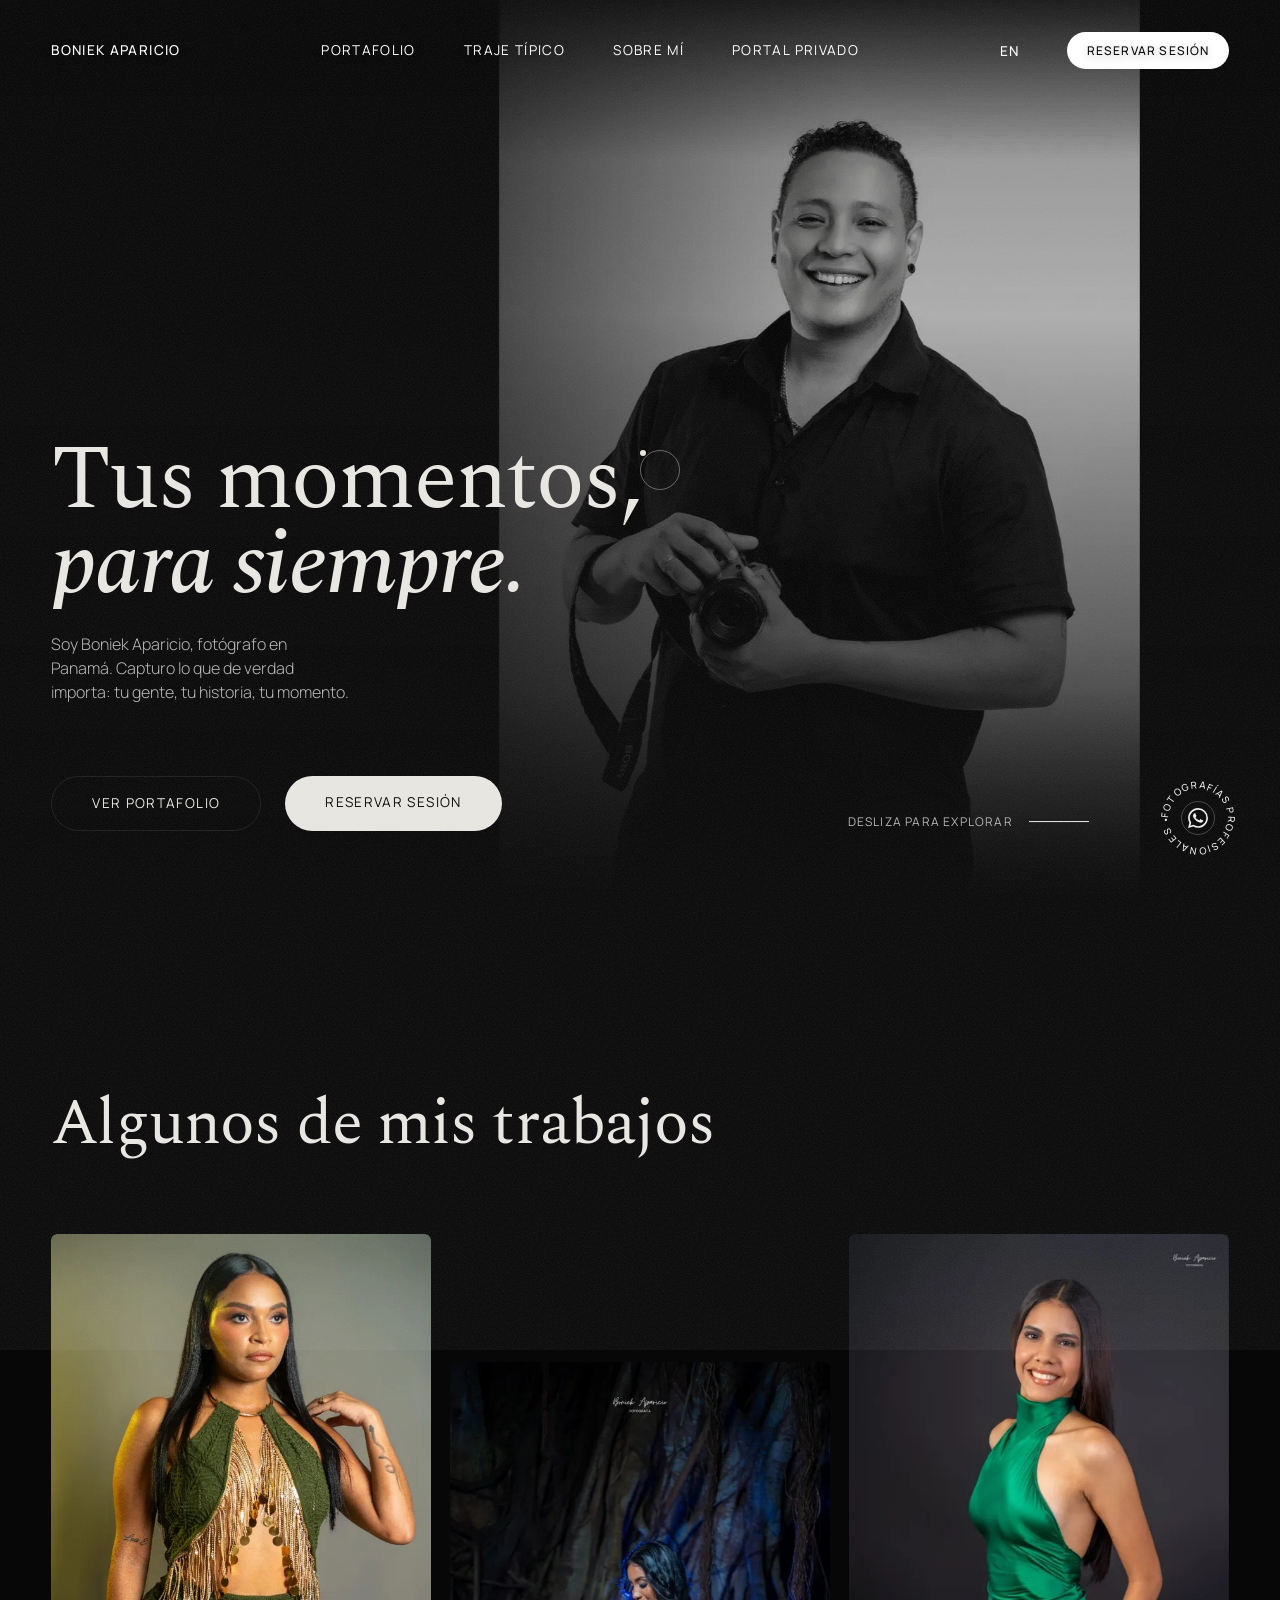
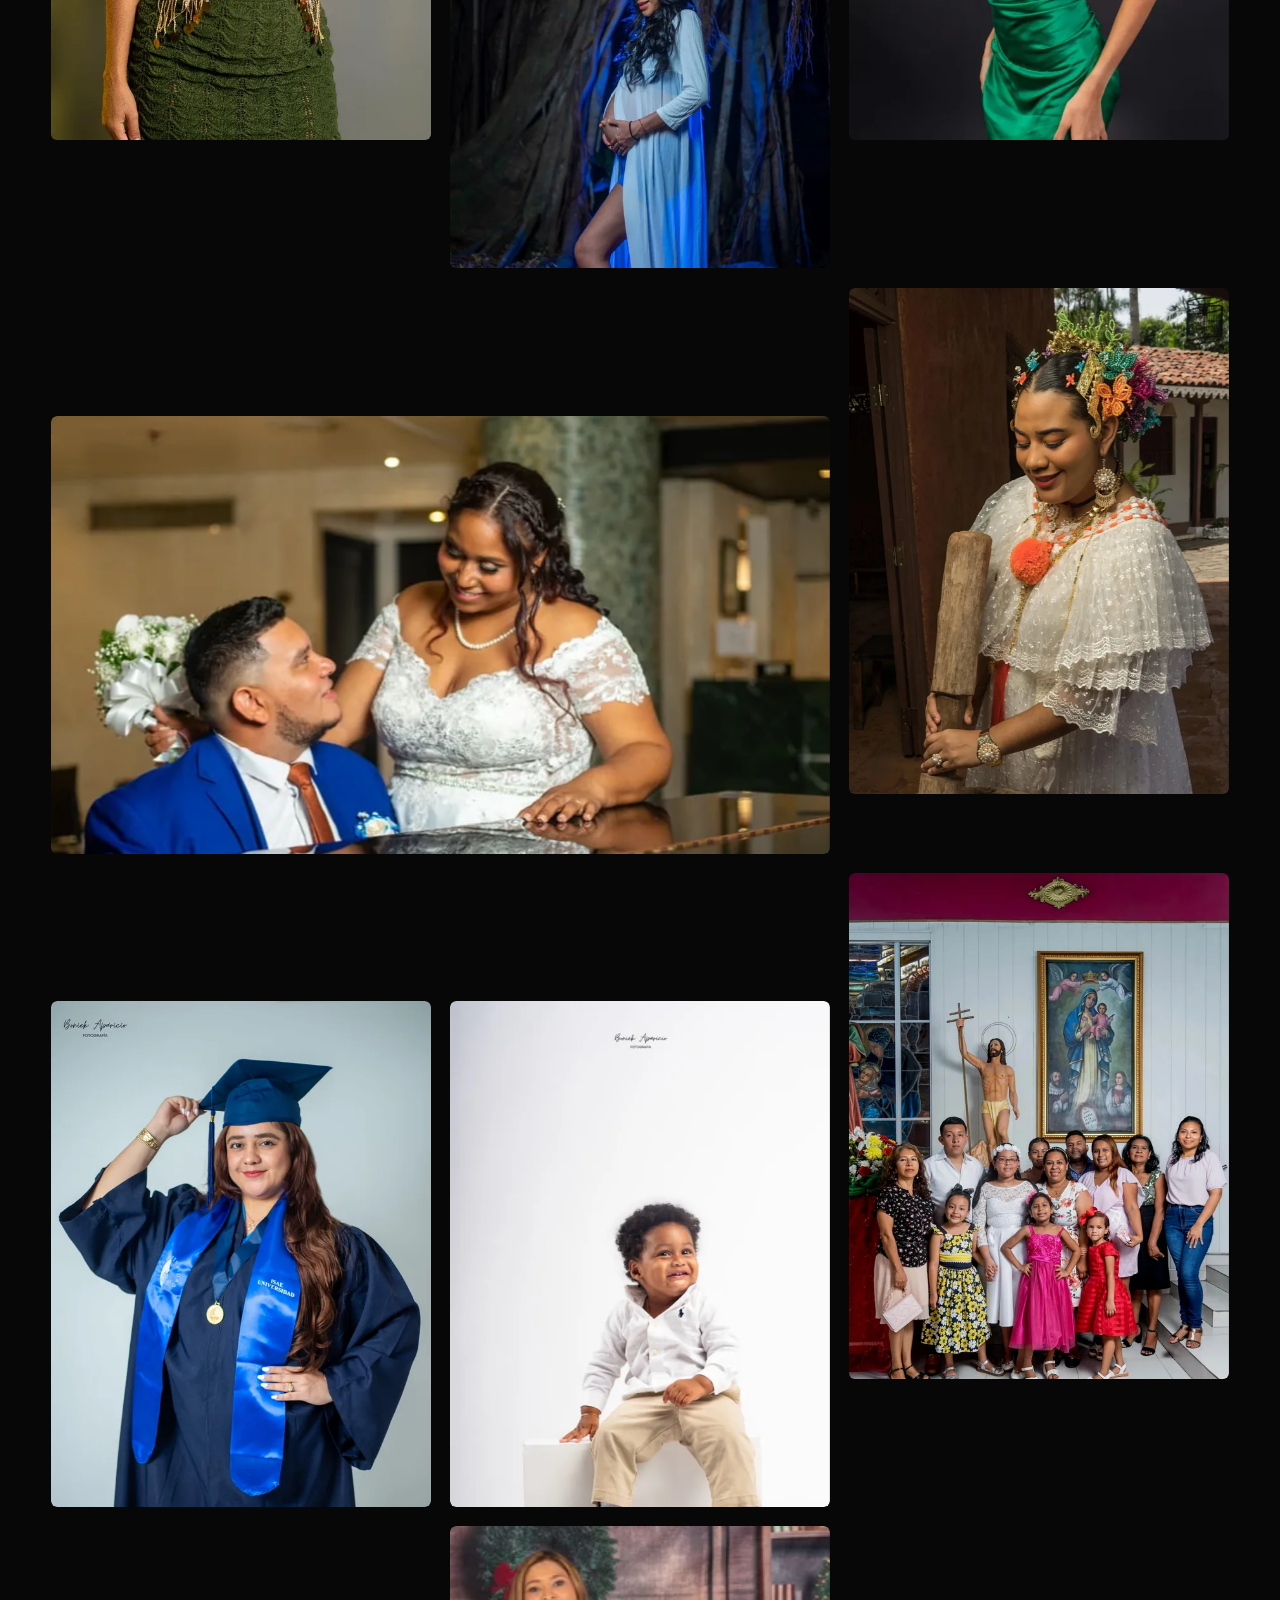
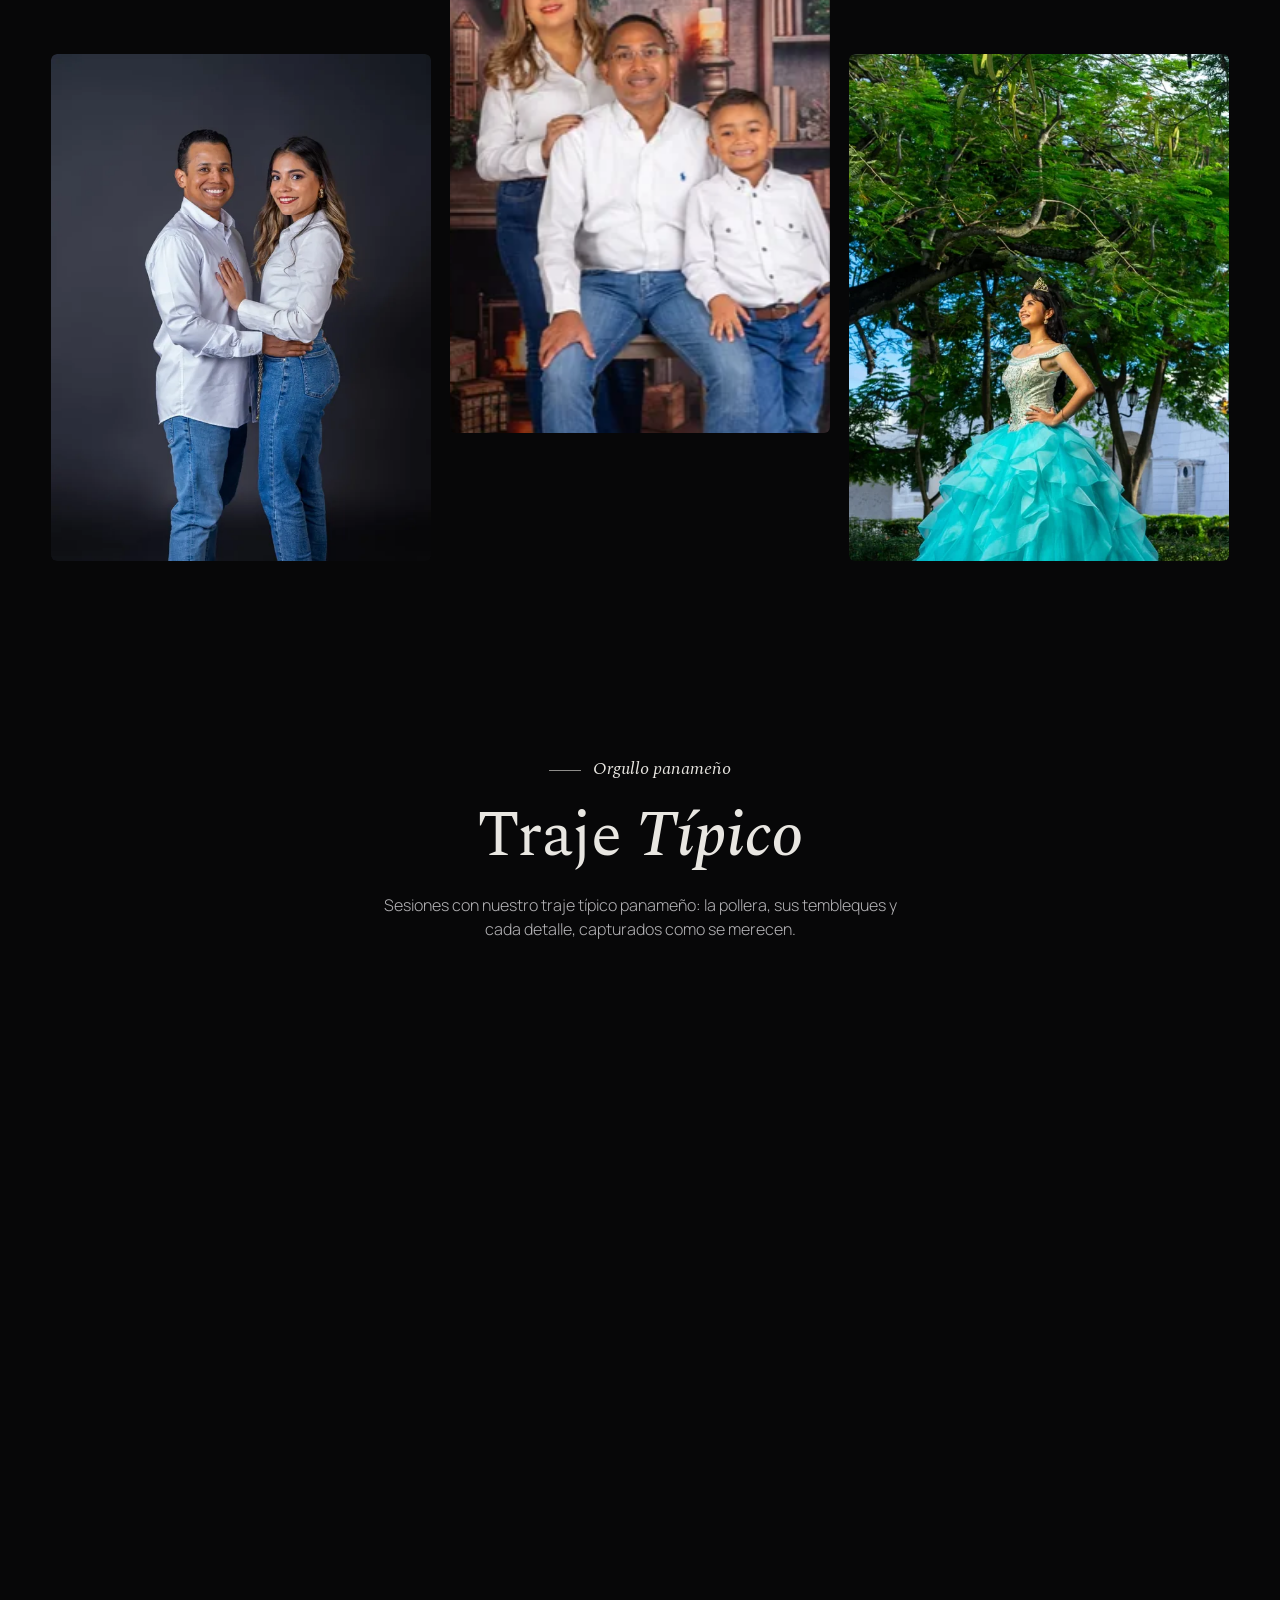
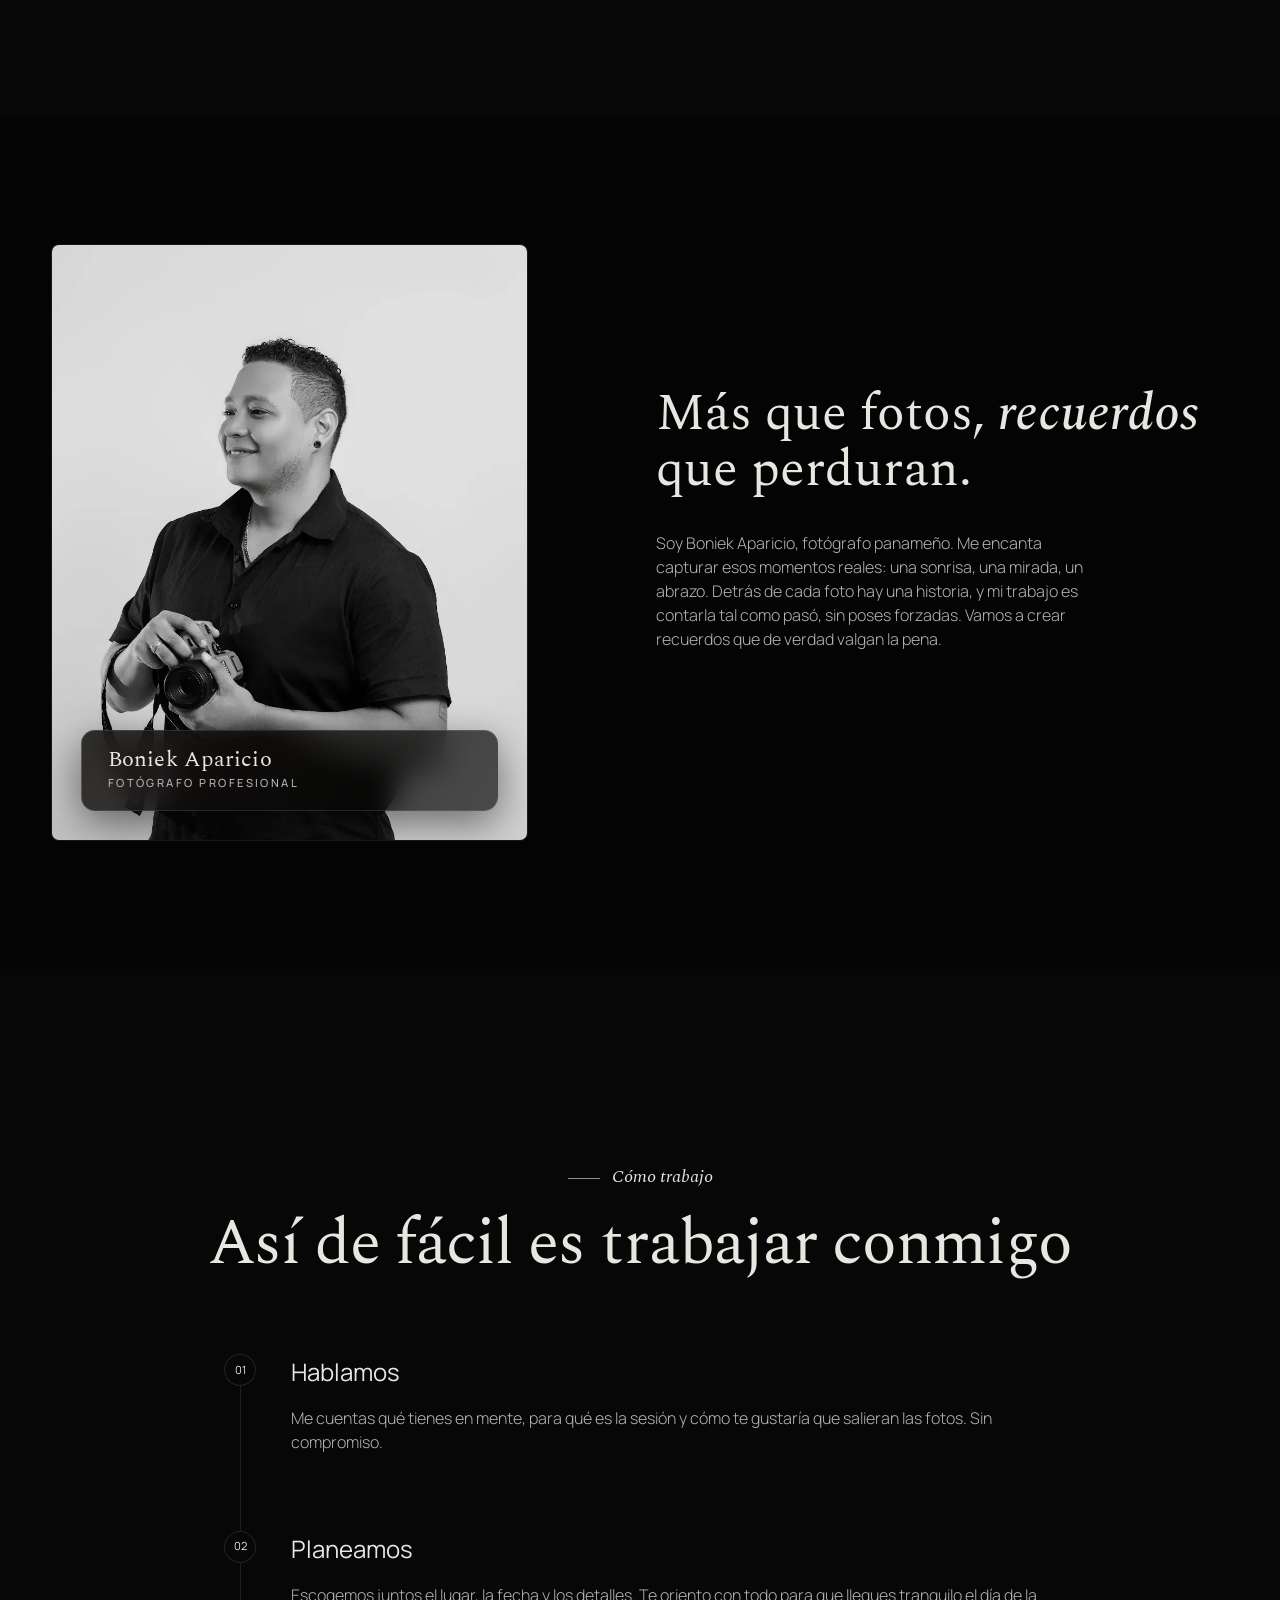
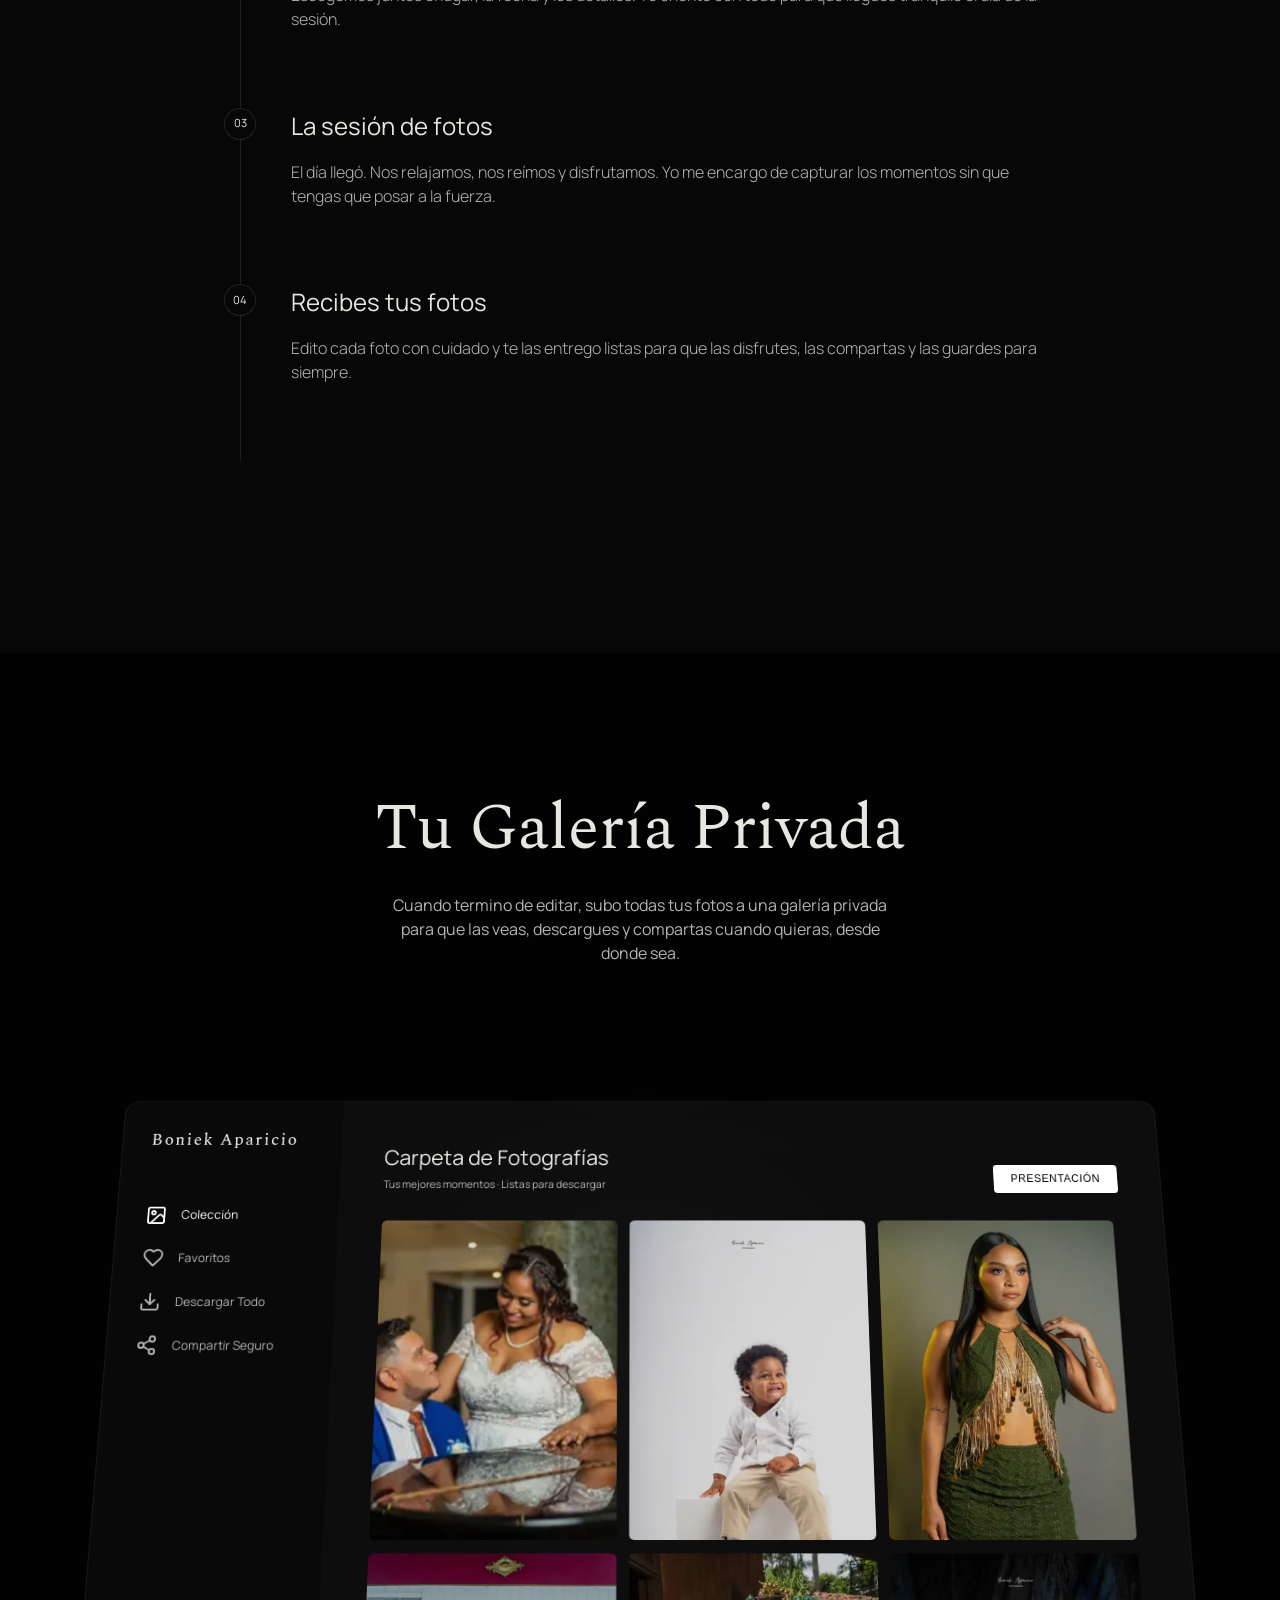
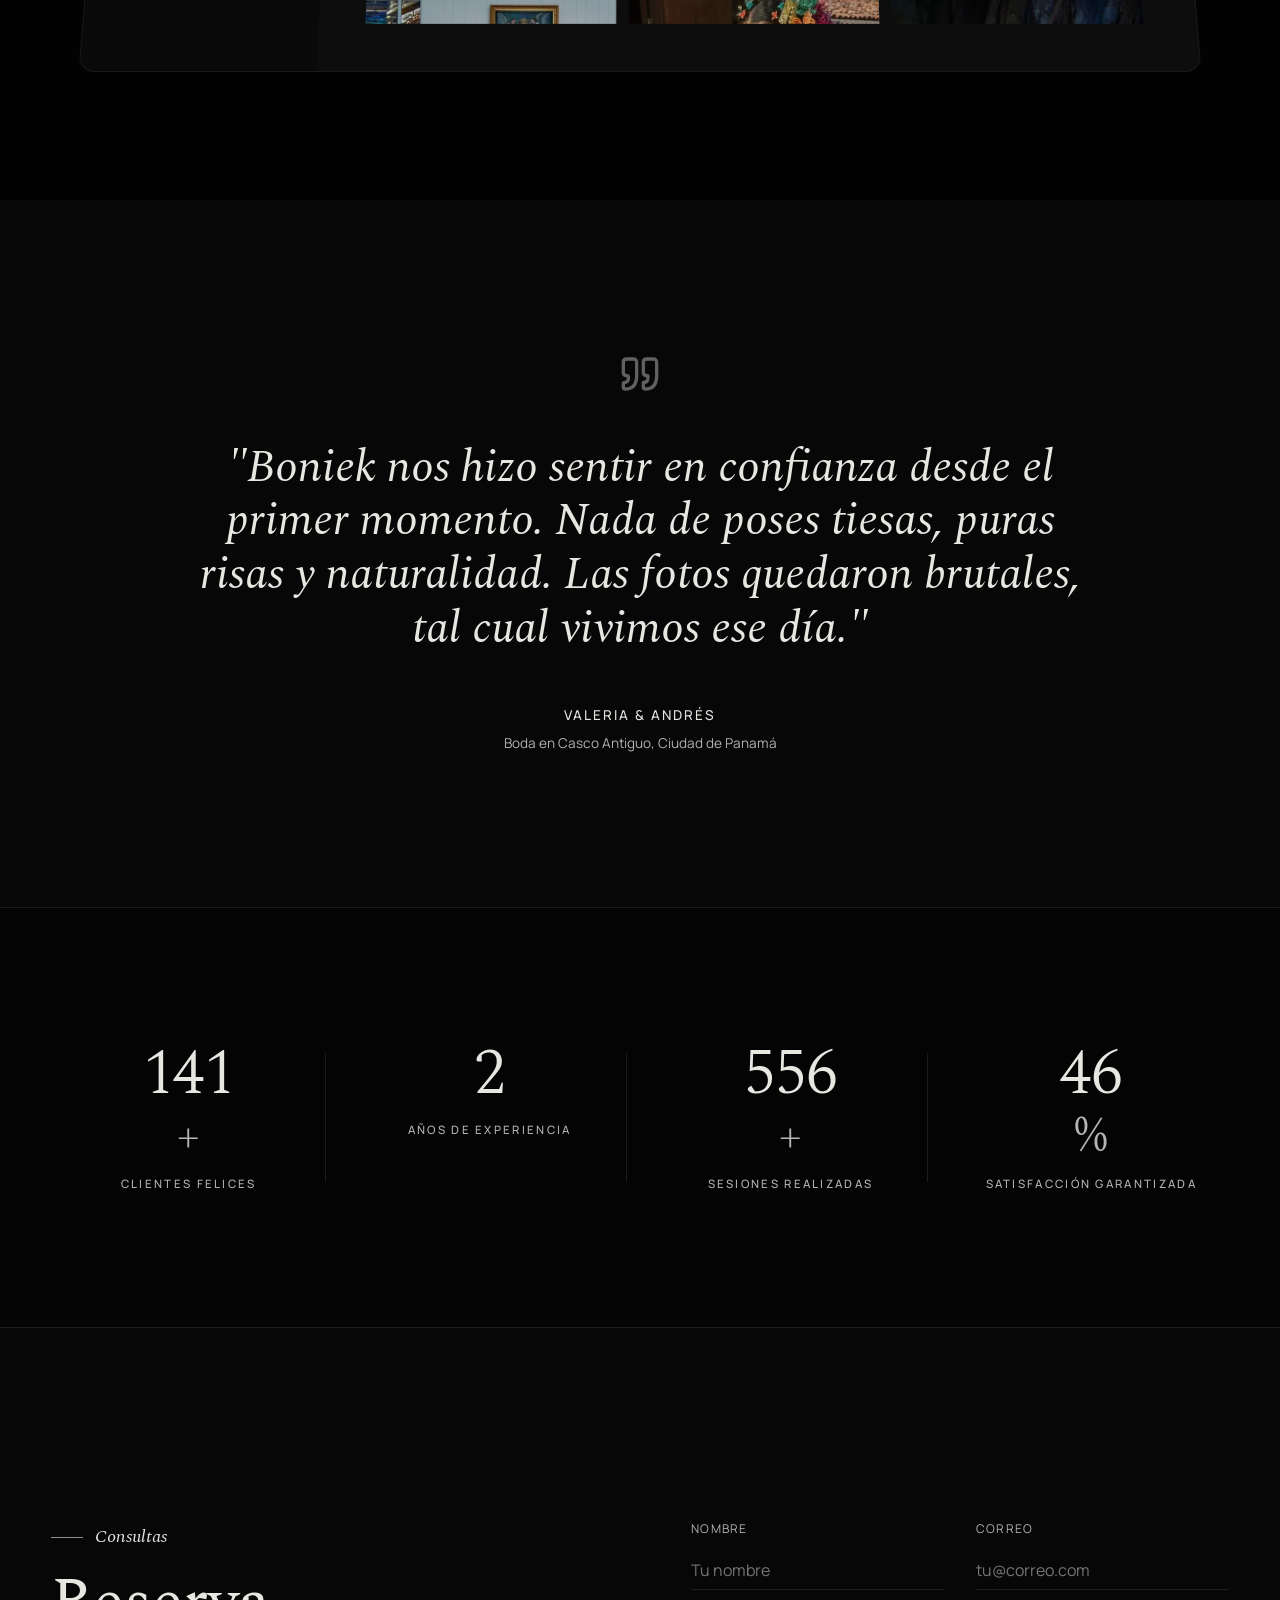
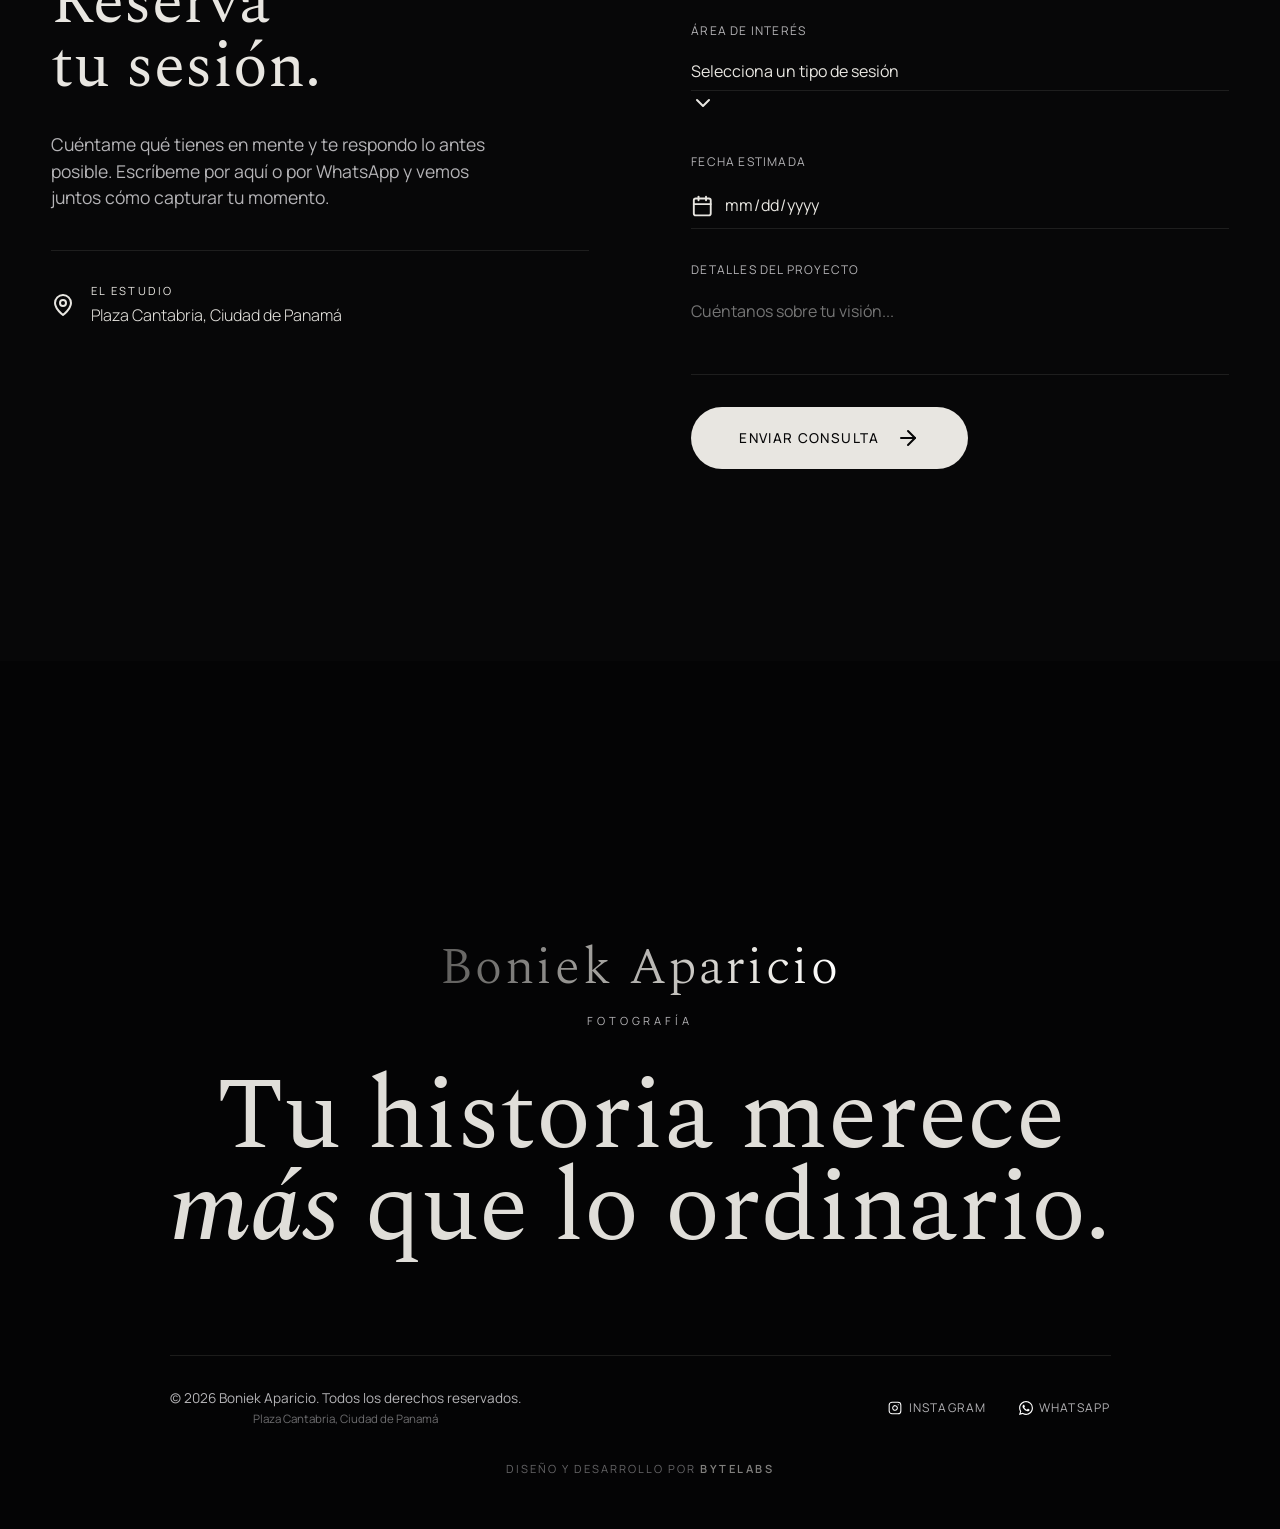
==== index.html @ 709abdb1 "Update index.html" ====
<!DOCTYPE html>
<html lang="es" class="lenis lenis-smooth">
<head>
    <meta charset="UTF-8">
    <meta name="viewport" content="width=device-width, initial-scale=1.0">
    <title>Boniek Aparicio | Fotógrafo Profesional en Panamá</title>
    <meta name="description" content="Fotógrafo profesional en Ciudad de Panamá: bodas, retratos, maternidad, parejas, familias y sesiones con traje típico. Reserva tu sesión con Boniek Aparicio.">
    <meta name="author" content="Boniek Aparicio">
    <!-- Open Graph (redes sociales) -->
    <meta property="og:title" content="Boniek Aparicio | Fotógrafo Profesional en Panamá">
    <meta property="og:description" content="Bodas, retratos, maternidad y más. Capturo lo que de verdad importa: tu gente, tu historia, tu momento.">
    <meta property="og:image" content="https://boniekapariciophotos.com/images/foto-hero.jpg">
    <meta property="og:image:width" content="2400">
    <meta property="og:image:height" content="1350">
    <meta property="og:url" content="https://boniekapariciophotos.com/">
    <meta property="og:type" content="website">
    <meta property="og:locale" content="es_PA">
    <meta name="twitter:card" content="summary_large_image">
    <meta name="theme-color" content="#070708">
    <link rel="canonical" href="https://boniekapariciophotos.com/">
    <link rel="icon" type="image/png" href="./images/favicon.png">
    <link rel="apple-touch-icon" href="./images/apple-touch-icon.png">
    <script type="application/ld+json">
    {
        "@context": "https://schema.org",
        "@type": "ProfessionalService",
        "name": "Boniek Aparicio Fotografía",
        "description": "Fotógrafo profesional en Ciudad de Panamá: bodas, retratos, maternidad, parejas y sesiones familiares.",
        "url": "https://boniekapariciophotos.com/",
        "image": "https://boniekapariciophotos.com/images/foto-hero.jpg",
        "telephone": "+50769200753",
        "address": { "@type": "PostalAddress", "streetAddress": "Plaza Cantabria", "addressLocality": "Ciudad de Panamá", "addressCountry": "PA" },
        "areaServed": "Panamá",
        "sameAs": ["https://instagram.com/boniekapariciophotos"]
    }
    </script>
    <link rel="stylesheet" href="styles.css?v=11">
    <!-- Preload imagen del Hero (acelera la carga visible) -->
    <link rel="preload" as="image" href="./images/foto-hero.webp" media="(min-width: 769px)">
    <link rel="preload" as="image" href="./images/foto-hero-movil.webp" media="(max-width: 768px)">
    <!-- Fonts -->
    <link rel="preconnect" href="https://fonts.googleapis.com">
    <link rel="preconnect" href="https://fonts.gstatic.com" crossorigin>
    <link href="https://fonts.googleapis.com/css2?family=Spectral:ital,wght@0,300;0,400;0,500;0,600;1,300;1,400;1,500&family=Manrope:wght@200;300;400;500;600&display=swap" rel="stylesheet">
    <!-- Librerías alojadas en la propia web (más rápido y sin depender de CDNs externos) -->
    <script defer src="vendor/gsap.min.js"></script>
    <script defer src="vendor/ScrollTrigger.min.js"></script>
    <script defer src="vendor/lenis.min.js"></script>
</head>
<body class="loading">
    <div class="noise-overlay"></div>
    <div class="cursor-dot"></div>
    <div class="cursor-ring"></div>

    <!-- Lightbox -->
    <div class="lightbox">
        <div class="lightbox-close magnetic" data-strength="20"><i data-lucide="x"></i></div>
        <img src="" alt="Enlarged Work">
    </div>





    <!-- Loader -->
    <div class="loader">
        <h1 class="loader-text serif">Boniek Aparicio</h1>
    </div>

    <!-- Camera Flash & Focus -->
    <div class="camera-flash"></div>
    <div class="focus-brackets">
        <div class="bracket top-left"></div>
        <div class="bracket top-right"></div>
        <div class="bracket bottom-left"></div>
        <div class="bracket bottom-right"></div>
    </div>

    <!-- Navigation -->
    <nav class="nav-minimal">
        <div class="nav-brand magnetic" data-strength="20" data-i18n="brand">Boniek Aparicio</div>
        <div class="nav-links">
            <a href="#work" class="magnetic" data-strength="15" data-i18n="portfolio">Portafolio</a>
            <a href="#traje-tipico" class="magnetic" data-strength="15" data-i18n="nav_pollera">Traje Típico</a>
            <a href="#about" class="magnetic" data-strength="15" data-i18n="studio">Sobre mí</a>
            <a href="#portal" class="magnetic" data-strength="15" data-i18n="portal">Portal Privado</a>
        </div>
        <div class="nav-controls">
            <button class="lang-toggle magnetic" data-strength="15">EN</button>
            <a href="#booking" class="nav-btn magnetic" data-strength="20" data-i18n="book">Reservar Sesión</a>
        </div>
    </nav>

    <!-- Hero Section -->
    <header class="hero" id="hero">
        <div class="hero-image-container">
            <picture>
                <source media="(max-width: 768px)" srcset="./images/foto-hero-movil.webp" type="image/webp">
                <source media="(min-width: 769px)" srcset="./images/foto-hero.webp" type="image/webp">
                <img src="./images/foto-hero.jpg" alt="Boniek Aparicio Fotografía" class="hero-image" fetchpriority="high" decoding="async">
            </picture>
            <div class="hero-gradient"></div>
        </div>
        <div class="hero-content">
            <div class="hero-text-wrapper">
                <h1 class="hero-title serif split-text" data-i18n="hero_title">Tus momentos,<br><em>para siempre.</em></h1>
                <p class="hero-subtitle" data-i18n="hero_subtitle">Soy Boniek Aparicio, fotógrafo en Panamá. Capturo lo que de verdad importa: tu gente, tu historia, tu momento.</p>
            </div>
            <div class="hero-bottom">
                <div class="hero-cta">
                    <a href="#work" class="btn-outline magnetic" data-strength="30" data-i18n="hero_btn_portfolio">Ver Portafolio</a>
                    <a href="#booking" class="btn-solid magnetic" data-strength="30" data-i18n="hero_btn_book">Reservar Sesión</a>
                </div>
                <div class="hero-scroll-indicator">
                    <span data-i18n="hero_scroll">Desliza para explorar</span>
                    <div class="scroll-line"></div>
                </div>
            </div>
        </div>
    </header>

    <!-- Featured Work -->
    <section class="work" id="work">
        <div class="container">
            <div class="section-header">
                <h2 class="serif" data-i18n="work_title">Algunos de mis trabajos</h2>
            </div>
            <div class="masonry-grid" data-gallery="portfolio">
                <!-- Cargado dinámicamente desde portfolio-data.js -->
            </div>
            <div class="work-more-trigger" style="display: none;">
                <button class="btn-more magnetic" data-strength="15">
                    <span data-i18n="work_more">Ver Más Archivos</span>
                    <i data-lucide="plus"></i>
                </button>
            </div>
        </div>
    </section>

    <!-- Traje Típico (fotos en polleraData, dentro de portfolio-data.js) -->
    <section class="work pollera" id="traje-tipico">
        <div class="container">
            <div class="section-header center">
                <span class="eyebrow" data-i18n="pollera_eyebrow">Orgullo panameño</span>
                <h2 class="serif" data-i18n="pollera_title">Traje <em>Típico</em></h2>
                <p class="section-intro" data-i18n="pollera_desc">Sesiones con nuestro traje típico panameño: la pollera, sus tembleques y cada detalle, capturados como se merecen.</p>
            </div>
            <div class="masonry-grid" data-gallery="pollera">
                <!-- Cargado dinámicamente desde portfolio-data.js -->
            </div>
        </div>
    </section>

    <!-- About Studio -->
    <section class="about" id="about">
        <div class="container">
            <div class="about-split">
                <div class="about-image-col">
                    <div class="about-img-wrapper" data-speed="0.9">
                        <img src="./images/foto-footer.webp" alt="Boniek Aparicio - Fotógrafo Profesional en Panamá" loading="lazy">
                        <div class="photographer-badge">
                            <span class="badge-name serif">Boniek Aparicio</span>
                            <span class="badge-role">Fotógrafo Profesional</span>
                        </div>
                    </div>
                </div>
                <div class="about-content-col">
                    <h2 class="serif" data-i18n="about_title">Más que fotos, <em>recuerdos</em> que perduran.</h2>
                    <p class="about-body" data-i18n="about_body">Soy Boniek Aparicio, fotógrafo panameño. Me encanta capturar esos momentos reales: una sonrisa, una mirada, un abrazo. Detrás de cada foto hay una historia, y mi trabajo es contarla tal como pasó, sin poses forzadas. Vamos a crear recuerdos que de verdad valgan la pena.</p>
                </div>
            </div>
        </div>
    </section>

    <!-- Client Experience Timeline -->
    <section class="experience" id="experience">
        <div class="container">
            <div class="section-header center">
                <span class="eyebrow" data-i18n="process_eyebrow">Cómo trabajo</span>
                <h2 class="serif" data-i18n="process_title">Así de fácil es trabajar conmigo</h2>
            </div>
            <div class="timeline">
                <div class="timeline-line"></div>
                <div class="timeline-item">
                    <div class="timeline-node">01</div>
                    <div class="timeline-content">
                        <h3 data-i18n="step_1_title">Hablamos</h3>
                        <p data-i18n="step_1_desc">Me cuentas qué tienes en mente, para qué es la sesión y cómo te gustaría que salieran las fotos. Sin compromiso.</p>
                    </div>
                </div>
                <div class="timeline-item">
                    <div class="timeline-node">02</div>
                    <div class="timeline-content">
                        <h3 data-i18n="step_2_title">Planeamos</h3>
                        <p data-i18n="step_2_desc">Escogemos juntos el lugar, la fecha y los detalles. Te oriento con todo para que llegues tranquilo el día de la sesión.</p>
                    </div>
                </div>
                <div class="timeline-item">
                    <div class="timeline-node">03</div>
                    <div class="timeline-content">
                        <h3 data-i18n="step_3_title">La sesión de fotos</h3>
                        <p data-i18n="step_3_desc">El día llegó. Nos relajamos, nos reímos y disfrutamos. Yo me encargo de capturar los momentos sin que tengas que posar a la fuerza.</p>
                    </div>
                </div>
                <div class="timeline-item">
                    <div class="timeline-node">04</div>
                    <div class="timeline-content">
                        <h3 data-i18n="step_4_title">Recibes tus fotos</h3>
                        <p data-i18n="step_4_desc">Edito cada foto con cuidado y te las entrego listas para que las disfrutes, las compartas y las guardes para siempre.</p>
                    </div>
                </div>
            </div>
        </div>
    </section>

    <!-- Private Client Portal Preview -->
    <section class="portal" id="portal">
        <div class="container">
            <div class="portal-header">
                <div class="portal-title">
                    <h2 class="serif" data-i18n="portal_title">Tu Galería Privada</h2>
                    <p data-i18n="portal_desc">Cuando termino de editar, subo todas tus fotos a una galería privada para que las veas, descargues y compartas cuando quieras, desde donde sea.</p>
                </div>
            </div>
            <div class="portal-mockup">
                <div class="mockup-frame">
                    <div class="mockup-sidebar">
                        <div class="mockup-logo">Boniek Aparicio</div>
                        <ul class="mockup-nav">
                            <li class="active" data-i18n="portal_nav_coll"><i data-lucide="image"></i> Colección</li>
                            <li data-i18n="portal_nav_fav"><i data-lucide="heart"></i> Favoritos</li>
                            <li data-i18n="portal_nav_dl"><i data-lucide="download"></i> Descargar Todo</li>
                            <li data-i18n="portal_nav_share"><i data-lucide="share-2"></i> Compartir Seguro</li>
                        </ul>
                    </div>
                    <div class="mockup-main">
                        <div class="mockup-header">
                            <div>
                                <h4 data-i18n="portal_main_title">Carpeta de Fotografías</h4>
                                <span data-i18n="portal_main_desc">Tus mejores momentos &middot; Listas para descargar</span>
                            </div>
                            <button class="mockup-btn" data-i18n="portal_btn_slideshow">Presentación</button>
                        </div>
                        <div class="mockup-grid">
                            <div class="mockup-img" style="background-image: url('./images/thumbs/boda-1.webp')"></div>
                            <div class="mockup-img" style="background-image: url('./images/thumbs/ninos-1.webp')"></div>
                            <div class="mockup-img" style="background-image: url('./images/thumbs/retrato-1.webp')"></div>
                            <div class="mockup-img" style="background-image: url('./images/thumbs/familia-1.webp')"></div>
                            <div class="mockup-img" style="background-image: url('./images/thumbs/tipico-1.webp')"></div>
                            <div class="mockup-img" style="background-image: url('./images/thumbs/maternidad-1.webp')"></div>
                        </div>
                    </div>
                </div>
                <div class="glow-orb"></div>
            </div>
        </div>
    </section>

    <!-- Testimonials -->
    <section class="testimonials" id="testimonials">
        <div class="container">
            <div class="testimonial-wrapper">
                <i data-lucide="quote" class="quote-icon"></i>
                <p class="quote-text serif split-text-quote" data-i18n="quote">"Boniek nos hizo sentir en confianza desde el primer momento. Nada de poses tiesas, puras risas y naturalidad. Las fotos quedaron brutales, tal cual vivimos ese día."</p>
                <div class="quote-author">
                    <span class="name">Valeria & Andrés</span>
                    <span class="detail" data-i18n="quote_author_detail">Boda en Casco Antiguo, Ciudad de Panamá</span>
                </div>
            </div>
        </div>
    </section>

    <!-- Stats Counter Section -->
    <section class="stats-section" id="stats">
        <div class="container">
            <div class="stats-grid">
                <div class="stat-item">
                    <span class="stat-number" data-target="300">0</span><span class="stat-suffix">+</span>
                    <span class="stat-label" data-i18n="stat_clients">Clientes Felices</span>
                </div>
                <div class="stat-item">
                    <span class="stat-number" data-target="5">0</span>
                    <span class="stat-label" data-i18n="stat_years">Años de Experiencia</span>
                </div>
                <div class="stat-item">
                    <span class="stat-number" data-target="1200">0</span><span class="stat-suffix">+</span>
                    <span class="stat-label" data-i18n="stat_sessions">Sesiones Realizadas</span>
                </div>
                <div class="stat-item">
                    <span class="stat-number" data-target="100">0</span><span class="stat-suffix">%</span>
                    <span class="stat-label" data-i18n="stat_satisfaction">Satisfacción Garantizada</span>
                </div>
            </div>
        </div>
    </section>

    <!-- Booking -->
    <section class="booking" id="booking">
        <div class="container">
            <div class="booking-grid">
                <div class="booking-text">
                    <span class="eyebrow" data-i18n="booking_eyebrow">Consultas</span>
                    <h2 class="serif" data-i18n="booking_title">Reserva<br>tu sesión.</h2>
                    <p data-i18n="booking_desc">Cuéntame qué tienes en mente y te respondo lo antes posible. Escríbeme por aquí o por WhatsApp y vemos juntos cómo capturar tu momento.</p>
                    <div class="studio-location">
                        <i data-lucide="map-pin"></i>
                        <div>
                            <span class="location-label" data-i18n="studio_label">El Estudio</span>
                            <span class="location-value">Plaza Cantabria, Ciudad de Panamá</span>
                        </div>
                    </div>
                </div>
                <div class="booking-form-wrapper">
                    <form class="premium-form" method="POST">
                        <div class="form-row">
                            <div class="input-group">
                                <label for="name" data-i18n="form_name">Nombre</label>
                                <input type="text" id="name" name="name" placeholder="Tu nombre" data-i18n-placeholder="form_name_ph" required>
                            </div>
                            <div class="input-group">
                                <label for="email" data-i18n="form_email">Correo</label>
                                <input type="email" id="email" name="email" placeholder="tu@correo.com" data-i18n-placeholder="form_email_ph" required>
                            </div>
                        </div>
                        <div class="input-group">
                            <label for="interest" data-i18n="form_interest">Área de Interés</label>
                            <div class="custom-select">
                                <select id="interest" name="interest" required>
                                    <option value="" disabled selected data-i18n="form_interest_ph">Selecciona un tipo de sesión</option>
                                    <option value="editorial" data-i18n="form_opt_editorial">Retrato Editorial</option>
                                    <option value="wedding" data-i18n="form_opt_wedding">Boda de Lujo</option>
                                    <option value="commercial" data-i18n="form_opt_commercial">Comercial / Moda</option>
                                </select>
                                <i data-lucide="chevron-down"></i>
                            </div>
                        </div>
                        <div class="input-group">
                            <label for="date" data-i18n="form_date">Fecha Estimada</label>
                            <div class="date-input">
                                <i data-lucide="calendar"></i>
                                <input type="date" id="date" name="date" placeholder="Seleccionar fecha" data-i18n-placeholder="form_date_ph">
                            </div>
                        </div>
                        <div class="input-group">
                            <label for="details" data-i18n="form_details">Detalles del Proyecto</label>
                            <textarea id="details" name="details" rows="3" placeholder="Cuéntanos sobre tu visión..." data-i18n-placeholder="form_details_ph" required></textarea>
                        </div>
                        <button type="submit" class="btn-submit magnetic" data-strength="20">
                            <span data-i18n="form_submit">Enviar Consulta</span>
                            <i data-lucide="arrow-right"></i>
                        </button>
                    </form>
                </div>
            </div>
        </div>
    </section>

    <footer class="final-cta">
        <div class="container">
            <div class="footer-brand-mark">
                <span class="footer-shimmer-name serif">Boniek Aparicio</span>
                <span class="footer-shimmer-role">Fotografía</span>
            </div>
            <h2 class="serif massive-text reveal-text"><span data-i18n="footer_massive">Tu historia merece<br><em>más</em> que lo ordinario.</span></h2>
            <div class="footer-bottom">
                <p><span data-i18n="footer_rights">&copy; 2026 Boniek Aparicio. Todos los derechos reservados.</span><br><span class="footer-location" style="opacity: 0.6; font-size: 0.85em;">Plaza Cantabria, Ciudad de Panamá</span></p>
                <div class="footer-links">
                    <a href="https://instagram.com/boniekapariciophotos" target="_blank" rel="noopener noreferrer" class="magnetic" data-strength="10" style="display: inline-flex; align-items: center; gap: 0.4rem;">
                        <svg viewBox="0 0 24 24" width="14" height="14" fill="none" stroke="currentColor" stroke-width="1.8" stroke-linecap="round" stroke-linejoin="round" style="color: #fff;"><rect x="2" y="2" width="20" height="20" rx="5" ry="5"></rect><path d="M16 11.37A4 4 0 1 1 12.63 8 4 4 0 0 1 16 11.37z"></path><line x1="17.5" y1="6.5" x2="17.51" y2="6.5"></line></svg>Instagram
                    </a>
                    <a href="https://wa.me/50769200753" target="_blank" rel="noopener noreferrer" class="magnetic" data-strength="10" style="display: inline-flex; align-items: center; gap: 0.4rem;">
                        <svg viewBox="0 0 24 24" width="14" height="14" fill="currentColor" style="color: #fff;"><path d="M17.472 14.382c-.297-.149-1.758-.867-2.03-.967-.273-.099-.471-.148-.67.15-.197.297-.767.966-.94 1.164-.173.199-.347.223-.644.075-.297-.15-1.255-.463-2.39-1.475-.883-.788-1.48-1.761-1.653-2.059-.173-.297-.018-.458.13-.606.134-.133.298-.347.446-.52.149-.174.198-.298.298-.497.099-.198.05-.371-.025-.52-.075-.149-.669-1.612-.916-2.207-.242-.579-.487-.5-.669-.51-.173-.008-.371-.01-.57-.01-.198 0-.52.074-.792.372-.272.297-1.04 1.016-1.04 2.479 0 1.462 1.065 2.875 1.213 3.074.149.198 2.096 3.2 5.077 4.487.709.306 1.262.489 1.694.625.712.227 1.36.195 1.871.118.571-.085 1.758-.719 2.006-1.413.248-.694.248-1.289.173-1.413-.074-.124-.272-.198-.57-.347m-5.421 7.403h-.004a9.87 9.87 0 01-5.031-1.378l-.361-.214-3.741.982.998-3.648-.235-.374a9.86 9.86 0 01-1.51-5.26c.001-5.45 4.436-9.884 9.888-9.884 2.64 0 5.122 1.03 6.988 2.898a9.825 9.825 0 012.893 6.994c-.003 5.45-4.437 9.884-9.885 9.884m8.413-18.297A11.815 11.815 0 0012.05 0C5.495 0 .16 5.335.157 11.892c0 2.096.547 4.142 1.588 5.945L0 24l6.335-1.662c1.746.953 3.71 1.458 5.704 1.459h.005c6.554 0 11.89-5.335 11.893-11.893a11.821 11.821 0 00-3.48-8.413z"/></svg>WhatsApp
                    </a>
                </div>
            </div>
            <p class="footer-credit" data-i18n="footer_credit">Diseño y desarrollo por <strong>Bytelabs</strong></p>
        </div>
    </footer>

    <!-- Floating WhatsApp Badge -->
    <a href="https://wa.me/50769200753?text=Hola%20Boniek%2C%20vi%20tu%20p%C3%A1gina%20y%20me%20gustar%C3%ADa%20reservar%20una%20sesi%C3%B3n%20de%20fotos." target="_blank" rel="noopener noreferrer" class="floating-wa magnetic" data-strength="30" aria-label="Contactar por WhatsApp">
        <div class="wa-text-ring">
            <svg viewBox="0 0 100 100" xmlns="http://www.w3.org/2000/svg">
                <path id="circlePath" d="M 50, 50 m -35, 0 a 35,35 0 1,1 70,0 a 35,35 0 1,1 -70,0" fill="transparent" />
                <text>
                    <textPath href="#circlePath" startOffset="0%" class="wa-text">
                        FOTOGRAFÍAS PROFESIONALES •
                    </textPath>
                </text>
            </svg>
        </div>
        <div class="wa-icon">
            <svg viewBox="0 0 24 24" width="20" height="20" fill="currentColor" style="color: #fff;"><path d="M17.472 14.382c-.297-.149-1.758-.867-2.03-.967-.273-.099-.471-.148-.67.15-.197.297-.767.966-.94 1.164-.173.199-.347.223-.644.075-.297-.15-1.255-.463-2.39-1.475-.883-.788-1.48-1.761-1.653-2.059-.173-.297-.018-.458.13-.606.134-.133.298-.347.446-.52.149-.174.198-.298.298-.497.099-.198.05-.371-.025-.52-.075-.149-.669-1.612-.916-2.207-.242-.579-.487-.5-.669-.51-.173-.008-.371-.01-.57-.01-.198 0-.52.074-.792.372-.272.297-1.04 1.016-1.04 2.479 0 1.462 1.065 2.875 1.213 3.074.149.198 2.096 3.2 5.077 4.487.709.306 1.262.489 1.694.625.712.227 1.36.195 1.871.118.571-.085 1.758-.719 2.006-1.413.248-.694.248-1.289.173-1.413-.074-.124-.272-.198-.57-.347m-5.421 7.403h-.004a9.87 9.87 0 01-5.031-1.378l-.361-.214-3.741.982.998-3.648-.235-.374a9.86 9.86 0 01-1.51-5.26c.001-5.45 4.436-9.884 9.888-9.884 2.64 0 5.122 1.03 6.988 2.898a9.825 9.825 0 012.893 6.994c-.003 5.45-4.437 9.884-9.885 9.884m8.413-18.297A11.815 11.815 0 0012.05 0C5.495 0 .16 5.335.157 11.892c0 2.096.547 4.142 1.588 5.945L0 24l6.335-1.662c1.746.953 3.71 1.458 5.704 1.459h.005c6.554 0 11.89-5.335 11.893-11.893a11.821 11.821 0 00-3.48-8.413z"/></svg>
        </div>
    </a>

    <script defer src="portfolio-data.js?v=11"></script>
    <script defer src="script.js?v=11"></script>
</body>
</html>
---- styles.css ----
/* --- BASE & VARIABLES --- */
:root {
    --bg-dark: #070708;
    --bg-darker: #040405;
    --bg-charcoal: #121214;
    --text-ivory: #e8e6e1;
    --text-muted: #b4b3b6;
    --accent: #e8e6e1;
    --accent-soft: rgba(232, 230, 225, 0.12);
    --border-color: rgba(232, 230, 225, 0.1);
    --glow-color: rgba(232, 230, 225, 0.05);
    
    --font-serif: 'Spectral', serif;
    --font-sans: 'Manrope', sans-serif;
    
    --transition-apple: 0.8s cubic-bezier(0.16, 1, 0.3, 1);
    --transition-fast: 0.4s cubic-bezier(0.25, 1, 0.5, 1);

    /* Escala z-index semántica: cada capa por encima de la anterior, sin números mágicos. */
    --z-nav: 100;
    --z-floating: 200;
    --z-cursor: 300;
    --z-loader: 400;
    --z-lightbox: 500;
}

* { margin: 0; padding: 0; box-sizing: border-box; }
html, body { overflow-x: hidden; max-width: 100%; }

/* ACCESIBILIDAD POR TECLADO
   Anillo de foco visible solo cuando se navega con teclado (:focus-visible), no con mouse.
   Marfil + offset, redondeado, coherente con la paleta. El click con mouse no lo dispara. */
:focus-visible {
    outline: 2px solid var(--text-ivory);
    outline-offset: 3px;
    border-radius: 3px;
}
/* El mouse no debe mostrar el anillo (evita el outline azul nativo). */
:focus:not(:focus-visible) { outline: none; }
/* Las fotos del portafolio: el anillo abraza la tarjeta con su propio radio. */
.work-item:focus-visible { outline-offset: 4px; border-radius: 8px; }
/* Inputs: ya tienen feedback por borde; el teclado refuerza con el anillo. */
.input-group input:focus-visible,
.input-group textarea:focus-visible,
.custom-select select:focus-visible { outline: 2px solid var(--text-ivory); outline-offset: 2px; }
html.lenis { height: auto; }
.lenis.lenis-smooth { scroll-behavior: auto !important; }
.lenis.lenis-smooth [data-lenis-prevent] { overscroll-behavior: contain; }
.lenis.lenis-stopped { overflow: hidden; }

body {
    background-color: var(--bg-dark);
    color: var(--text-ivory);
    font-family: var(--font-sans);
    -webkit-font-smoothing: antialiased;
    overflow-x: hidden;
    line-height: 1.5;
}

/* Cursor custom SOLO en punteros finos (desktop con mouse). En táctil/coarse
   se conserva el cursor nativo. La clase la añade el JS tras detectar el puntero. */
body.has-custom-cursor { cursor: none; }
/* Los campos editables SIEMPRE muestran su cursor nativo: el usuario debe ver dónde escribe/elige. */
body.has-custom-cursor input,
body.has-custom-cursor textarea,
body.has-custom-cursor select { cursor: auto; }

::-webkit-scrollbar { display: none; }

/* GRANO DE PELÍCULA
   Velo de grano fotográfico sobre todo el sitio. Da alma analógica ("foto revelada")
   sin tocar el contenido. SVG fractal generado en CSS, sin imagen externa.
   mix-blend-mode: overlay deja que el grano viva dentro de los tonos, no encima como suciedad. */
.noise-overlay {
    position: fixed;
    inset: -50%;            /* sobredimensionado para que el desplazamiento no muestre bordes */
    width: 200%;
    height: 200%;
    pointer-events: none;
    z-index: var(--z-floating);   /* sobre el contenido, debajo de cursor/loader/lightbox */
    opacity: 0.08;
    /* Grano blanco a baja opacidad con blend normal: la forma más fiable de que se vea
       sobre el negro profundo. overlay/soft-light se anulan contra fondos casi negros. */
    background-image: url("data:image/svg+xml,%3Csvg xmlns='http://www.w3.org/2000/svg' width='160' height='160'%3E%3Cfilter id='n'%3E%3CfeTurbulence type='fractalNoise' baseFrequency='0.8' numOctaves='3' stitchTiles='stitch'/%3E%3CfeColorMatrix type='matrix' values='0 0 0 0 1 0 0 0 0 1 0 0 0 0 1 0 0 0 1 0'/%3E%3C/filter%3E%3Crect width='100%25' height='100%25' filter='url(%23n)'/%3E%3C/svg%3E");
    animation: grain 0.5s steps(1) infinite;
}
/* El centelleo de película: reposiciona el grano en saltos discretos, como fotogramas. */
@keyframes grain {
    0%   { transform: translate(0, 0); }
    10%  { transform: translate(-3%, -5%); }
    20%  { transform: translate(-8%, 3%); }
    30%  { transform: translate(4%, -8%); }
    40%  { transform: translate(-5%, 6%); }
    50%  { transform: translate(7%, -3%); }
    60%  { transform: translate(-8%, 8%); }
    70%  { transform: translate(5%, -5%); }
    80%  { transform: translate(-4%, 4%); }
    90%  { transform: translate(6%, -8%); }
    100% { transform: translate(0, 0); }
}
@media (prefers-reduced-motion: reduce) {
    /* Sin centelleo: grano estático, igual de bonito, sin movimiento. */
    .noise-overlay { animation: none; inset: 0; width: 100%; height: 100%; }
}

/* CUSTOM CURSOR */
.cursor-dot {
    position: fixed; top: 0; left: 0; width: 6px; height: 6px;
    background-color: var(--text-ivory); border-radius: 50%;
    transform: translate(-50%, -50%); pointer-events: none; z-index: var(--z-cursor);
}
.cursor-ring {
    position: fixed; top: 0; left: 0; width: 40px; height: 40px;
    border: 1px solid rgba(232, 230, 225, 0.4); border-radius: 50%;
    transform: translate(-50%, -50%); pointer-events: none; z-index: calc(var(--z-cursor) - 1);
    transition: width 0.3s ease, height 0.3s ease, background-color 0.3s ease;
}
.cursor-hover .cursor-ring {
    width: 70px; height: 70px; background-color: rgba(232, 230, 225, 0.05);
    border-color: transparent; backdrop-filter: blur(2px);
}
.cursor-hidden .cursor-dot, .cursor-hidden .cursor-ring { opacity: 0; }

/* TYPOGRAPHY */
.serif { font-family: var(--font-serif); font-weight: 400; }
/* Sin color de acento, el énfasis lo carga la cursiva de Spectral + un peso ligeramente
   mayor. La cursiva editorial es distinta de la recta, así que el contraste se sostiene. */
em { font-style: italic; font-family: var(--font-serif); font-weight: 500; color: var(--text-ivory); }
/* Antesala de sección: en vez del label uppercase-tracked genérico, una firma
   con la serif del brand en minúsculas + una línea corta. Lee como voz, no como plantilla. */
.eyebrow {
    font-family: var(--font-serif);
    font-style: italic;
    font-size: 1.15rem;
    letter-spacing: 0;
    text-transform: none;
    color: var(--accent);
    display: inline-flex;
    align-items: center;
    gap: 0.75rem;
    margin-bottom: 1.25rem;
}
.eyebrow::before {
    content: "";
    width: 2rem; height: 1px;
    background: var(--accent);
    opacity: 0.6;
    display: inline-block;
}
.container { max-width: 1600px; margin: 0 auto; padding: 0 4vw; }
.section-header { margin-bottom: 6vw; }
.section-header h2 { font-size: clamp(2.5rem, 5vw, 4.5rem); line-height: 1.02; letter-spacing: -0.015em; text-wrap: balance; }
.section-header.center { text-align: center; }

/* LOADER */
.loader {
    position: fixed; inset: 0; background: var(--bg-dark);
    z-index: var(--z-loader); display: flex; justify-content: center; align-items: center;
}
.loader-text { font-size: 3rem; opacity: 0; display: block; transform: translateY(30px); }
.loader-btn:hover { background: #fff !important; color: #000 !important; border-color: #fff !important; }

/* NAV */
.nav-minimal {
    position: fixed; top: 0; left: 0; width: 100%; padding: 2rem 4vw;
    display: flex; justify-content: space-between; align-items: center;
    z-index: var(--z-nav); color: #fff; text-shadow: 0 2px 10px rgba(0,0,0,0.3);
}
.nav-links { display: flex; gap: 3rem; }
.nav-links a { color: #fff; text-decoration: none; font-size: 0.85rem; text-transform: uppercase; letter-spacing: 0.1em; transition: opacity 0.3s; }
.nav-links a:hover { color: var(--accent); opacity: 1; }
.nav-btn { background: #fff; color: #000; border: none; padding: 0.6rem 1.2rem; border-radius: 100px; font-size: 0.75rem; text-transform: uppercase; letter-spacing: 0.1em; text-decoration: none; font-weight: 500; cursor: pointer; transition: transform 0.3s; display: inline-block; }
.nav-btn:hover { transform: scale(1.05); }
.nav-brand {
    font-size: 0.85rem; letter-spacing: 0.1em; font-weight: 500; text-transform: uppercase; cursor: pointer;
}
.nav-controls {
    display: flex; gap: 3rem; align-items: center;
}
.lang-toggle {
    background: transparent; border: none; color: #fff;
    font-family: var(--font-sans); font-size: 0.85rem; text-transform: uppercase;
    letter-spacing: 0.1em; cursor: pointer; position: relative; font-weight: 500;
}


/* LIGHTBOX */
.lightbox {
    position: fixed; inset: 0; background: rgba(4, 4, 5, 0.95); backdrop-filter: blur(10px);
    z-index: var(--z-lightbox); display: flex; justify-content: center; align-items: center;
    opacity: 0; visibility: hidden; pointer-events: none;
    transition: opacity 0.4s ease, visibility 0.4s ease;
}
.lightbox-close {
    position: absolute; top: 2rem; right: 4vw; color: var(--text-ivory); cursor: pointer;
}
.lightbox img {
    max-width: 90vw; max-height: 90vh; object-fit: contain; box-shadow: 0 30px 60px rgba(0,0,0,0.5);
    transform: scale(0.95); opacity: 0;
}

/* HERO */
.hero {
    height: 100vh; position: relative; overflow: hidden; display: flex; flex-direction: column;
    justify-content: flex-end; padding: 4vw;
}
.hero-image-container { position: absolute; inset: 0; z-index: 0; }
.hero-image { width: 100%; height: 110%; object-fit: cover; object-position: center center; transform: scale(1.0); display: block; }
.hero-gradient { position: absolute; inset: 0; background: linear-gradient(to top, var(--bg-dark) 0%, rgba(7,7,8,0.55) 30%, rgba(7,7,8,0.15) 65%, rgba(0,0,0,0.35) 100%); }
.hero-content { position: relative; z-index: 1; width: 100%; }
.hero-text-wrapper { margin-bottom: 8vh; }
.hero-title { font-size: clamp(3.25rem, 7vw, 6rem); line-height: 0.95; letter-spacing: -0.02em; text-wrap: balance; margin-bottom: 1.5rem; clip-path: polygon(0 0, 100% 0, 100% 100%, 0% 100%); }
.hero-subtitle { font-size: clamp(1rem, 1.2vw, 1.5rem); color: var(--text-muted); max-width: 30ch; font-weight: 300; }
.hero-bottom { display: flex; justify-content: space-between; align-items: flex-end; padding-bottom: 2vh; }
.hero-cta { display: flex; gap: 1.5rem; }
.btn-outline, .btn-solid { padding: 1rem 2.5rem; border-radius: 100px; font-size: 0.85rem; text-transform: uppercase; letter-spacing: 0.1em; text-decoration: none; cursor: pointer; transition: var(--transition-apple); }
.btn-outline { border: 1px solid var(--border-color); color: var(--text-ivory); }
.btn-outline:hover { background: var(--accent-soft); border-color: var(--accent); color: var(--accent); }
.btn-solid { background: var(--text-ivory); color: var(--bg-dark); }
.btn-solid:hover { background: #ffffff; transform: scale(1.05); }
.hero-scroll-indicator { display: flex; align-items: center; gap: 1rem; font-size: 0.75rem; text-transform: uppercase; letter-spacing: 0.1em; color: var(--text-muted); margin-right: 140px; }
.scroll-line { width: 60px; height: 1px; background: var(--text-muted); position: relative; overflow: hidden; }
.scroll-line::after { content: ''; position: absolute; top: 0; left: 0; width: 100%; height: 100%; background: var(--text-ivory); animation: scrollLine 2s infinite cubic-bezier(0.77, 0, 0.175, 1); }
@keyframes scrollLine { 0% { transform: translateX(-100%); } 100% { transform: translateX(100%); } }

/* FLOATING BADGE */
.floating-badge {
    position: fixed; bottom: 3vw; right: 3vw; width: 130px; height: 130px; z-index: 90;
    pointer-events: auto; cursor: pointer;
}
.floating-badge svg { width: 100%; height: 100%; animation: rotate 20s linear infinite; }
.floating-badge text { font-family: var(--font-sans); font-size: 11.5px; font-weight: 500; fill: var(--text-ivory); letter-spacing: 0.15em; text-transform: uppercase; }
.badge-center { position: absolute; top: 50%; left: 50%; transform: translate(-50%, -50%); color: var(--text-muted); transition: var(--transition-apple); display: flex; align-items: center; justify-content: center; }
.floating-badge:hover .badge-center { color: var(--text-ivory); transform: translate(-50%, -50%) scale(1.2); }
@keyframes rotate { from { transform: rotate(0deg); } to { transform: rotate(360deg); } }

/* WORK */
.work { padding: 15vw 0; }

/* POLLERA: va justo después del portafolio, así que sin doble espacio arriba */
.work.pollera { padding-top: 0; }
.section-intro { color: var(--text-muted); font-weight: 300; max-width: 52ch; margin: 1.5rem auto 0; font-size: clamp(1rem, 1.2vw, 1.15rem); }
/* Con pocas fotos, centrarlas en escritorio en vez de dejarlas pegadas a la izquierda */
@media (min-width: 1025px) {
    .pollera .work-item:only-child { grid-column: 5 / span 4; }
    .pollera .work-item:first-child:nth-last-child(2) { grid-column: 3 / span 4; }
}

.masonry-grid {
    display: grid;
    grid-template-columns: repeat(12, 1fr);
    grid-auto-rows: auto;
    gap: 1.5vw;
    content-visibility: auto;
    contain-intrinsic-size: 1000px;
}

/* Item base */
.work-item {
    position: relative;
    cursor: pointer;
    overflow: hidden;
    border-radius: 6px;
}

/* Column spans */
.work-item.vertical   { grid-column: span 4; }
.work-item.horizontal { grid-column: span 6; }
.work-item.large      { grid-column: span 8; }

/* Stagger offsets */
.mt-large  { margin-top: 20vw; }
.mt-medium { margin-top: 10vw; }

/* Image wrapper */
.img-wrapper, .about-img-wrapper {
    overflow: hidden;
    border-radius: 6px;
    position: relative;
    background: var(--bg-charcoal);
    clip-path: polygon(0 0, 100% 0, 100% 100%, 0% 100%);
}
.work-item.vertical   .img-wrapper { aspect-ratio: 3/4; }
.work-item.horizontal .img-wrapper { aspect-ratio: 4/3; }
.work-item.large      .img-wrapper { aspect-ratio: 16/9; }

.img-wrapper img {
    width: 100%; height: 130%;
    object-fit: cover;
    object-position: center top;
    will-change: transform;
    transition: transform 1.4s cubic-bezier(0.16, 1, 0.3, 1);
    display: block;
}
.work-item[data-id="10"] .img-wrapper img {
    object-position: 70% center;
}
.work-item:hover .img-wrapper img { transform: scale(1.07) translateY(-2%) !important; }

/* Overlay that slides up on hover */
.img-wrapper::after {
    content: '';
    position: absolute; inset: 0;
    background: linear-gradient(
        to top,
        rgba(4, 4, 5, 0.88) 0%,
        rgba(4, 4, 5, 0.35) 45%,
        transparent 75%
    );
    opacity: 0;
    transition: opacity 0.6s cubic-bezier(0.16, 1, 0.3, 1);
    z-index: 1;
    border-radius: 6px;
}
.work-item:hover .img-wrapper::after { opacity: 1; }

/* Meta — lives inside img-wrapper, slides up on hover */
.work-meta {
    position: absolute;
    bottom: 0; left: 0; right: 0;
    padding: 1.8rem 1.8rem 1.6rem;
    z-index: 2;
    transform: translateY(6px);
    opacity: 0;
    transition: transform 0.5s cubic-bezier(0.16, 1, 0.3, 1),
                opacity   0.5s cubic-bezier(0.16, 1, 0.3, 1);
    display: flex;
    justify-content: space-between;
    align-items: flex-end;
    gap: 1rem;
}
.work-item:hover .work-meta {
    transform: translateY(0);
    opacity: 1;
}

.work-meta h3 {
    font-family: var(--font-serif);
    font-size: clamp(1.2rem, 1.8vw, 1.7rem);
    font-weight: 400;
    color: var(--text-ivory);
    line-height: 1.1;
    letter-spacing: 0.01em;
}
.work-meta p {
    font-size: 0.72rem;
    color: var(--accent);
    text-transform: uppercase;
    letter-spacing: 0.18em;
    white-space: nowrap;
    font-weight: 500;
    flex-shrink: 0;
}

/* Category pill — always visible, top-left */
.work-item .work-tag {
    position: absolute;
    top: 1.2rem; left: 1.2rem;
    z-index: 3;
    font-size: 0.65rem;
    text-transform: uppercase;
    letter-spacing: 0.15em;
    color: var(--text-ivory);
    background: rgba(7, 7, 8, 0.55);
    backdrop-filter: blur(8px);
    border: 1px solid rgba(232, 230, 225, 0.12);
    padding: 0.35rem 0.75rem;
    border-radius: 100px;
    font-weight: 500;
    opacity: 0;
    transform: translateY(-4px);
    transition: opacity 0.4s ease, transform 0.4s ease;
    pointer-events: none;
}
.work-item:hover .work-tag {
    opacity: 1;
    transform: translateY(0);
}

/* View icon — center on hover */
.work-item .work-view {
    position: absolute;
    top: 50%; left: 50%;
    transform: translate(-50%, -50%) scale(0.7);
    z-index: 3;
    width: 52px; height: 52px;
    border-radius: 50%;
    border: 1px solid rgba(232, 230, 225, 0.4);
    display: flex; align-items: center; justify-content: center;
    color: var(--text-ivory);
    opacity: 0;
    transition: opacity 0.4s ease, transform 0.4s cubic-bezier(0.16, 1, 0.3, 1);
    pointer-events: none;
    backdrop-filter: blur(4px);
    background: rgba(255,255,255,0.05);
}
.work-item:hover .work-view {
    opacity: 1;
    transform: translate(-50%, -50%) scale(1);
}
.work-view svg { width: 18px; height: 18px; stroke: currentColor; stroke-width: 1.5; fill: none; }

.hidden-item { display: none; opacity: 0; }

.work-more-trigger { display: flex; justify-content: center; margin-top: 6rem; }
.btn-more {
    background: transparent;
    border: 1px solid var(--border-color);
    color: var(--text-ivory);
    padding: 0.9rem 2.2rem;
    border-radius: 100px;
    font-size: 0.8rem;
    text-transform: uppercase;
    letter-spacing: 0.15em;
    cursor: pointer;
    display: inline-flex;
    align-items: center;
    gap: 0.8rem;
    transition: all 0.3s cubic-bezier(0.16, 1, 0.3, 1);
    font-family: var(--font-sans);
    font-weight: 500;
}
.btn-more:hover { background: var(--text-ivory); color: var(--bg-dark); border-color: var(--text-ivory); transform: translateY(-2px); }
.btn-more i { width: 14px; height: 14px; stroke-width: 2px; }

/* ABOUT */
.about { padding: 10vw 0; background: var(--bg-darker); }
.about-split { display: grid; grid-template-columns: 5fr 6fr; gap: 10vw; align-items: center; }
.about-image-col { position: relative; }
.about-img-wrapper { aspect-ratio: 4/5; position: relative; box-shadow: 0 25px 80px rgba(0, 0, 0, 0.8), inset 0 1px 0 rgba(255, 255, 255, 0.08); border: 1px solid rgba(232, 230, 225, 0.05); border-radius: 8px; overflow: hidden; }
.about-img-wrapper::before { content: ''; position: absolute; inset: 0; background: linear-gradient(135deg, rgba(232, 230, 225, 0.05) 0%, transparent 50%); pointer-events: none; z-index: 2; border-radius: 8px; }
.about-img-wrapper img { width: 100%; height: 120%; object-fit: cover; }
.photographer-badge { position: absolute; bottom: 1.8rem; left: 1.8rem; right: 1.8rem; display: flex; flex-direction: column; gap: 0.3rem; background: linear-gradient(135deg, rgba(20, 18, 15, 0.85), rgba(0, 0, 0, 0.65)); backdrop-filter: blur(14px); padding: 1.1rem 1.6rem; border-radius: 14px; border: 1px solid var(--accent-soft); box-shadow: 0 12px 40px rgba(0, 0, 0, 0.5); z-index: 3; }
.badge-name { font-size: 1.4rem; color: var(--text-ivory); line-height: 1; letter-spacing: 0.01em; }
.badge-role { font-size: 0.7rem; color: var(--text-muted); text-transform: uppercase; letter-spacing: 0.22em; font-weight: 500; }
.about-content-col h2 { font-size: clamp(2.5rem, 4vw, 4.5rem); line-height: 1.1; margin-bottom: 2rem; }
.about-body { font-size: clamp(1rem, 1.2vw, 1.2rem); color: var(--text-muted); font-weight: 300; margin-bottom: 3rem; max-width: 45ch; }

/* EXPERIENCE TIMELINE */
.experience { padding: 15vw 0; }
.timeline { max-width: 800px; margin: 0 auto; position: relative; padding-left: 4vw; }
.timeline-line { position: absolute; left: 0; top: 0; bottom: 0; width: 1px; background: var(--border-color); }
.timeline-item { position: relative; padding-bottom: 6vw; opacity: 0; transform: translateY(40px); }
.timeline-node { position: absolute; left: -4vw; top: 0; width: 32px; height: 32px; background: var(--bg-dark); border: 1px solid var(--accent-soft); border-radius: 50%; display: flex; justify-content: center; align-items: center; font-size: 0.7rem; transform: translateX(-50%); color: var(--accent); }
.timeline-content h3 { font-size: 1.5rem; margin-bottom: 1rem; font-weight: 400; }
.timeline-content p { color: var(--text-muted); font-weight: 300; }

/* PORTAL */
.portal { padding: 10vw 0; background: #020202; position: relative; overflow: hidden; }
.portal-header { text-align: center; margin-bottom: 6vw; position: relative; z-index: 2; }
.portal-title h2 { font-size: clamp(3rem, 5vw, 4rem); margin-bottom: 1rem; }
.portal-title p { color: var(--text-muted); max-width: 50ch; margin: 0 auto; }
.portal-mockup { position: relative; max-width: 1200px; margin: 0 auto; perspective: 1000px; }
.mockup-frame { background: rgba(28, 28, 30, 0.4); border: 1px solid rgba(255, 255, 255, 0.05); backdrop-filter: blur(20px); border-radius: 16px; display: flex; overflow: hidden; height: 70vh; box-shadow: 0 40px 100px rgba(0,0,0,0.8); transform: rotateX(10deg) scale(0.95); transform-origin: bottom; z-index: 2; position: relative; }
.mockup-sidebar { width: 250px; background: rgba(0,0,0,0.3); border-right: 1px solid rgba(255,255,255,0.02); padding: 2rem; }
.mockup-logo { font-family: var(--font-serif); font-size: 1.2rem; letter-spacing: 0.1em; margin-bottom: 3rem; color: #fff; }
.mockup-nav { list-style: none; }
.mockup-nav li { padding: 0.8rem 0; display: flex; align-items: center; gap: 1rem; font-size: 0.85rem; color: var(--text-muted); cursor: pointer; transition: var(--transition-fast); }
.mockup-nav li:hover { color: #fff; }
.mockup-nav li.active { color: #fff; }
.mockup-main { flex: 1; padding: 3rem; display: flex; flex-direction: column; }
.mockup-header { display: flex; justify-content: space-between; align-items: flex-end; margin-bottom: 2rem; }
.mockup-header h4 { font-size: 1.5rem; font-weight: 400; }
.mockup-header span { font-size: 0.75rem; color: var(--text-muted); }
.mockup-btn { background: #fff; color: #000; border: none; padding: 0.6rem 1.2rem; border-radius: 4px; font-size: 0.75rem; text-transform: uppercase; letter-spacing: 0.05em; font-weight: 500; cursor: pointer; transition: var(--transition-fast); }
.mockup-btn:hover { background: rgba(255,255,255,0.8); }
.mockup-grid { display: grid; grid-template-columns: repeat(3, 1fr); gap: 0.85rem; overflow-y: auto; flex: 1; padding-right: 0.5rem; align-content: start; }
.mockup-img { background-size: cover; background-position: center top; aspect-ratio: 3/4; border-radius: 6px; opacity: 0.85; transition: opacity 0.4s ease, transform 0.4s ease; cursor: pointer; clip-path: polygon(0 0, 100% 0, 100% 100%, 0% 100%); }
.mockup-img:hover { opacity: 1; transform: translateY(-3px); }
.glow-orb { position: absolute; top: 50%; left: 50%; transform: translate(-50%, -50%); width: 600px; height: 600px; background: radial-gradient(circle, var(--glow-color) 0%, rgba(0,0,0,0) 70%); z-index: 1; pointer-events: none; }

/* TESTIMONIALS */
.testimonials { padding: 12vw 0; background: var(--bg-dark); text-align: center; position: relative; z-index: 2; }
.testimonial-wrapper { max-width: 900px; margin: 0 auto; display: flex; flex-direction: column; align-items: center; gap: 3rem; }
.quote-icon { width: 40px; height: 40px; color: var(--accent); opacity: 0.4; }
.quote-text { font-size: clamp(2rem, 3.5vw, 3.5rem); line-height: 1.2; font-style: italic; color: var(--text-ivory); }
.quote-author { display: flex; flex-direction: column; gap: 0.5rem; }
.quote-author .name { font-family: var(--font-sans); font-size: 0.85rem; text-transform: uppercase; letter-spacing: 0.15em; color: var(--text-ivory); font-weight: 500; }
.quote-author .detail { font-size: 0.85rem; color: var(--text-muted); }

/* STUDIO LOCATION */
.studio-location { display: flex; align-items: center; gap: 1rem; margin-top: 2.5rem; padding-top: 2rem; border-top: 1px solid var(--border-color); }
.studio-location i { color: var(--accent); width: 22px; height: 22px; flex-shrink: 0; }
.studio-location > div { display: flex; flex-direction: column; gap: 0.2rem; }
.location-label { font-size: 0.7rem; text-transform: uppercase; letter-spacing: 0.2em; color: var(--accent); }
.location-value { font-size: 1rem; color: var(--text-ivory); font-weight: 300; }

/* BOOKING & FOOTER */
.booking { padding: 15vw 0; }
.booking-grid { display: grid; grid-template-columns: 1fr 1fr; gap: 8vw; }
.booking-text h2 { font-size: clamp(3rem, 5vw, 4.5rem); line-height: 1; margin-bottom: 2rem; }
.booking-text p { color: var(--text-muted); max-width: 40ch; font-size: 1.1rem; }
.premium-form { display: flex; flex-direction: column; gap: 2rem; }
.form-row { display: grid; grid-template-columns: 1fr 1fr; gap: 2rem; }
.input-group { display: flex; flex-direction: column; gap: 0.8rem; position: relative; }
.input-group label { font-size: 0.75rem; text-transform: uppercase; letter-spacing: 0.1em; color: var(--text-muted); }
.input-group input, .input-group textarea, .custom-select select { background: transparent; border: none; border-bottom: 1px solid var(--border-color); padding: 0.5rem 0; color: var(--text-ivory); font-family: var(--font-sans); font-size: 1rem; border-radius: 0; appearance: none; }
input:-webkit-autofill, input:-webkit-autofill:hover, input:-webkit-autofill:focus, input:-webkit-autofill:active {
    -webkit-box-shadow: 0 0 0 30px var(--bg-dark) inset !important;
    -webkit-text-fill-color: var(--text-ivory) !important;
    transition: background-color 5000s ease-in-out 0s;
}
.custom-select option { background-color: var(--bg-dark); color: var(--text-ivory); }
.input-group input:focus, .input-group textarea:focus, .custom-select select:focus { outline: none; border-bottom-color: var(--text-ivory); }
.input-group textarea { resize: none; }
.custom-select i { position: absolute; right: 0; top: 50%; transform: translateY(-50%); width: 16px; height: 16px; color: var(--text-muted); pointer-events: none; }
.custom-select select { width: 100%; }
.date-input { display: flex; align-items: center; gap: 10px; border-bottom: 1px solid var(--border-color); padding: 0.5rem 0; }
.date-input i { width: 18px; height: 18px; color: var(--text-muted); flex-shrink: 0; pointer-events: none; }
.date-input input[type="date"] {
    border: none !important; padding: 0 !important; width: 100%; outline: none;
    background: transparent; color: var(--text-ivory); font-family: var(--font-sans);
    color-scheme: dark; font-size: 1rem; min-height: 1.6rem; line-height: 1.6rem;
    -webkit-appearance: none; appearance: none;
}
/* Hacer que toda el área del campo abra el selector nativo en móvil */
.date-input input[type="date"]::-webkit-calendar-picker-indicator {
    position: absolute; right: 0; width: 100%; height: 100%;
    opacity: 0; cursor: pointer;
}
.date-input { position: relative; }
.btn-submit { align-self: flex-start; background: var(--accent); color: var(--bg-dark); border: none; padding: 1.2rem 3rem; border-radius: 100px; display: flex; align-items: center; gap: 1rem; font-family: var(--font-sans); font-size: 0.85rem; text-transform: uppercase; letter-spacing: 0.1em; font-weight: 500; cursor: pointer; transition: var(--transition-fast); }
.btn-submit:hover { filter: brightness(1.15); transform: translateY(-2px); }
.btn-submit:hover i { transform: translateX(5px); }

.final-cta { padding: 15vw 0 4vw; text-align: center; background: var(--bg-darker); display: flex; flex-direction: column; min-height: 80vh; }
.massive-text { font-size: clamp(4rem, 8vw, 9rem); line-height: 0.9; margin: auto; flex: 1; display: flex; align-items: center; justify-content: center; }
.footer-bottom { display: flex; justify-content: space-between; align-items: center; border-top: 1px solid var(--border-color); padding-top: 2rem; margin-top: 8vw; font-size: 0.85rem; color: var(--text-muted); }
.footer-links { display: flex; gap: 2rem; }
.footer-links a { color: var(--text-muted); text-decoration: none; text-transform: uppercase; letter-spacing: 0.1em; font-size: 0.75rem; transition: color 0.3s; }
.footer-links a:hover { color: var(--text-ivory); }
.footer-credit { margin-top: 2rem; font-size: 0.7rem; letter-spacing: 0.18em; text-transform: uppercase; color: var(--text-muted); opacity: 0.55; }
.footer-credit strong { font-weight: 600; color: var(--text-ivory); letter-spacing: 0.22em; }

@media (max-width: 1024px) {
    .masonry-grid { grid-template-columns: repeat(2, 1fr); gap: 1.2rem; }
    .work-item.vertical, .work-item.horizontal, .work-item.large { grid-column: span 1; }
    .work-meta { opacity: 1; transform: none; }
    .img-wrapper::after { opacity: 0.7; }
    .mt-large, .mt-medium { margin-top: 0; }
    .about-split, .booking-grid { grid-template-columns: 1fr; gap: 4rem; }
    .form-row { grid-template-columns: 1fr; }
    .mockup-frame { flex-direction: column; height: auto; transform: none !important; }
    .mockup-sidebar { width: 100%; border-right: none; border-bottom: 1px solid rgba(255,255,255,0.02); }
}
@media (max-width: 768px) {
    .nav-minimal { padding: 1.3rem 5vw; }
    .nav-links { display: none; }
    .nav-controls { gap: 1rem; }
    .nav-btn { padding: 0.6rem 1rem; font-size: 0.7rem; }
    .nav-brand { font-size: 0.95rem; }

    /* HERO móvil: usar foto vertical de Boniek centrada */
    .hero { padding: 6vw 6vw 8vw; }
    .hero-gradient { background: linear-gradient(to top, var(--bg-dark) 0%, rgba(7,7,8,0.55) 30%, rgba(7,7,8,0.1) 60%, rgba(0,0,0,0.35) 100%); }
    .hero-title { font-size: clamp(2.8rem, 13vw, 4.5rem); line-height: 0.95; }
    .hero-subtitle { font-size: 1rem; max-width: 100%; }
    .hero-text-wrapper { margin-bottom: 4vh; }
    .hero-bottom { flex-direction: column; align-items: stretch; gap: 2rem; }
    .hero-cta { flex-direction: column; width: 100%; align-items: stretch; gap: 1rem; }
    .btn-outline, .btn-solid { width: 100%; text-align: center; padding: 1rem 2rem; }
    .hero-scroll-indicator { margin-right: 0; justify-content: center; }

    /* Secciones: aire y tamaños de título */
    .section-header h2, .about-content-col h2, .booking-title { font-size: clamp(2.2rem, 9vw, 3.2rem); }
    .work, .about, .experience, .portal, .testimonials, .booking { padding: 18vw 0; }
    .masonry-grid { grid-template-columns: 1fr; gap: 5vw; }
    .work-meta { opacity: 1; transform: none; }
    .img-wrapper::after { opacity: 0.7; }
    .quote-text { font-size: clamp(1.5rem, 6vw, 2.2rem); }

    /* Texto gigante del footer: evitar que se desborde */
    .massive-text { font-size: clamp(2rem, 10vw, 3.6rem); line-height: 1; padding: 0 2vw; }

    /* Portal mockup: apilar para que el botón no se encime */
    .mockup-main { padding: 1.5rem; }
    .mockup-header { flex-direction: column; align-items: flex-start; gap: 1rem; }
    .mockup-btn { align-self: flex-start; }
    .mockup-grid { grid-template-columns: repeat(2, 1fr); }
    .photographer-badge { bottom: 1.2rem; left: 1.2rem; right: 1.2rem; padding: 0.9rem 1.2rem; }
    .badge-name { font-size: 1.2rem; }
    .studio-location { margin-top: 2rem; padding-top: 1.5rem; }

    /* Footer */
    .footer-bottom { flex-direction: column; gap: 2rem; text-align: center; }
    .footer-links { flex-wrap: wrap; justify-content: center; gap: 1.5rem; }

    /* Cursor y badges */
    .cursor-dot, .cursor-ring { display: none; }
    body { cursor: auto; }
    .floating-badge { display: none; }

    /* Botón WhatsApp flotante en móvil: un solo círculo verde limpio con glow de marca.
       Sin el aro interior del .wa-icon (eso producía el doble-círculo). */
    .floating-wa {
        width: 58px; height: 58px;
        bottom: 1.5rem; right: 1.5rem;
        cursor: pointer;
        mix-blend-mode: normal;
        background: radial-gradient(circle at 30% 28%, #34c95f 0%, #1faf54 55%, #128c42 100%);
        border-radius: 50%;
        box-shadow:
            0 8px 22px rgba(0,0,0,0.45),
            0 0 0 6px rgba(31,175,84,0.16),   /* halo verde suave, no anillo duro */
            inset 0 1px 1px rgba(255,255,255,0.35);
        opacity: 1;
        pointer-events: auto;
        transition: transform 0.25s cubic-bezier(0.16,1,0.3,1);
    }
    .floating-wa:active { transform: scale(0.92); }   /* feedback táctil al tocar */
    .wa-text-ring { display: none; } /* quitar texto giratorio: ahorra batería y GPU */

    /* El ícono ya no es un círculo con borde: solo el glifo blanco centrado. */
    .wa-icon {
        position: static;
        width: auto; height: auto;
        background: transparent;
        border: none;
    }
    .wa-icon svg { width: 30px; height: 30px; color: #fff; }

    /* Halo de pulso que invita a tocar (una vez cada ciclo, discreto). */
    .floating-wa::after {
        content: "";
        position: absolute; inset: 0;
        border-radius: 50%;
        box-shadow: 0 0 0 0 rgba(31,175,84,0.5);
        animation: waPulse 2.6s ease-out infinite;
        pointer-events: none;
    }
    @keyframes waPulse {
        0%   { box-shadow: 0 0 0 0 rgba(31,175,84,0.45); }
        70%  { box-shadow: 0 0 0 16px rgba(31,175,84,0); }
        100% { box-shadow: 0 0 0 0 rgba(31,175,84,0); }
    }
    @media (prefers-reduced-motion: reduce) {
        .floating-wa::after { animation: none; }
    }
    .wa-icon { width: 100%; height: 100%; border: none; }

    /* RENDIMIENTO MÓVIL: quitar efectos costosos (blur/blend) que ahogan el celular */
    .photographer-badge { backdrop-filter: none; background: rgba(12, 11, 9, 0.92); }
    .mockup-frame { backdrop-filter: none; background: #141416; transform: none !important; }
    .lightbox { backdrop-filter: none; background: rgba(4, 4, 5, 0.98); }
    .cursor-hover .cursor-ring { backdrop-filter: none; }
    /* Scroll nativo suave para los enlaces de ancla */
    html { scroll-behavior: smooth; }
}

@media (max-width: 420px) {
    .hero-title { font-size: clamp(2.4rem, 12vw, 3.4rem); }
    .nav-brand { font-size: 0.8rem; }
    .nav-btn { padding: 0.5rem 0.8rem; font-size: 0.65rem; }
    .lang-toggle { font-size: 0.75rem; }
    .container { padding: 0 6vw; }
}

/* CAMERA SHUTTER EFFECT */
.camera-flash {
    position: fixed; inset: 0; background: #fff; z-index: calc(var(--z-lightbox) + 20);
    opacity: 0; pointer-events: none; mix-blend-mode: screen;
}
.focus-brackets {
    position: fixed; top: 50%; left: 50%; transform: translate(-50%, -50%);
    width: 250px; height: 150px; z-index: calc(var(--z-lightbox) + 19); opacity: 0; pointer-events: none;
}
.bracket {
    position: absolute; width: 40px; height: 40px; border: 2px solid rgba(255,255,255,0.6); transition: border-color 0.1s;
}
.bracket.top-left { top: 0; left: 0; border-right: none; border-bottom: none; }
.bracket.top-right { top: 0; right: 0; border-left: none; border-bottom: none; }
.bracket.bottom-left { bottom: 0; left: 0; border-right: none; border-top: none; }
.bracket.bottom-right { bottom: 0; right: 0; border-left: none; border-top: none; }

/* FLOATING WHATSAPP BADGE */
.floating-wa {
    position: fixed;
    bottom: 2.5rem;
    right: 2.5rem;
    width: 84px;
    height: 84px;
    display: flex;
    align-items: center;
    justify-content: center;
    border-radius: 50%;
    z-index: var(--z-floating);
    cursor: pointer;
    text-decoration: none;
    mix-blend-mode: difference;
    opacity: 0;
    pointer-events: none;
    transition: transform 0.3s ease;
}

.wa-text-ring {
    position: absolute;
    top: 0;
    left: 0;
    width: 100%;
    height: 100%;
    animation: rotateText 15s linear infinite;
    pointer-events: none;
}

.wa-text-ring svg {
    width: 100%;
    height: 100%;
}

.wa-text {
    font-size: 11.5px;
    font-family: var(--font-sans);
    font-weight: 500;
    letter-spacing: 0.15em;
    fill: #fff;
    text-transform: uppercase;
}

.wa-icon {
    position: absolute;
    width: 34px;
    height: 34px;
    background: transparent;
    border: 1px solid rgba(255,255,255,0.25);
    border-radius: 50%;
    display: flex;
    align-items: center;
    justify-content: center;
    transition: all 0.4s ease;
    pointer-events: none;
}

.floating-wa:hover .wa-icon {
    transform: scale(1.1);
    background: #fff;
    border-color: #fff;
}

.floating-wa:hover .wa-icon svg {
    color: #000 !important;
}

@keyframes rotateText {
    from { transform: rotate(0deg); }
    to { transform: rotate(360deg); }
}

/* ACCESIBILIDAD: respeta a quien pide menos movimiento */
@media (prefers-reduced-motion: reduce) {
    *, *::before, *::after {
        animation-duration: 0.01ms !important;
        animation-iteration-count: 1 !important;
        transition-duration: 0.01ms !important;
        scroll-behavior: auto !important;
    }
    html { scroll-behavior: auto !important; }
    /* restaurar cursor nativo: el cursor custom depende de JS/animación */
    body { cursor: auto !important; }
    .cursor-dot, .cursor-ring { display: none !important; }
    /* detener animaciones infinitas decorativas */
    .scroll-line::after,
    .wa-text-ring,
    .floating-badge svg { animation: none !important; }
    /* asegurar que el contenido revelado por scroll sea visible sin la animación */
    .timeline-item { opacity: 1 !important; transform: none !important; }
}


/* ── STATS COUNTER ─────────────────────────────────────────── */
.stats-section {
    padding: 8vw 0;
    background: var(--bg-darker);
    border-top: 1px solid var(--border-color);
    border-bottom: 1px solid var(--border-color);
}
.stats-grid {
    display: grid;
    grid-template-columns: repeat(4, 1fr);
    gap: 2vw;
    text-align: center;
}
.stat-item {
    display: flex;
    flex-direction: column;
    align-items: center;
    gap: 0.6rem;
    padding: 2rem 1rem;
    position: relative;
    opacity: 0;
    transform: translateY(30px);
    transition: opacity 0.8s ease, transform 0.8s ease;
}
.stat-item.visible {
    opacity: 1;
    transform: translateY(0);
}
.stat-item:not(:last-child)::after {
    content: '';
    position: absolute;
    right: 0; top: 20%; bottom: 20%;
    width: 1px;
    background: var(--border-color);
}
.stat-number {
    font-family: var(--font-serif);
    font-size: clamp(3rem, 5vw, 5.5rem);
    font-weight: 300;
    color: var(--text-ivory);
    line-height: 1;
    letter-spacing: -0.02em;
}
.stat-suffix {
    font-family: var(--font-serif);
    font-size: clamp(2rem, 3.5vw, 3.5rem);
    font-weight: 300;
    color: var(--text-muted);
    line-height: 1;
    vertical-align: super;
}
.stat-label {
    font-size: 0.72rem;
    text-transform: uppercase;
    letter-spacing: 0.2em;
    color: var(--text-muted);
    font-weight: 500;
    margin-top: 0.3rem;
}
@media (max-width: 768px) {
    .stats-grid { grid-template-columns: repeat(2, 1fr); gap: 0; }
    .stat-item:not(:last-child)::after { display: none; }
    .stat-item { border-bottom: 1px solid var(--border-color); }
    .stat-item:nth-child(odd) { border-right: 1px solid var(--border-color); }
}

/* ── FOOTER SHIMMER BRAND MARK ──────────────────────────────── */
.footer-brand-mark {
    display: flex;
    flex-direction: column;
    align-items: center;
    gap: 0.4rem;
    padding: 6vw 0 3vw;
}
.footer-shimmer-name {
    font-size: clamp(1.8rem, 4vw, 3.5rem);
    font-weight: 300;
    letter-spacing: 0.05em;
    background: linear-gradient(
        90deg,
        rgba(232, 230, 225, 0.4) 0%,
        rgba(232, 230, 225, 1) 40%,
        rgba(255, 255, 255, 1) 50%,
        rgba(232, 230, 225, 1) 60%,
        rgba(232, 230, 225, 0.4) 100%
    );
    background-size: 200% auto;
    -webkit-background-clip: text;
    -webkit-text-fill-color: transparent;
    background-clip: text;
    animation: shimmerBrand 4s linear infinite;
    cursor: default;
}
.footer-shimmer-name:hover {
    animation-duration: 1.5s;
}
.footer-shimmer-role {
    font-size: 0.7rem;
    text-transform: uppercase;
    letter-spacing: 0.35em;
    color: var(--text-muted);
    font-weight: 400;
}
@keyframes shimmerBrand {
    0%   { background-position: 200% center; }
    100% { background-position: -200% center; }
}

/* ── SCROLL REVEAL TEXT (word by word) ─────────────────────── */
.scroll-reveal-word {
    display: inline-block;
    opacity: 0;
    transform: translateY(22px);
    transition: opacity 0.6s ease, transform 0.6s ease;
}
.scroll-reveal-word.revealed {
    opacity: 1;
    transform: translateY(0);
}
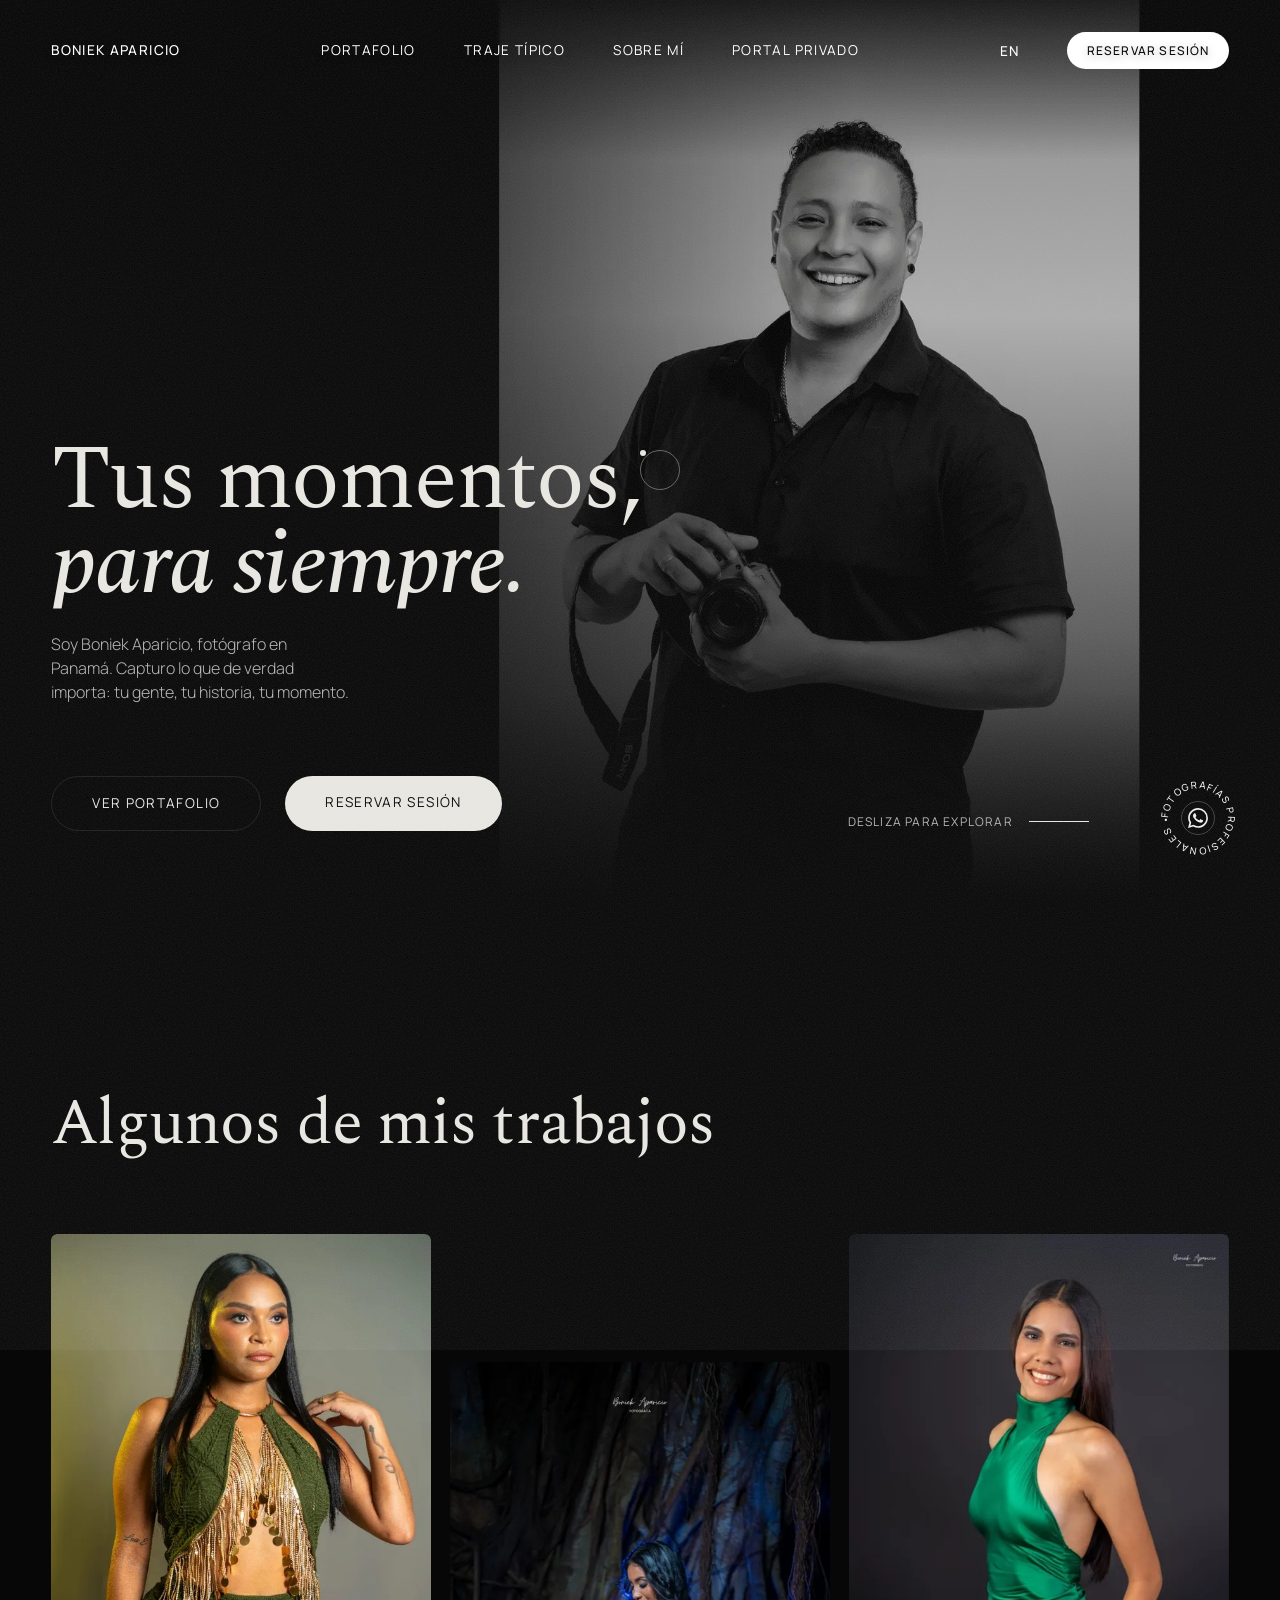
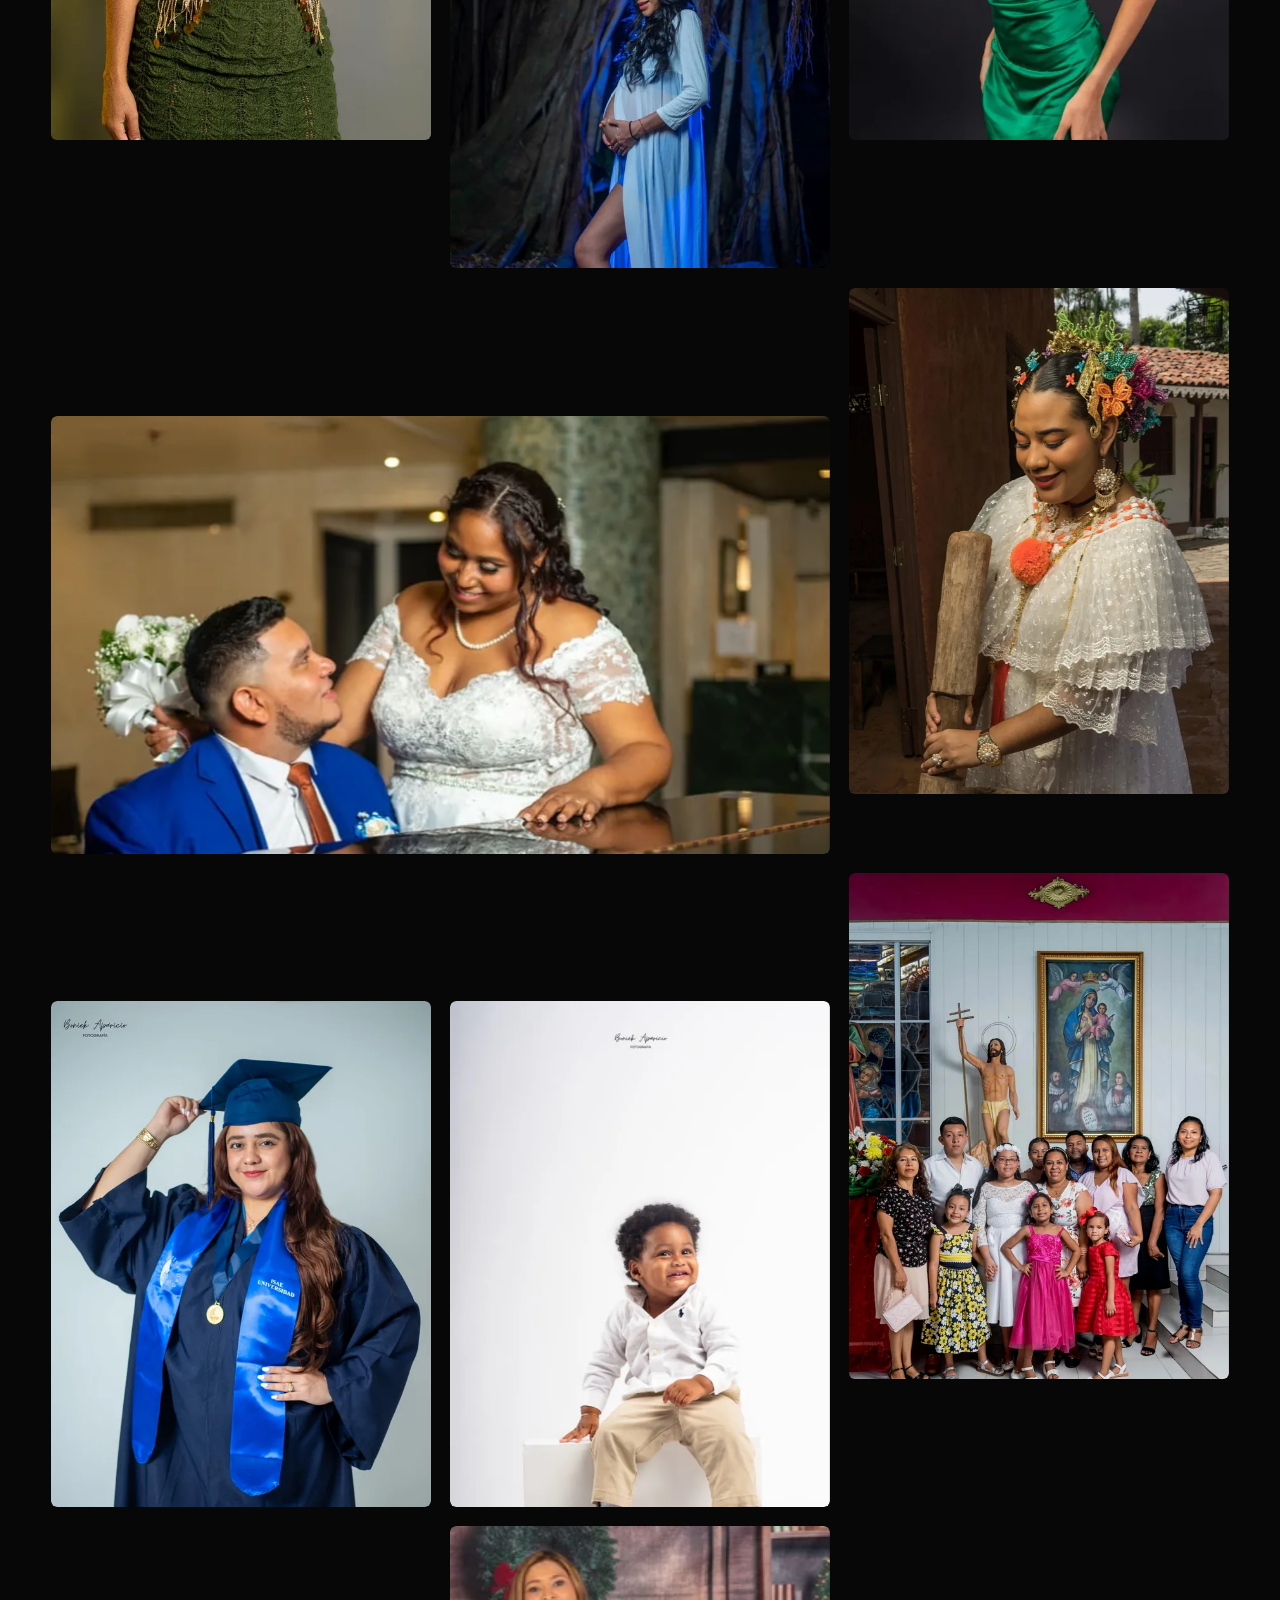
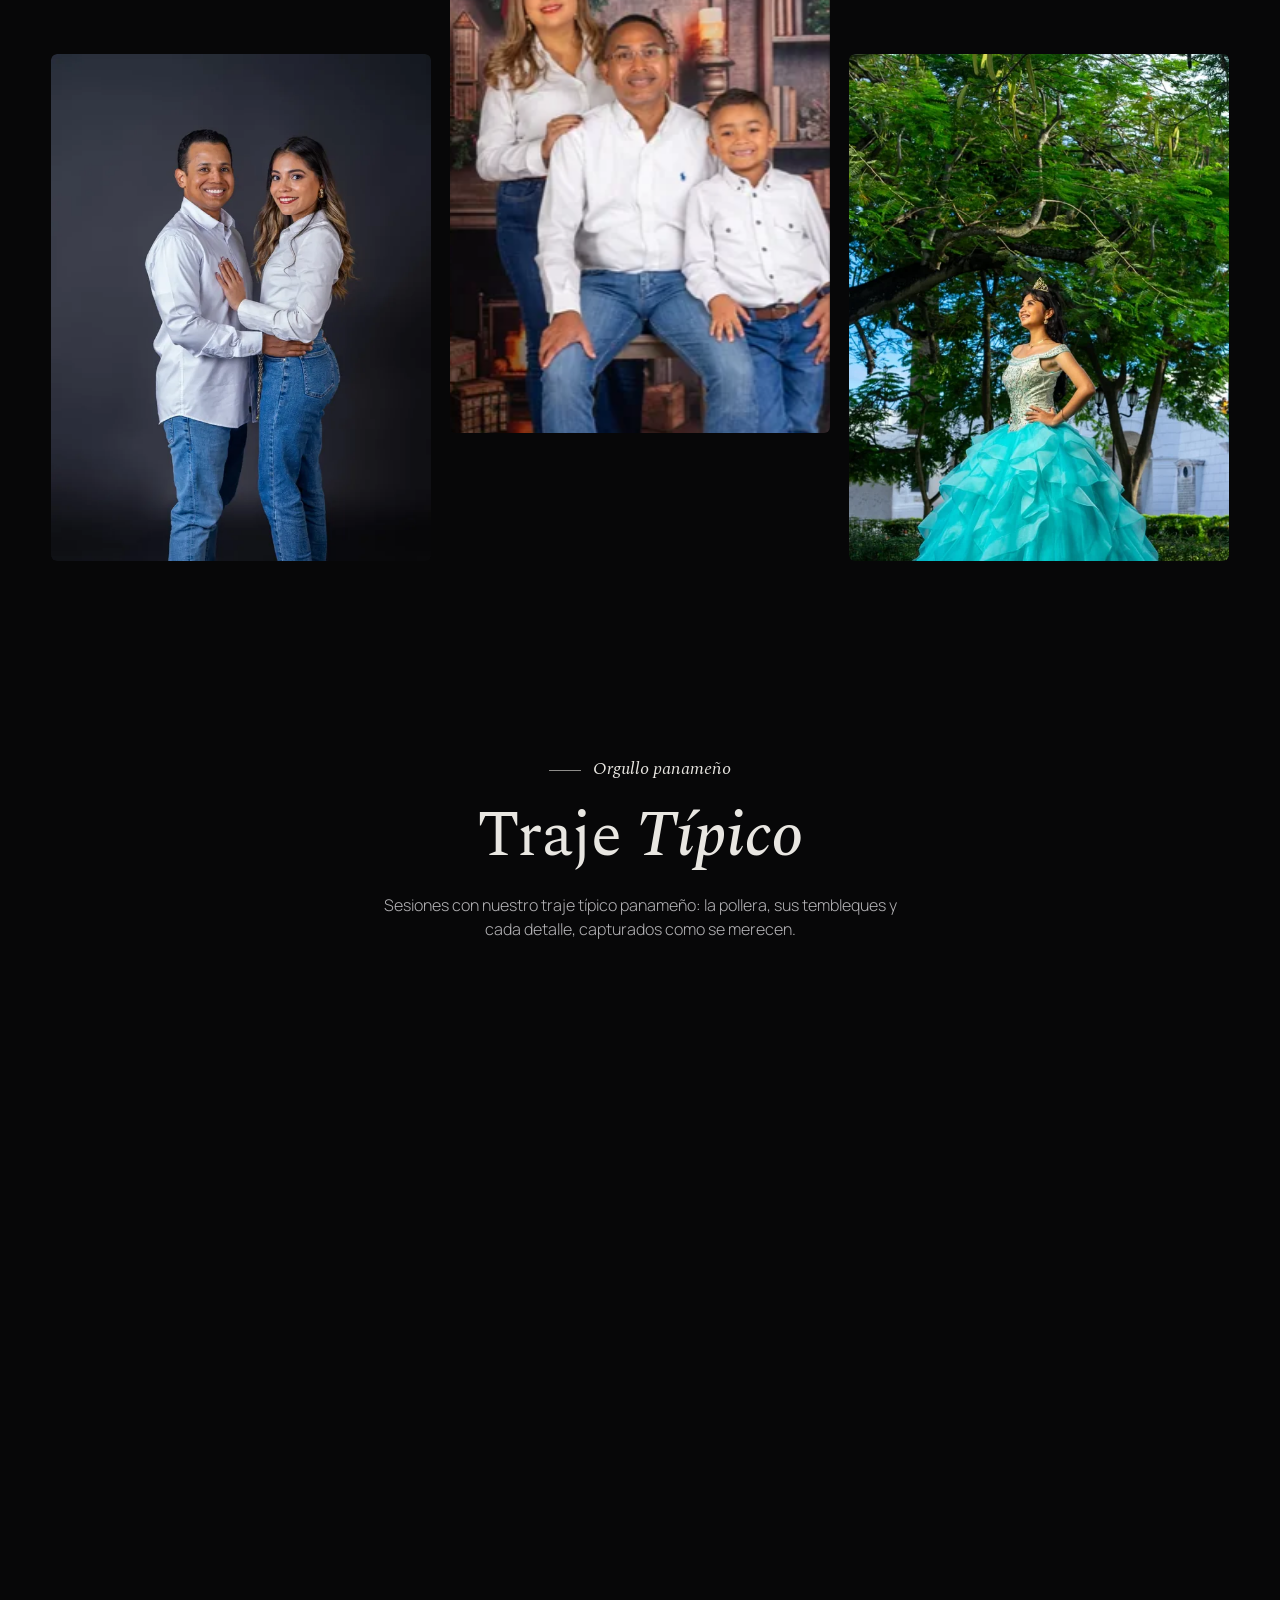
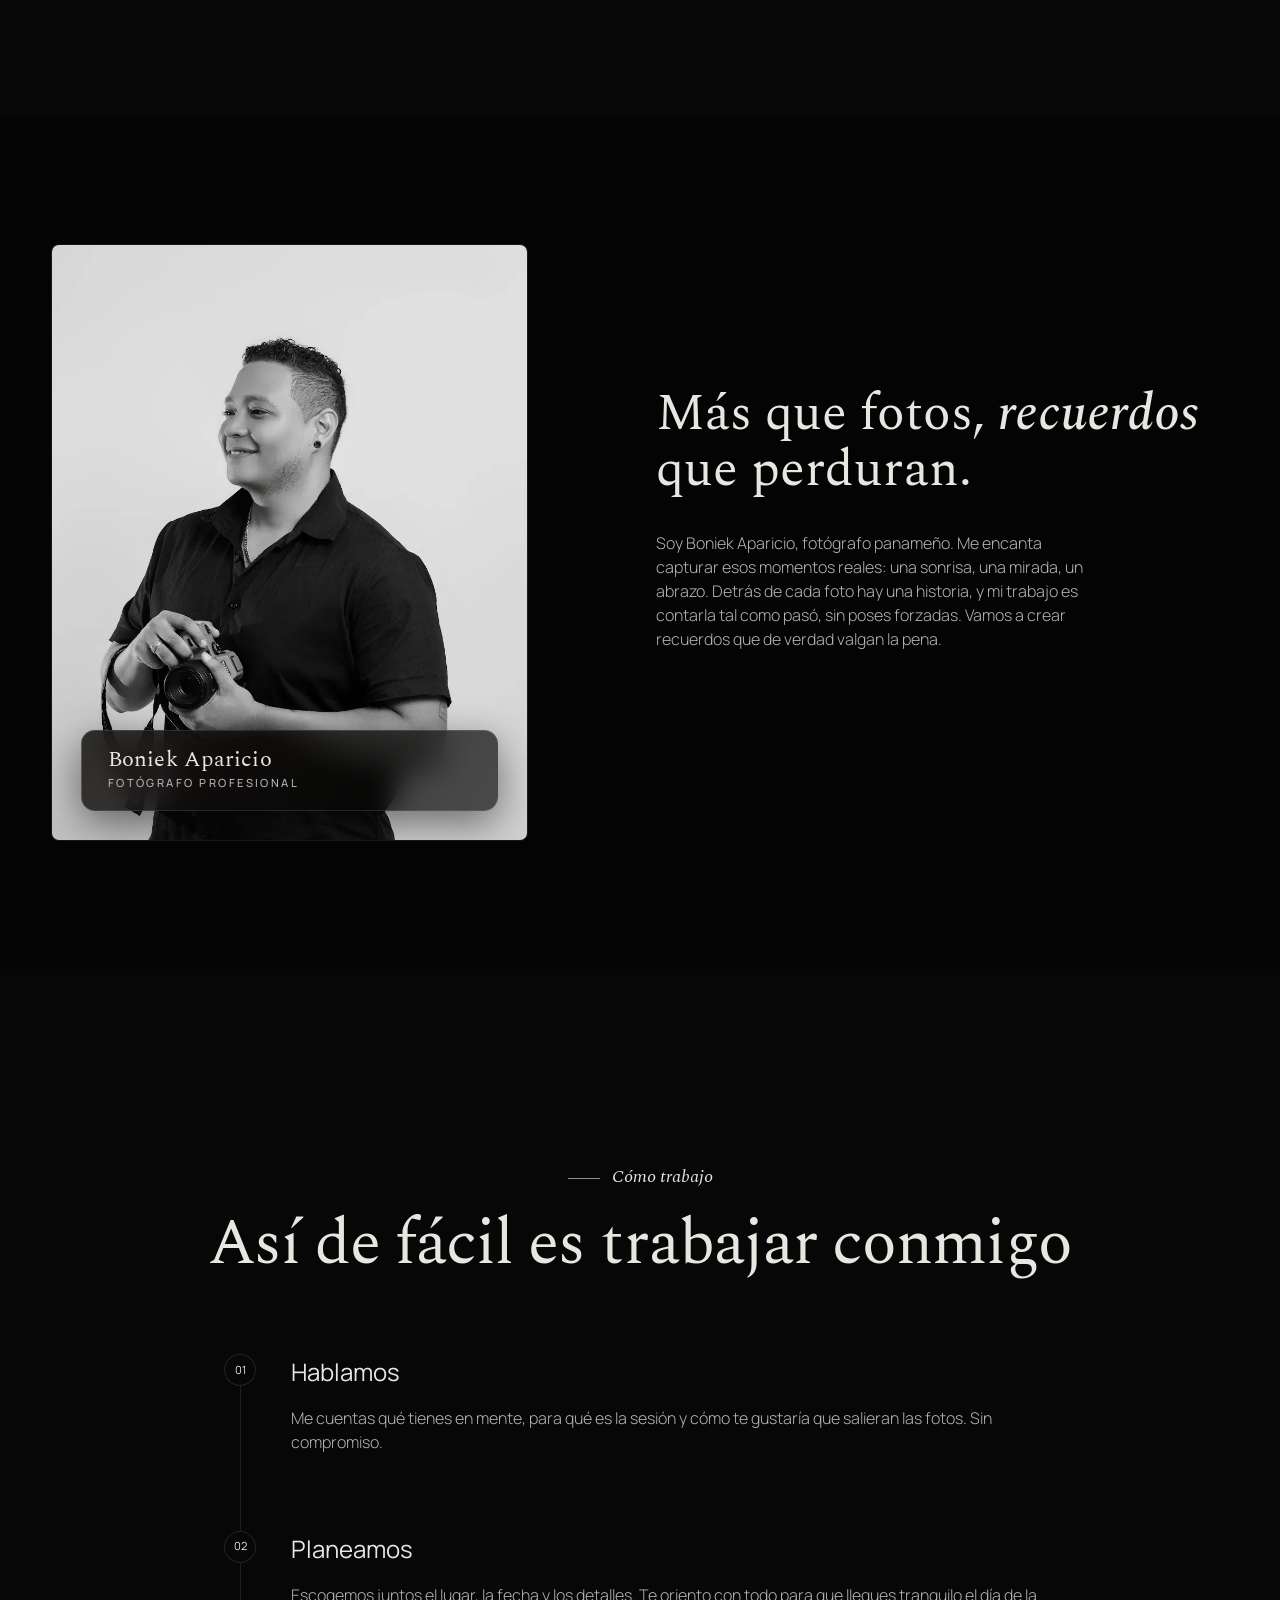
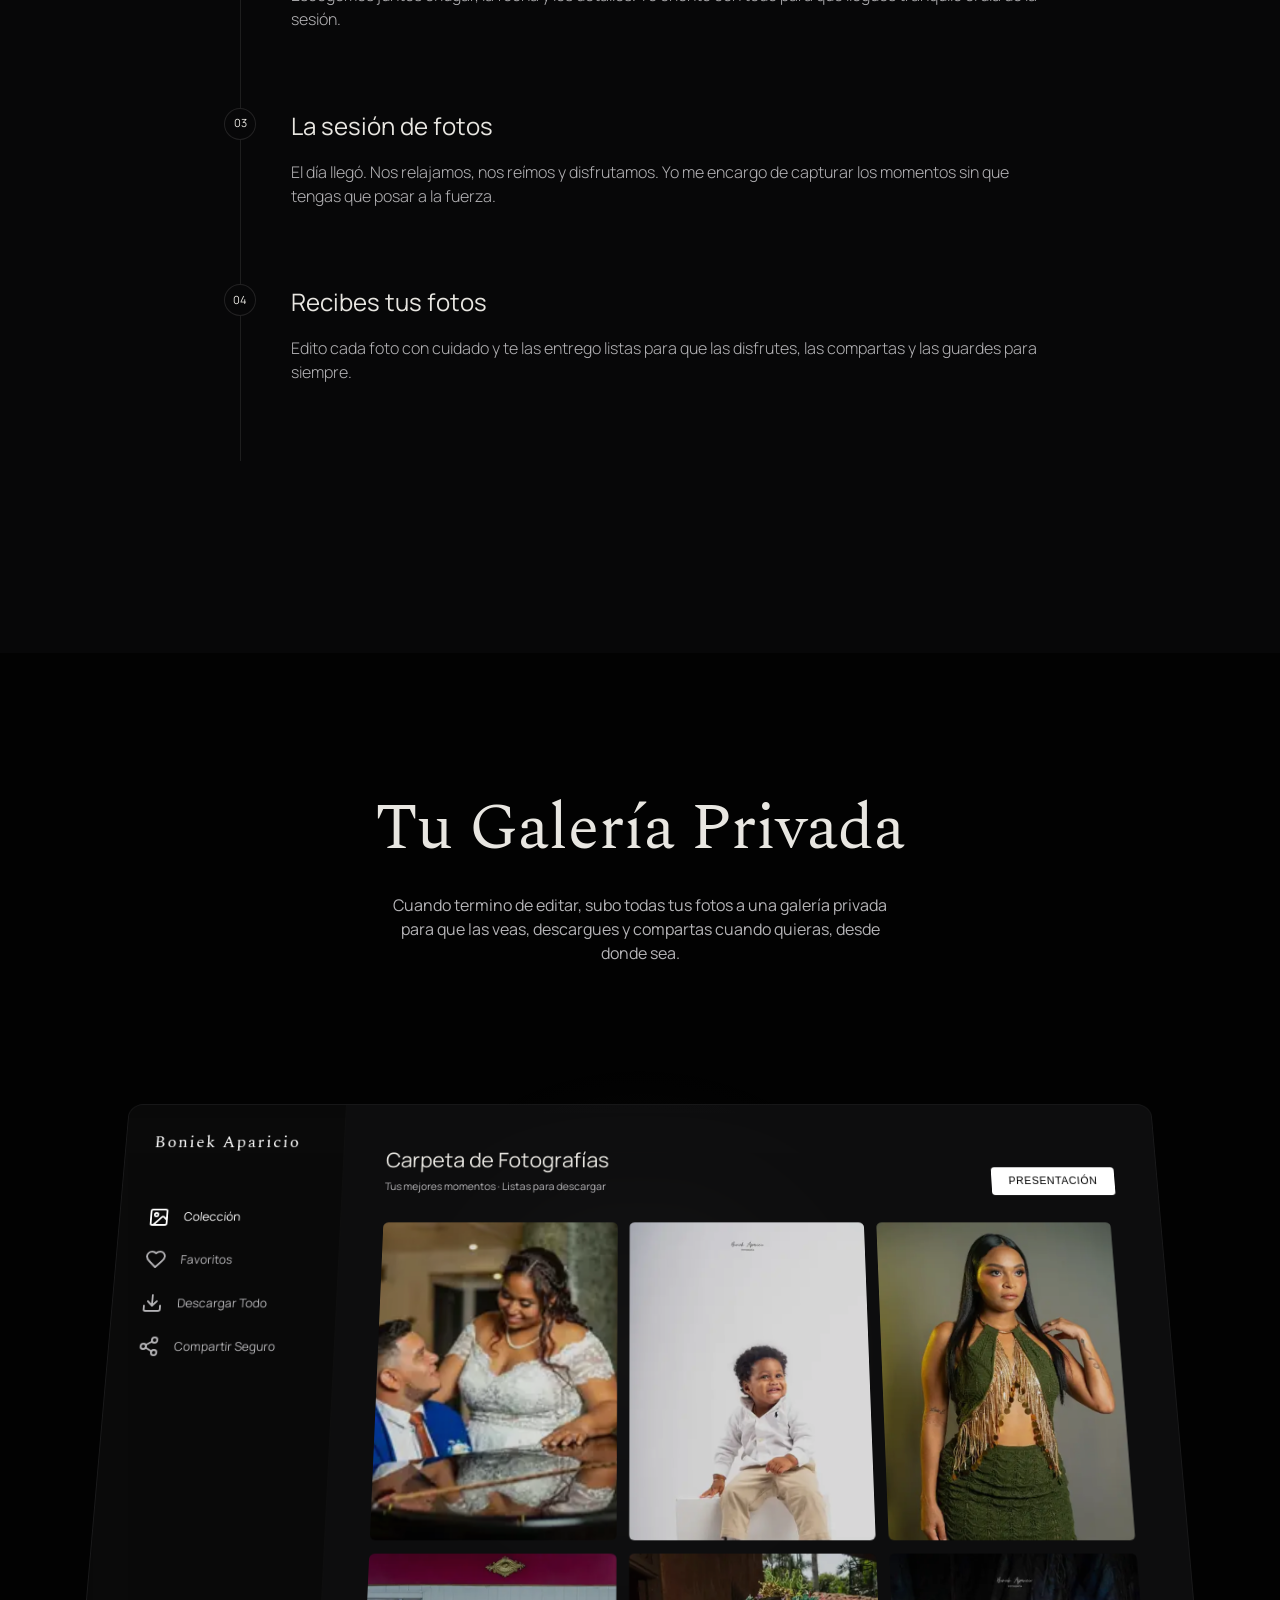
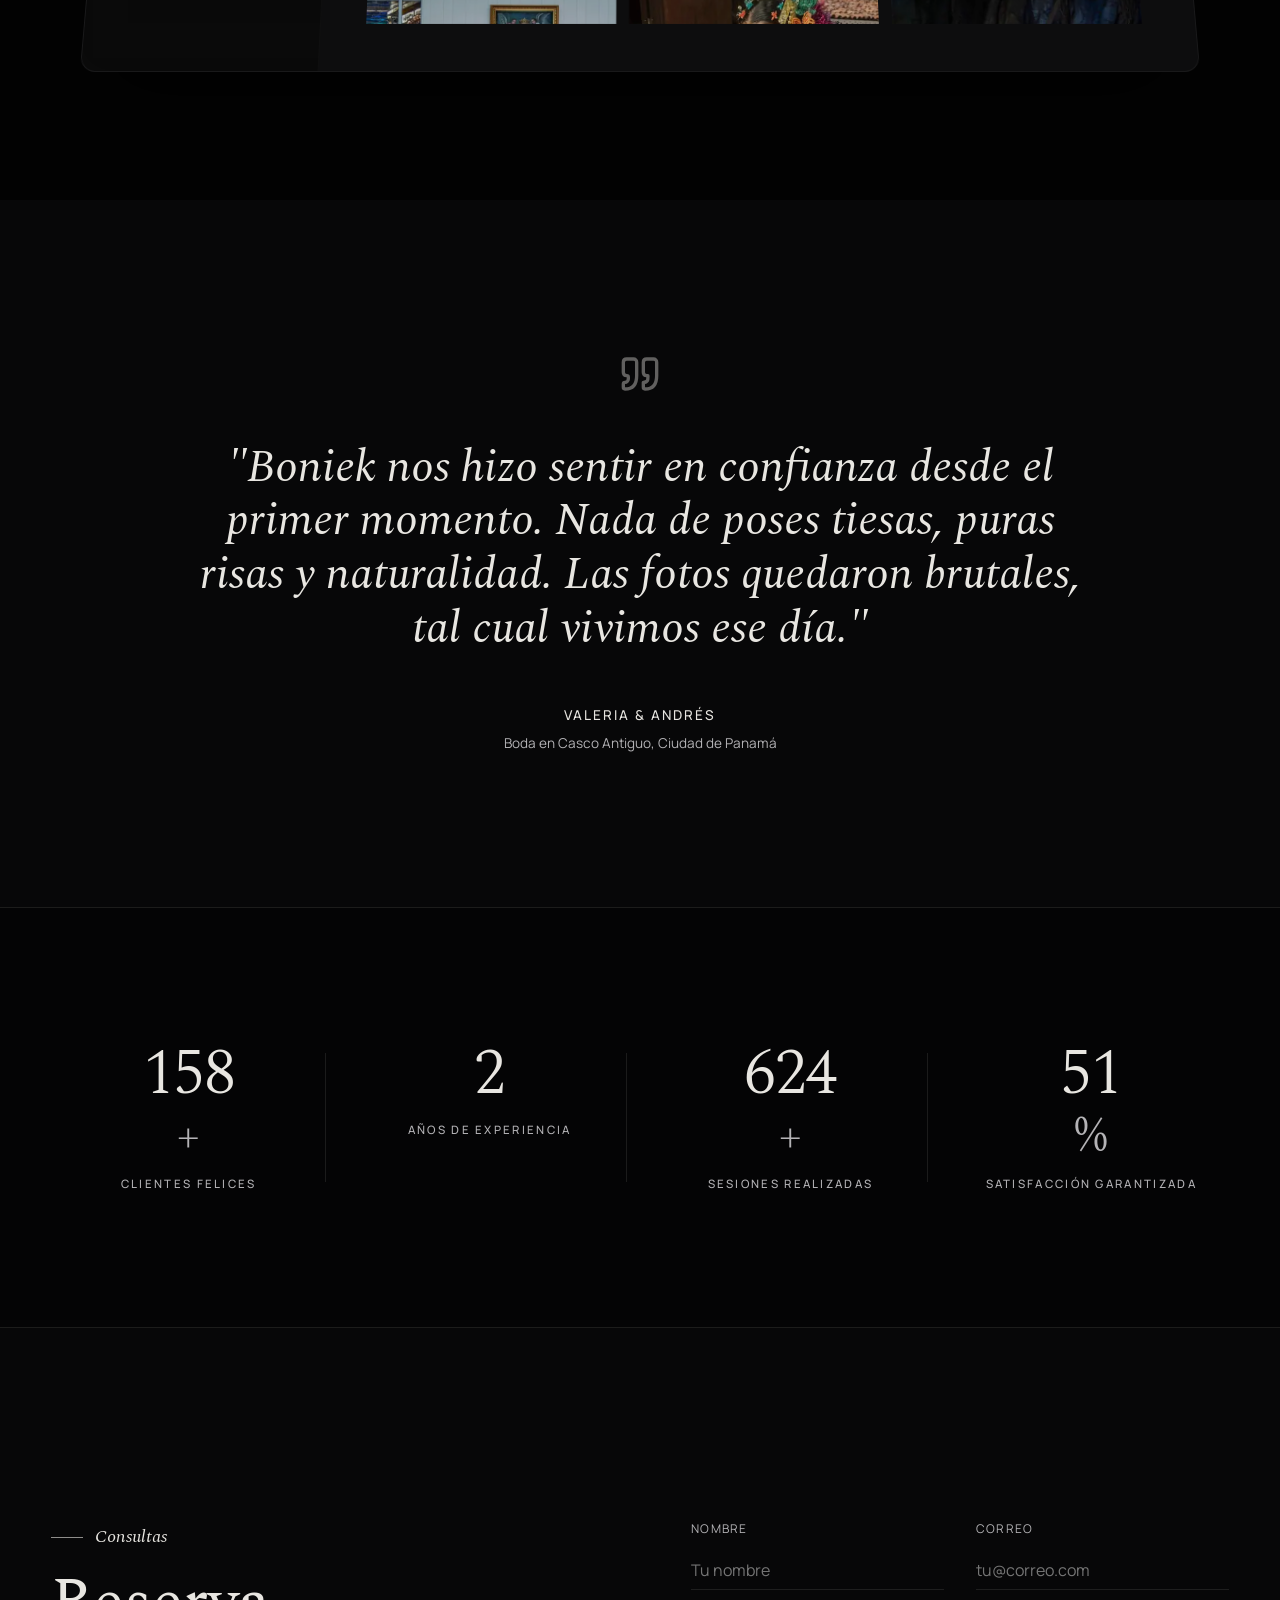
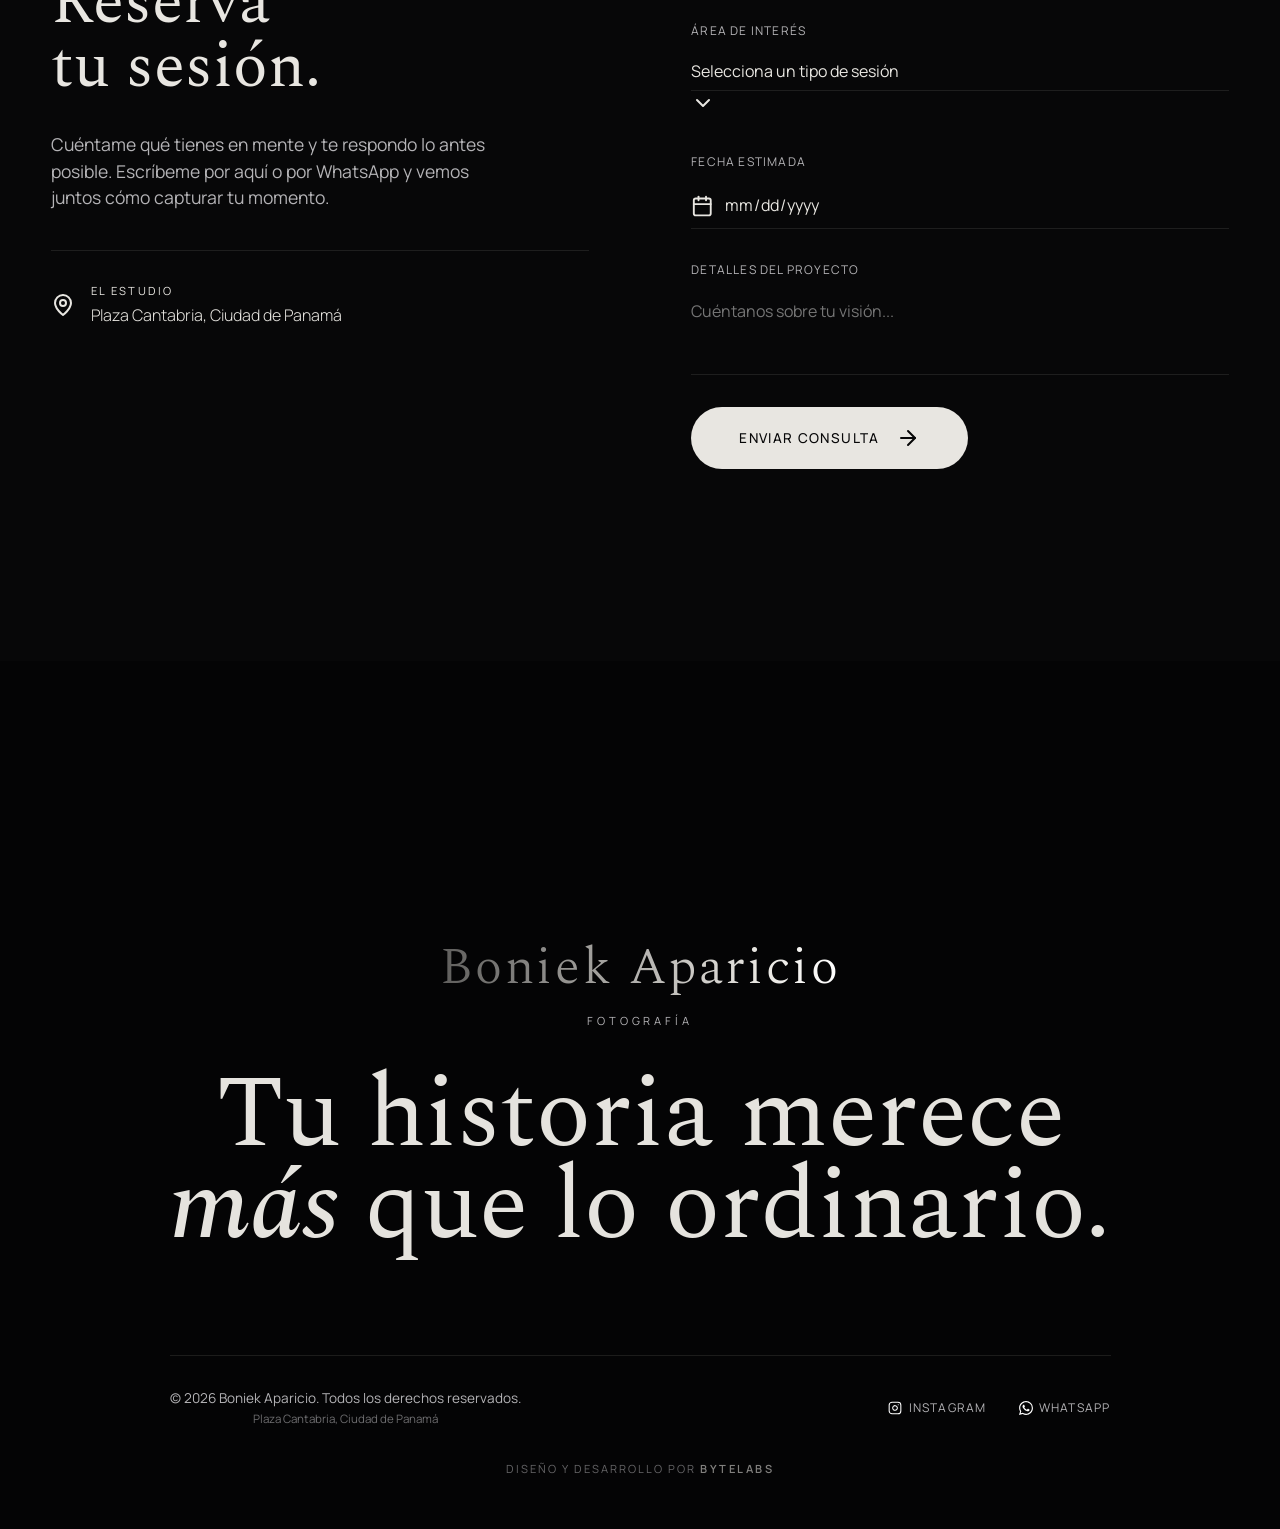
==== commit 4fbe3b35: "SEO: un solo H1, alt descriptivos, Open Graph y Twitter Cards completos Co-Authored-By: Claude Sonne" ====
--- a/index.html
+++ b/index.html
@@ -15,7 +15,12 @@
     <meta property="og:url" content="https://boniekapariciophotos.com/">
     <meta property="og:type" content="website">
     <meta property="og:locale" content="es_PA">
+    <meta property="og:site_name" content="Boniek Aparicio Photos">
+    <meta property="og:image:alt" content="Boniek Aparicio, fotógrafo profesional en Ciudad de Panamá, con su cámara">
     <meta name="twitter:card" content="summary_large_image">
+    <meta name="twitter:title" content="Boniek Aparicio | Fotógrafo Profesional en Panamá">
+    <meta name="twitter:description" content="Bodas, retratos, maternidad y más en Ciudad de Panamá.">
+    <meta name="twitter:image" content="https://boniekapariciophotos.com/images/foto-hero.jpg">
     <meta name="theme-color" content="#070708">
     <link rel="canonical" href="https://boniekapariciophotos.com/">
     <link rel="icon" type="image/png" href="./images/favicon.png">
@@ -55,7 +60,7 @@
     <!-- Lightbox -->
     <div class="lightbox">
         <div class="lightbox-close magnetic" data-strength="20"><i data-lucide="x"></i></div>
-        <img src="" alt="Enlarged Work">
+        <img src="" alt="">
     </div>
 
 
@@ -64,7 +69,7 @@
 
     <!-- Loader -->
     <div class="loader">
-        <h1 class="loader-text serif">Boniek Aparicio</h1>
+        <div class="loader-text serif">Boniek Aparicio</div>
     </div>
 
     <!-- Camera Flash & Focus -->
@@ -97,7 +102,7 @@
             <picture>
                 <source media="(max-width: 768px)" srcset="./images/foto-hero-movil.webp" type="image/webp">
                 <source media="(min-width: 769px)" srcset="./images/foto-hero.webp" type="image/webp">
-                <img src="./images/foto-hero.jpg" alt="Boniek Aparicio Fotografía" class="hero-image" fetchpriority="high" decoding="async">
+                <img src="./images/foto-hero.jpg" alt="Boniek Aparicio, fotógrafo profesional en Panamá, sonriendo con su cámara Sony en estudio" class="hero-image" fetchpriority="high" decoding="async">
             </picture>
             <div class="hero-gradient"></div>
         </div>
@@ -157,7 +162,7 @@
             <div class="about-split">
                 <div class="about-image-col">
                     <div class="about-img-wrapper" data-speed="0.9">
-                        <img src="./images/foto-footer.webp" alt="Boniek Aparicio - Fotógrafo Profesional en Panamá" loading="lazy">
+                        <img src="./images/foto-footer.webp" alt="Retrato en blanco y negro de Boniek Aparicio sosteniendo su cámara" loading="lazy">
                         <div class="photographer-badge">
                             <span class="badge-name serif">Boniek Aparicio</span>
                             <span class="badge-role">Fotógrafo Profesional</span>
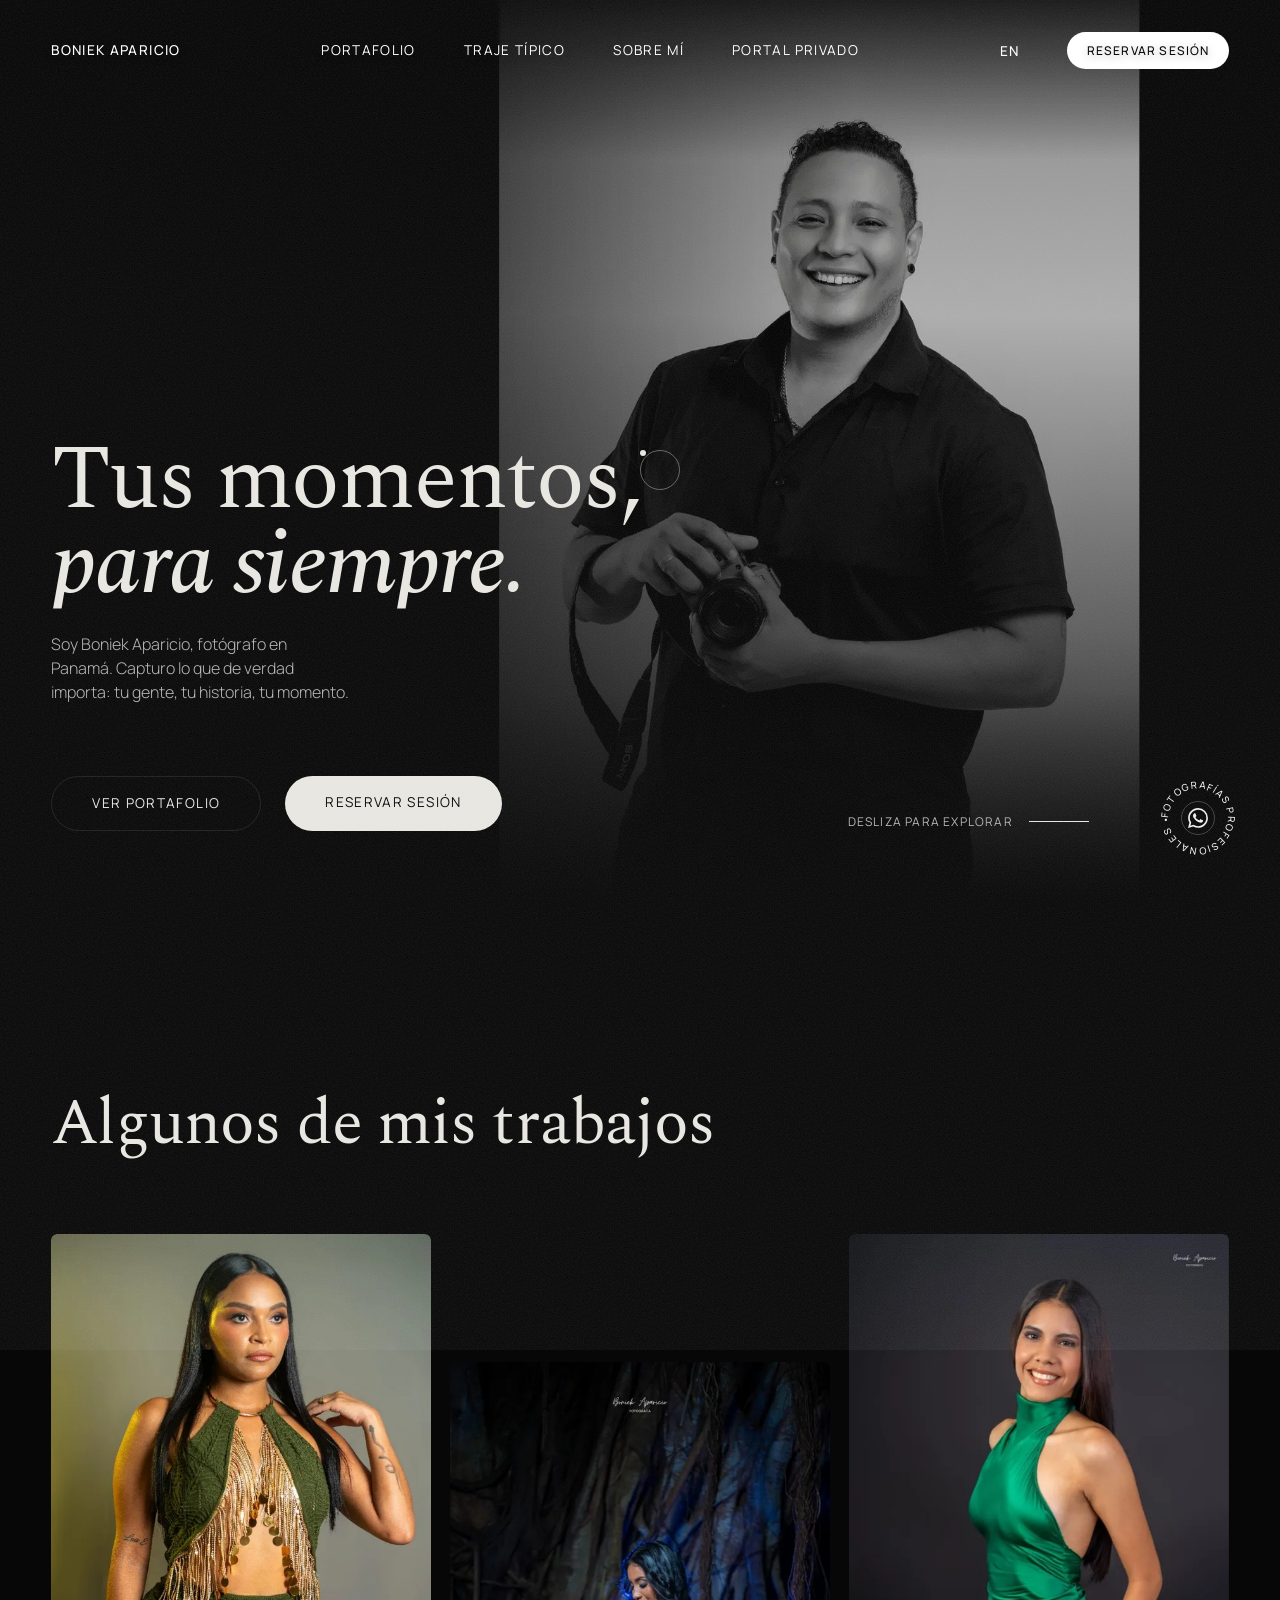
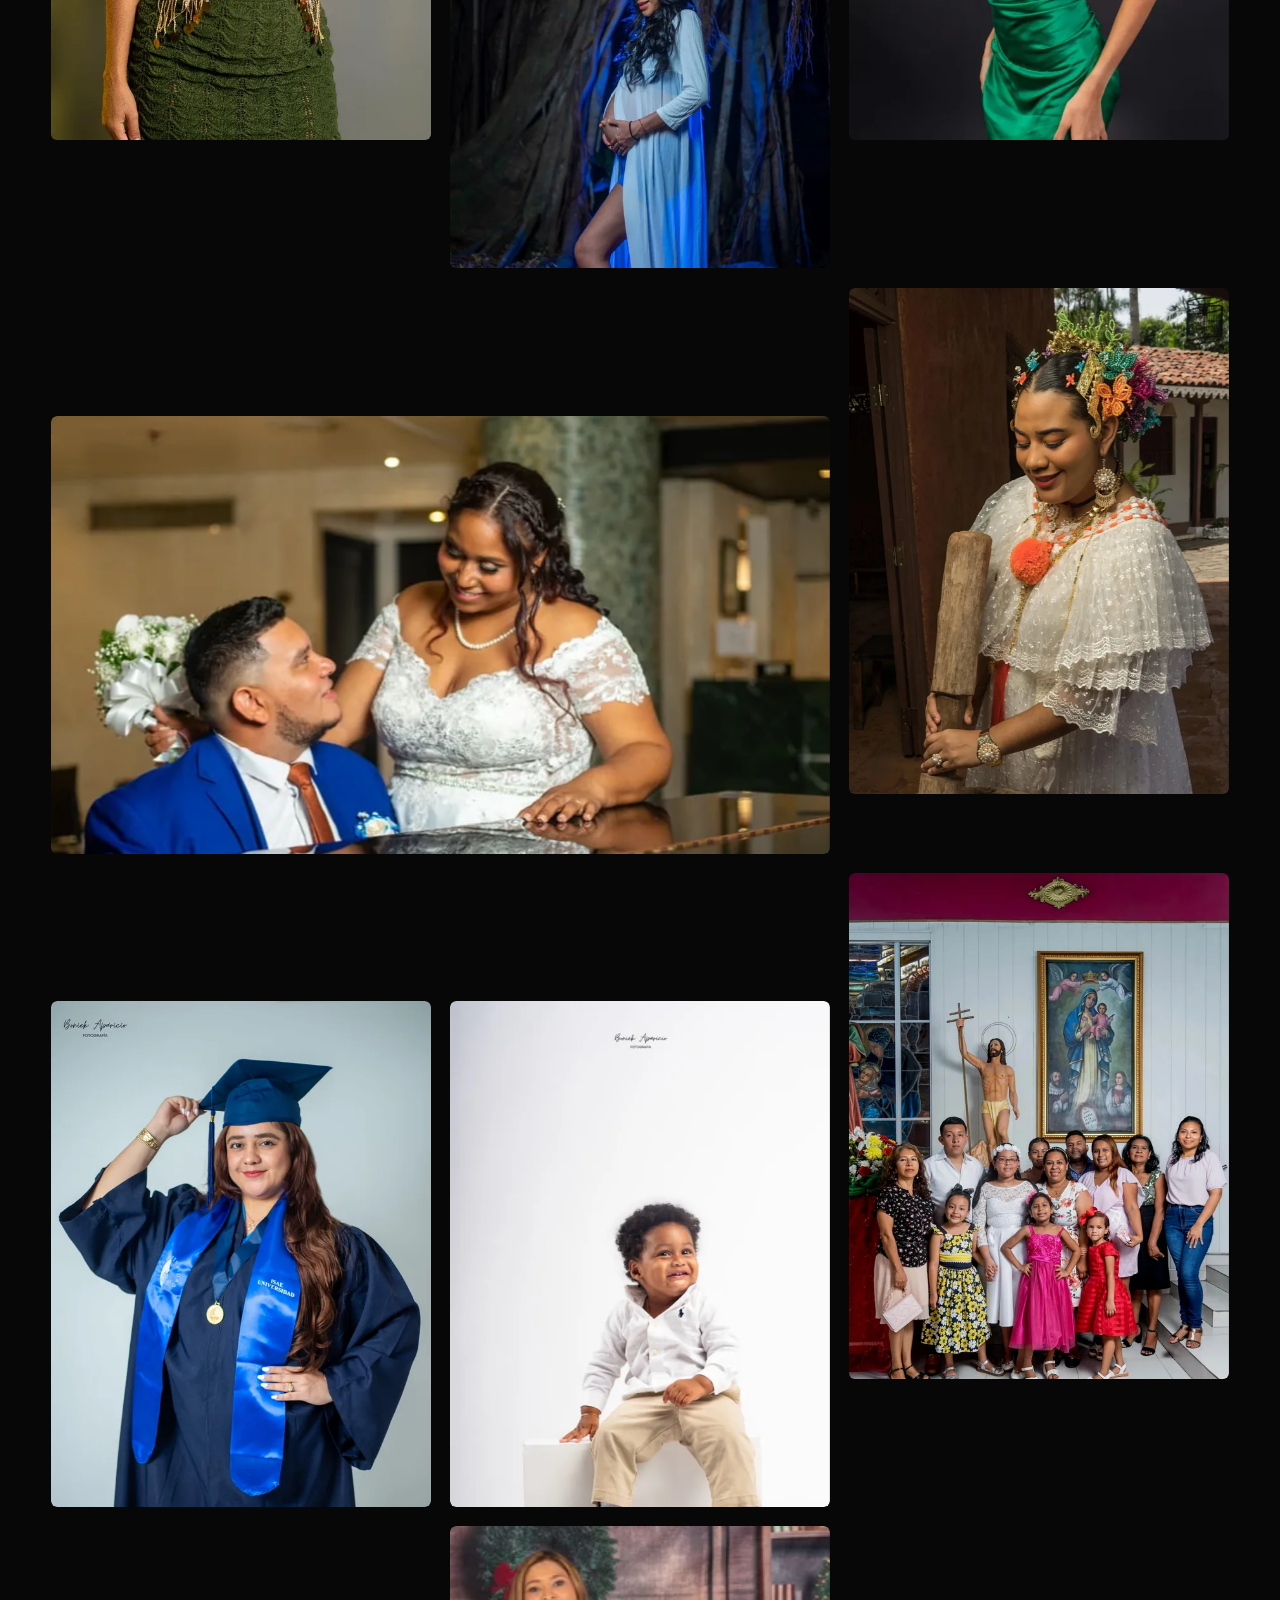
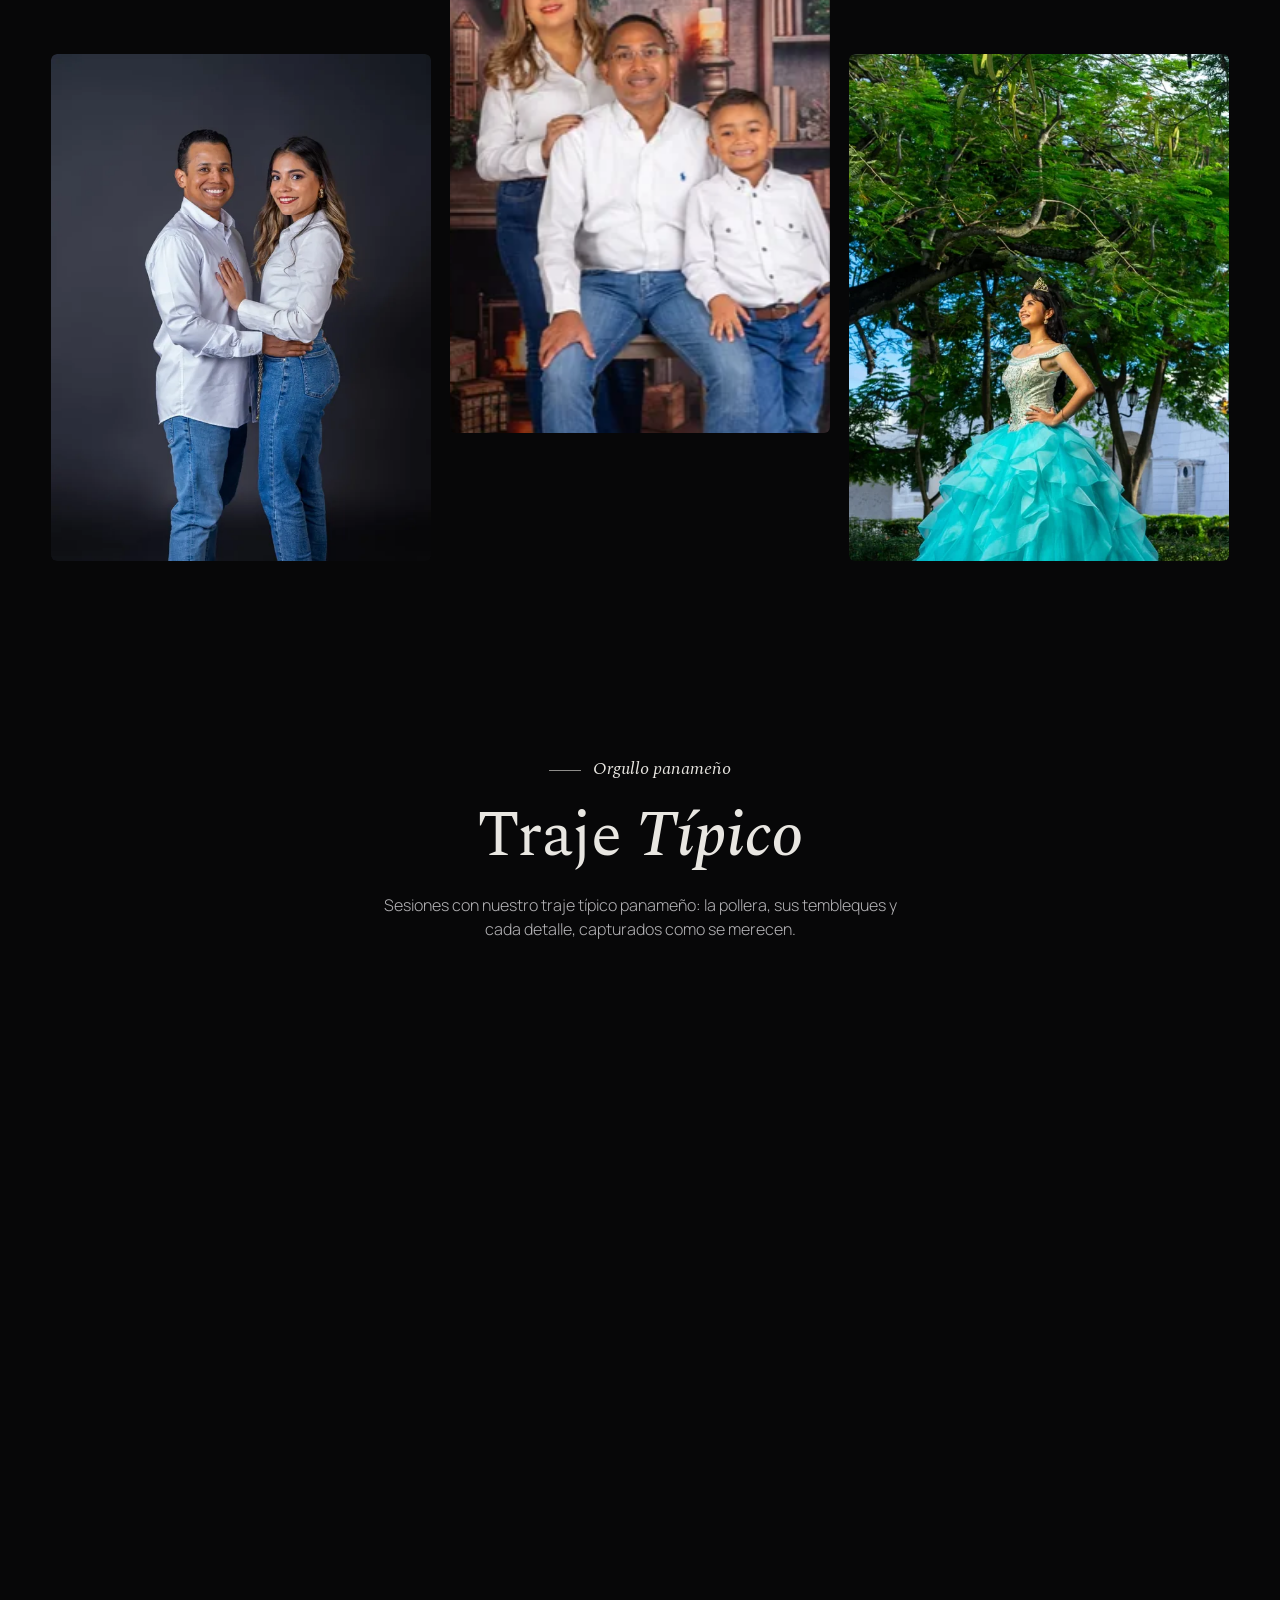
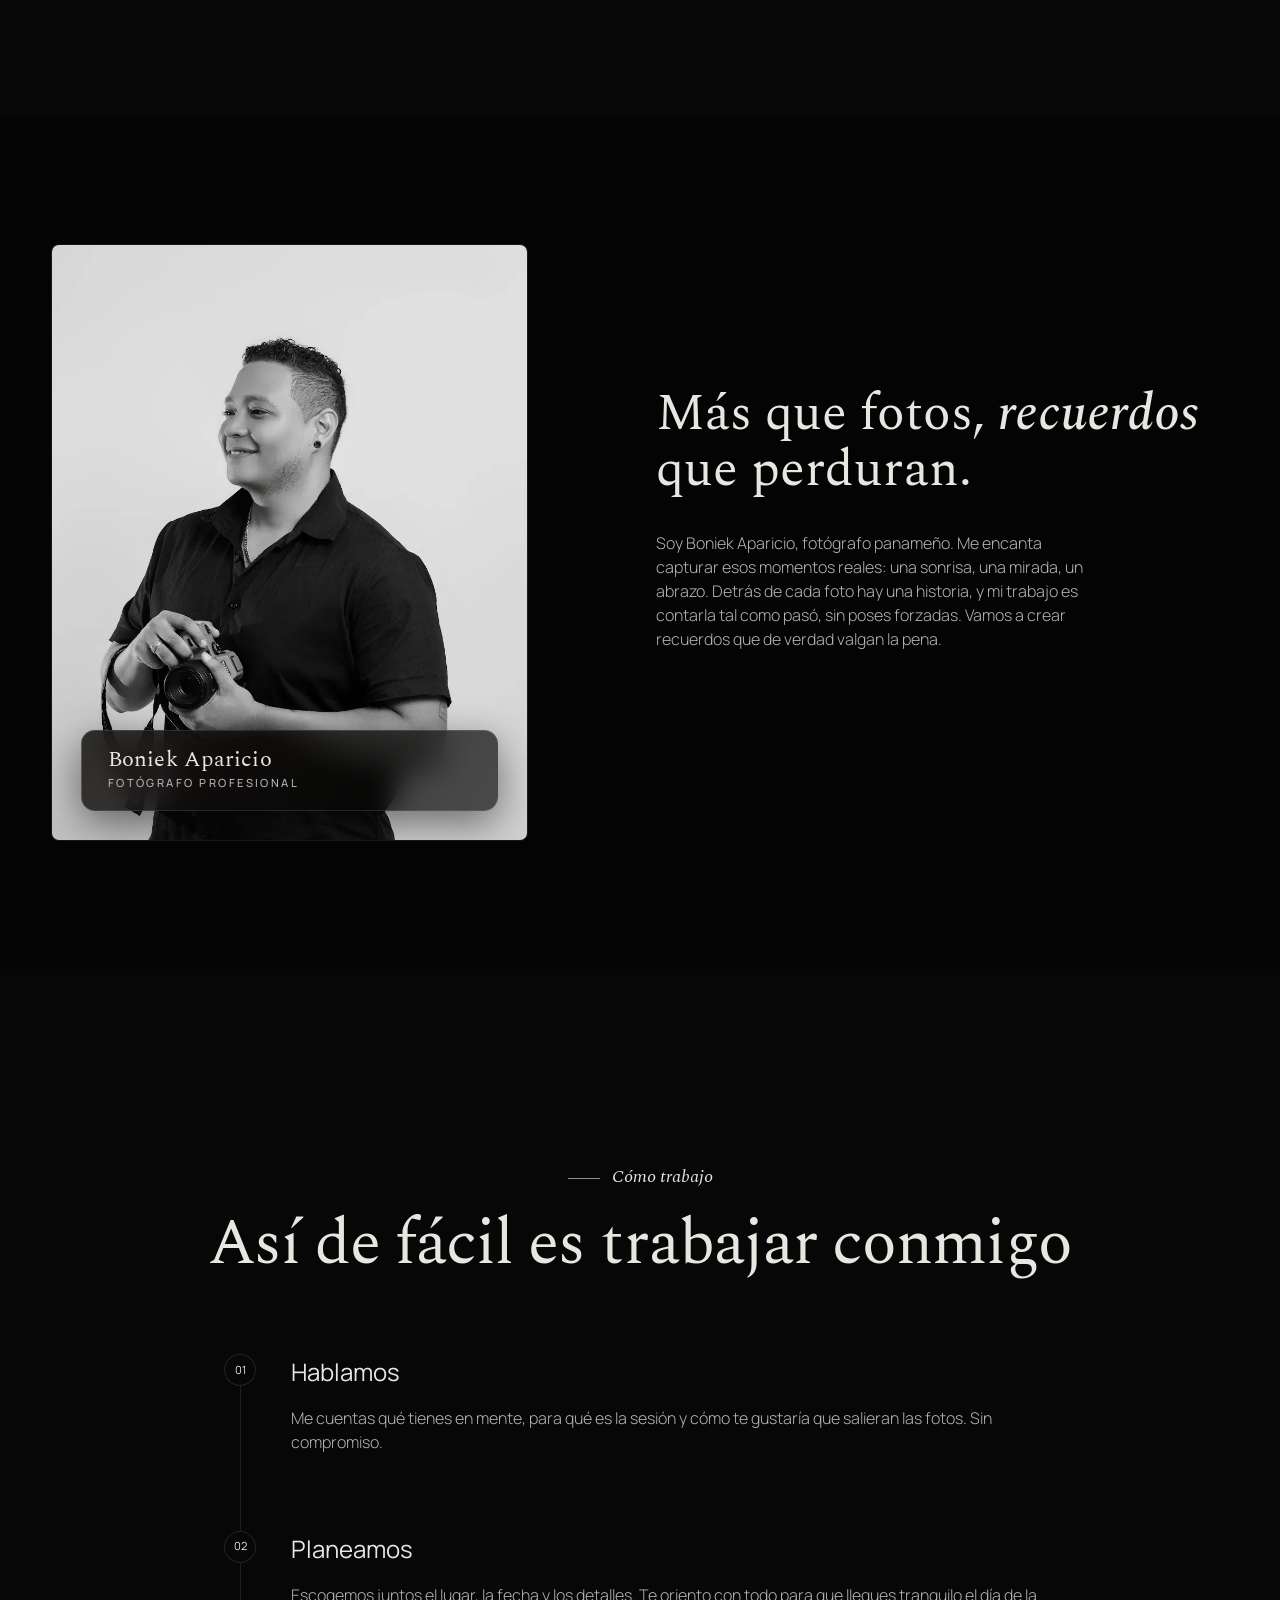
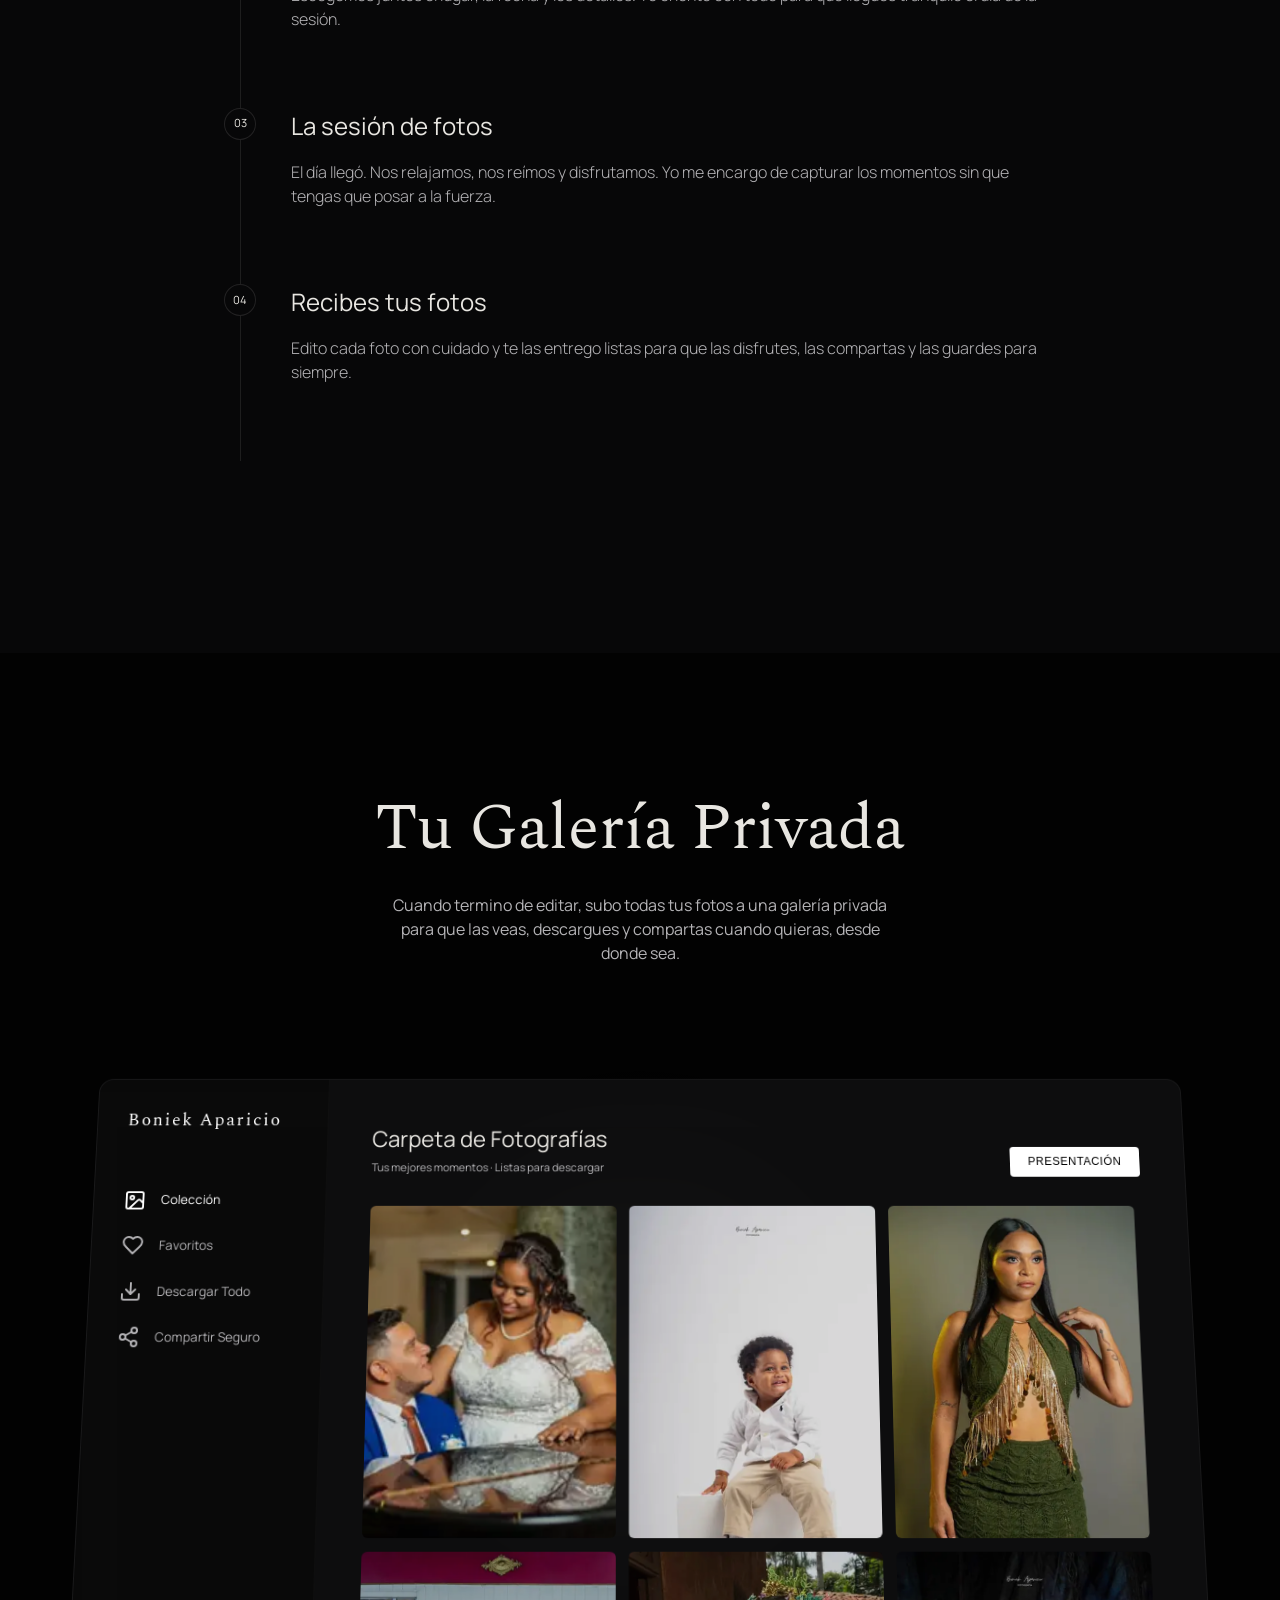
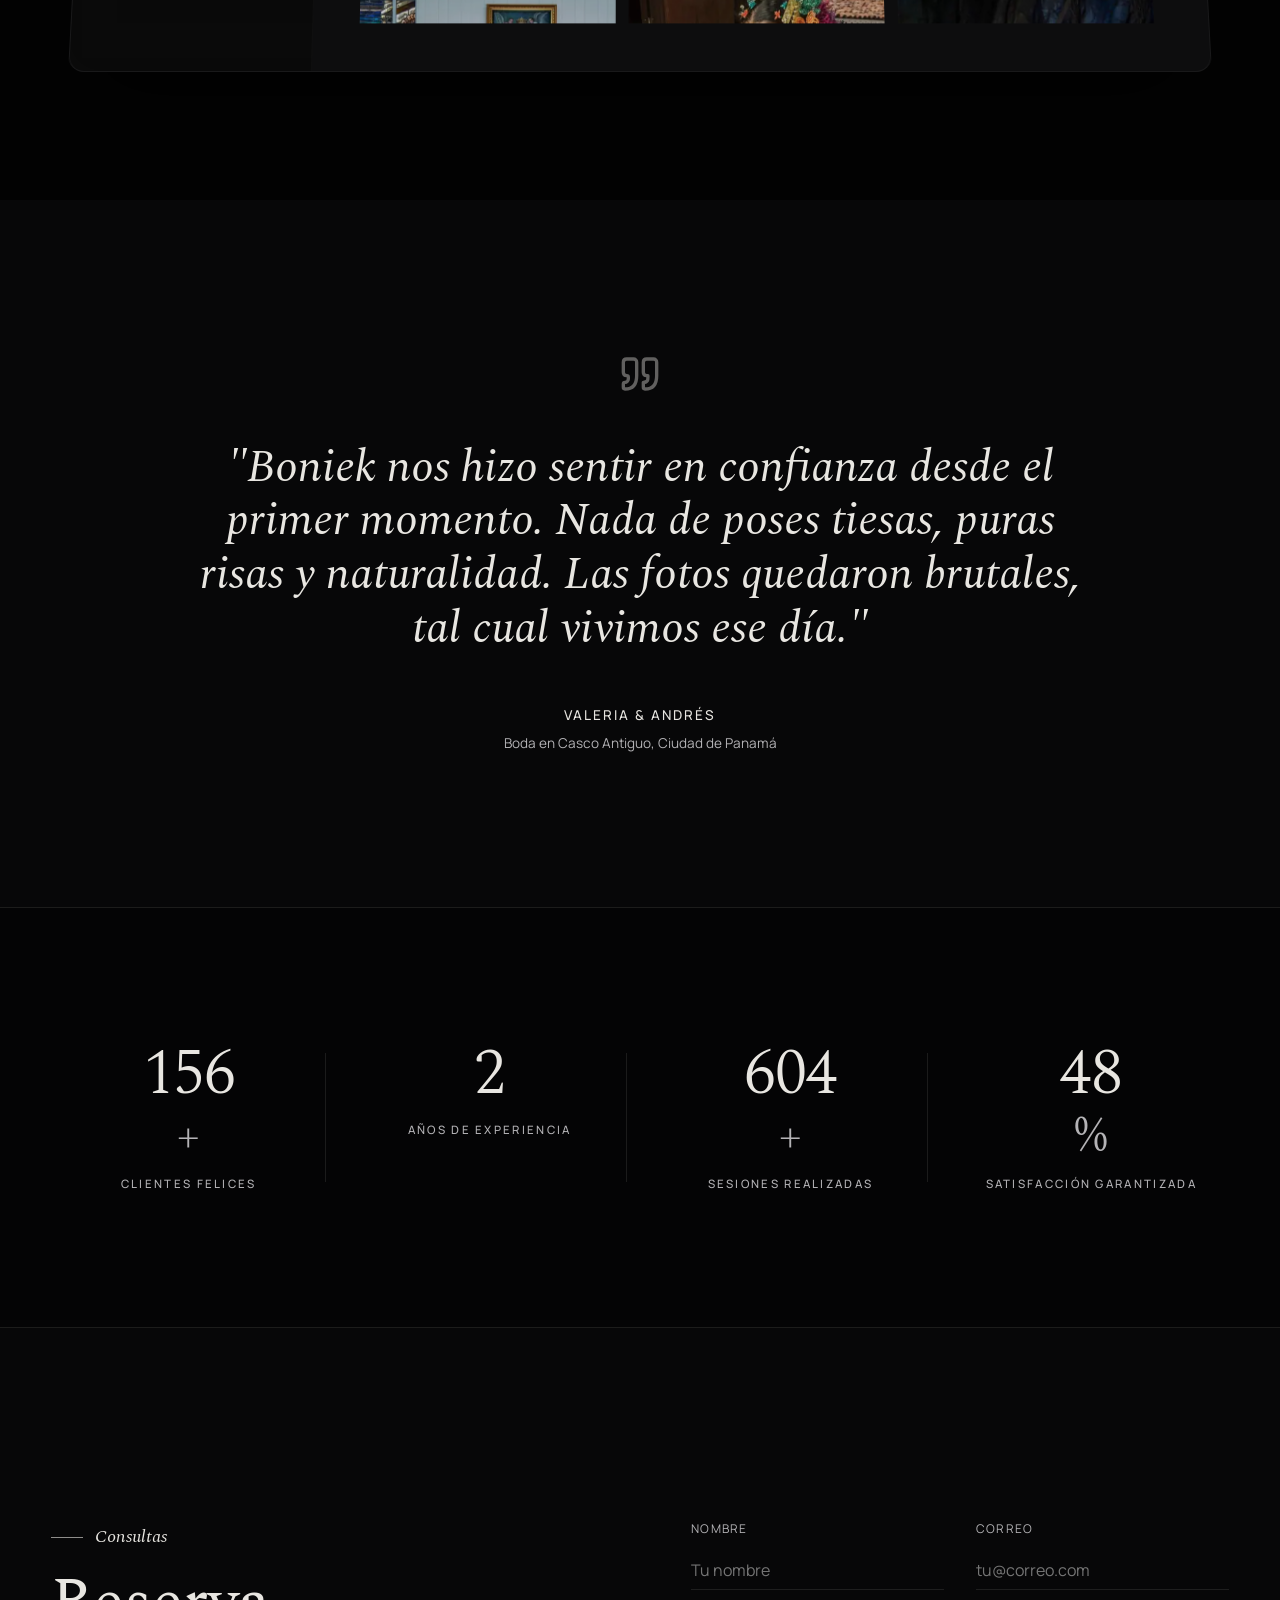
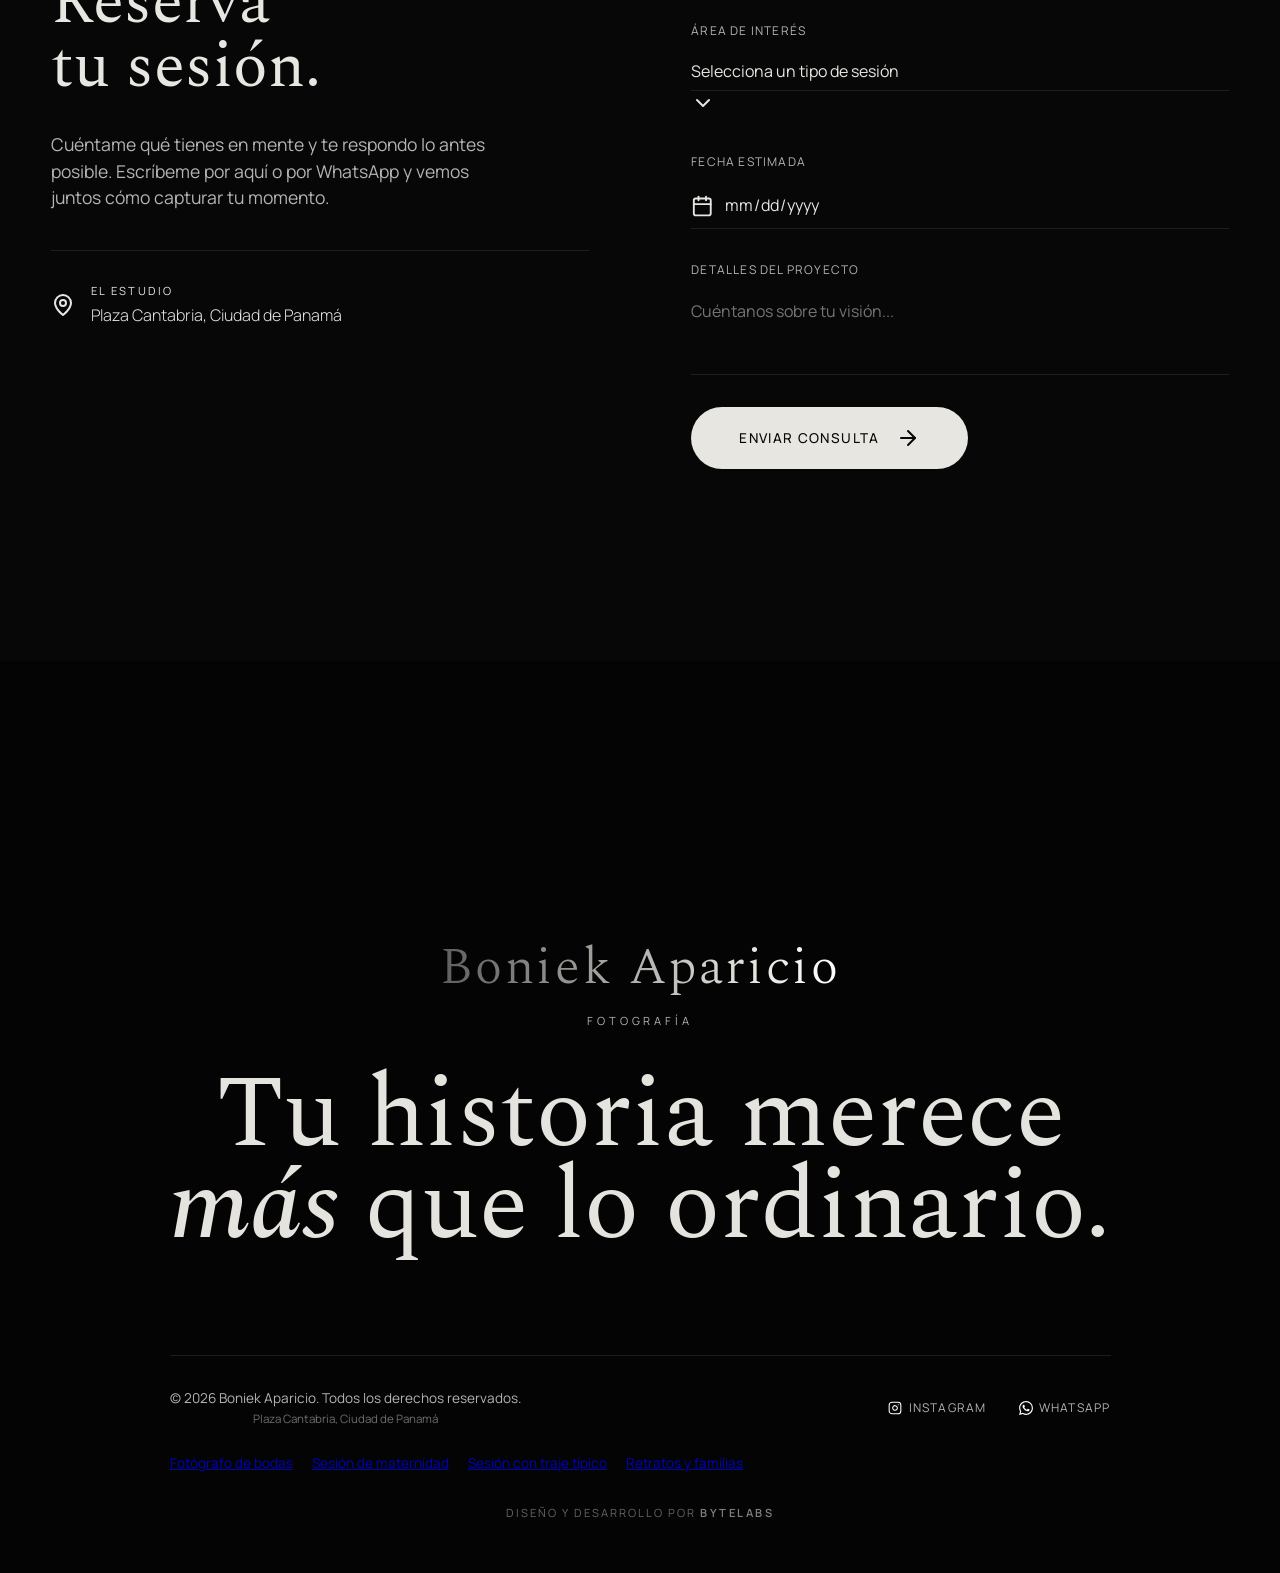
==== commit b025ffdd: "SEO: páginas de servicio (bodas, maternidad, traje típico, retratos y familias) - 4 páginas estática" ====
--- a/index.html
+++ b/index.html
@@ -378,6 +378,12 @@
                     </a>
                 </div>
             </div>
+            <nav class="footer-services" aria-label="Servicios" style="display:flex;flex-wrap:wrap;gap:1.2rem;margin:1.5rem 0;font-size:.85rem;opacity:.8">
+                <a href="/bodas-panama/">Fotógrafo de bodas</a>
+                <a href="/maternidad-panama/">Sesión de maternidad</a>
+                <a href="/traje-tipico-panama/">Sesión con traje típico</a>
+                <a href="/retratos-familias-panama/">Retratos y familias</a>
+            </nav>
             <p class="footer-credit" data-i18n="footer_credit">Diseño y desarrollo por <strong>Bytelabs</strong></p>
         </div>
     </footer>
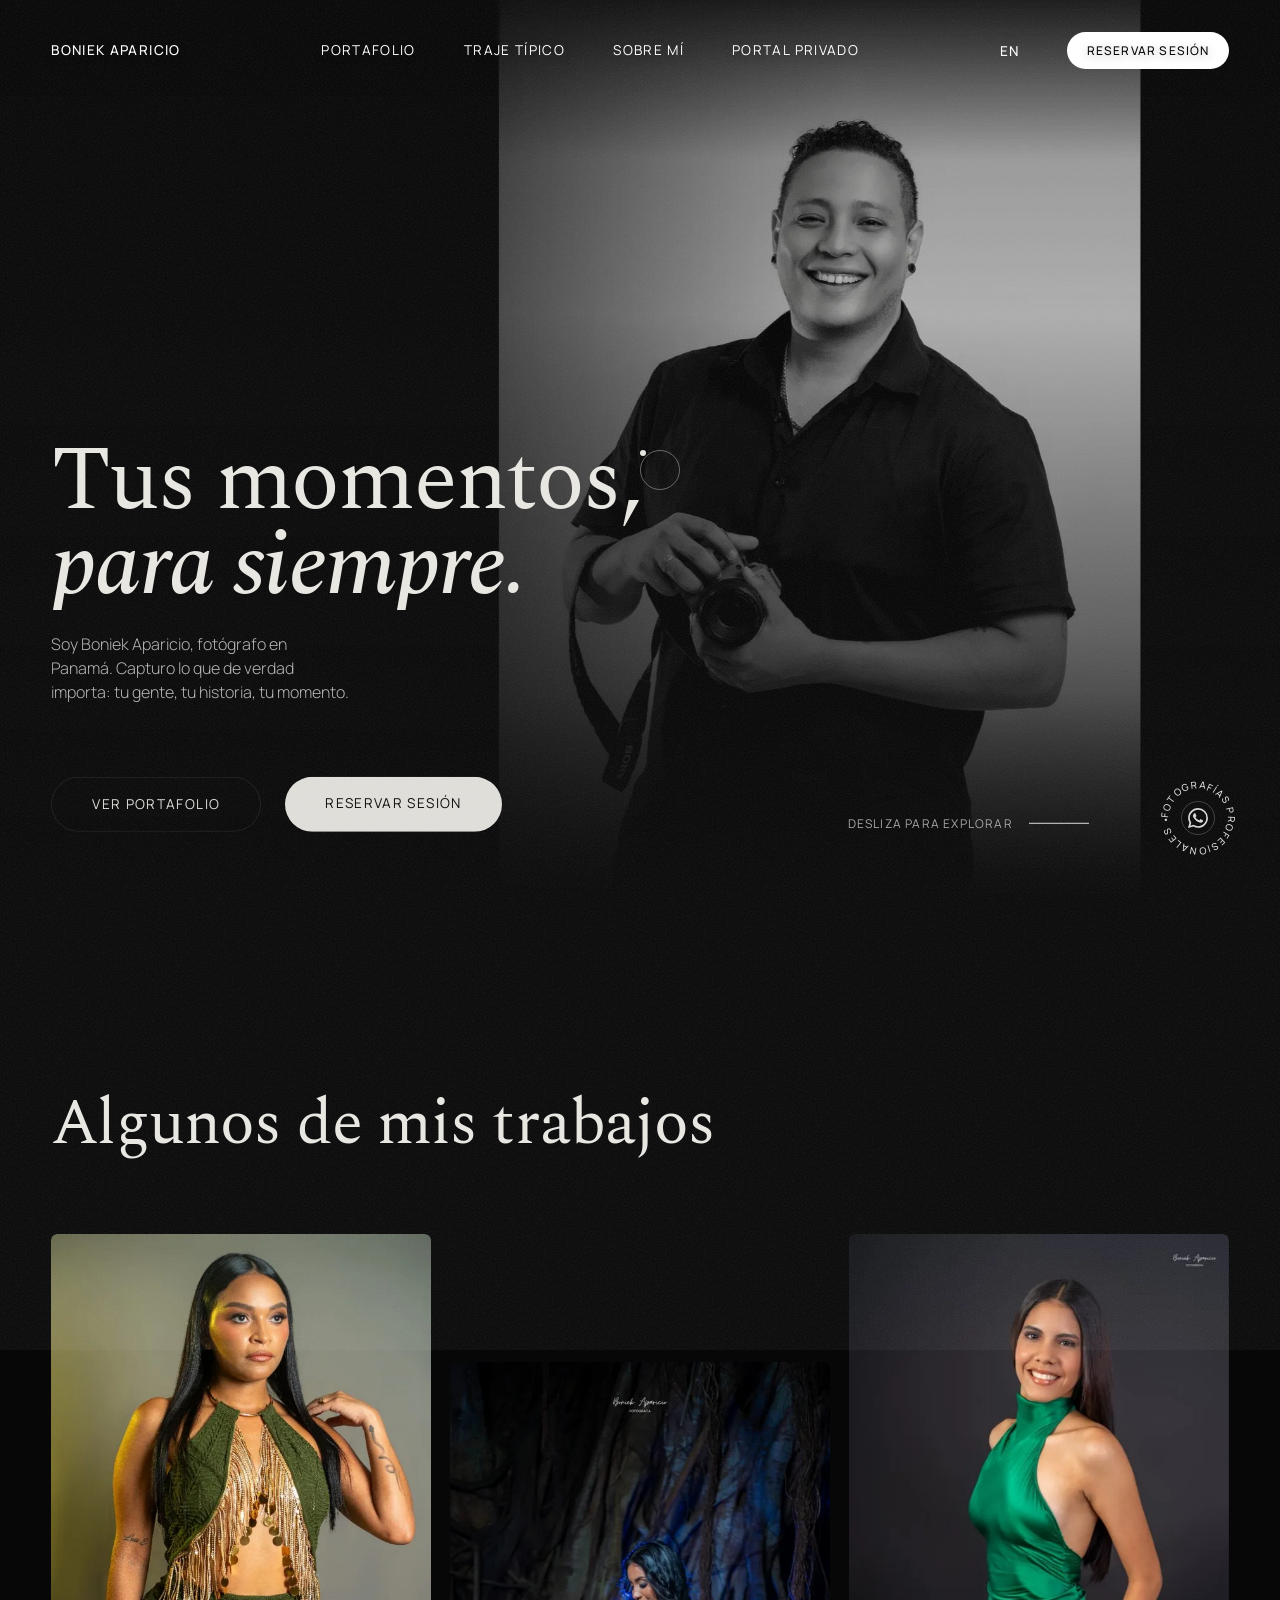
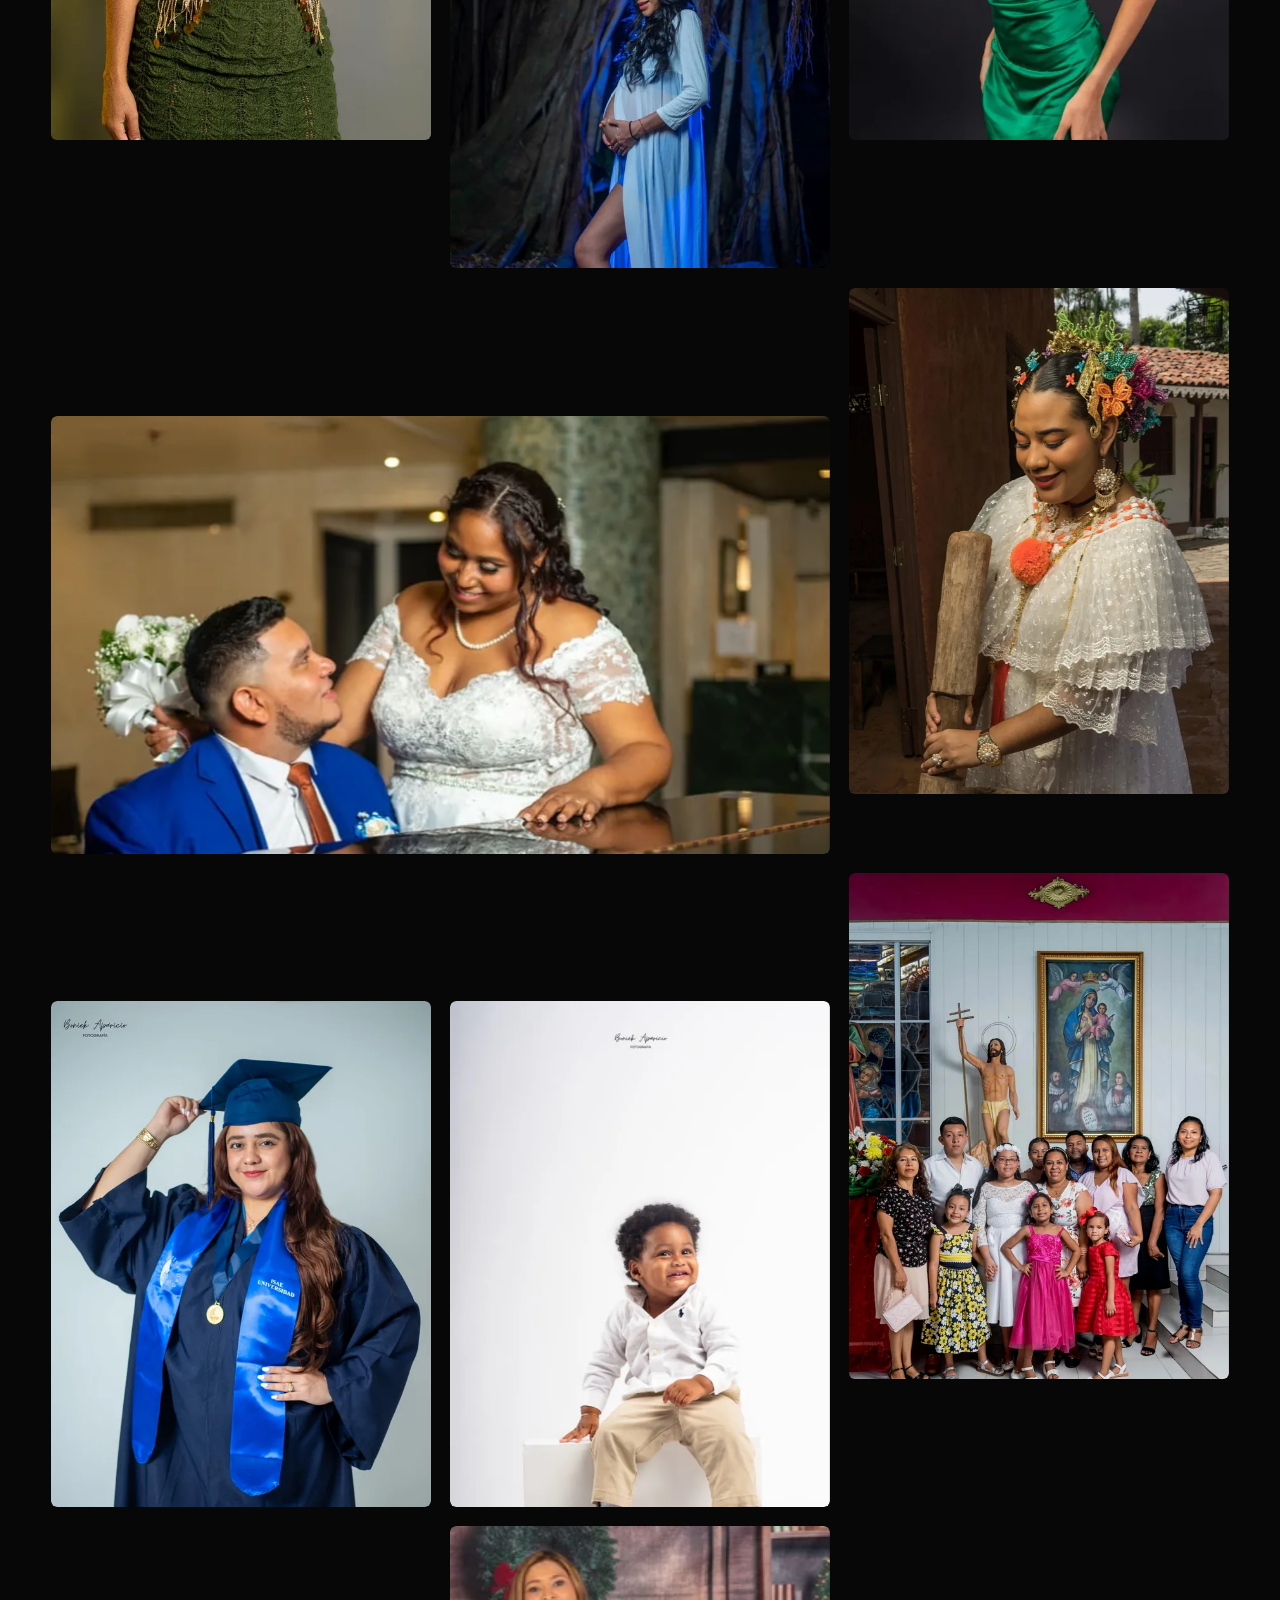
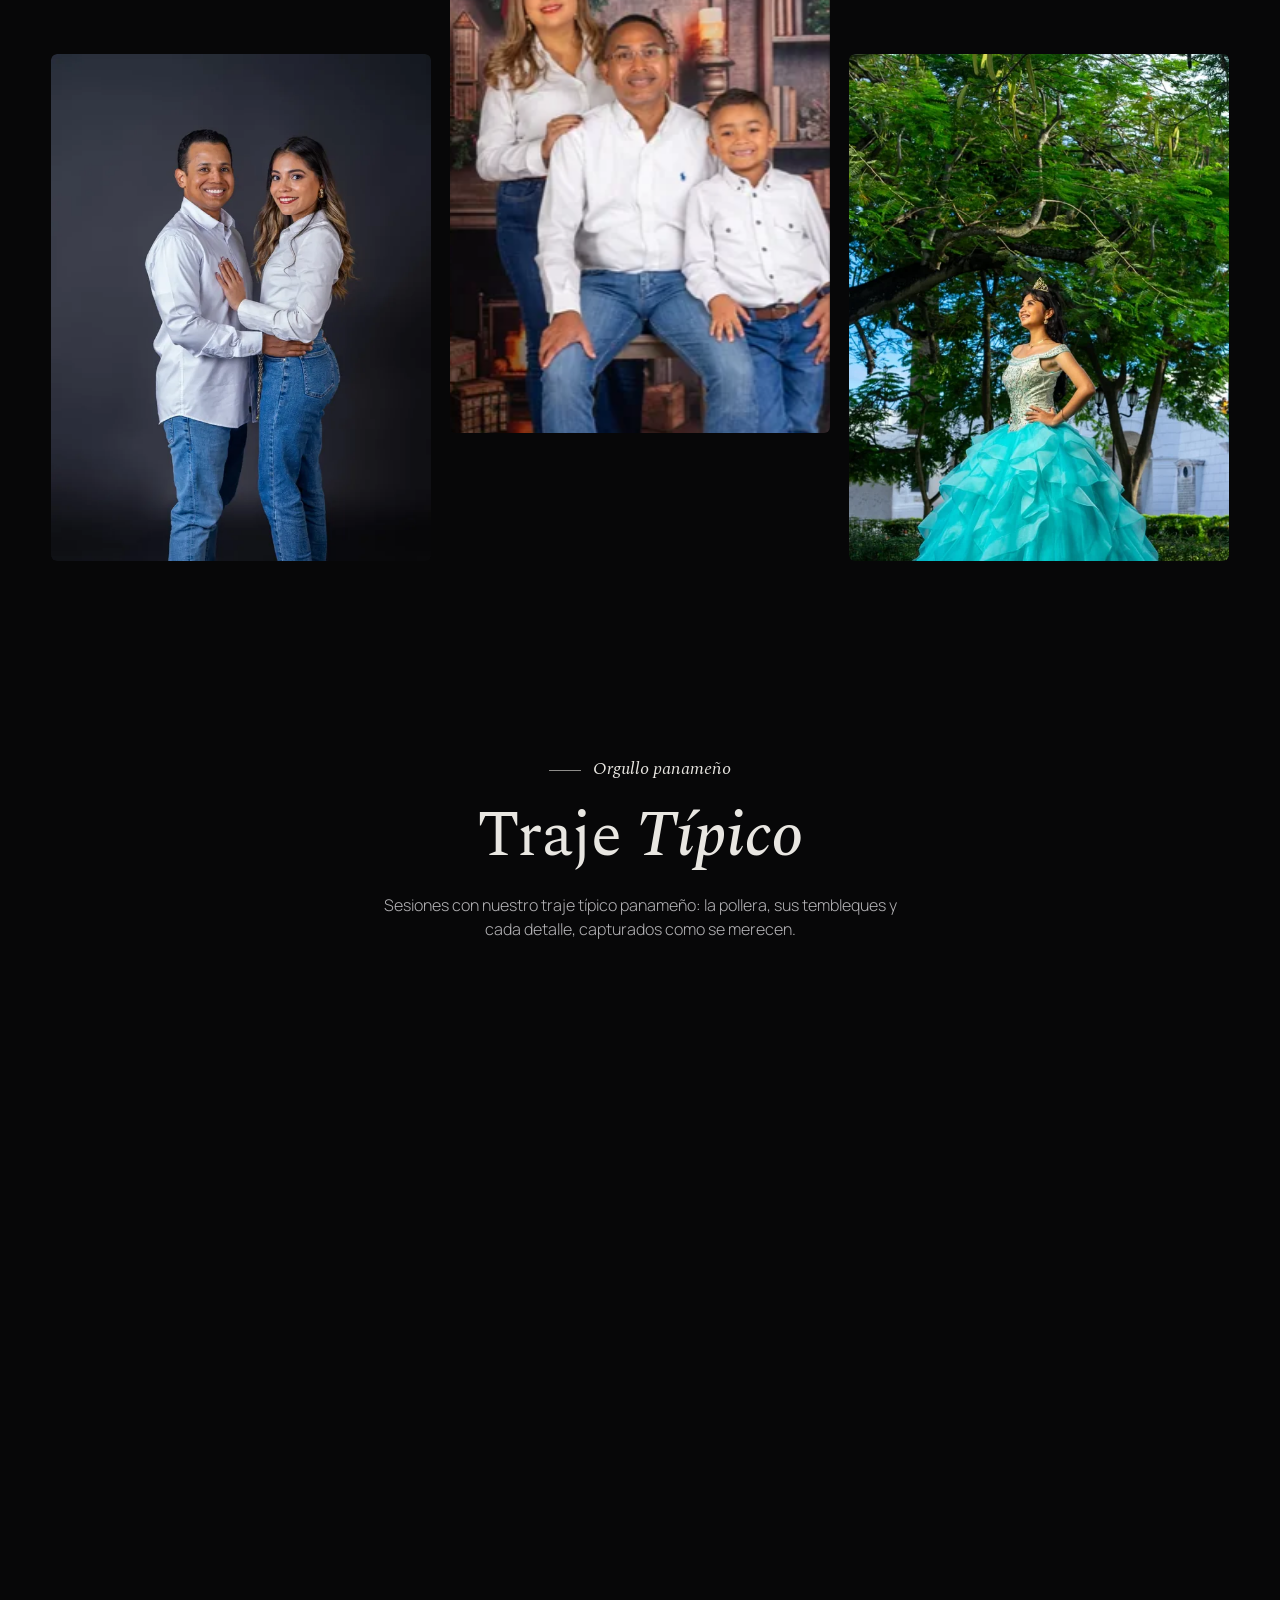
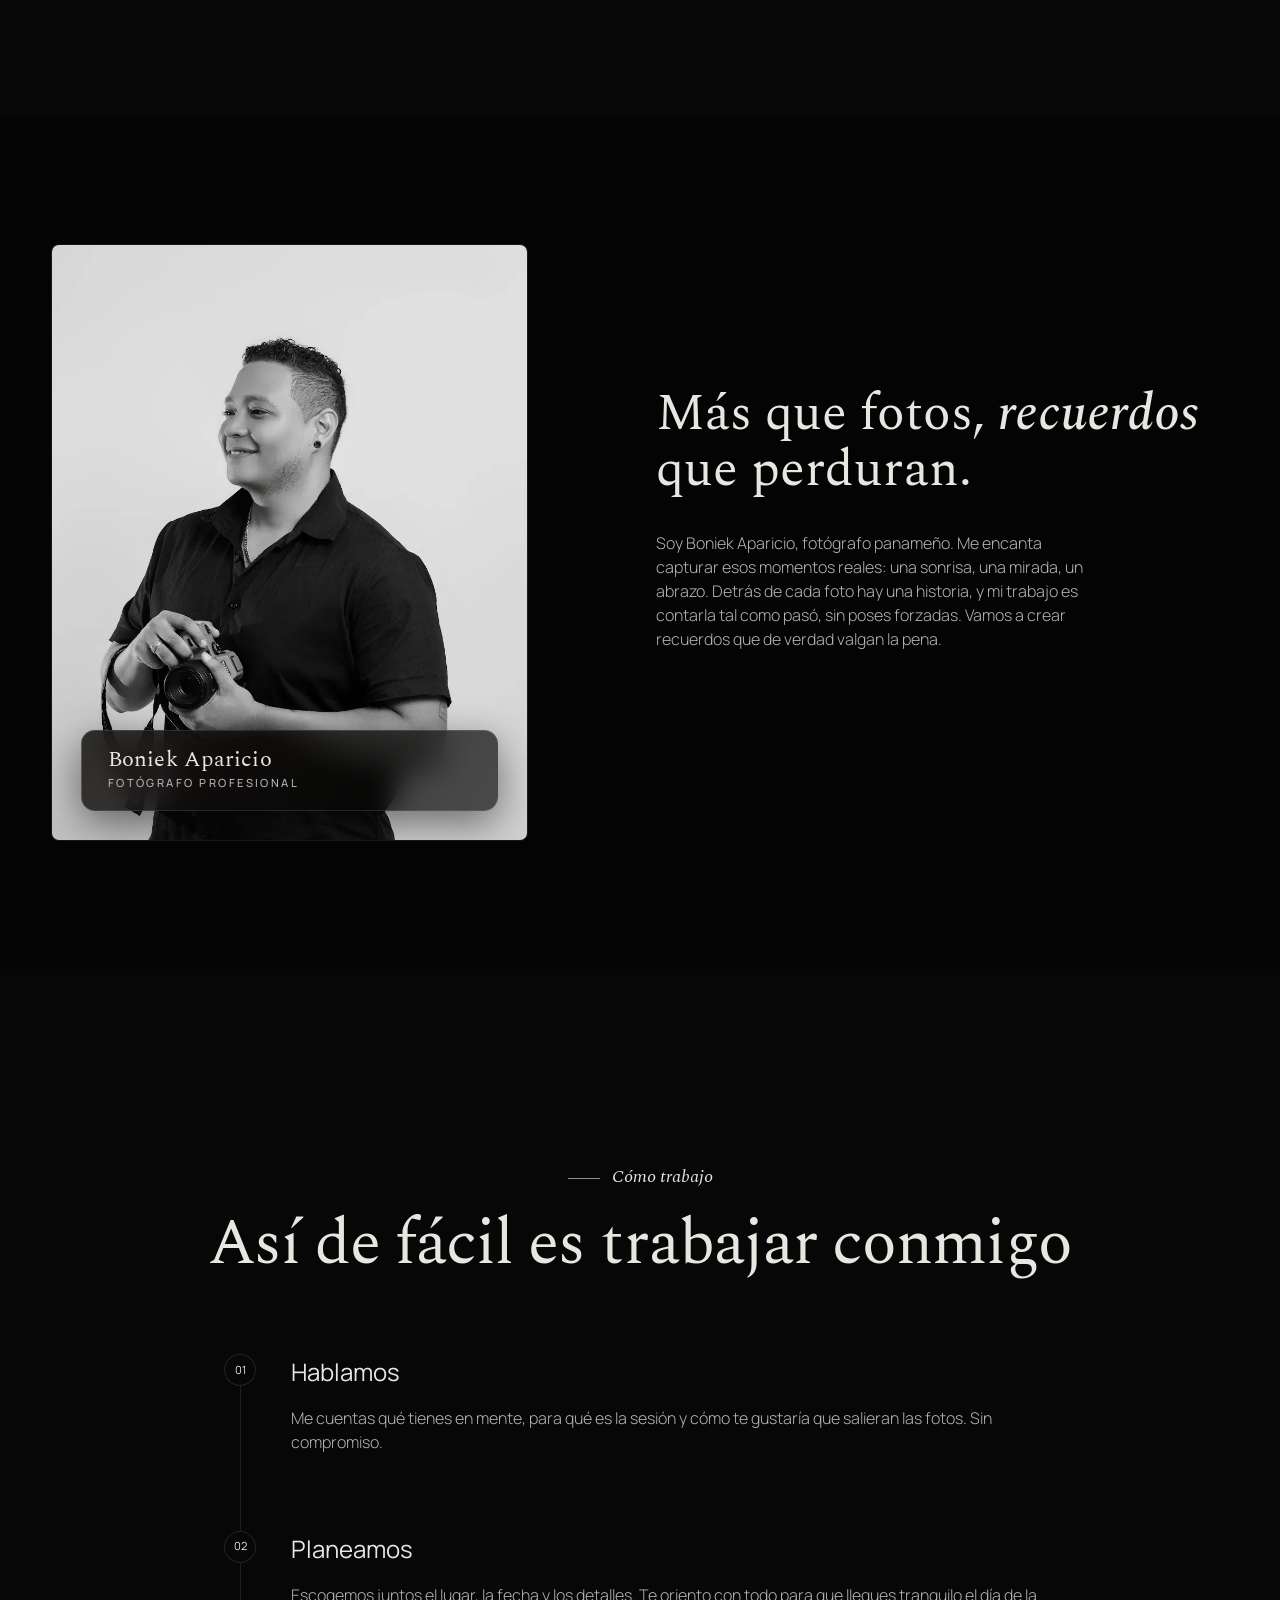
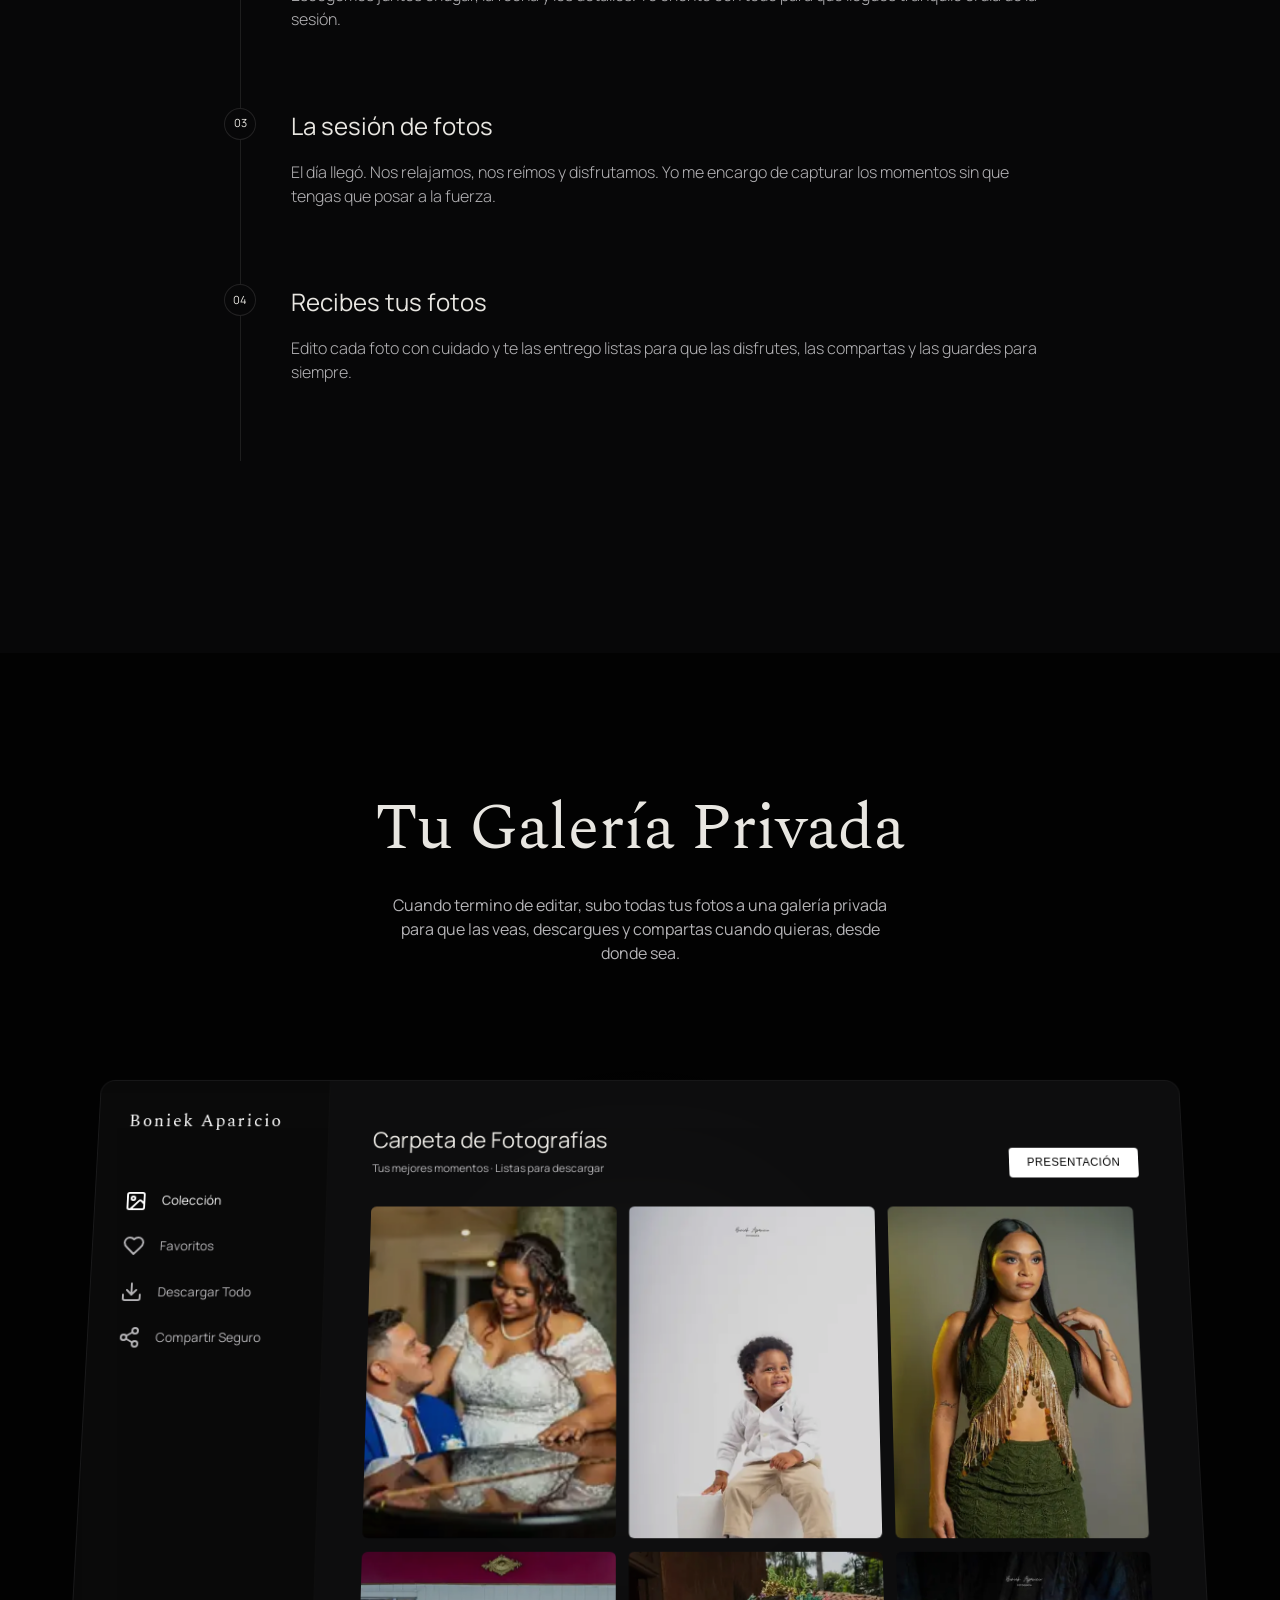
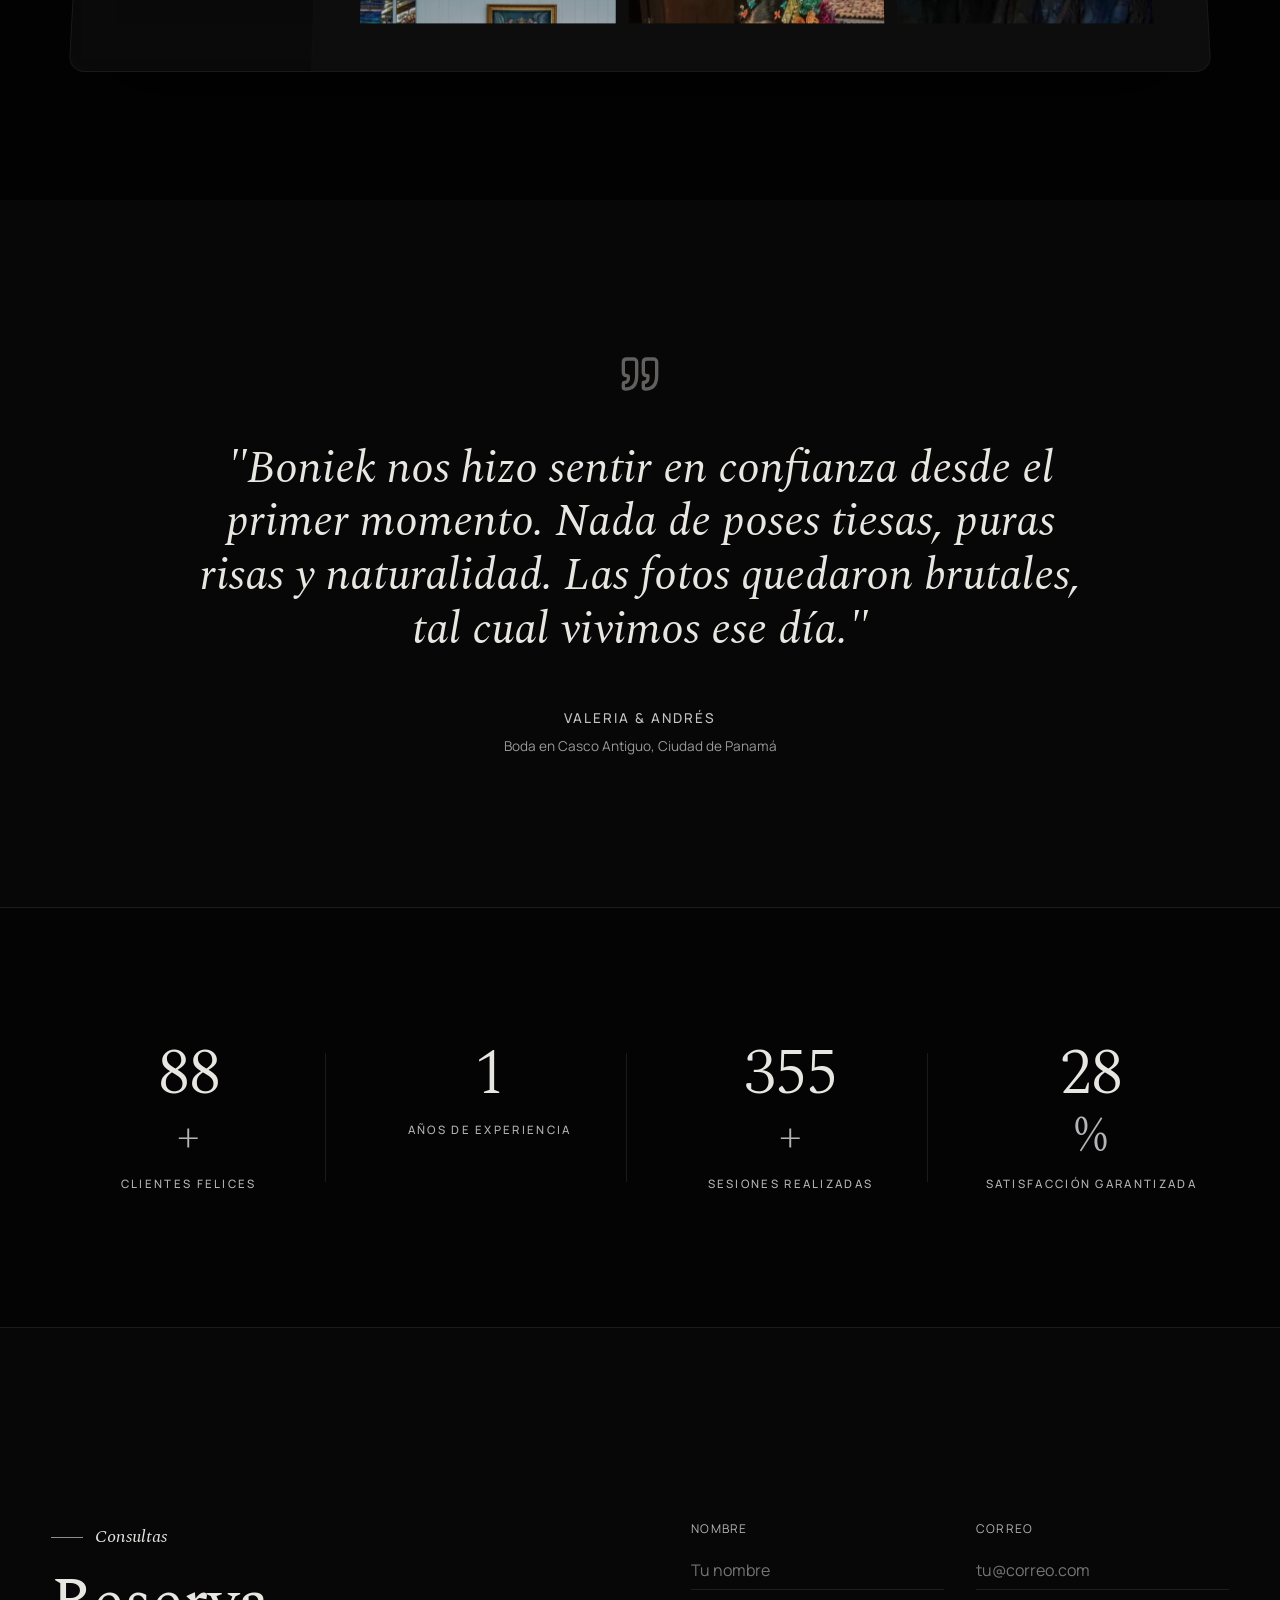
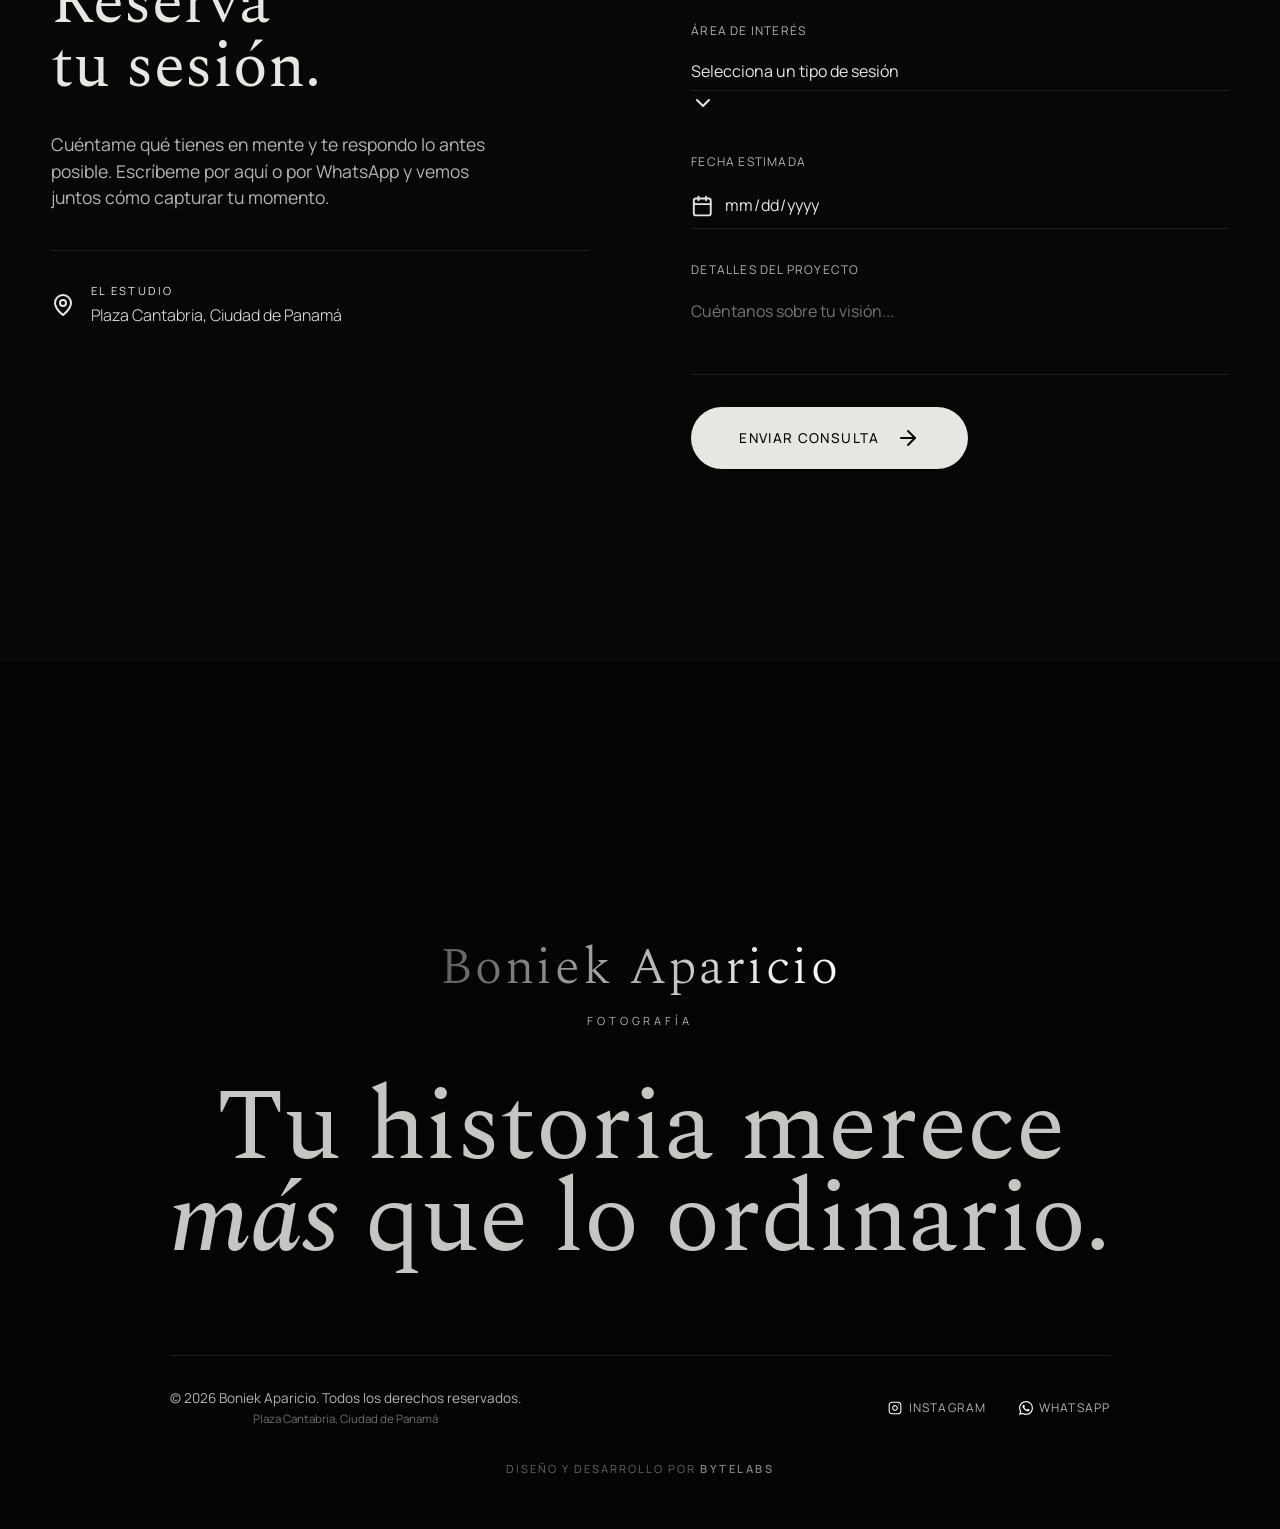
==== commit 528089b3: "SEO: favicon de 48px y 96px (múltiplos de 48 que pide Google) + favicon.ico Co-Authored-By: Claude S" ====
--- a/index.html
+++ b/index.html
@@ -23,7 +23,8 @@
     <meta name="twitter:image" content="https://boniekapariciophotos.com/images/foto-hero.jpg">
     <meta name="theme-color" content="#070708">
     <link rel="canonical" href="https://boniekapariciophotos.com/">
-    <link rel="icon" type="image/png" href="./images/favicon.png">
+    <link rel="icon" href="/favicon.ico" sizes="48x48">
+    <link rel="icon" type="image/png" sizes="96x96" href="/images/favicon-96.png">
     <link rel="apple-touch-icon" href="./images/apple-touch-icon.png">
     <script type="application/ld+json">
     {
@@ -378,12 +379,6 @@
                     </a>
                 </div>
             </div>
-            <nav class="footer-services" aria-label="Servicios" style="display:flex;flex-wrap:wrap;gap:1.2rem;margin:1.5rem 0;font-size:.85rem;opacity:.8">
-                <a href="/bodas-panama/">Fotógrafo de bodas</a>
-                <a href="/maternidad-panama/">Sesión de maternidad</a>
-                <a href="/traje-tipico-panama/">Sesión con traje típico</a>
-                <a href="/retratos-familias-panama/">Retratos y familias</a>
-            </nav>
             <p class="footer-credit" data-i18n="footer_credit">Diseño y desarrollo por <strong>Bytelabs</strong></p>
         </div>
     </footer>
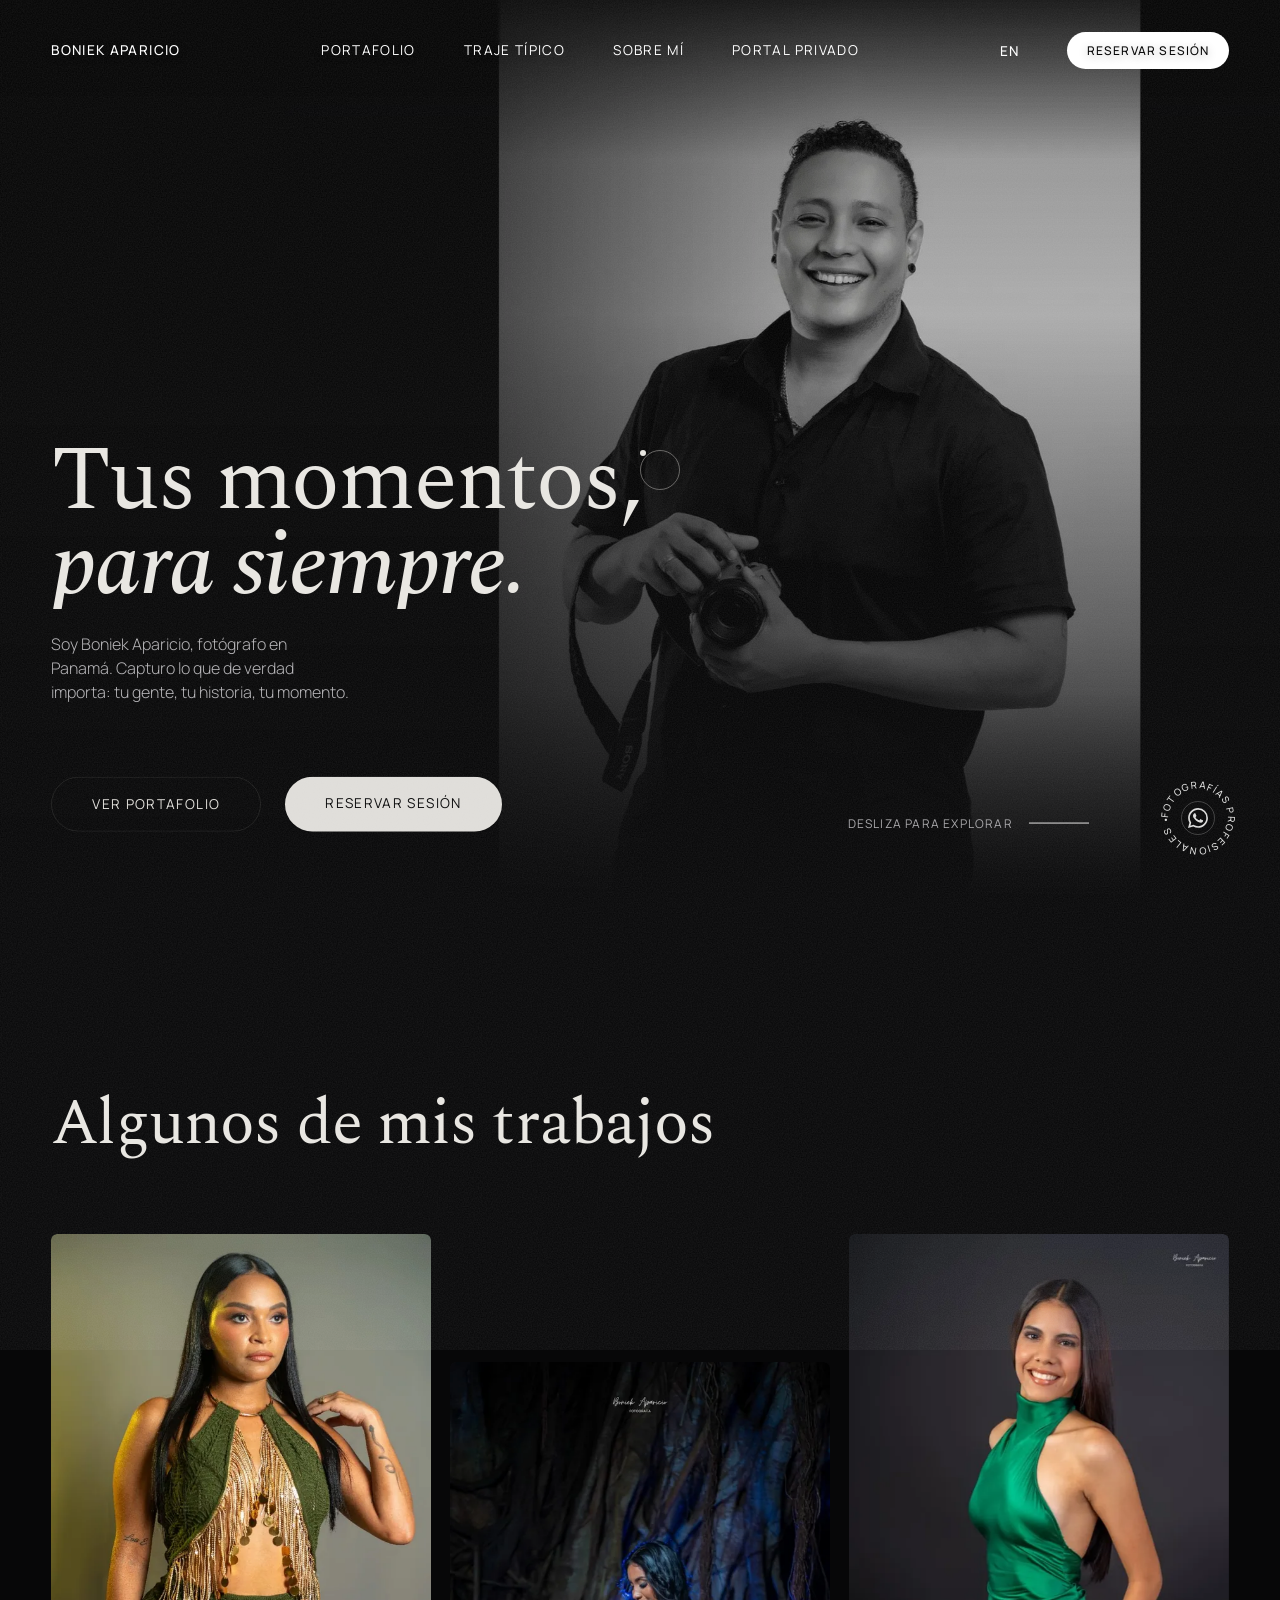
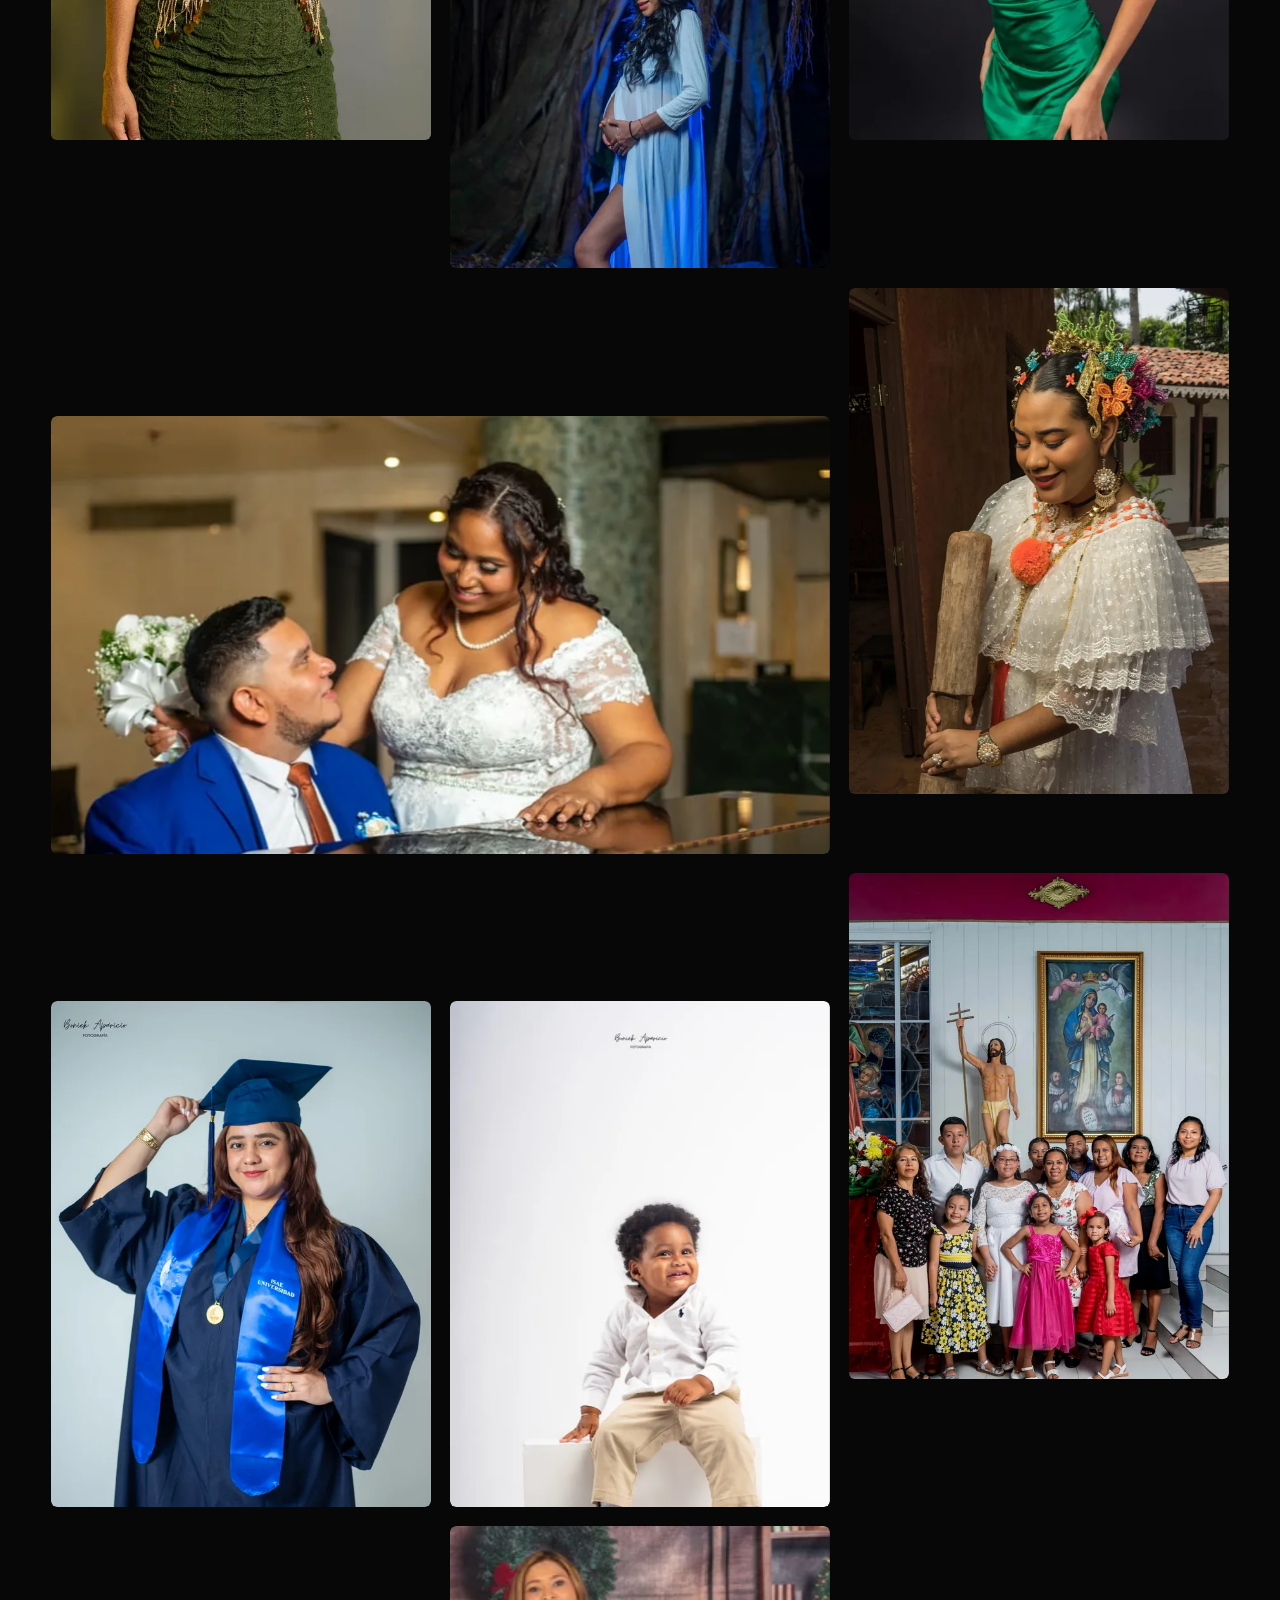
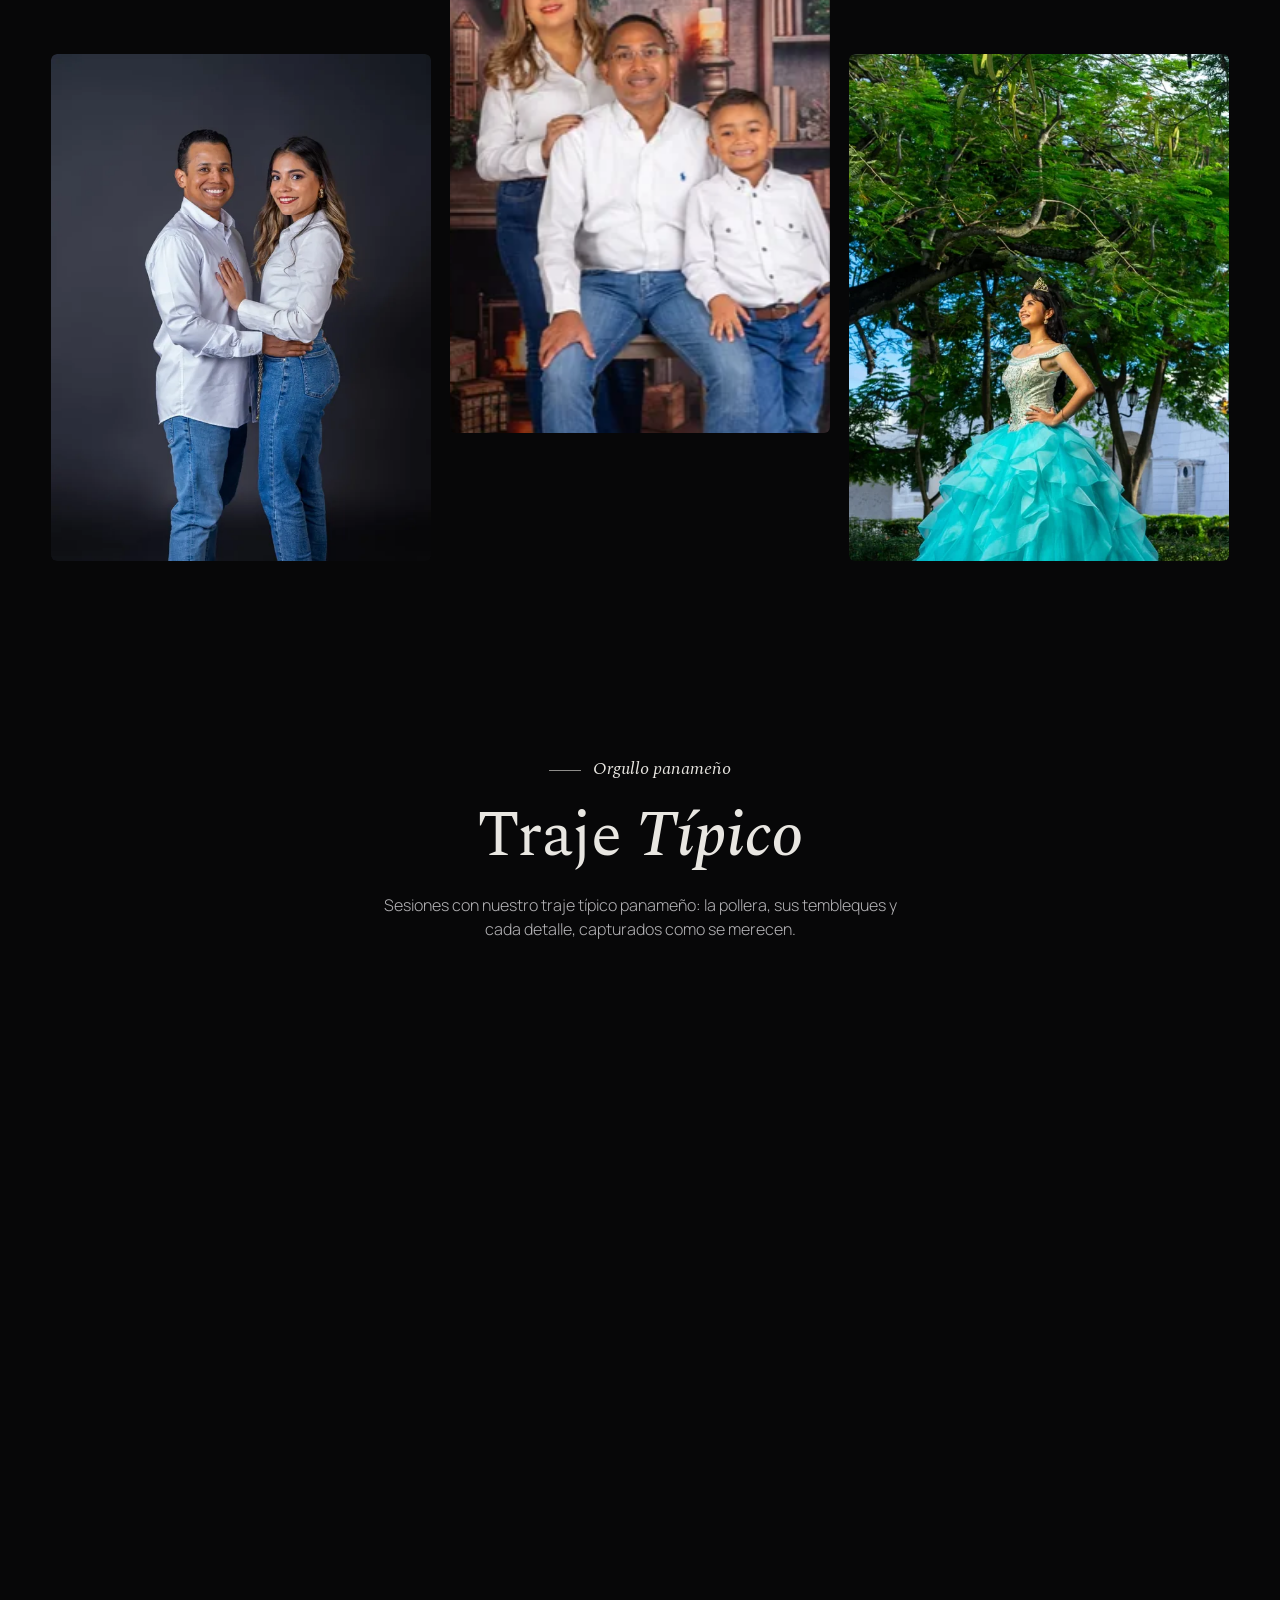
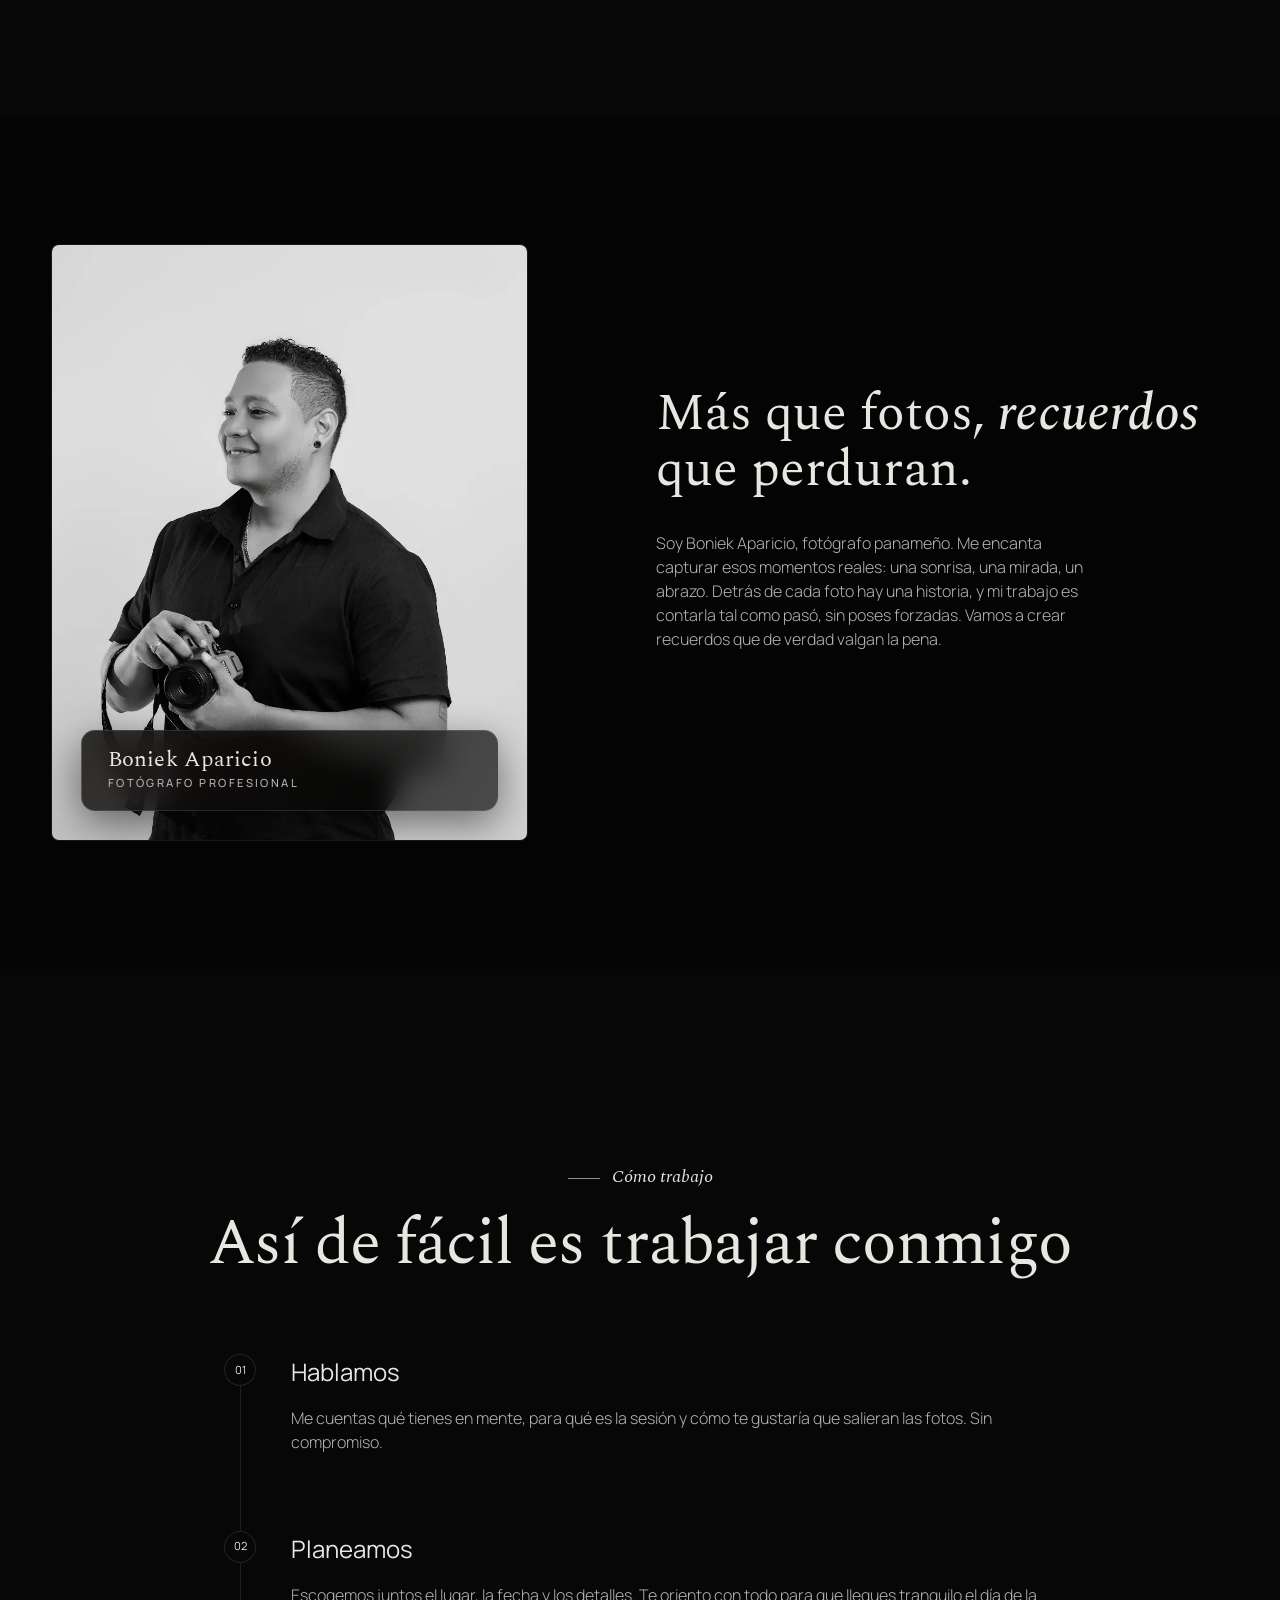
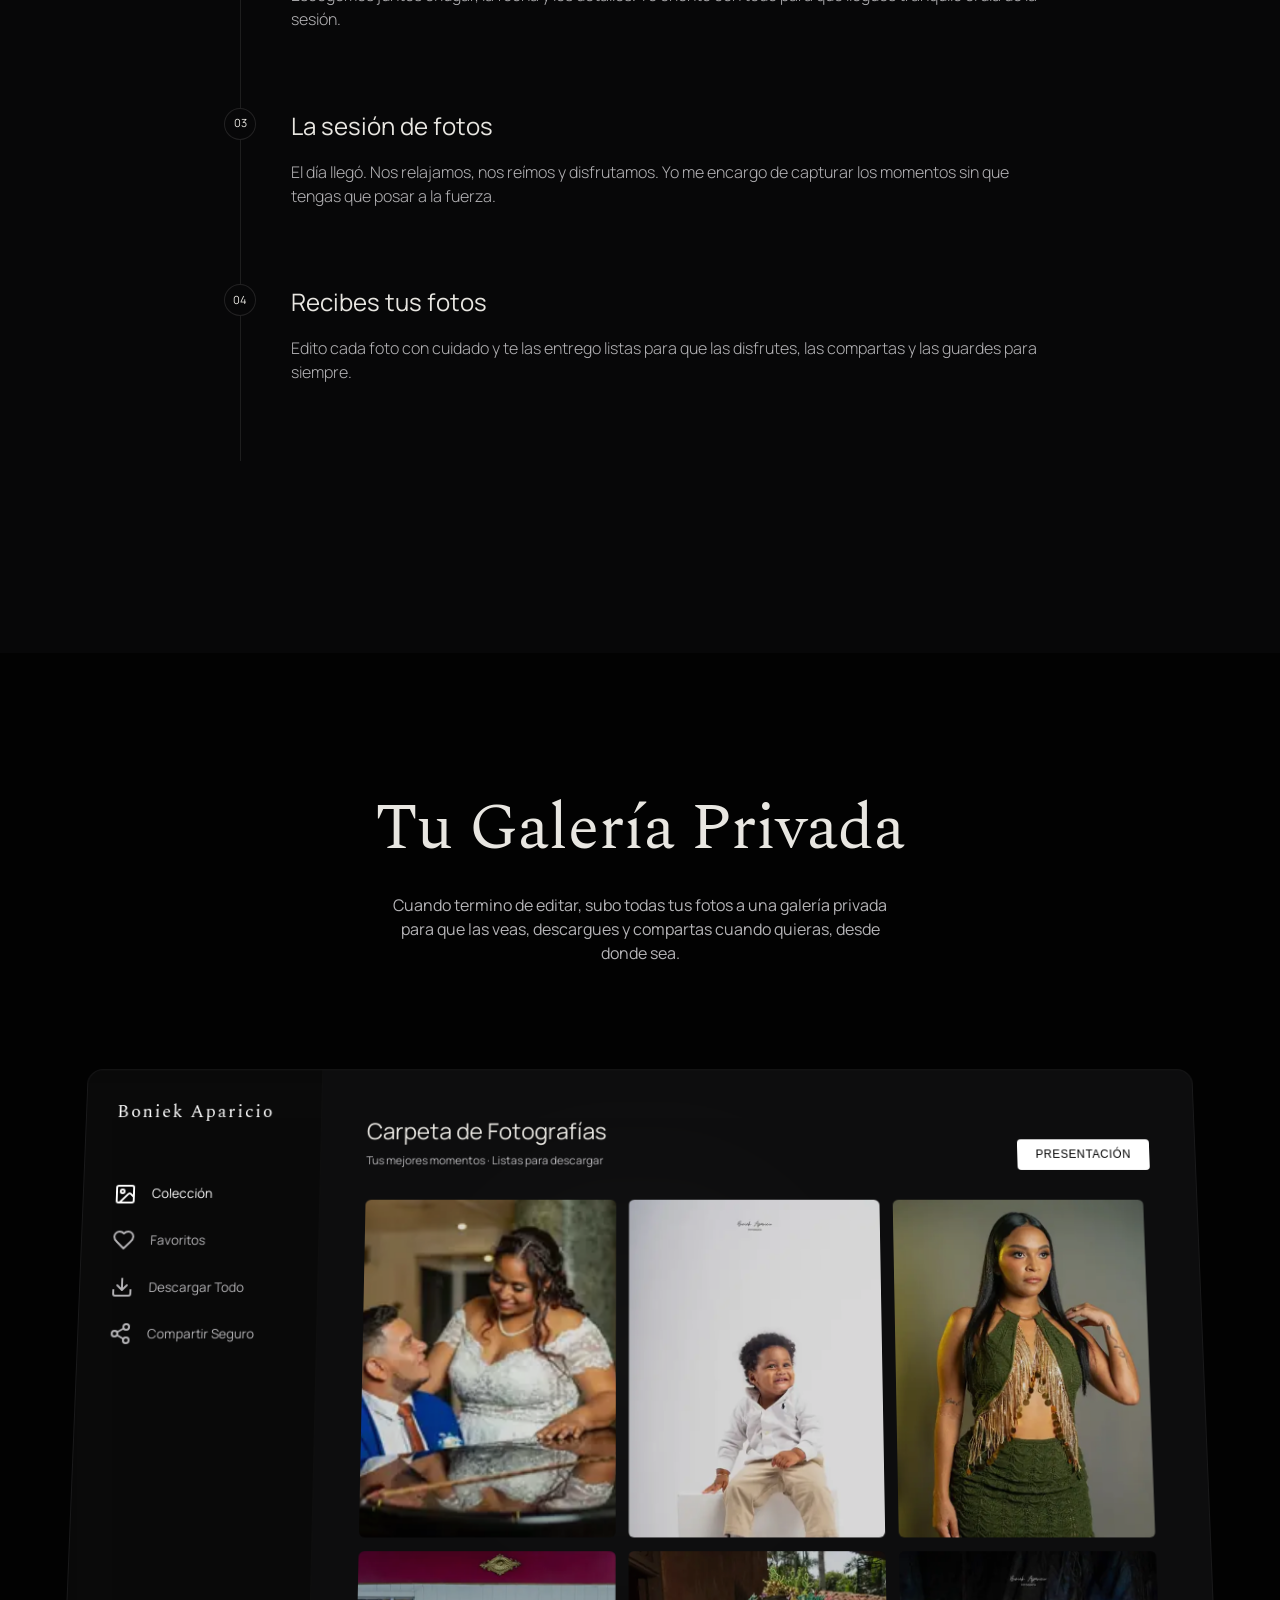
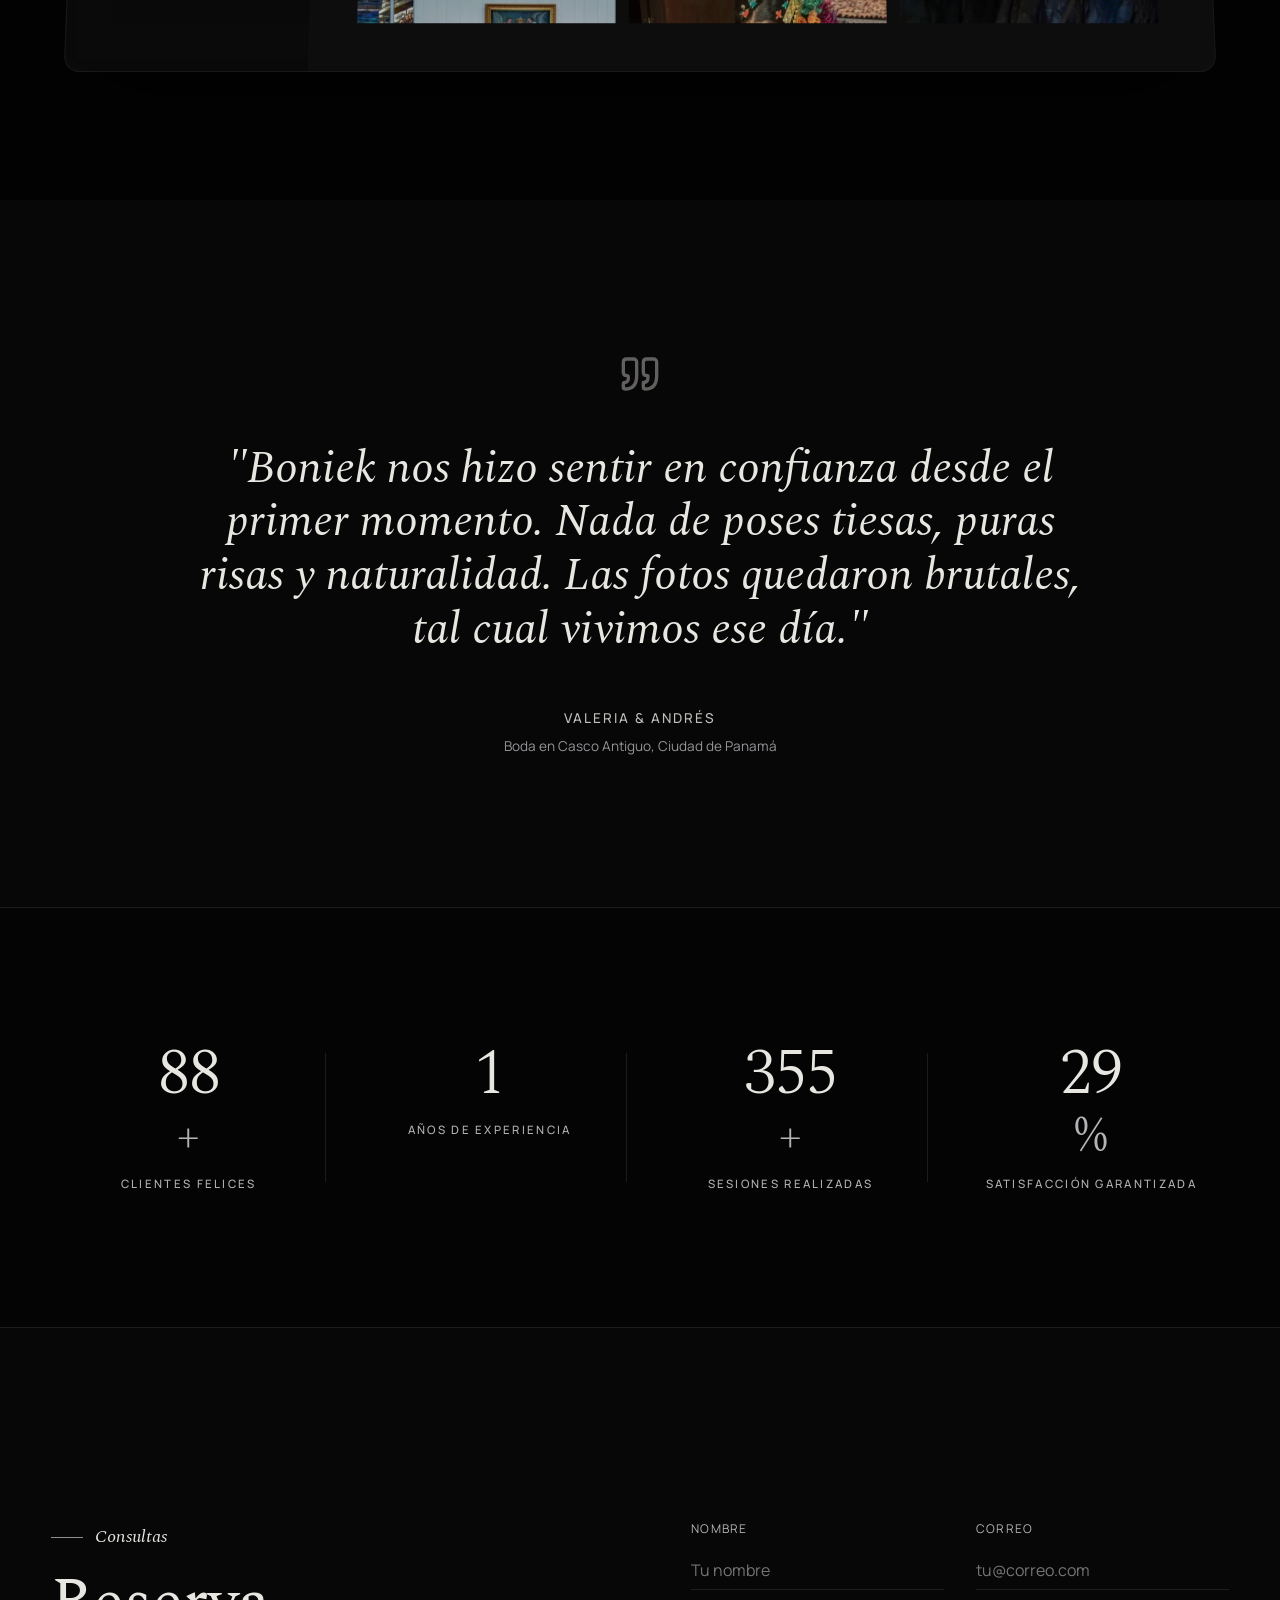
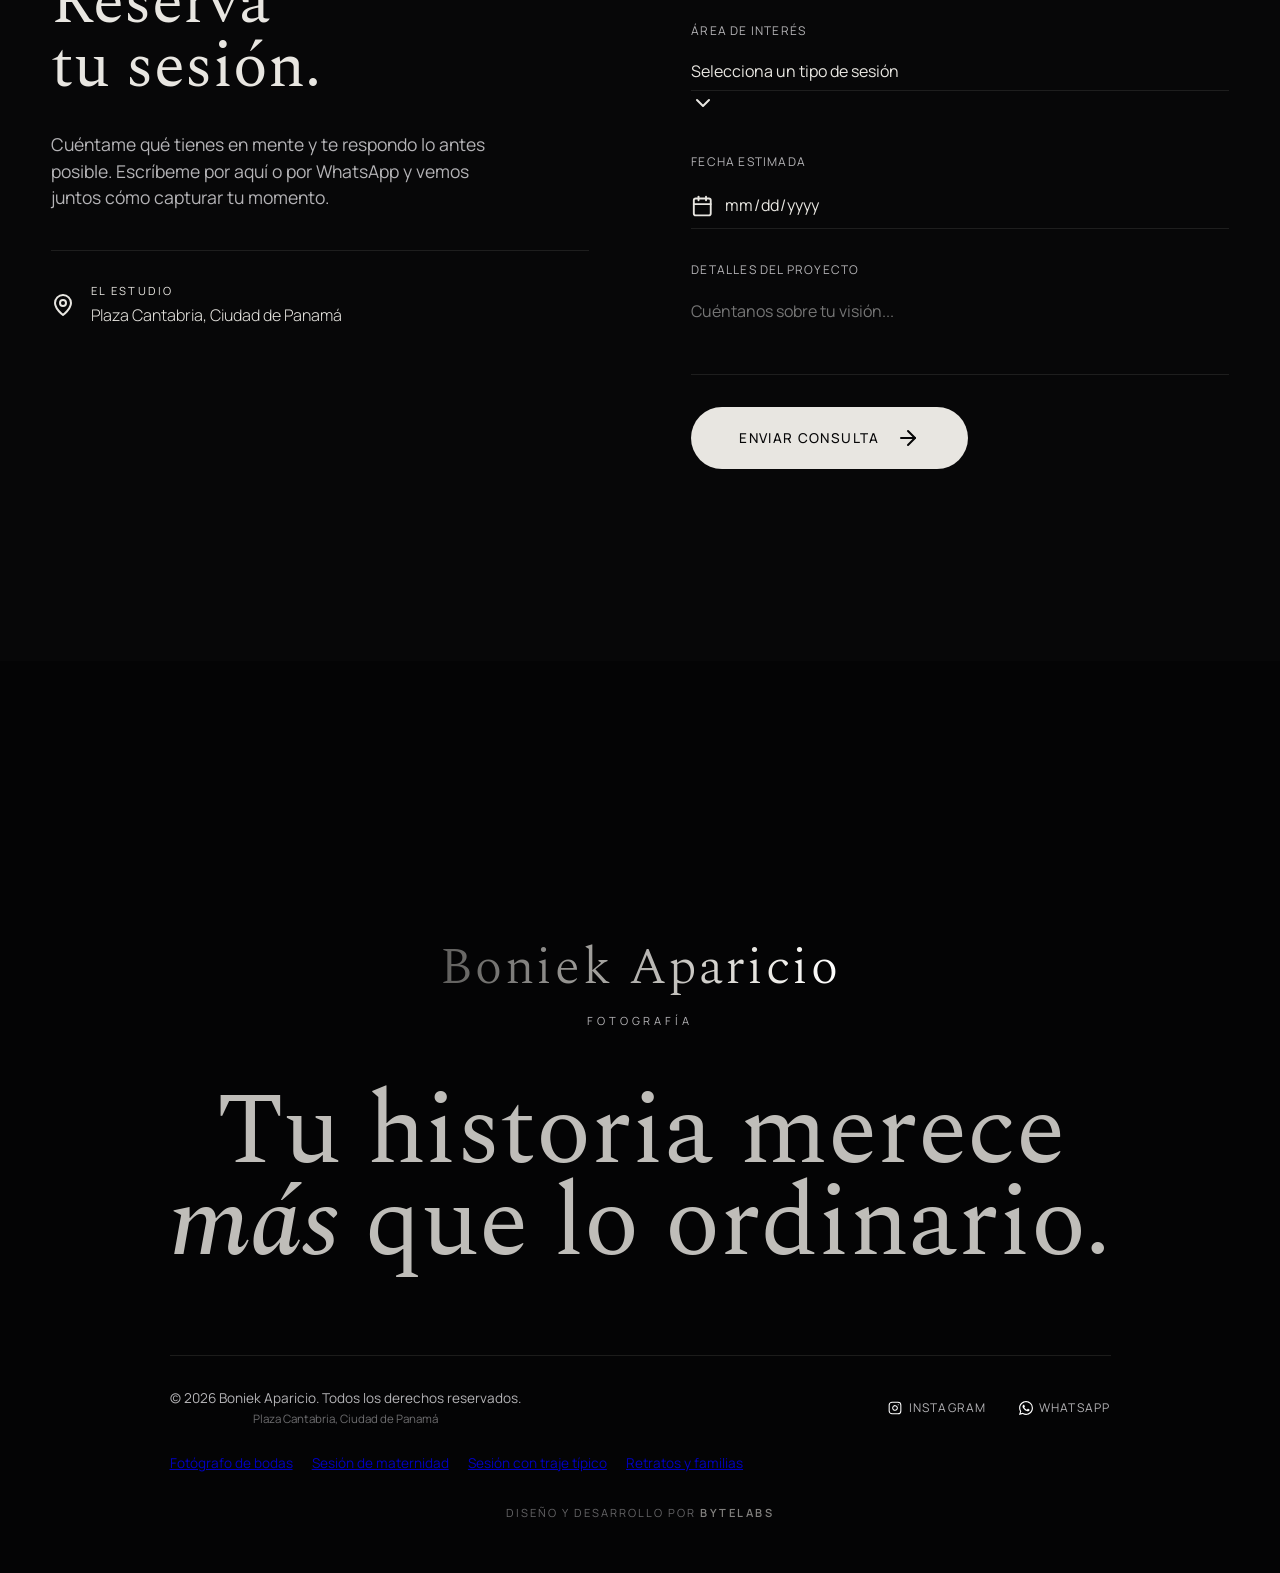
==== commit 116a19d0: "Merge main (favicon)" ====
--- a/index.html
+++ b/index.html
@@ -379,6 +379,12 @@
                     </a>
                 </div>
             </div>
+            <nav class="footer-services" aria-label="Servicios" style="display:flex;flex-wrap:wrap;gap:1.2rem;margin:1.5rem 0;font-size:.85rem;opacity:.8">
+                <a href="/bodas-panama/">Fotógrafo de bodas</a>
+                <a href="/maternidad-panama/">Sesión de maternidad</a>
+                <a href="/traje-tipico-panama/">Sesión con traje típico</a>
+                <a href="/retratos-familias-panama/">Retratos y familias</a>
+            </nav>
             <p class="footer-credit" data-i18n="footer_credit">Diseño y desarrollo por <strong>Bytelabs</strong></p>
         </div>
     </footer>
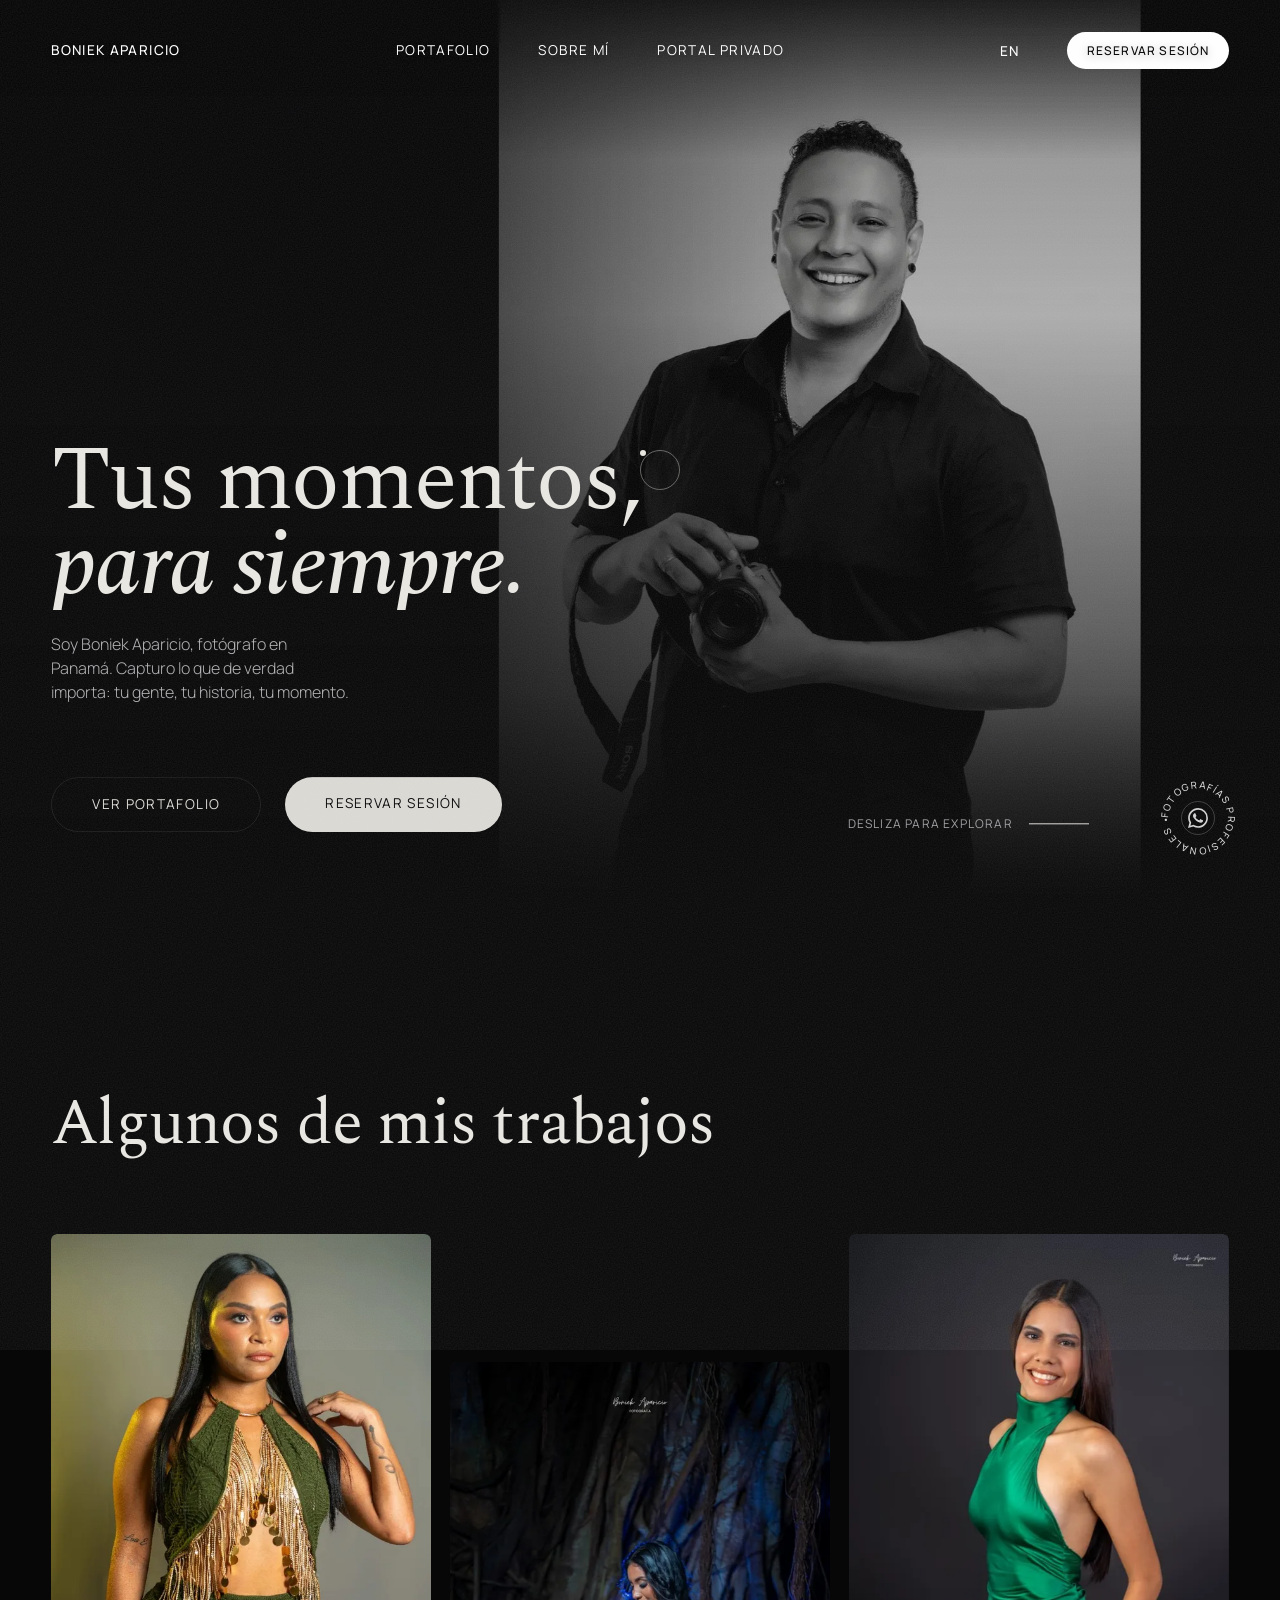
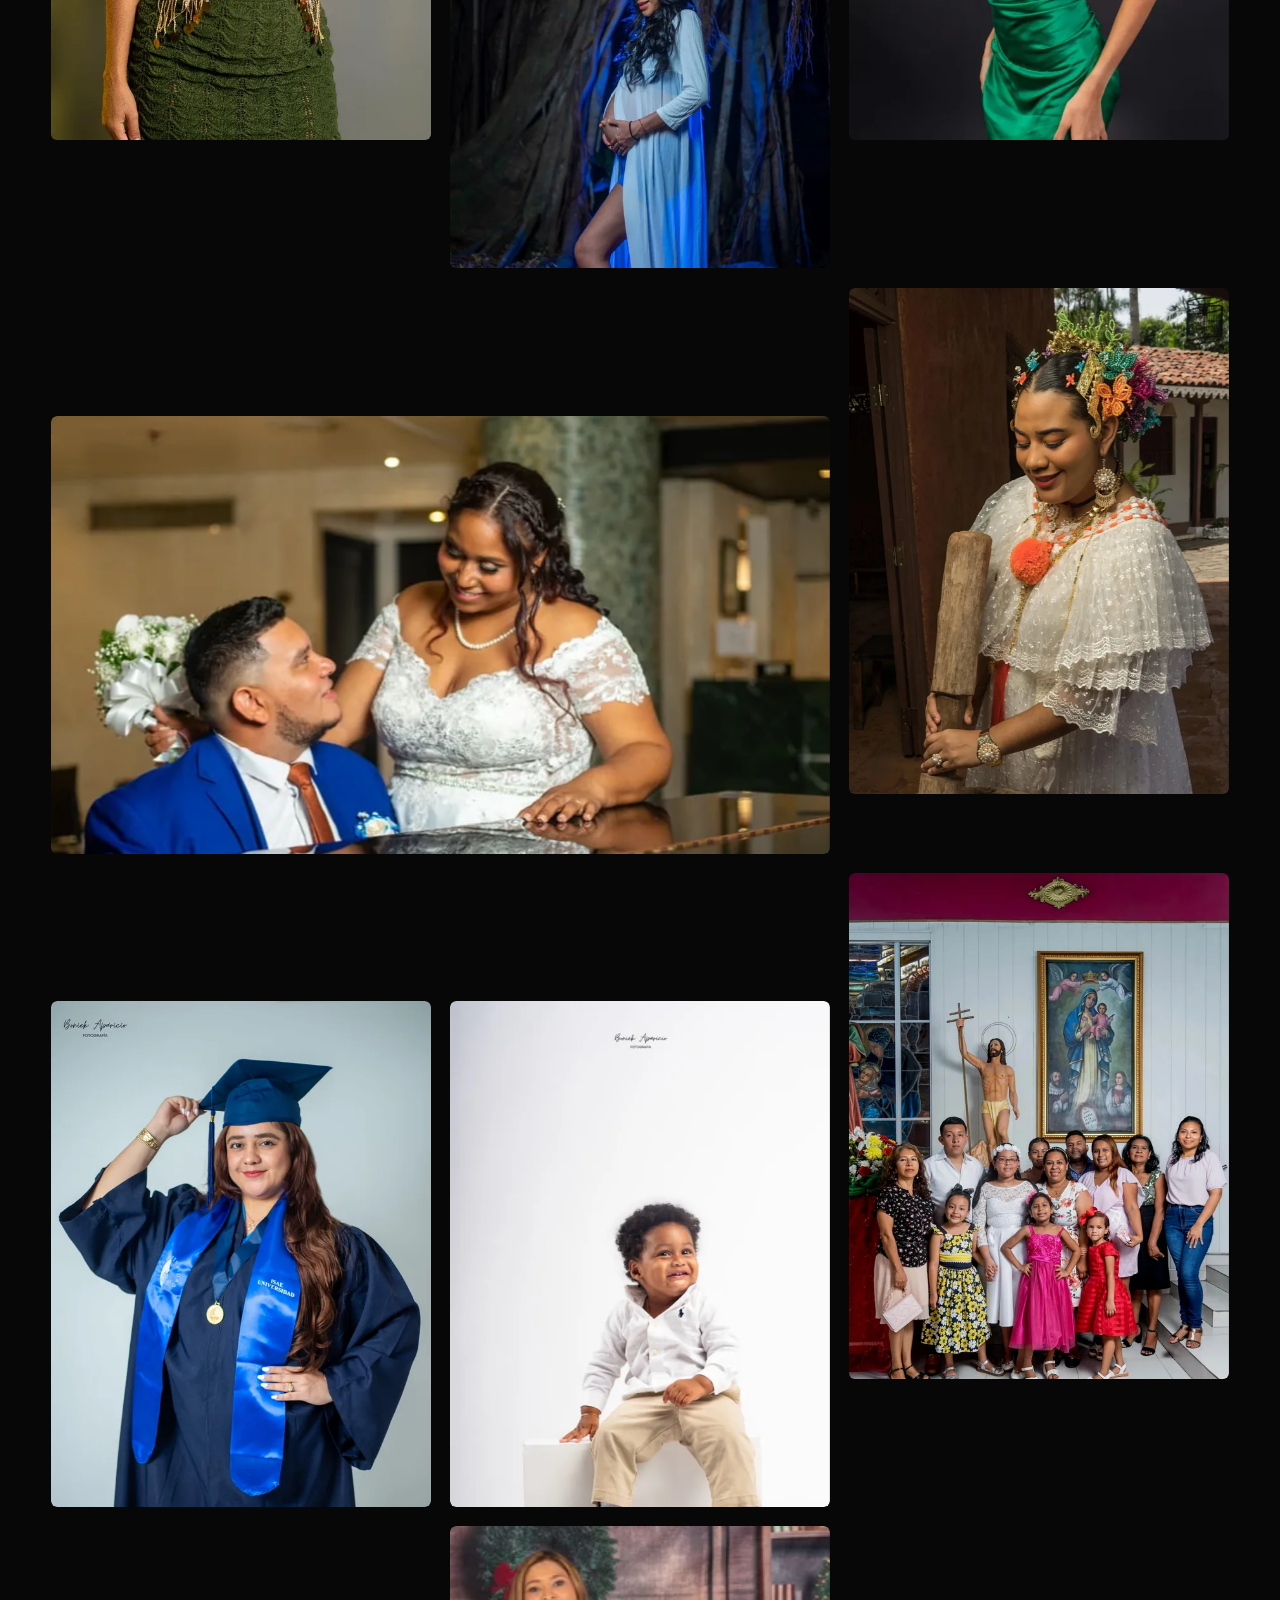
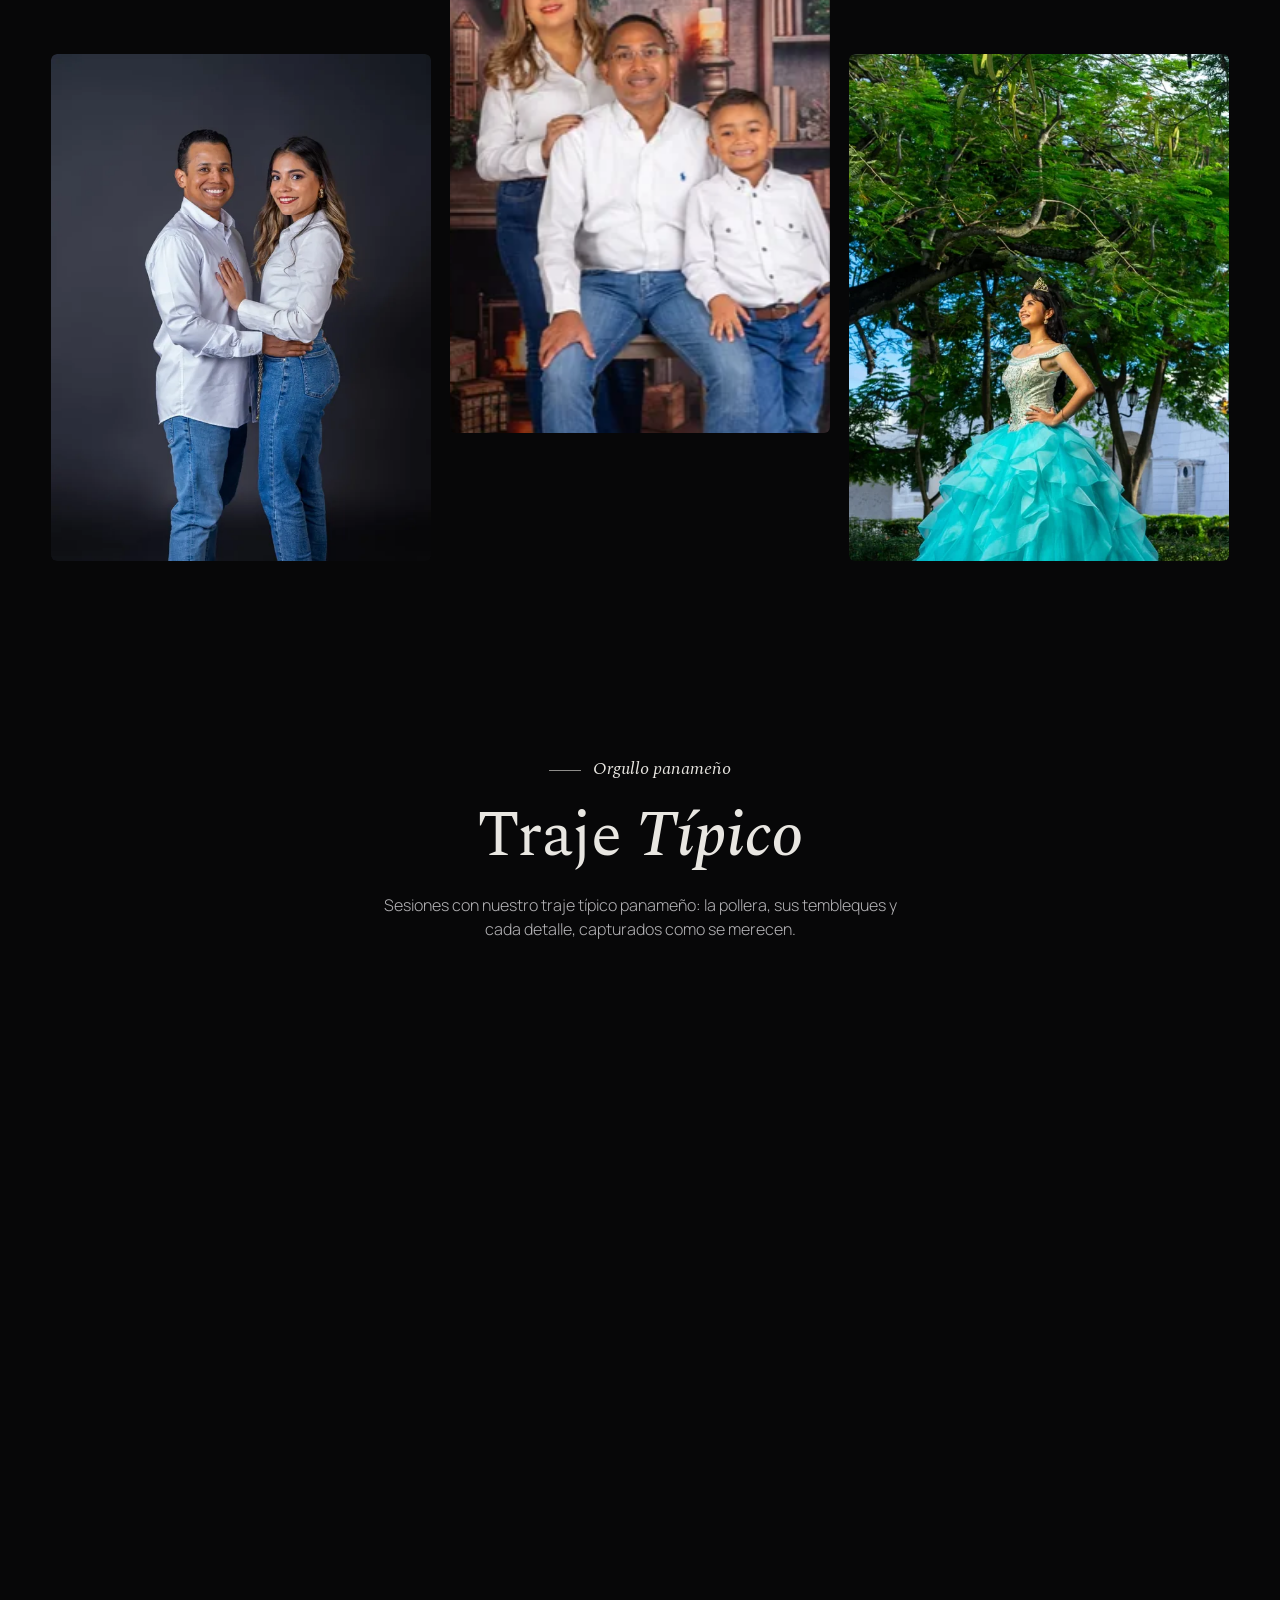
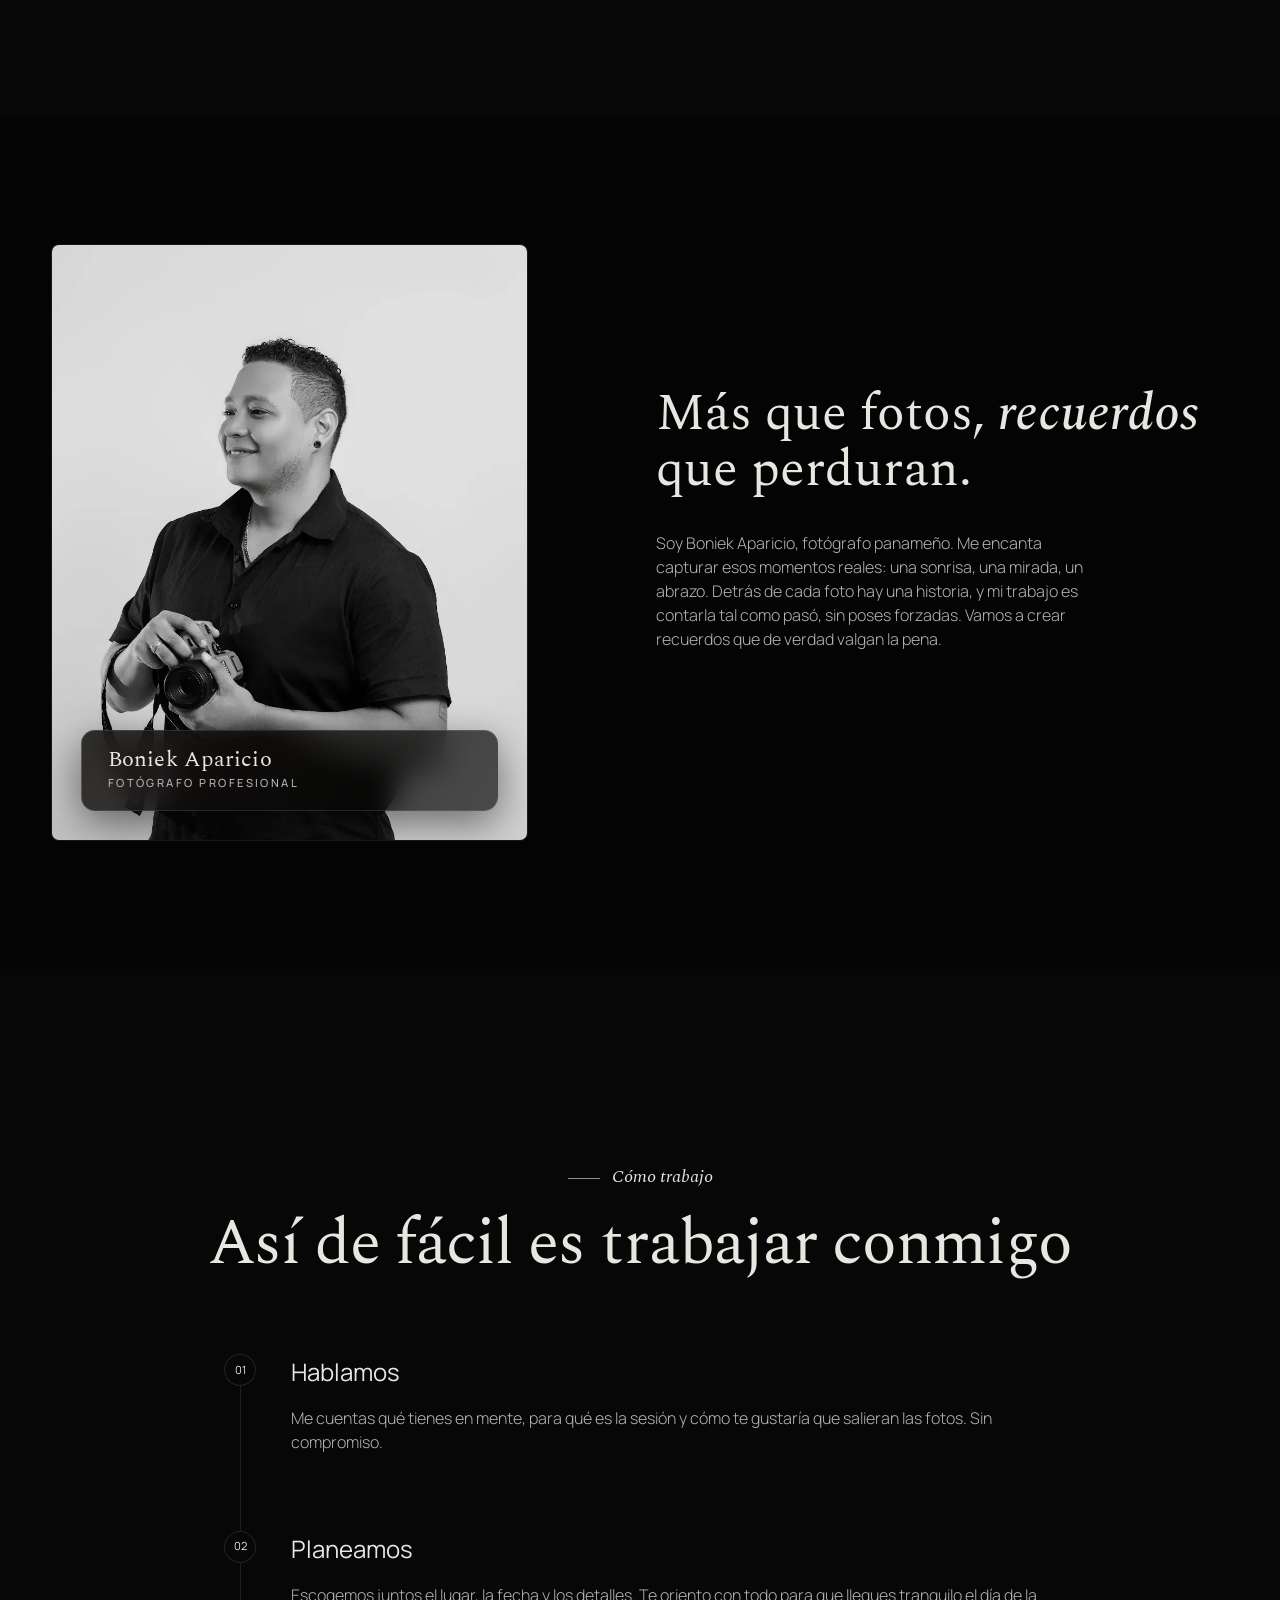
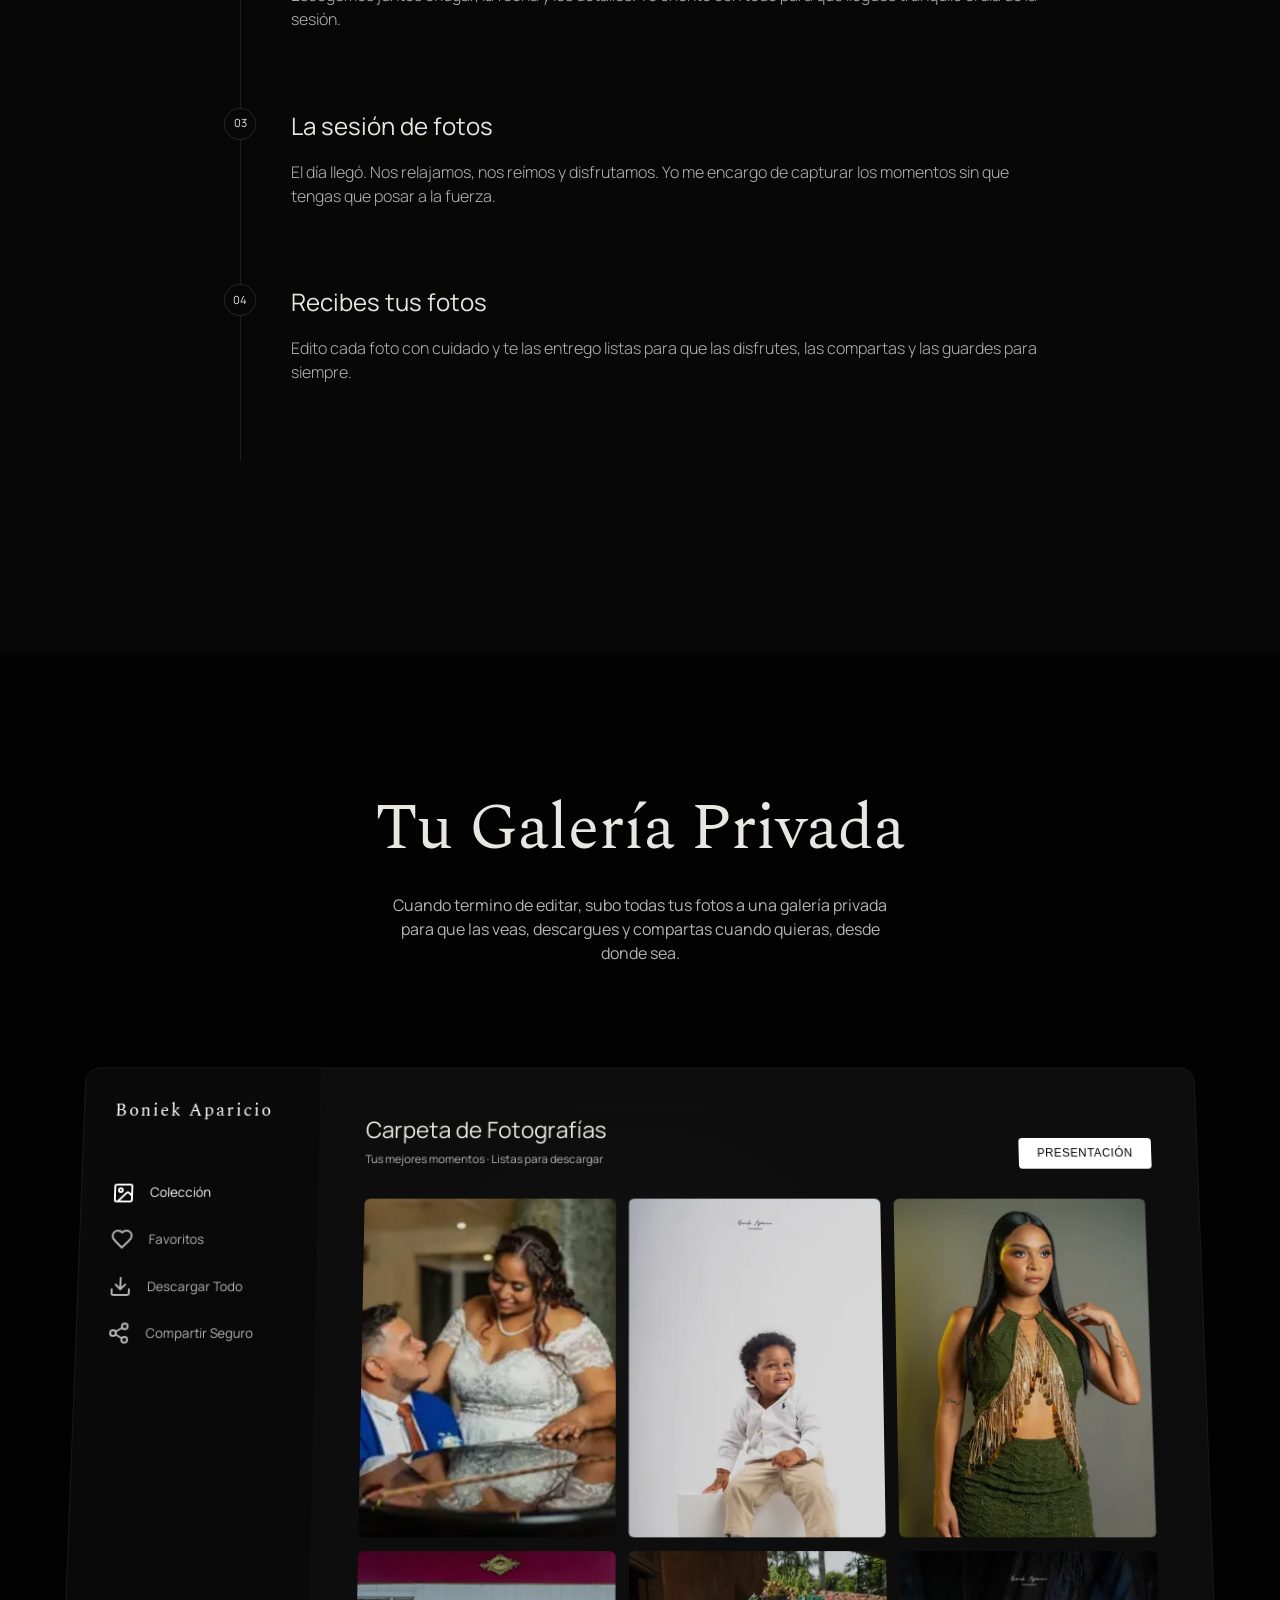
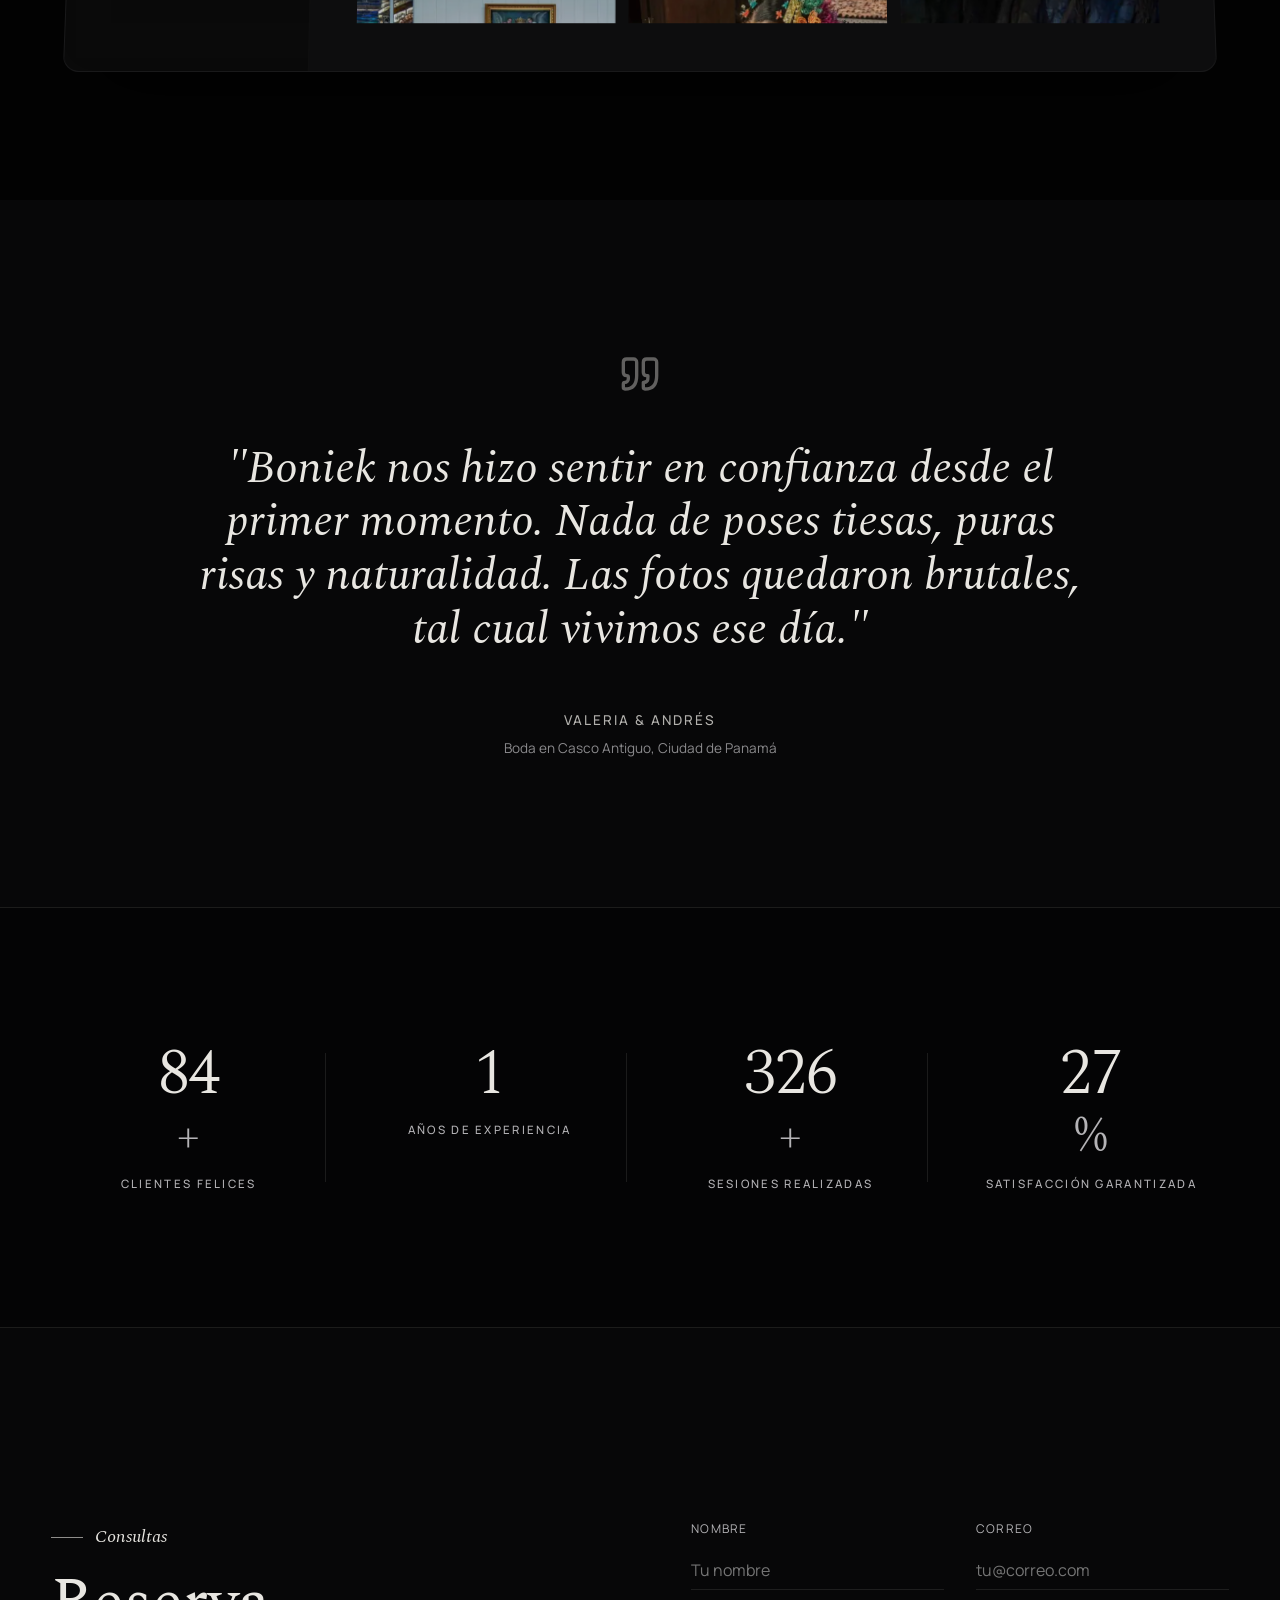
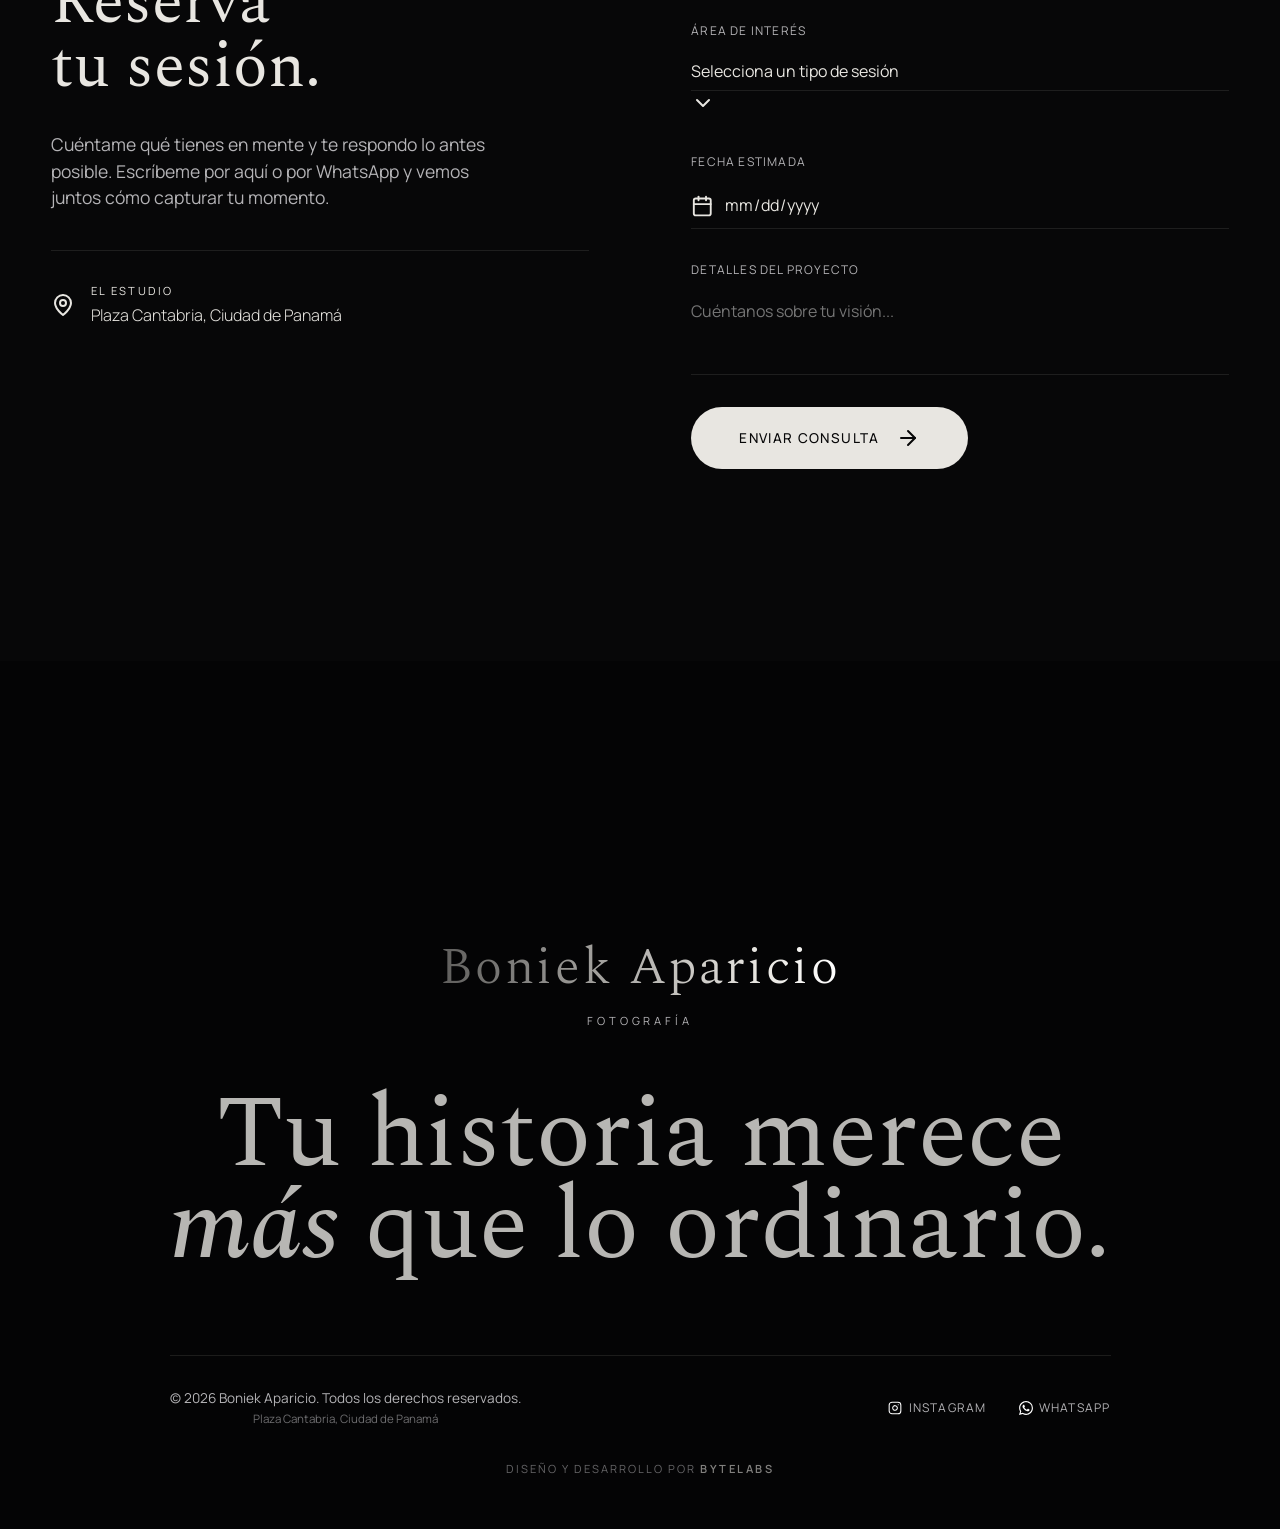
==== commit 3ad2d7c3: "Quitar Traje Típico del menú del header Co-Authored-By: Claude Opus 5.5 <noreply@anthropic.com>" ====
--- a/index.html
+++ b/index.html
@@ -87,7 +87,6 @@
         <div class="nav-brand magnetic" data-strength="20" data-i18n="brand">Boniek Aparicio</div>
         <div class="nav-links">
             <a href="#work" class="magnetic" data-strength="15" data-i18n="portfolio">Portafolio</a>
-            <a href="#traje-tipico" class="magnetic" data-strength="15" data-i18n="nav_pollera">Traje Típico</a>
             <a href="#about" class="magnetic" data-strength="15" data-i18n="studio">Sobre mí</a>
             <a href="#portal" class="magnetic" data-strength="15" data-i18n="portal">Portal Privado</a>
         </div>
@@ -379,12 +378,6 @@
                     </a>
                 </div>
             </div>
-            <nav class="footer-services" aria-label="Servicios" style="display:flex;flex-wrap:wrap;gap:1.2rem;margin:1.5rem 0;font-size:.85rem;opacity:.8">
-                <a href="/bodas-panama/">Fotógrafo de bodas</a>
-                <a href="/maternidad-panama/">Sesión de maternidad</a>
-                <a href="/traje-tipico-panama/">Sesión con traje típico</a>
-                <a href="/retratos-familias-panama/">Retratos y familias</a>
-            </nav>
             <p class="footer-credit" data-i18n="footer_credit">Diseño y desarrollo por <strong>Bytelabs</strong></p>
         </div>
     </footer>
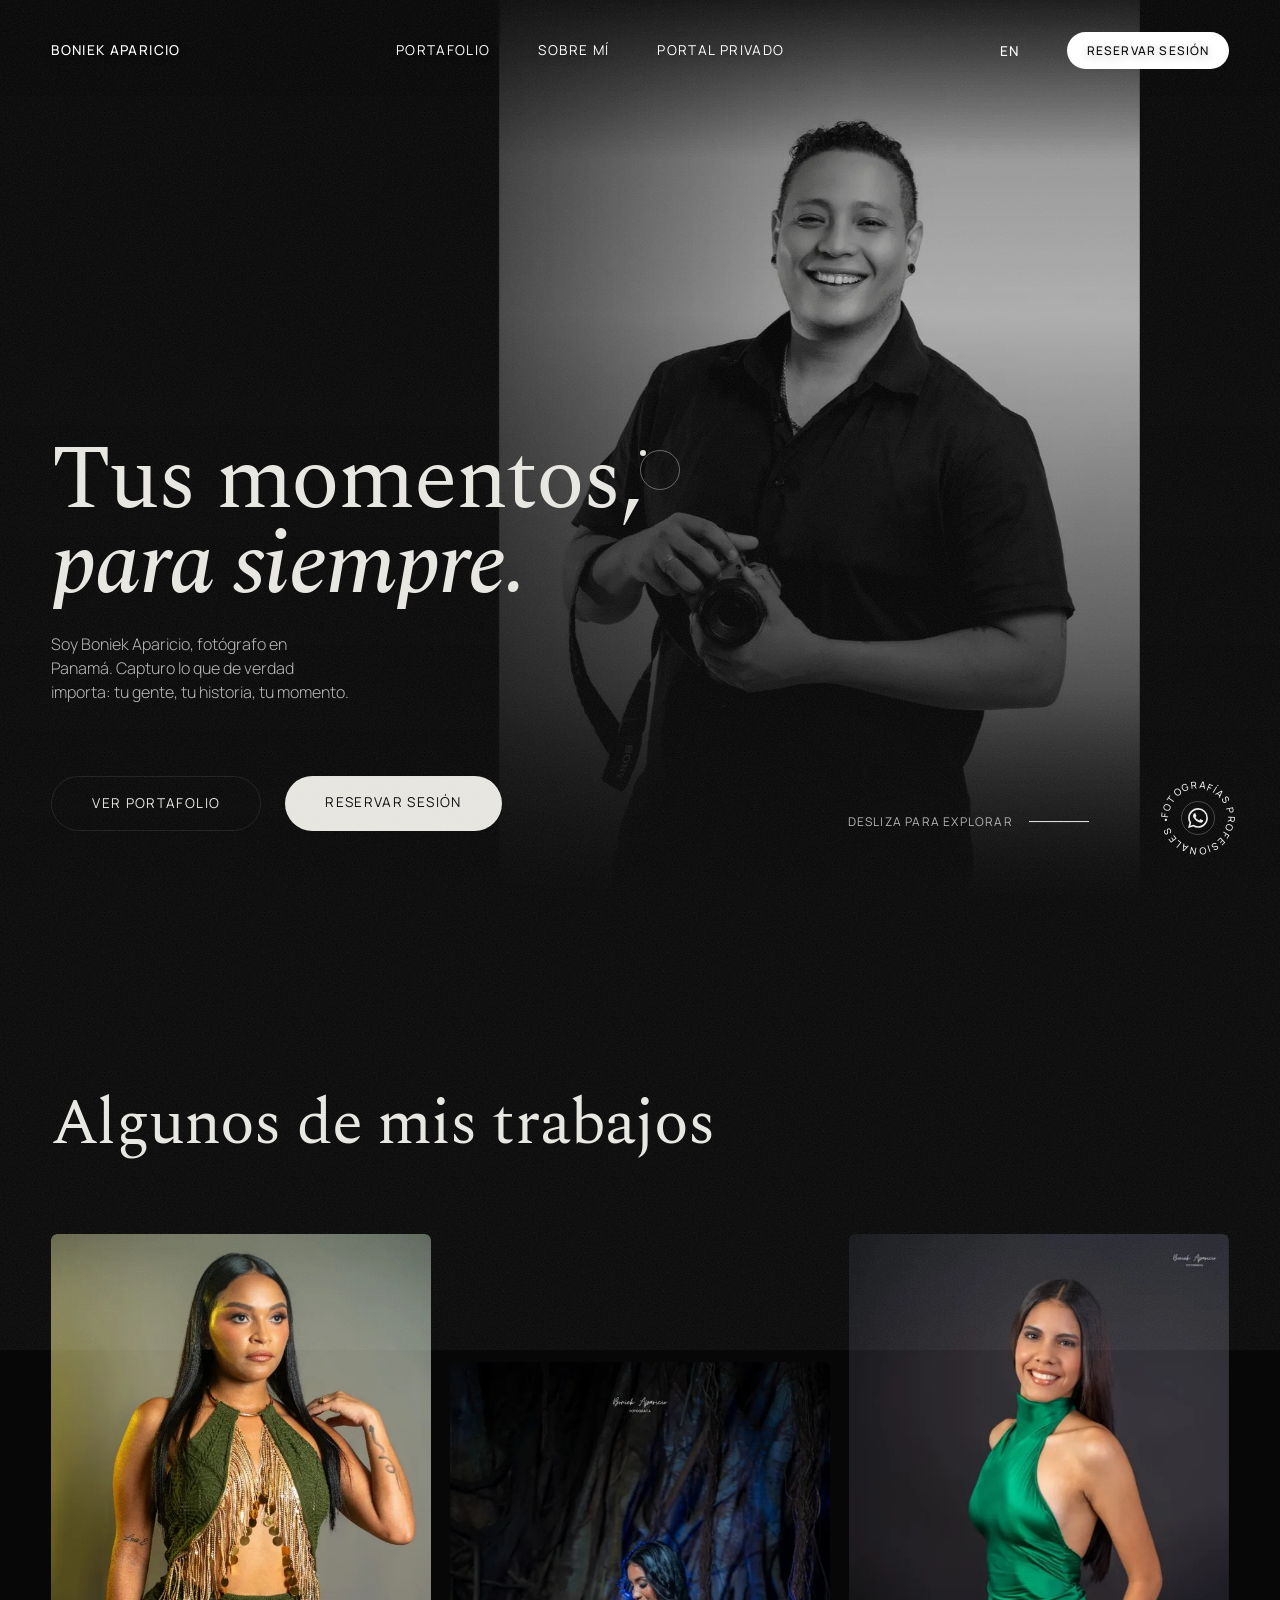
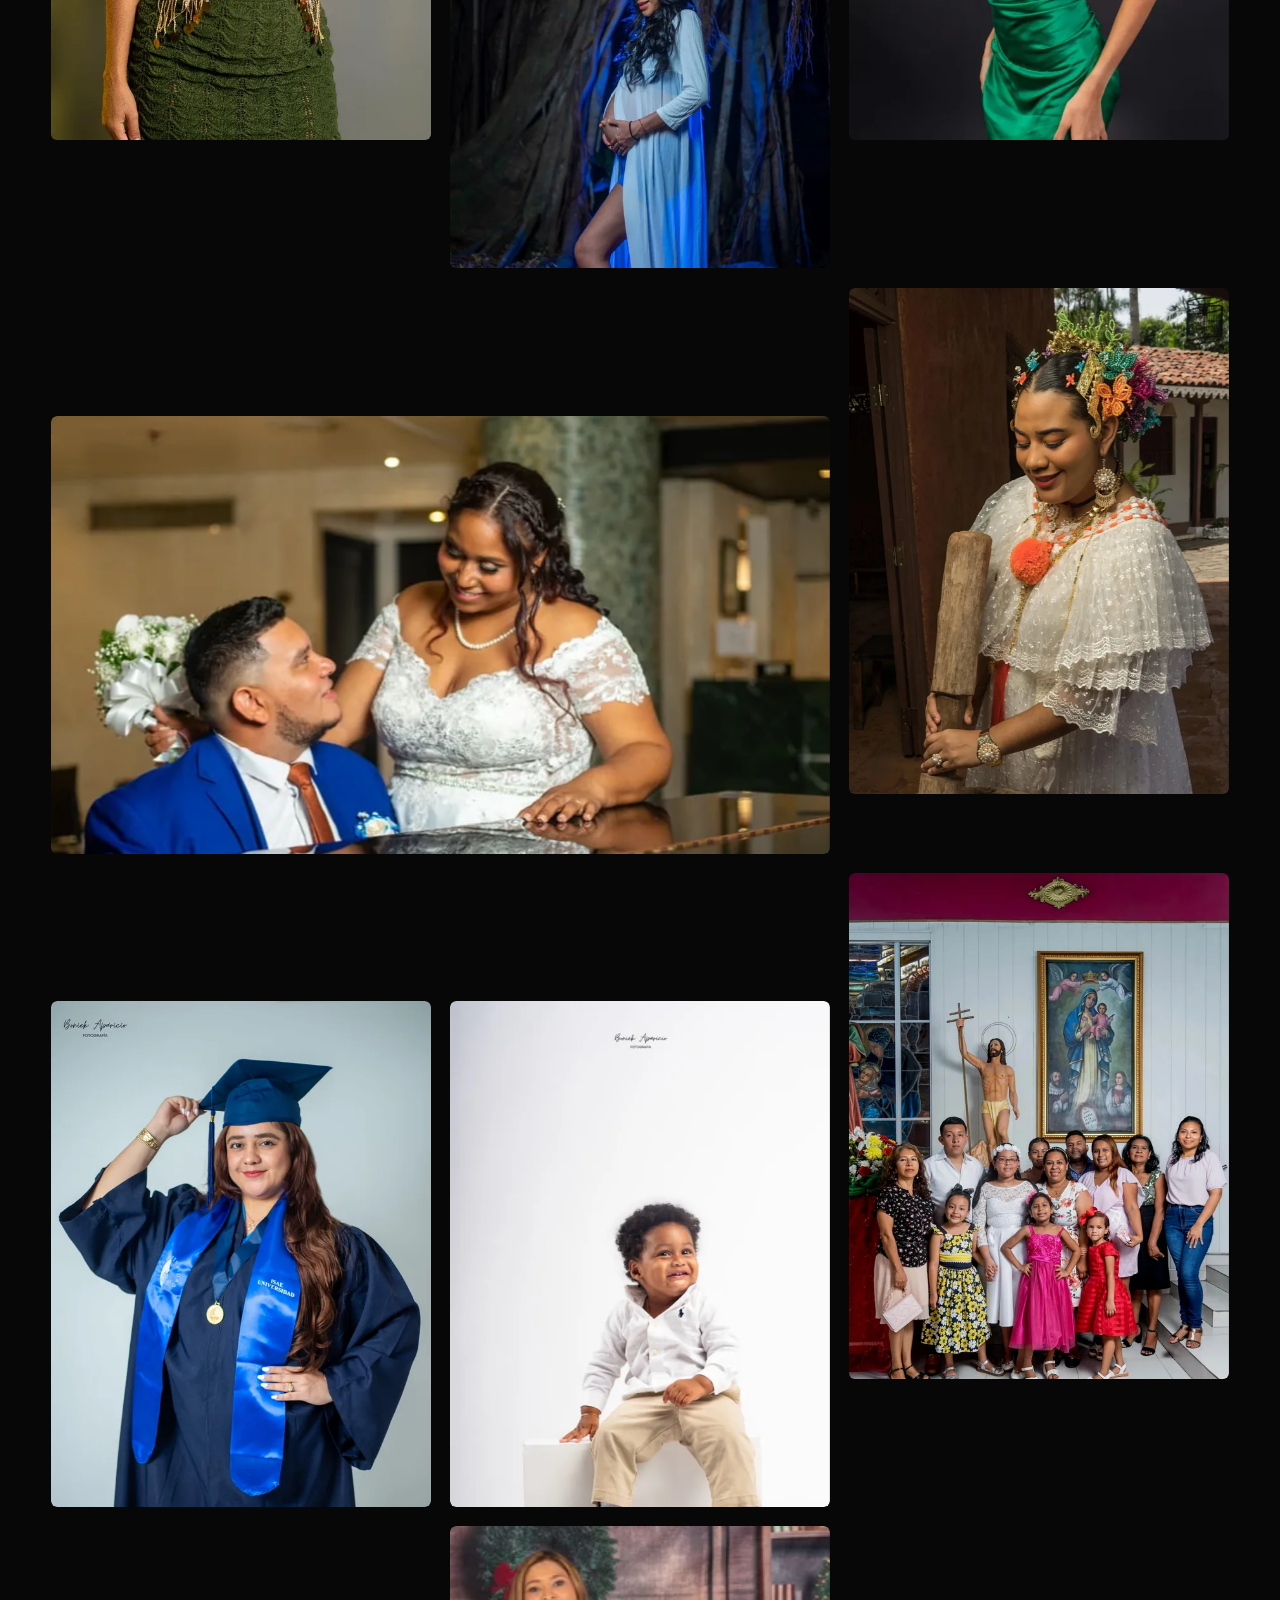
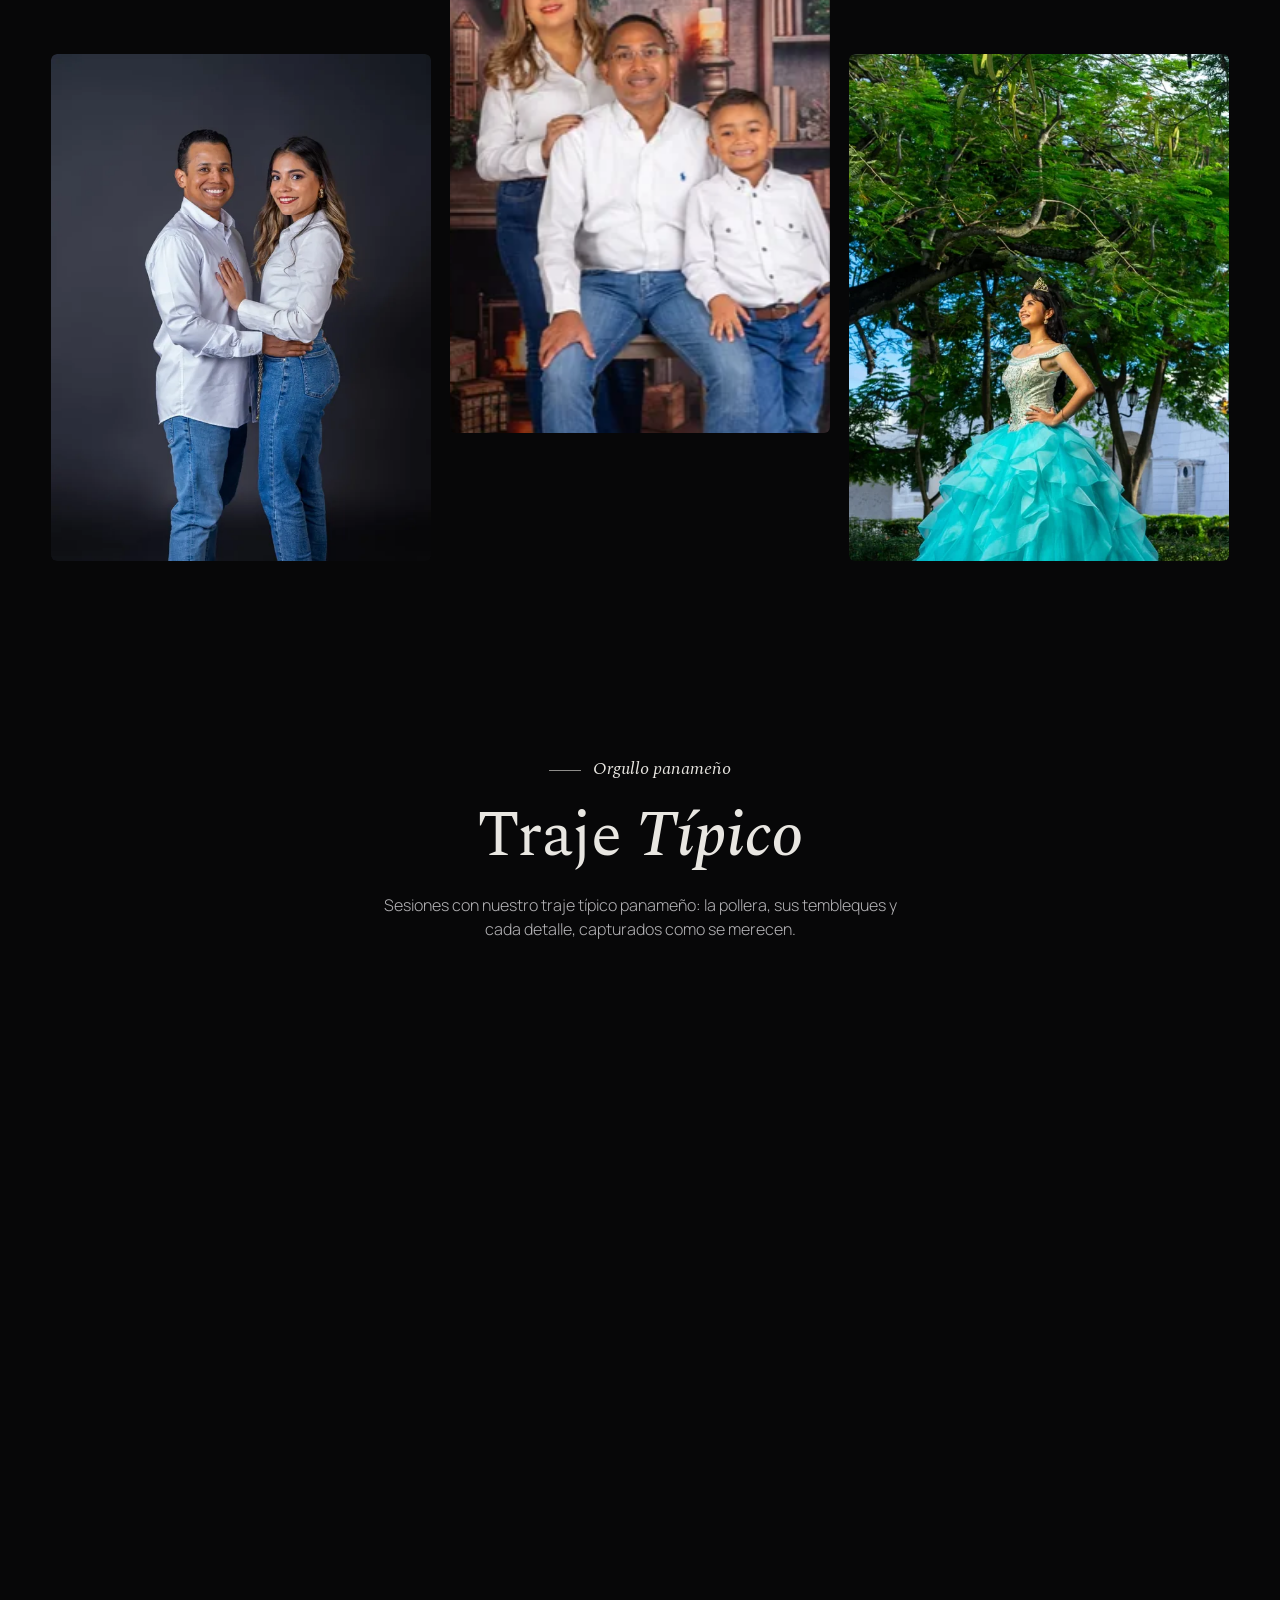
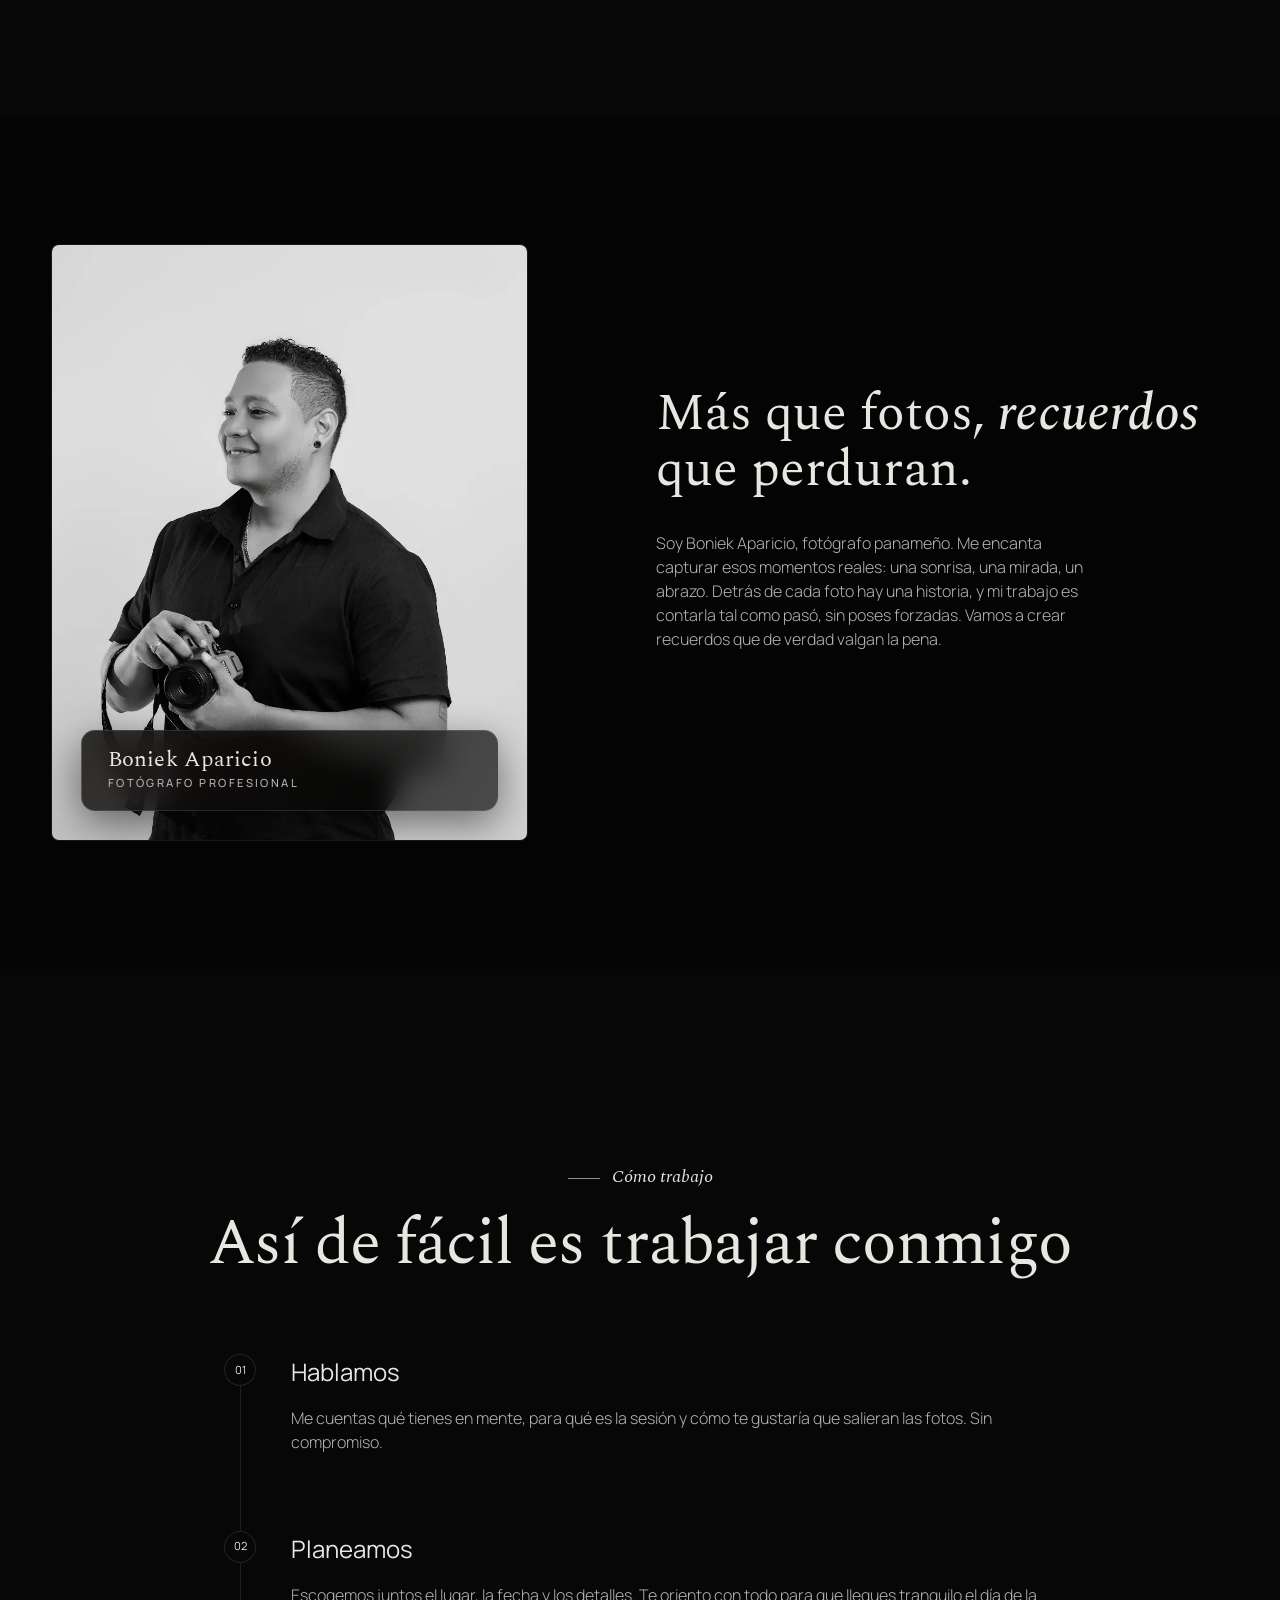
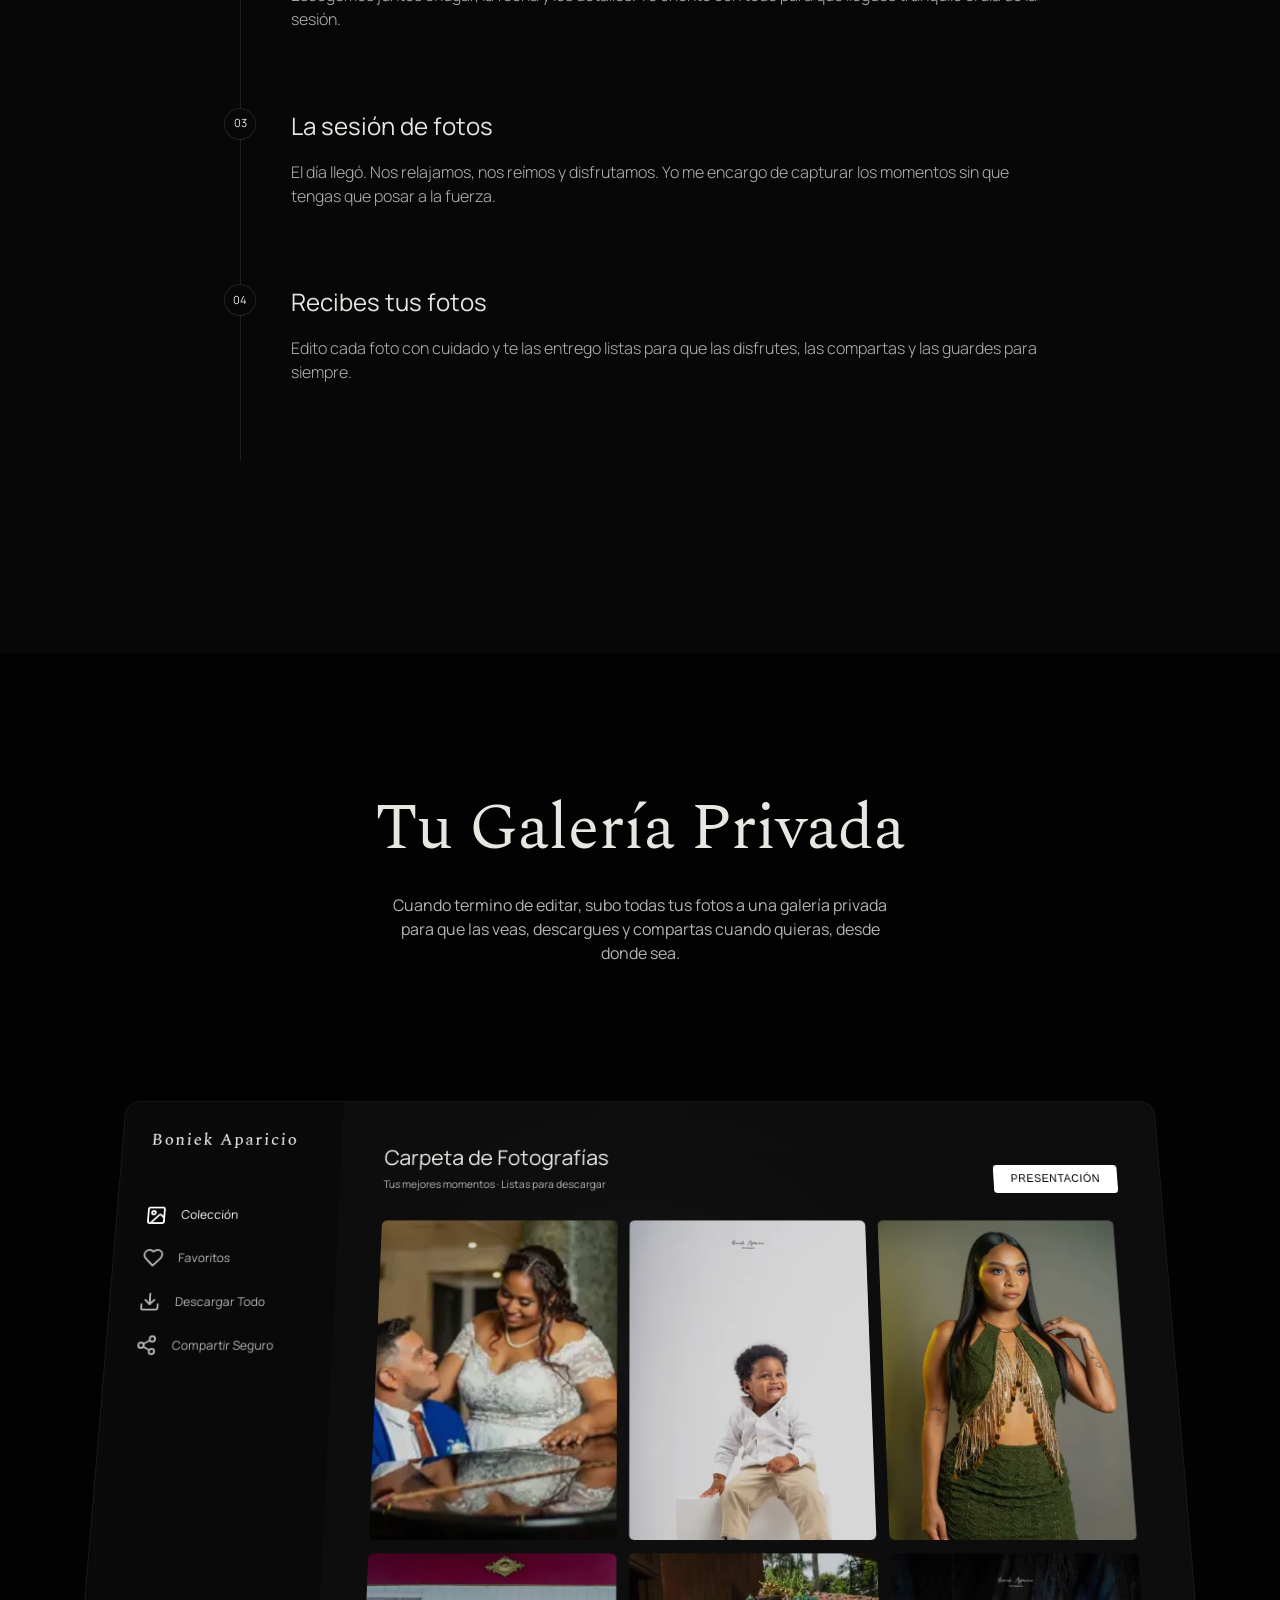
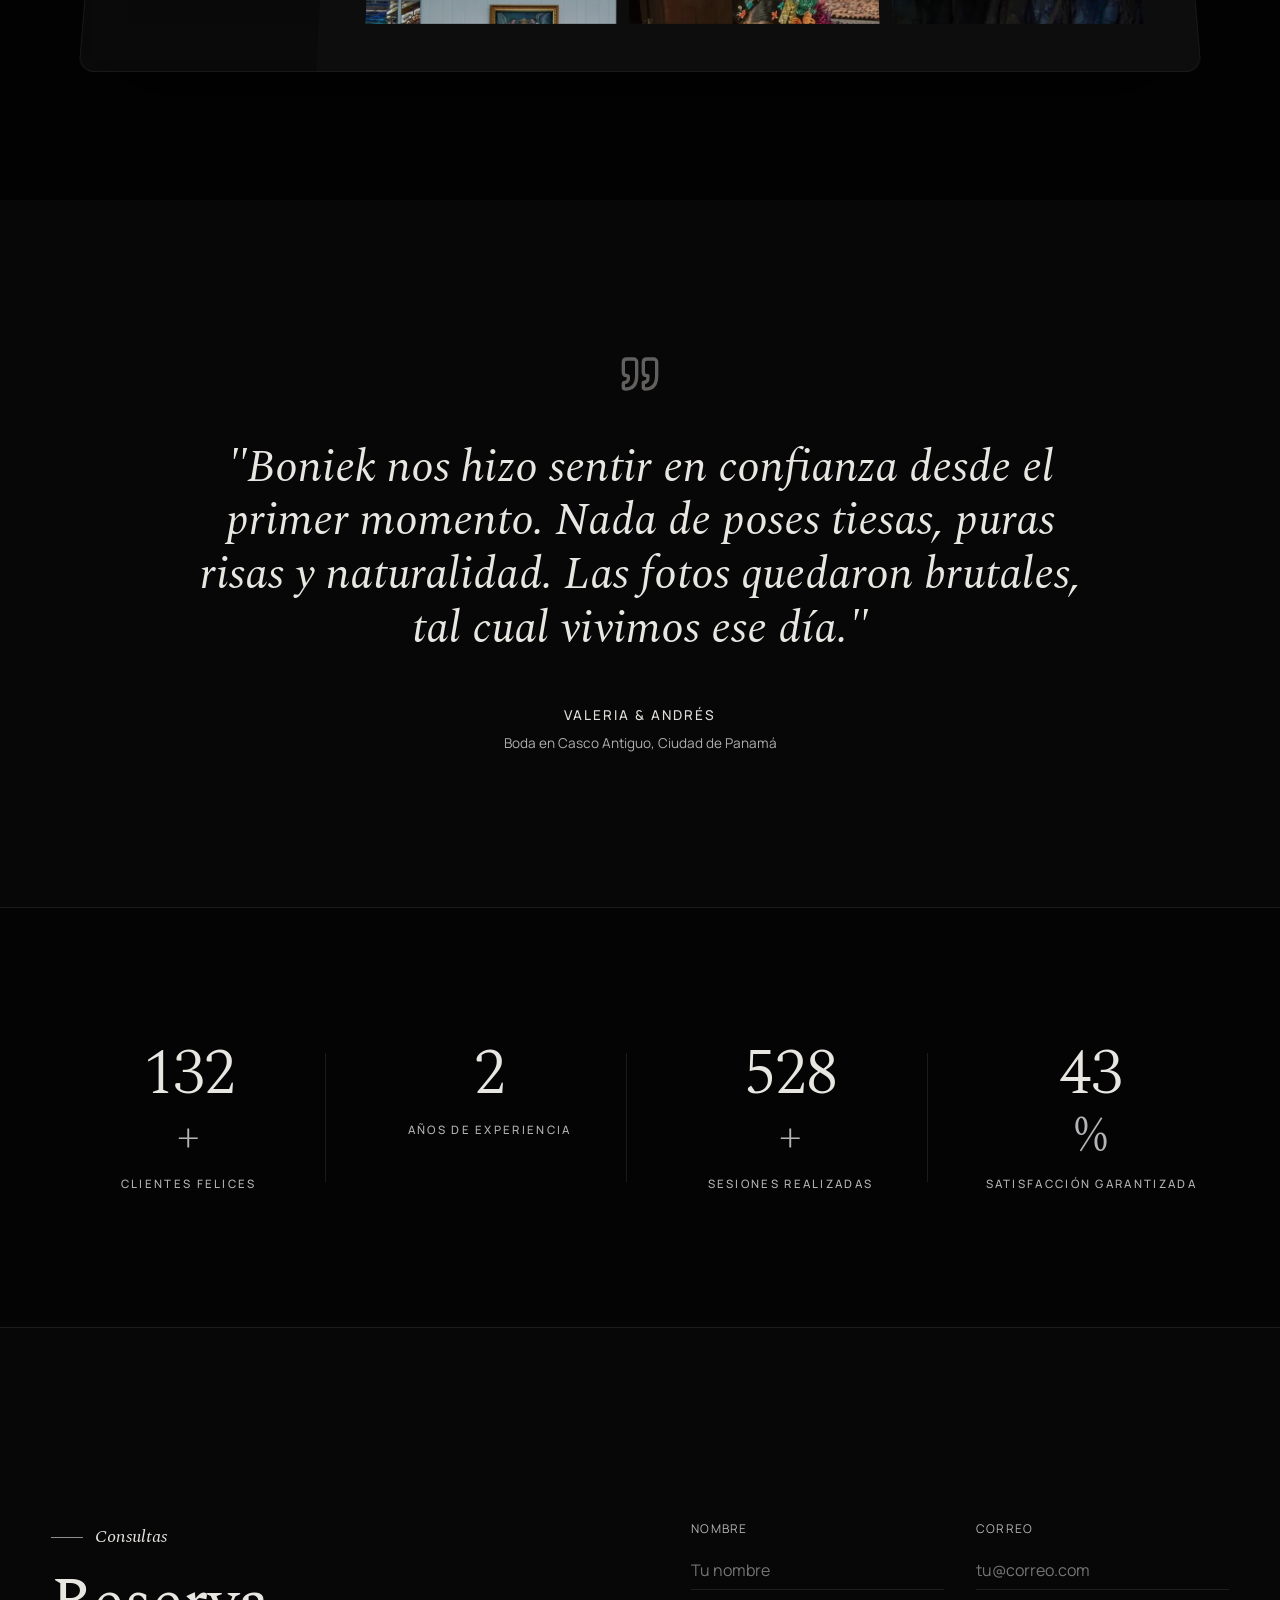
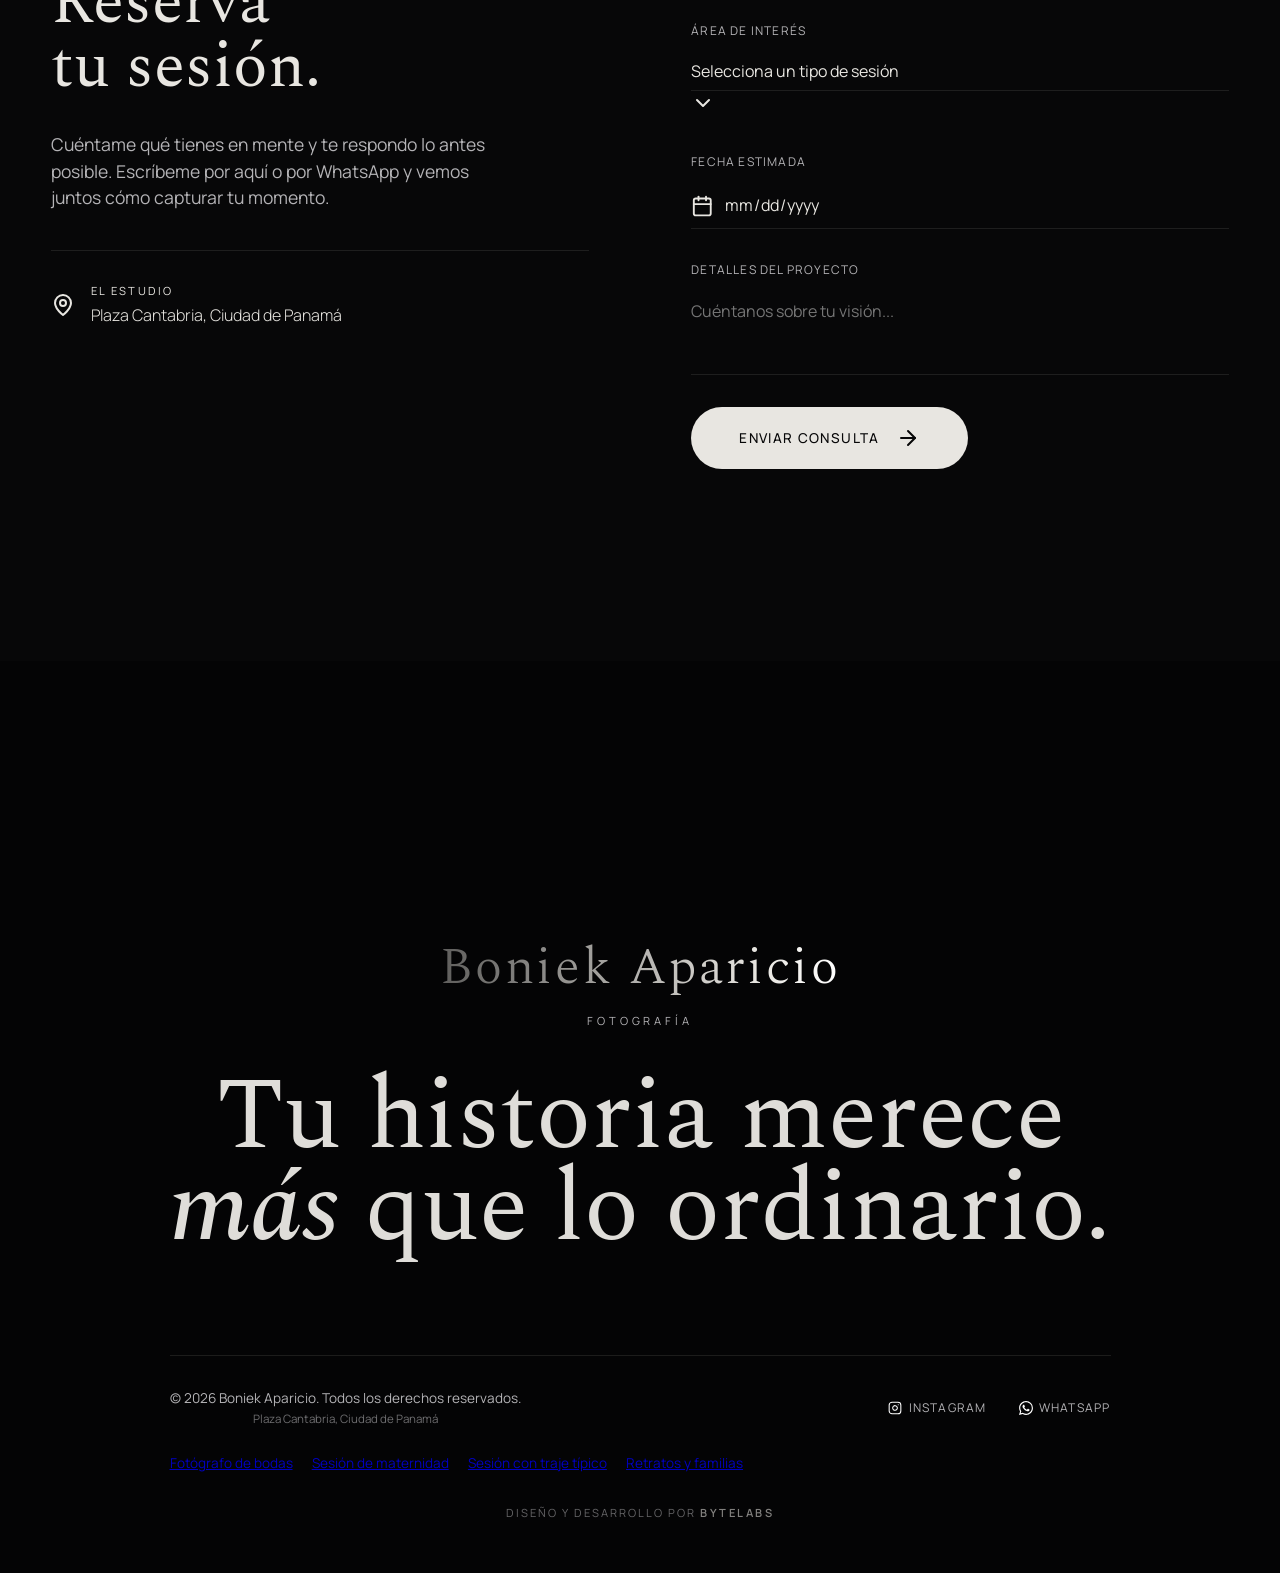
==== commit f8278c3f: "Merge remote-tracking branch 'origin/seo-paginas-servicio'" ====
--- a/index.html
+++ b/index.html
@@ -378,6 +378,12 @@
                     </a>
                 </div>
             </div>
+            <nav class="footer-services" aria-label="Servicios" style="display:flex;flex-wrap:wrap;gap:1.2rem;margin:1.5rem 0;font-size:.85rem;opacity:.8">
+                <a href="/bodas-panama/">Fotógrafo de bodas</a>
+                <a href="/maternidad-panama/">Sesión de maternidad</a>
+                <a href="/traje-tipico-panama/">Sesión con traje típico</a>
+                <a href="/retratos-familias-panama/">Retratos y familias</a>
+            </nav>
             <p class="footer-credit" data-i18n="footer_credit">Diseño y desarrollo por <strong>Bytelabs</strong></p>
         </div>
     </footer>
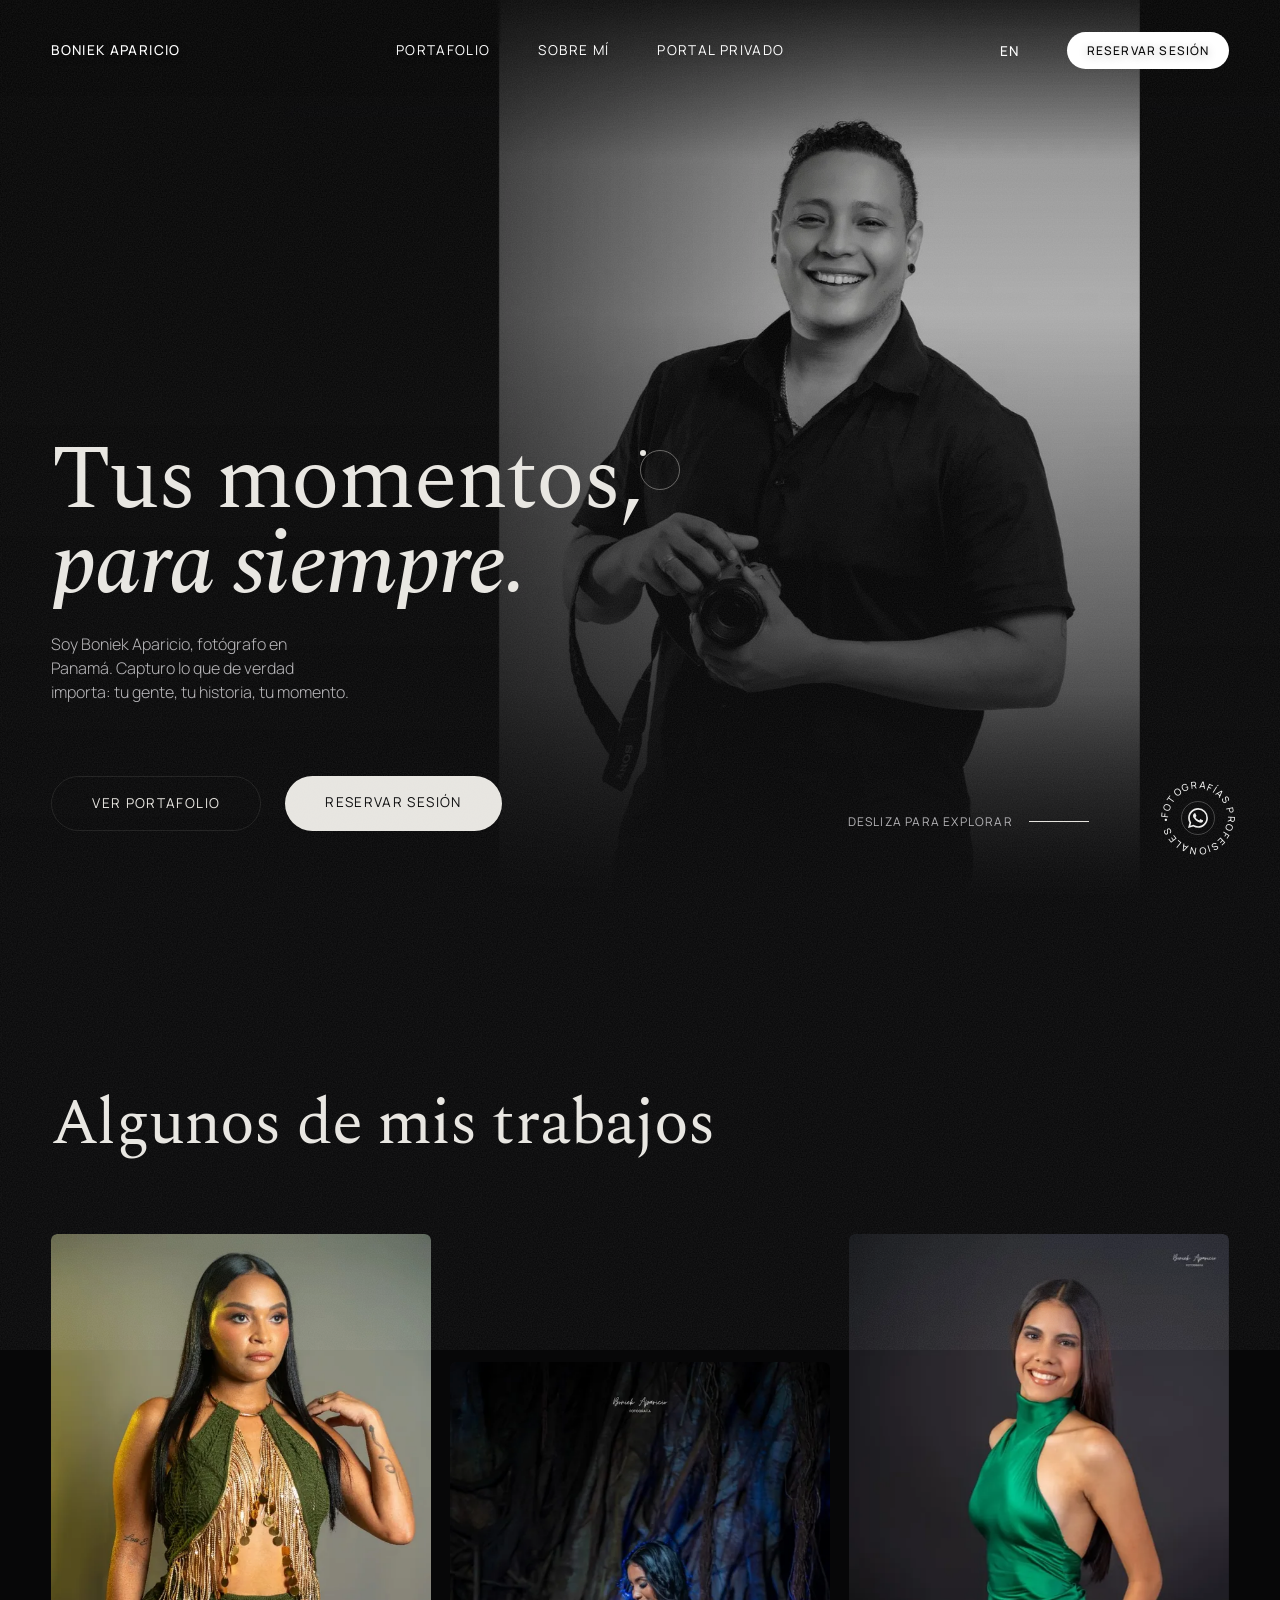
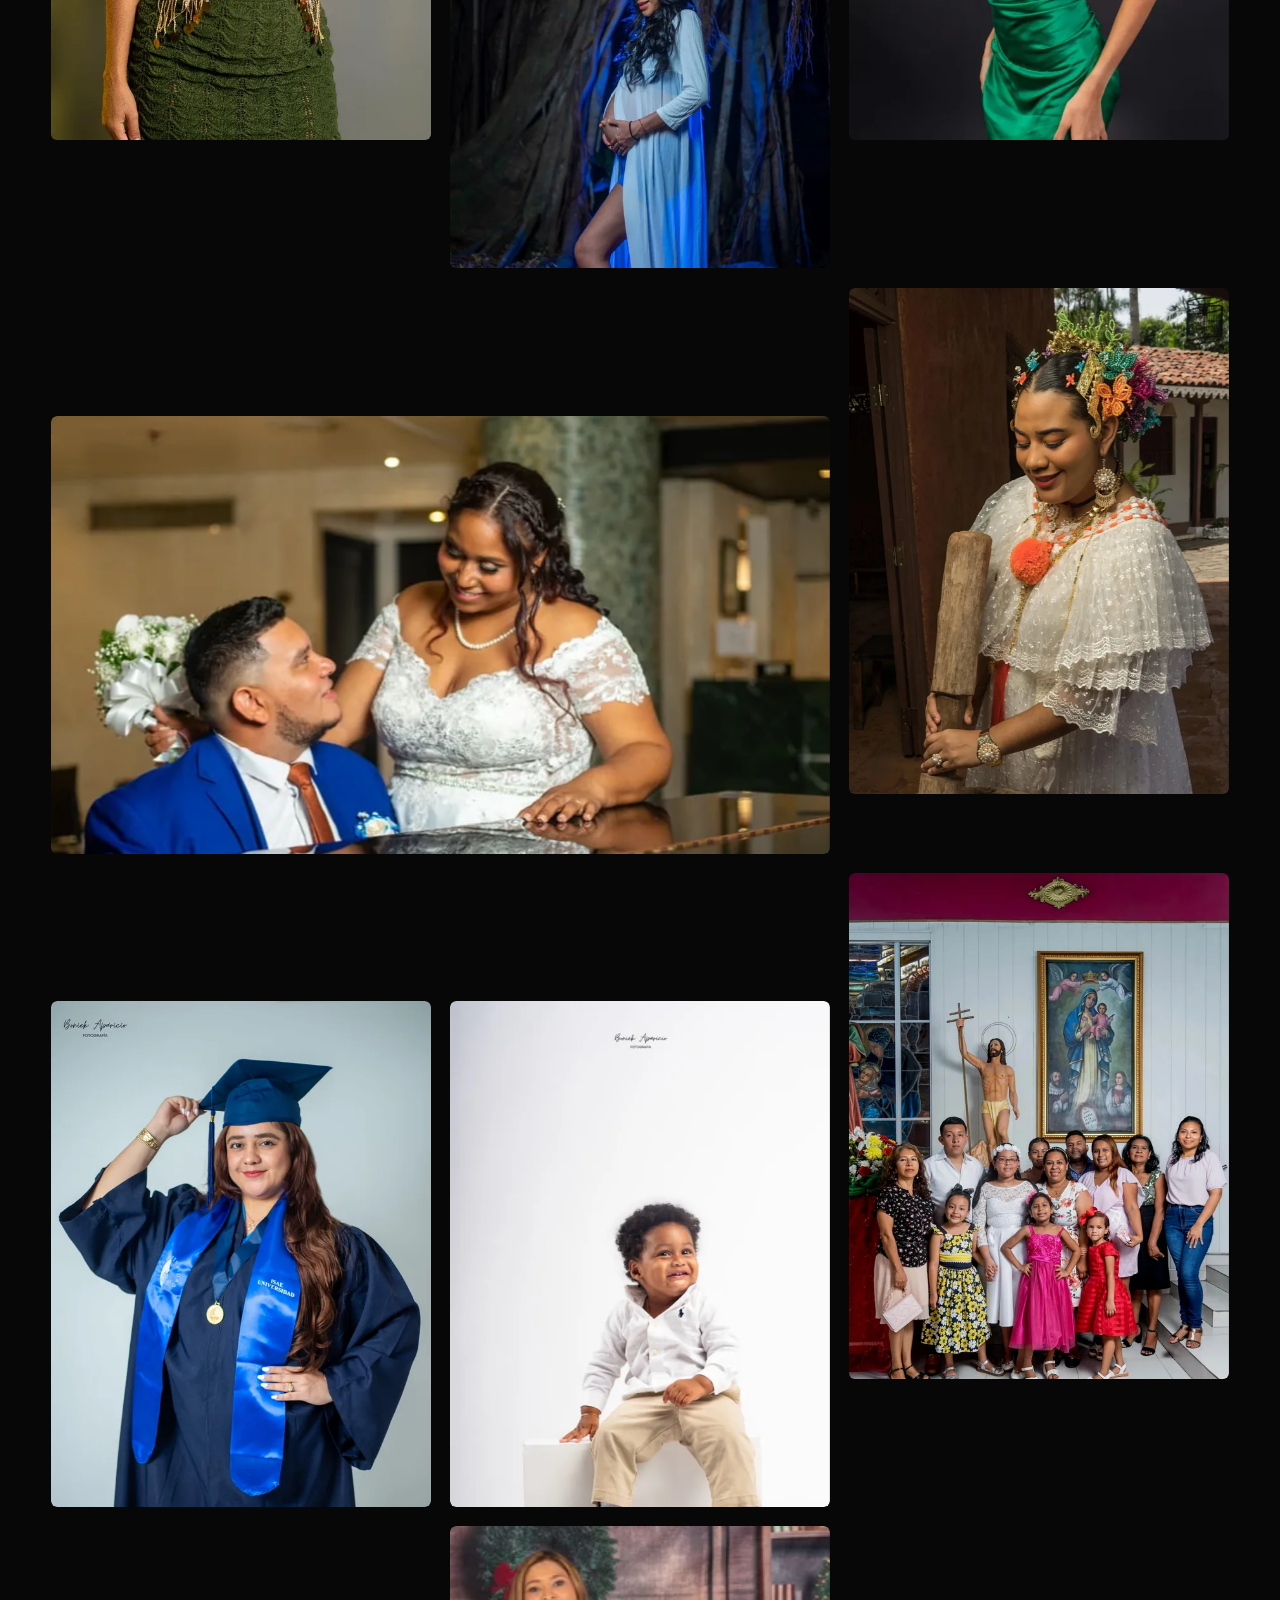
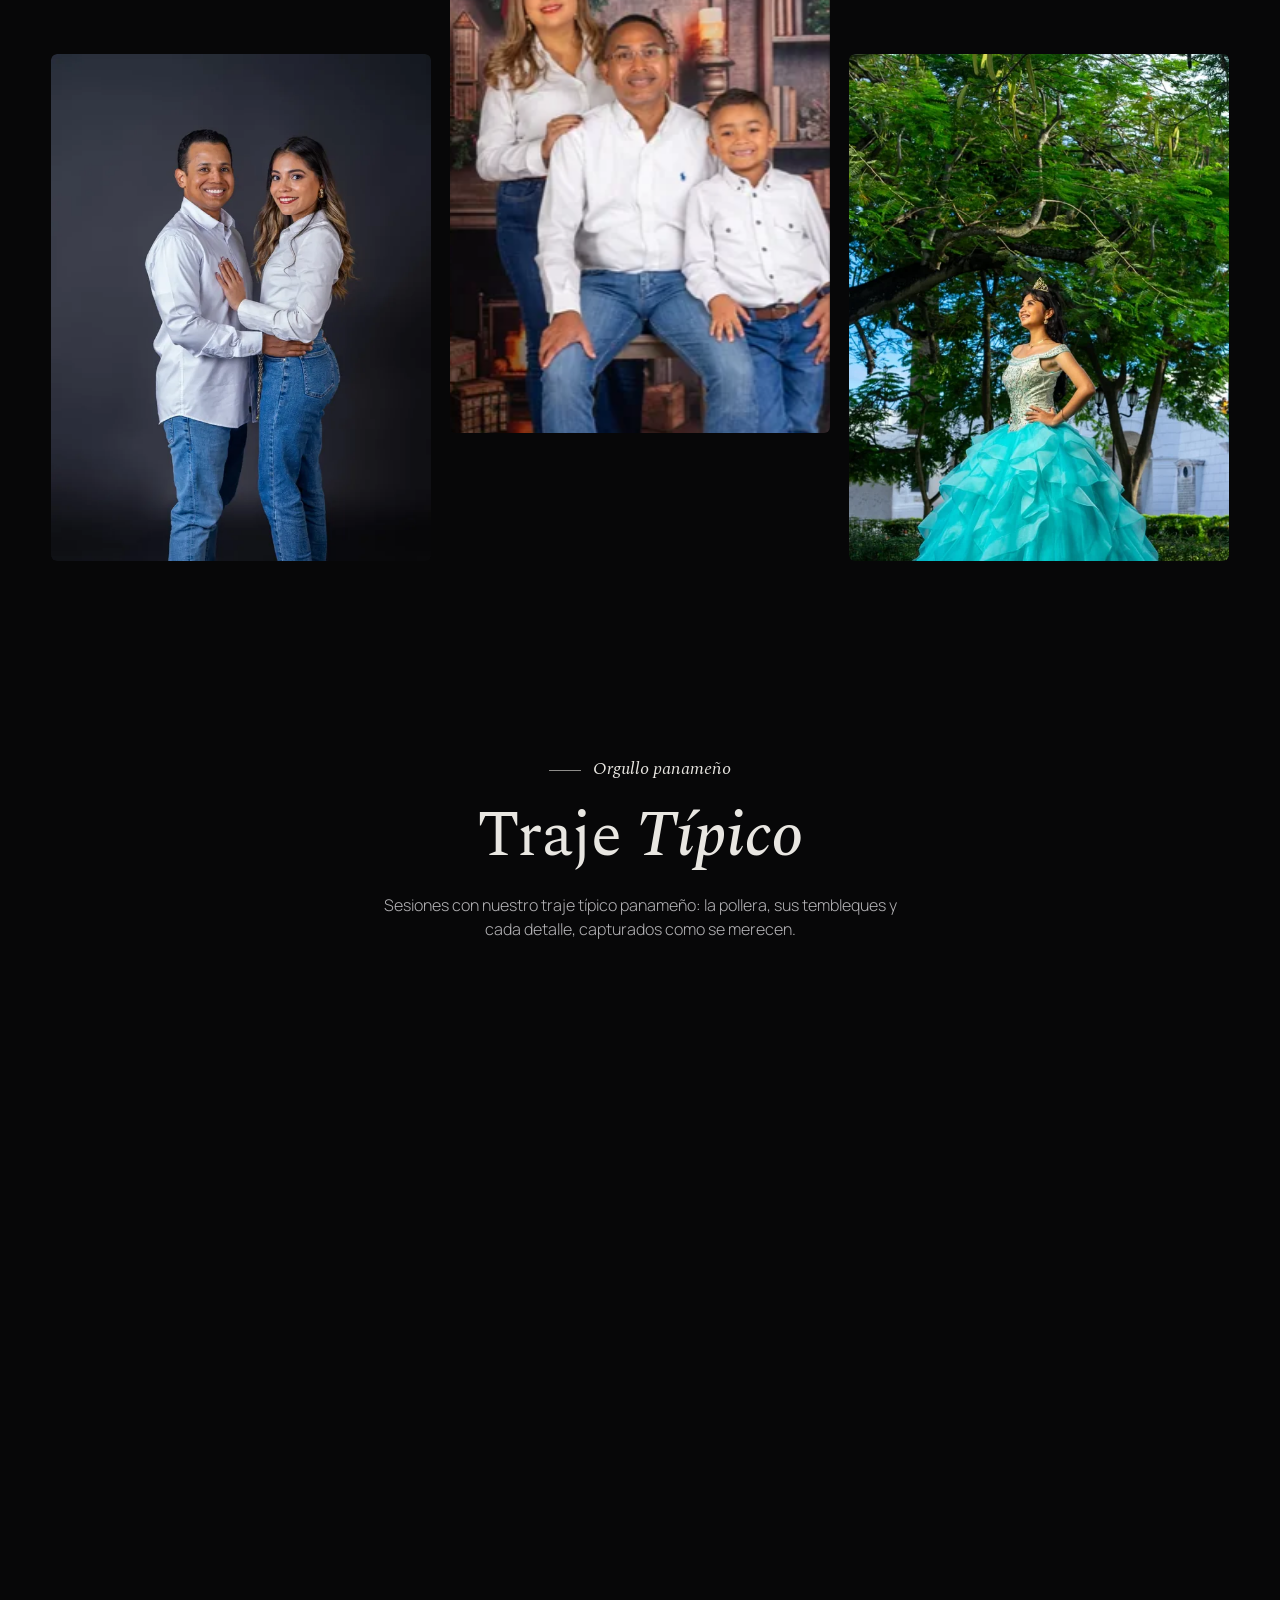
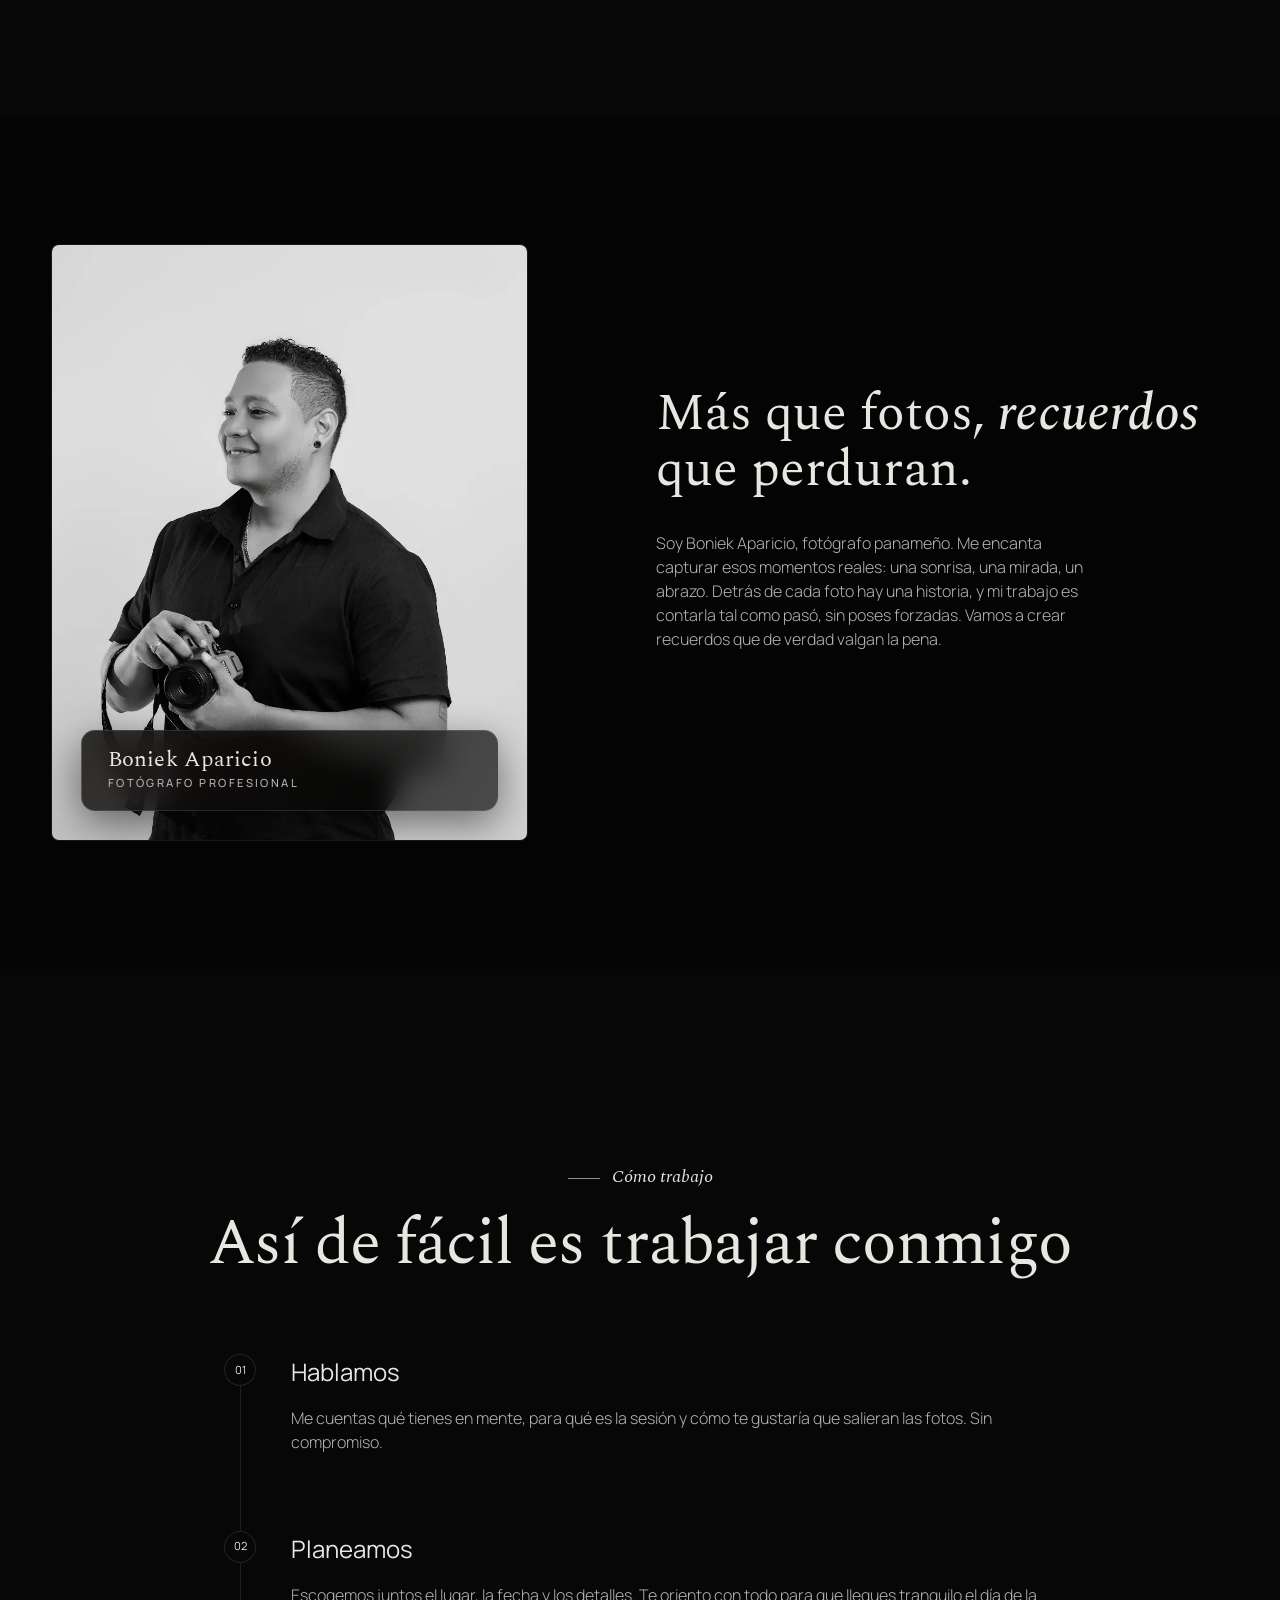
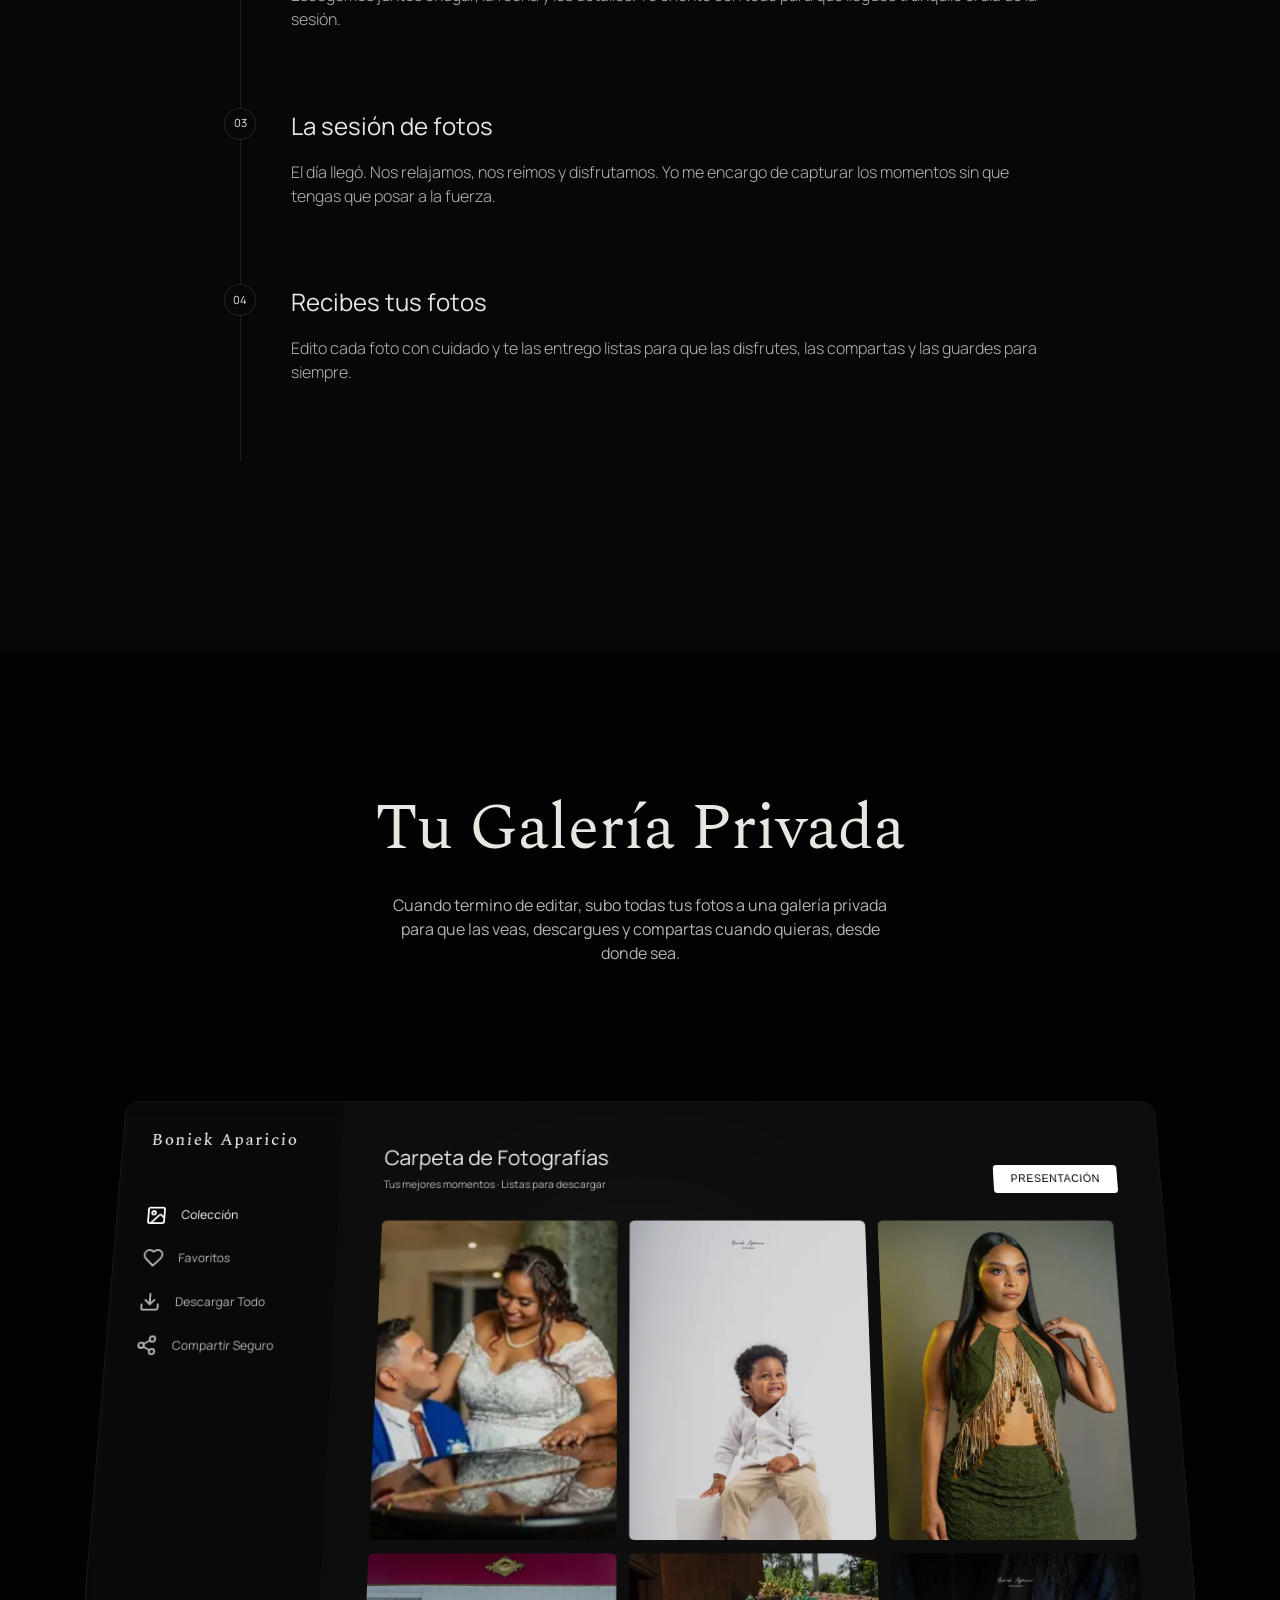
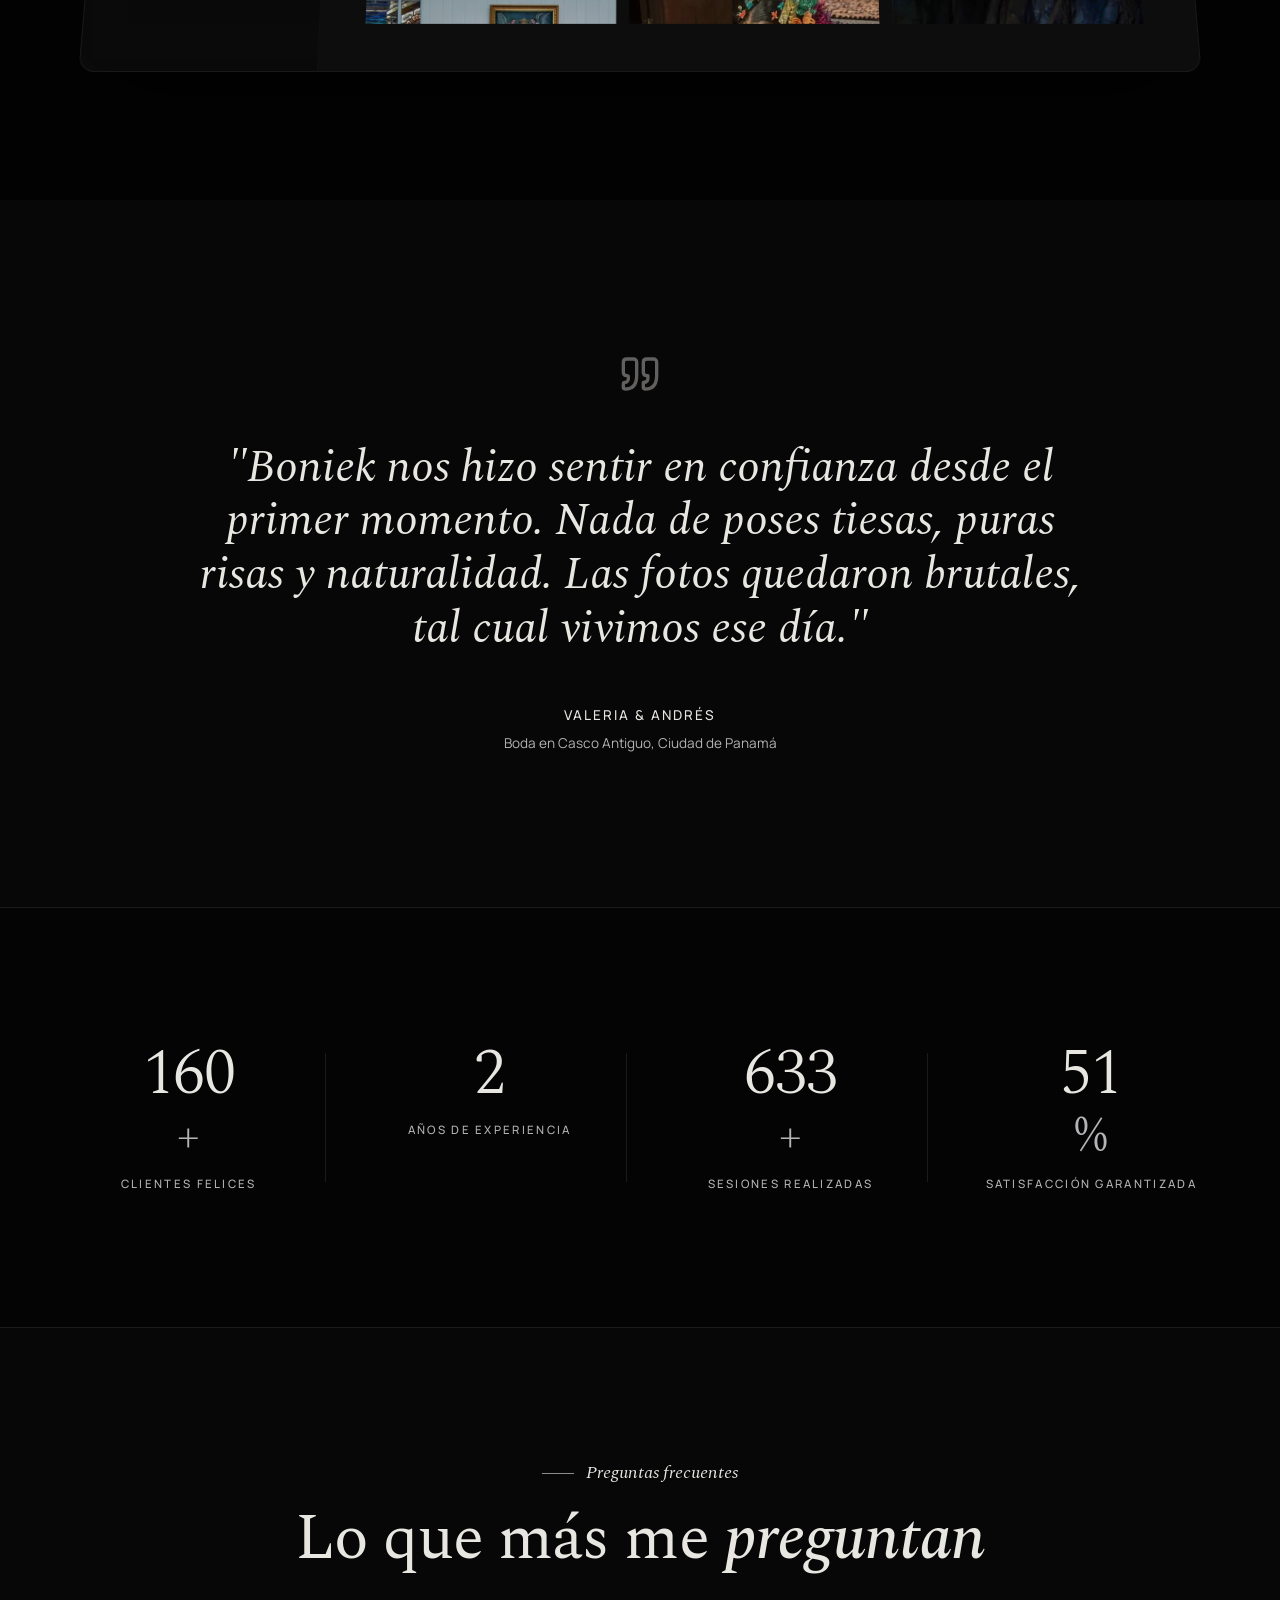
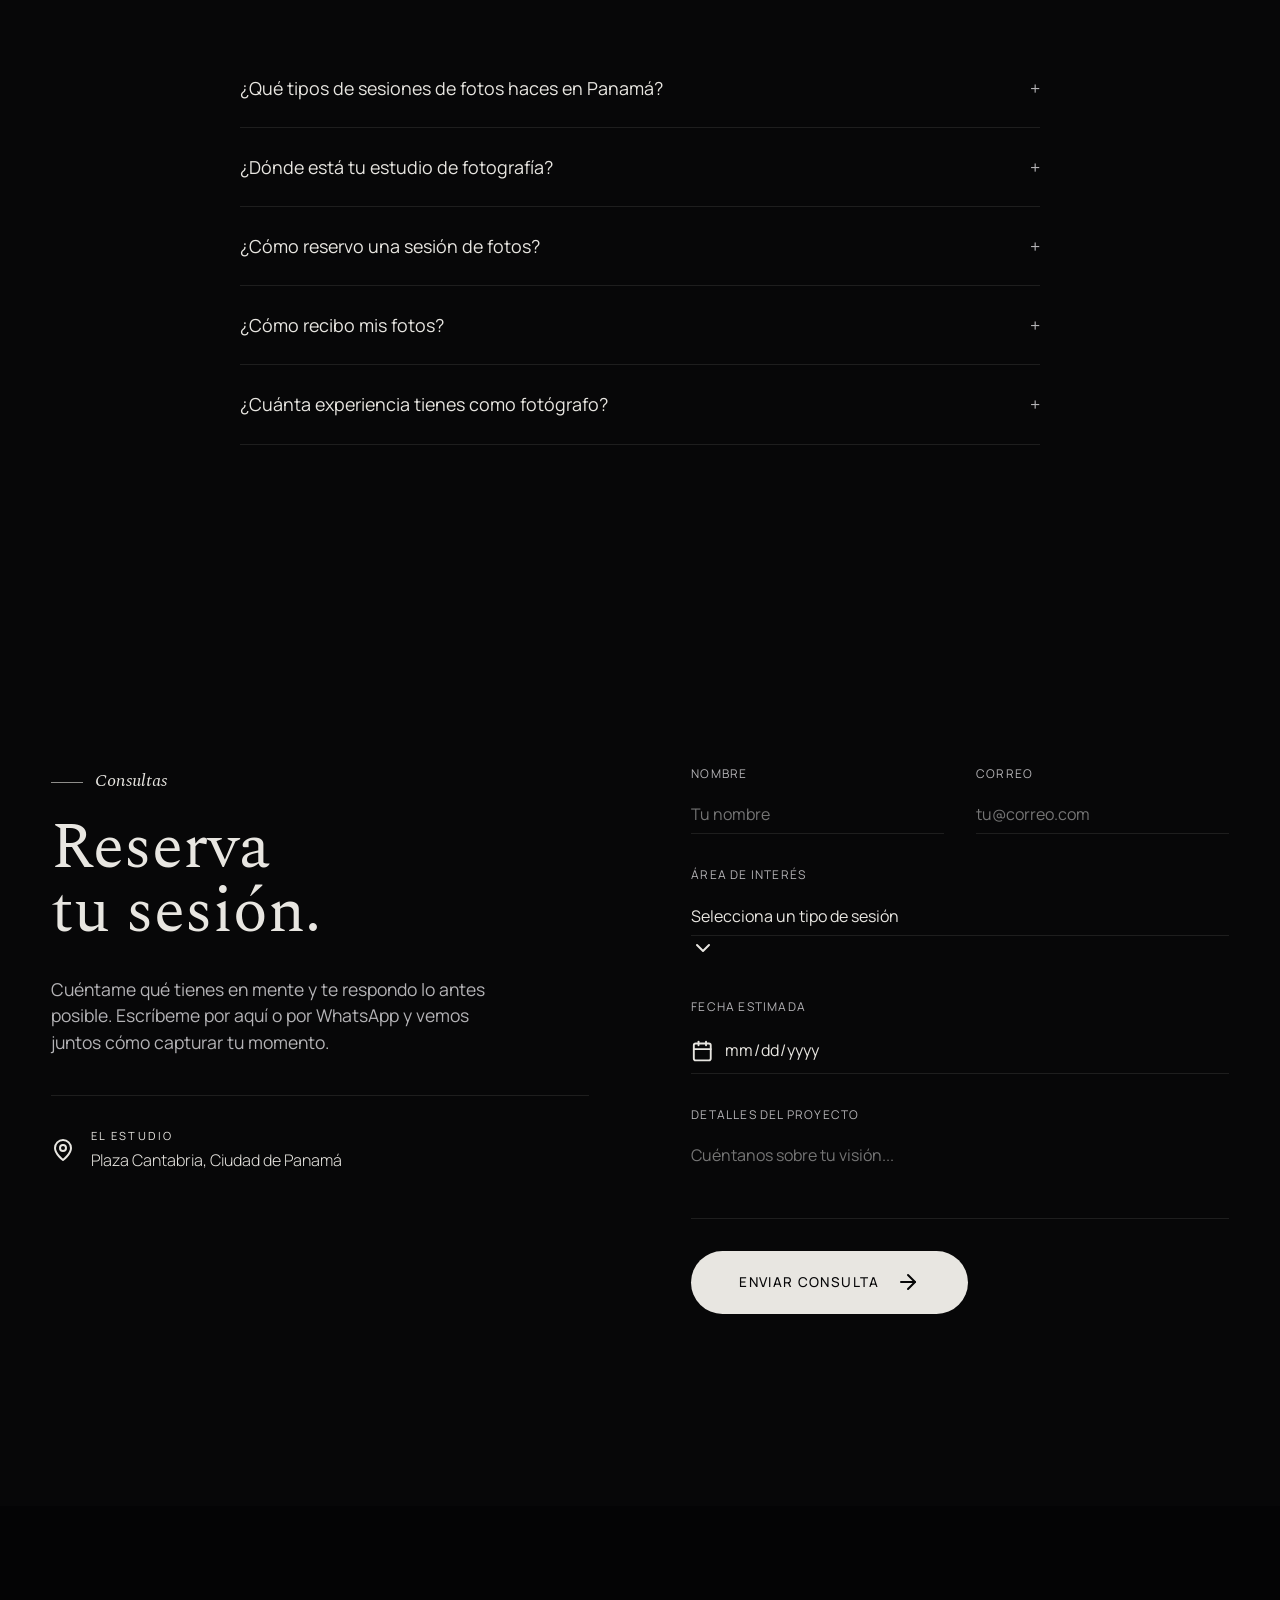
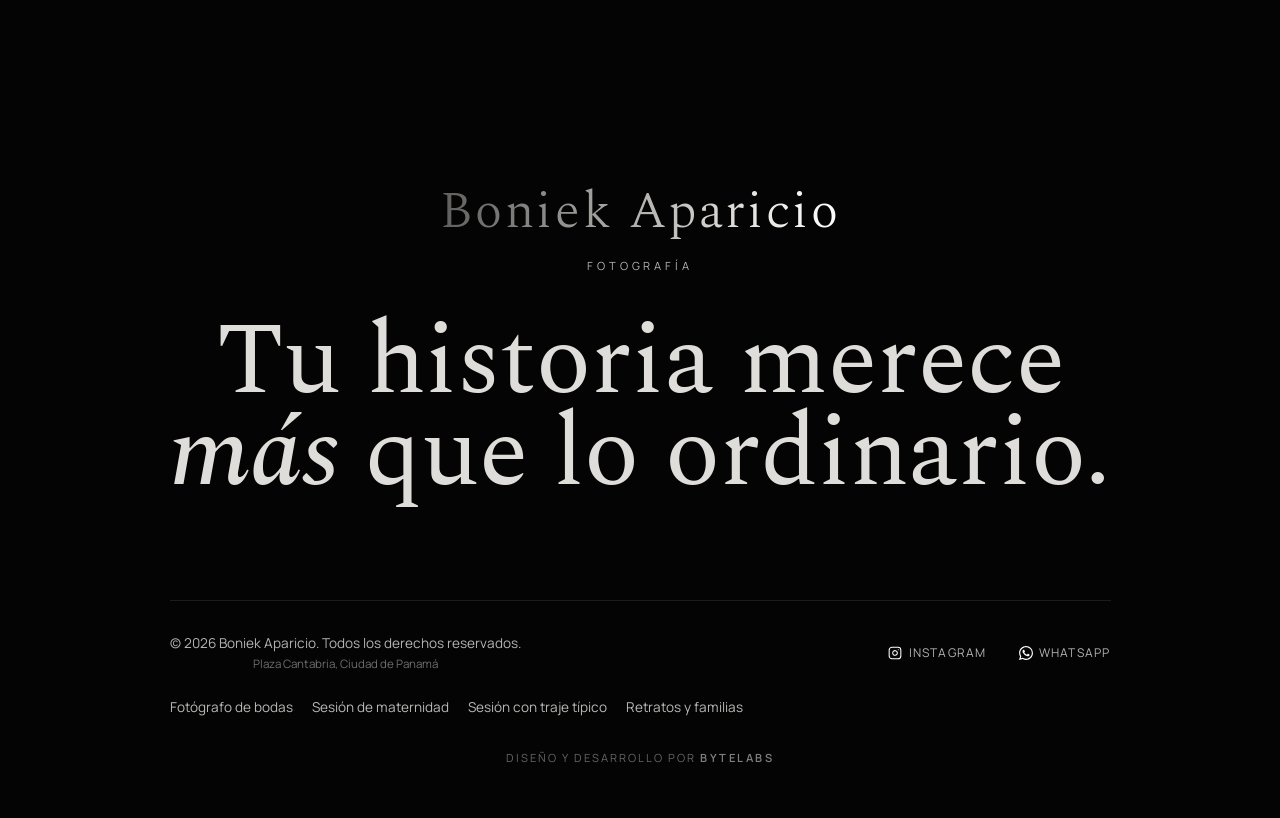
==== commit 9228659c: "SEO e IA: preguntas frecuentes, schema completo, llms.txt y cifras visibles - Sección de preguntas f" ====
--- a/index.html
+++ b/index.html
@@ -27,20 +27,166 @@
     <link rel="icon" type="image/png" sizes="96x96" href="/images/favicon-96.png">
     <link rel="apple-touch-icon" href="./images/apple-touch-icon.png">
     <script type="application/ld+json">
+{
+  "@context": "https://schema.org",
+  "@graph": [
     {
-        "@context": "https://schema.org",
-        "@type": "ProfessionalService",
-        "name": "Boniek Aparicio Fotografía",
-        "description": "Fotógrafo profesional en Ciudad de Panamá: bodas, retratos, maternidad, parejas y sesiones familiares.",
-        "url": "https://boniekapariciophotos.com/",
-        "image": "https://boniekapariciophotos.com/images/foto-hero.jpg",
-        "telephone": "+50769200753",
-        "address": { "@type": "PostalAddress", "streetAddress": "Plaza Cantabria", "addressLocality": "Ciudad de Panamá", "addressCountry": "PA" },
-        "areaServed": "Panamá",
-        "sameAs": ["https://instagram.com/boniekapariciophotos"]
+      "@type": "WebSite",
+      "@id": "https://boniekapariciophotos.com/#website",
+      "url": "https://boniekapariciophotos.com/",
+      "name": "Boniek Aparicio Photos",
+      "inLanguage": "es-PA",
+      "publisher": {
+        "@id": "https://boniekapariciophotos.com/#negocio"
+      }
+    },
+    {
+      "@type": "Person",
+      "@id": "https://boniekapariciophotos.com/#boniek",
+      "name": "Boniek Aparicio",
+      "jobTitle": "Fotógrafo profesional",
+      "nationality": "Panamá",
+      "image": "https://boniekapariciophotos.com/images/foto-hero.jpg",
+      "worksFor": {
+        "@id": "https://boniekapariciophotos.com/#negocio"
+      },
+      "sameAs": [
+        "https://instagram.com/boniekapariciophotos"
+      ]
+    },
+    {
+      "@type": "ProfessionalService",
+      "@id": "https://boniekapariciophotos.com/#negocio",
+      "name": "Boniek Aparicio Photos",
+      "alternateName": [
+        "Boniek Aparicio Fotografía",
+        "Boniek Aparicio Fotógrafo"
+      ],
+      "description": "Fotógrafo profesional en Ciudad de Panamá: bodas, retratos, maternidad, parejas, familias y sesiones con traje típico (pollera). Estudio en Plaza Cantabria.",
+      "url": "https://boniekapariciophotos.com/",
+      "image": "https://boniekapariciophotos.com/images/foto-hero.jpg",
+      "logo": "https://boniekapariciophotos.com/images/apple-touch-icon.png",
+      "telephone": "+50769200753",
+      "address": {
+        "@type": "PostalAddress",
+        "streetAddress": "Plaza Cantabria",
+        "addressLocality": "Ciudad de Panamá",
+        "addressRegion": "Panamá",
+        "addressCountry": "PA"
+      },
+      "areaServed": [
+        {
+          "@type": "City",
+          "name": "Ciudad de Panamá"
+        },
+        {
+          "@type": "Country",
+          "name": "Panamá"
+        }
+      ],
+      "founder": {
+        "@id": "https://boniekapariciophotos.com/#boniek"
+      },
+          "knowsAbout": [
+        "Fotografía de bodas",
+        "Fotografía de retrato",
+        "Fotografía de maternidad",
+        "Fotografía familiar",
+        "Fotografía de parejas",
+        "Pollera panameña"
+      ],
+      "hasOfferCatalog": {
+        "@type": "OfferCatalog",
+        "name": "Sesiones de fotos",
+        "itemListElement": [
+          {
+            "@type": "Offer",
+            "itemOffered": {
+              "@type": "Service",
+              "name": "Fotografía de bodas",
+              "url": "https://boniekapariciophotos.com/bodas-panama/"
+            }
+          },
+          {
+            "@type": "Offer",
+            "itemOffered": {
+              "@type": "Service",
+              "name": "Sesiones de maternidad",
+              "url": "https://boniekapariciophotos.com/maternidad-panama/"
+            }
+          },
+          {
+            "@type": "Offer",
+            "itemOffered": {
+              "@type": "Service",
+              "name": "Sesiones con traje típico (pollera)",
+              "url": "https://boniekapariciophotos.com/traje-tipico-panama/"
+            }
+          },
+          {
+            "@type": "Offer",
+            "itemOffered": {
+              "@type": "Service",
+              "name": "Retratos y fotografía familiar",
+              "url": "https://boniekapariciophotos.com/retratos-familias-panama/"
+            }
+          }
+        ]
+      },
+      "sameAs": [
+        "https://instagram.com/boniekapariciophotos"
+      ]
+    },
+    {
+      "@type": "FAQPage",
+      "@id": "https://boniekapariciophotos.com/#faq",
+      "mainEntity": [
+        {
+          "@type": "Question",
+          "name": "¿Qué tipos de sesiones de fotos haces en Panamá?",
+          "acceptedAnswer": {
+            "@type": "Answer",
+            "text": "Hago fotografía de bodas, retratos, maternidad, parejas, familias y sesiones con traje típico panameño (pollera). Trabajo en mi estudio de Plaza Cantabria, en Ciudad de Panamá, y también en el lugar que escojamos juntos para tu sesión."
+          }
+        },
+        {
+          "@type": "Question",
+          "name": "¿Dónde está tu estudio de fotografía?",
+          "acceptedAnswer": {
+            "@type": "Answer",
+            "text": "Mi estudio está en Plaza Cantabria, Ciudad de Panamá. Si prefieres hacer las fotos en otro lugar, lo escogemos juntos antes de la sesión."
+          }
+        },
+        {
+          "@type": "Question",
+          "name": "¿Cómo reservo una sesión de fotos?",
+          "acceptedAnswer": {
+            "@type": "Answer",
+            "text": "Escríbeme por WhatsApp al +507 6920-0753 o llena el formulario de esta página. Cuéntame qué tipo de sesión quieres, la fecha y el lugar, y te respondo lo antes posible para confirmar disponibilidad."
+          }
+        },
+        {
+          "@type": "Question",
+          "name": "¿Cómo recibo mis fotos?",
+          "acceptedAnswer": {
+            "@type": "Answer",
+            "text": "Edito cada foto con cuidado y te las entrego en una galería privada en línea, donde puedes verlas, descargarlas y compartirlas desde cualquier lugar."
+          }
+        },
+        {
+          "@type": "Question",
+          "name": "¿Cuánta experiencia tienes como fotógrafo?",
+          "acceptedAnswer": {
+            "@type": "Answer",
+            "text": "Tengo 5 años de experiencia como fotógrafo profesional en Panamá, con más de 1,200 sesiones realizadas y más de 300 clientes."
+          }
+        }
+      ]
     }
+  ]
+}
     </script>
-    <link rel="stylesheet" href="styles.css?v=11">
+    <link rel="stylesheet" href="styles.css?v=12">
     <!-- Preload imagen del Hero (acelera la carga visible) -->
     <link rel="preload" as="image" href="./images/foto-hero.webp" media="(min-width: 769px)">
     <link rel="preload" as="image" href="./images/foto-hero-movil.webp" media="(max-width: 768px)">
@@ -280,21 +426,38 @@
         <div class="container">
             <div class="stats-grid">
                 <div class="stat-item">
-                    <span class="stat-number" data-target="300">0</span><span class="stat-suffix">+</span>
+                    <span class="stat-number" data-target="300">300</span><span class="stat-suffix">+</span>
                     <span class="stat-label" data-i18n="stat_clients">Clientes Felices</span>
                 </div>
                 <div class="stat-item">
-                    <span class="stat-number" data-target="5">0</span>
+                    <span class="stat-number" data-target="5">5</span>
                     <span class="stat-label" data-i18n="stat_years">Años de Experiencia</span>
                 </div>
                 <div class="stat-item">
-                    <span class="stat-number" data-target="1200">0</span><span class="stat-suffix">+</span>
+                    <span class="stat-number" data-target="1200">1200</span><span class="stat-suffix">+</span>
                     <span class="stat-label" data-i18n="stat_sessions">Sesiones Realizadas</span>
                 </div>
                 <div class="stat-item">
-                    <span class="stat-number" data-target="100">0</span><span class="stat-suffix">%</span>
+                    <span class="stat-number" data-target="100">100</span><span class="stat-suffix">%</span>
                     <span class="stat-label" data-i18n="stat_satisfaction">Satisfacción Garantizada</span>
                 </div>
+            </div>
+        </div>
+    </section>
+
+    <!-- Preguntas frecuentes (el mismo texto va en el schema FAQPage del <head>: si cambias uno, cambia el otro) -->
+    <section class="faq" id="faq">
+        <div class="container">
+            <div class="section-header center">
+                <span class="eyebrow" data-i18n="faq_eyebrow">Preguntas frecuentes</span>
+                <h2 class="serif" data-i18n="faq_title">Lo que más me <em>preguntan</em></h2>
+            </div>
+            <div class="faq-list">
+                <details><summary data-i18n="faq_q1">¿Qué tipos de sesiones de fotos haces en Panamá?</summary><p data-i18n="faq_a1">Hago fotografía de bodas, retratos, maternidad, parejas, familias y sesiones con traje típico panameño (pollera). Trabajo en mi estudio de Plaza Cantabria, en Ciudad de Panamá, y también en el lugar que escojamos juntos para tu sesión.</p></details>
+                <details><summary data-i18n="faq_q2">¿Dónde está tu estudio de fotografía?</summary><p data-i18n="faq_a2">Mi estudio está en Plaza Cantabria, Ciudad de Panamá. Si prefieres hacer las fotos en otro lugar, lo escogemos juntos antes de la sesión.</p></details>
+                <details><summary data-i18n="faq_q3">¿Cómo reservo una sesión de fotos?</summary><p data-i18n="faq_a3">Escríbeme por WhatsApp al +507 6920-0753 o llena el formulario de esta página. Cuéntame qué tipo de sesión quieres, la fecha y el lugar, y te respondo lo antes posible para confirmar disponibilidad.</p></details>
+                <details><summary data-i18n="faq_q4">¿Cómo recibo mis fotos?</summary><p data-i18n="faq_a4">Edito cada foto con cuidado y te las entrego en una galería privada en línea, donde puedes verlas, descargarlas y compartirlas desde cualquier lugar.</p></details>
+                <details><summary data-i18n="faq_q5">¿Cuánta experiencia tienes como fotógrafo?</summary><p data-i18n="faq_a5">Tengo 5 años de experiencia como fotógrafo profesional en Panamá, con más de 1,200 sesiones realizadas y más de 300 clientes.</p></details>
             </div>
         </div>
     </section>
@@ -406,6 +569,6 @@
     </a>
 
     <script defer src="portfolio-data.js?v=11"></script>
-    <script defer src="script.js?v=11"></script>
+    <script defer src="script.js?v=12"></script>
 </body>
 </html>
--- a/styles.css
+++ b/styles.css
@@ -885,3 +885,15 @@
     opacity: 1;
     transform: translateY(0);
 }
+
+/* PREGUNTAS FRECUENTES */
+.faq { padding: 10vw 0; }
+.faq-list { max-width: 800px; margin: 0 auto; }
+.faq details { border-bottom: 1px solid var(--border-color); padding: 1.6rem 0; }
+.faq summary { cursor: pointer; list-style: none; display: flex; justify-content: space-between; gap: 1.5rem; font-size: clamp(1.05rem, 1.4vw, 1.25rem); }
+.faq summary::-webkit-details-marker { display: none; }
+.faq summary::after { content: "+"; color: var(--text-muted); transition: transform var(--transition-fast); }
+.faq details[open] summary::after { transform: rotate(45deg); }
+.faq details p { color: var(--text-muted); font-weight: 300; margin-top: 1rem; max-width: 65ch; }
+.footer-services a { color: inherit; text-decoration: none; }
+.footer-services a:hover { text-decoration: underline; }
